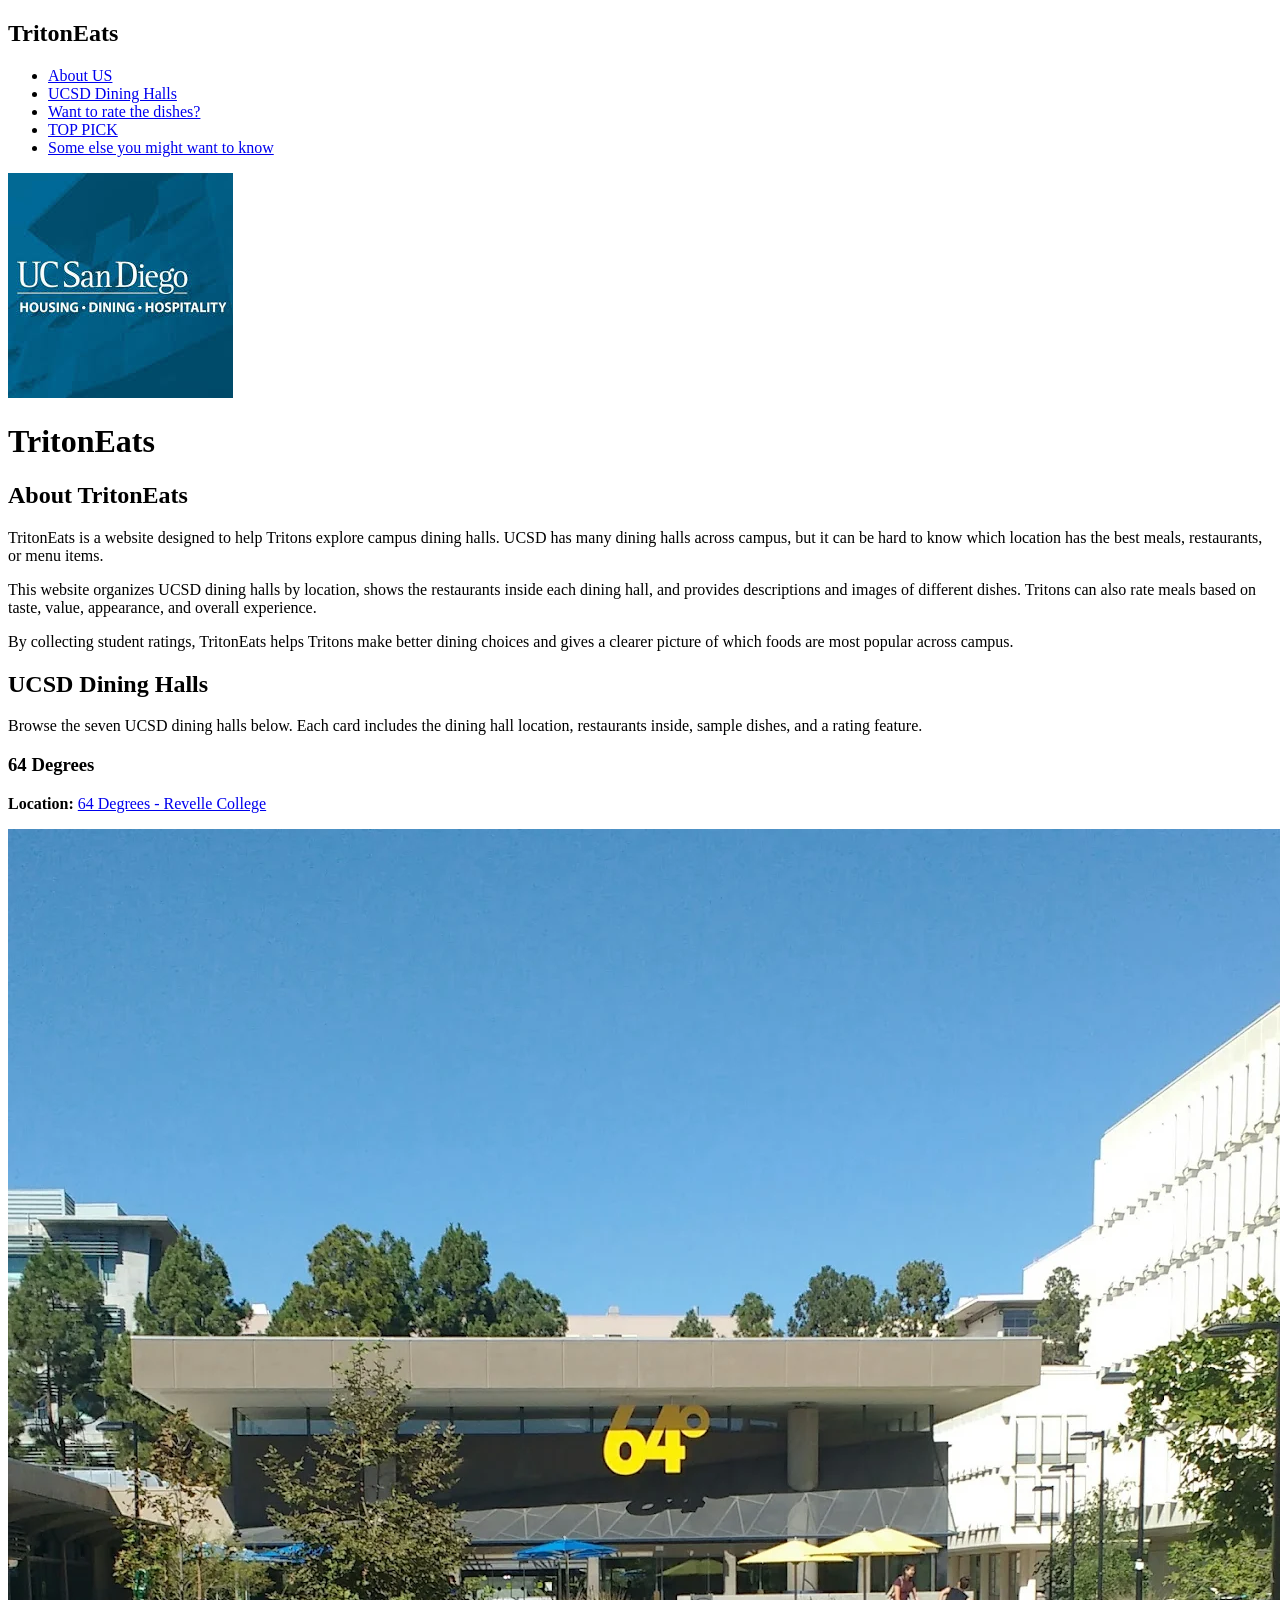
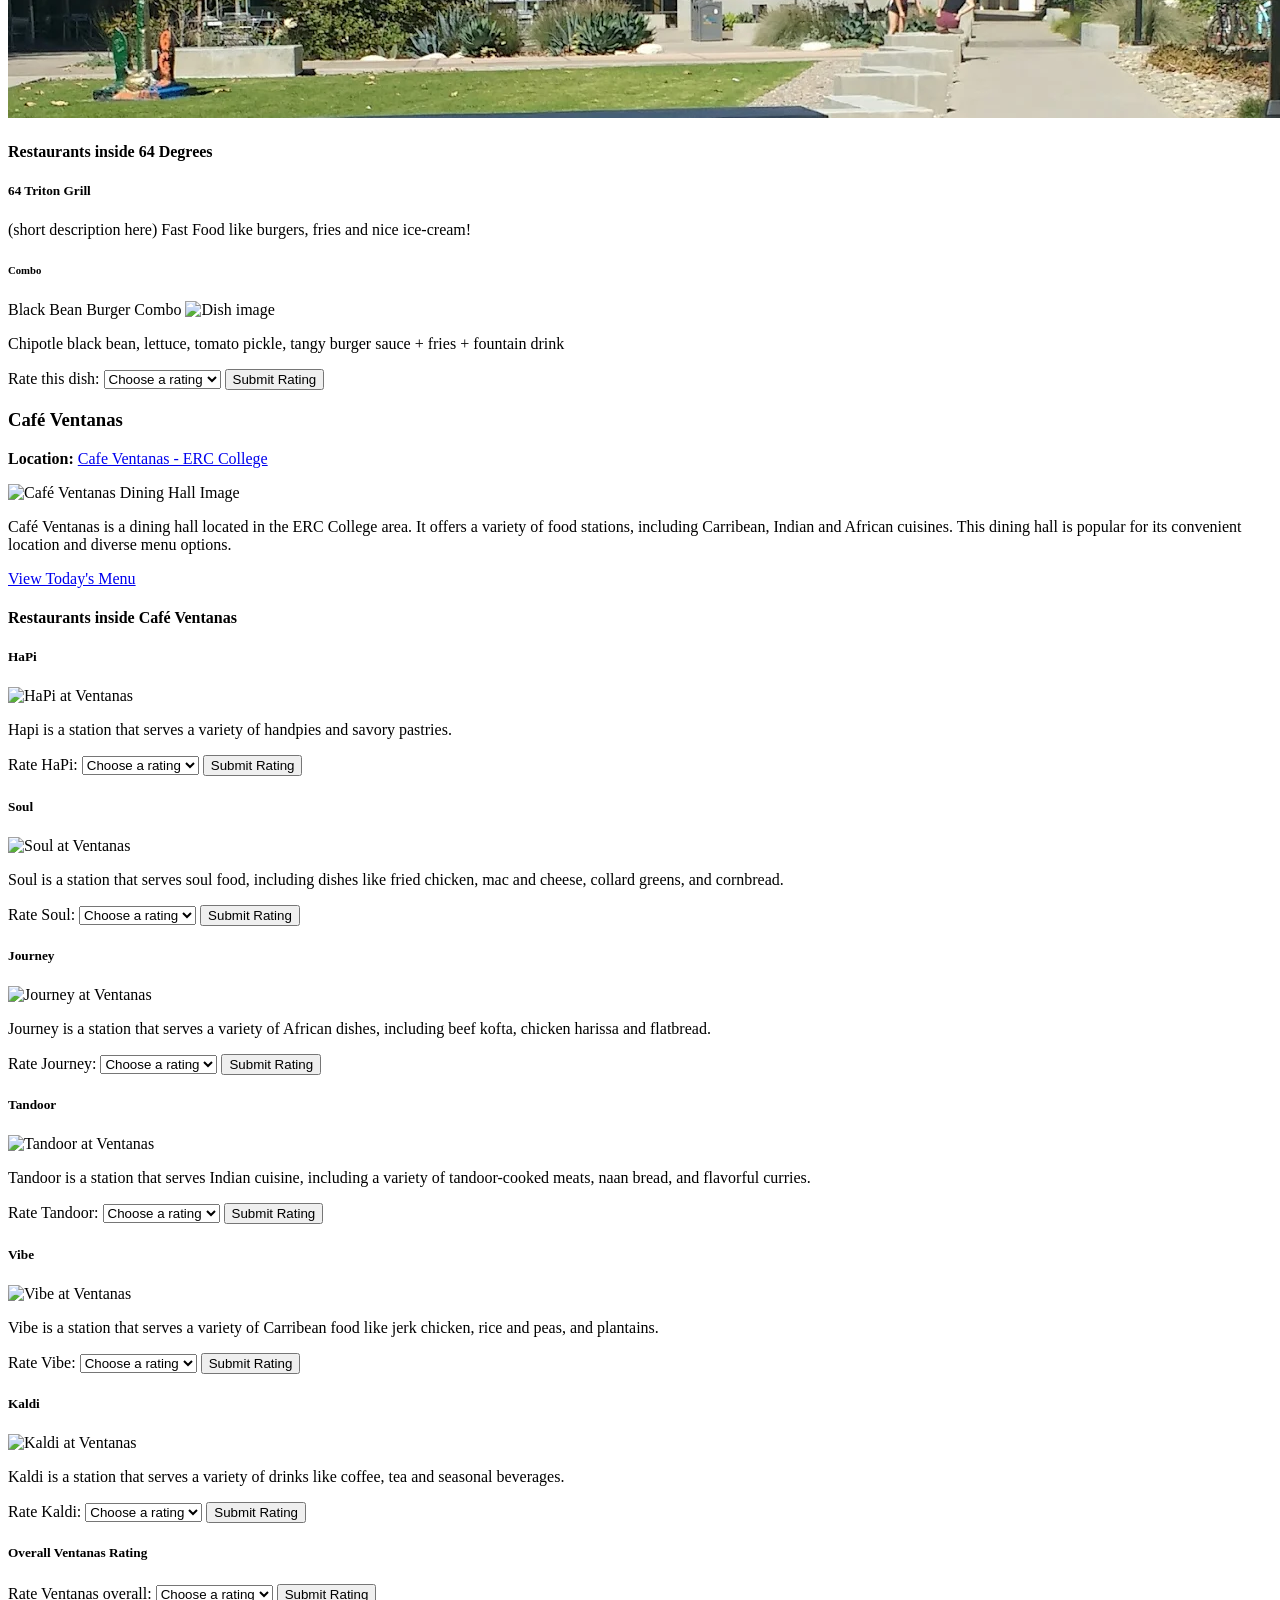
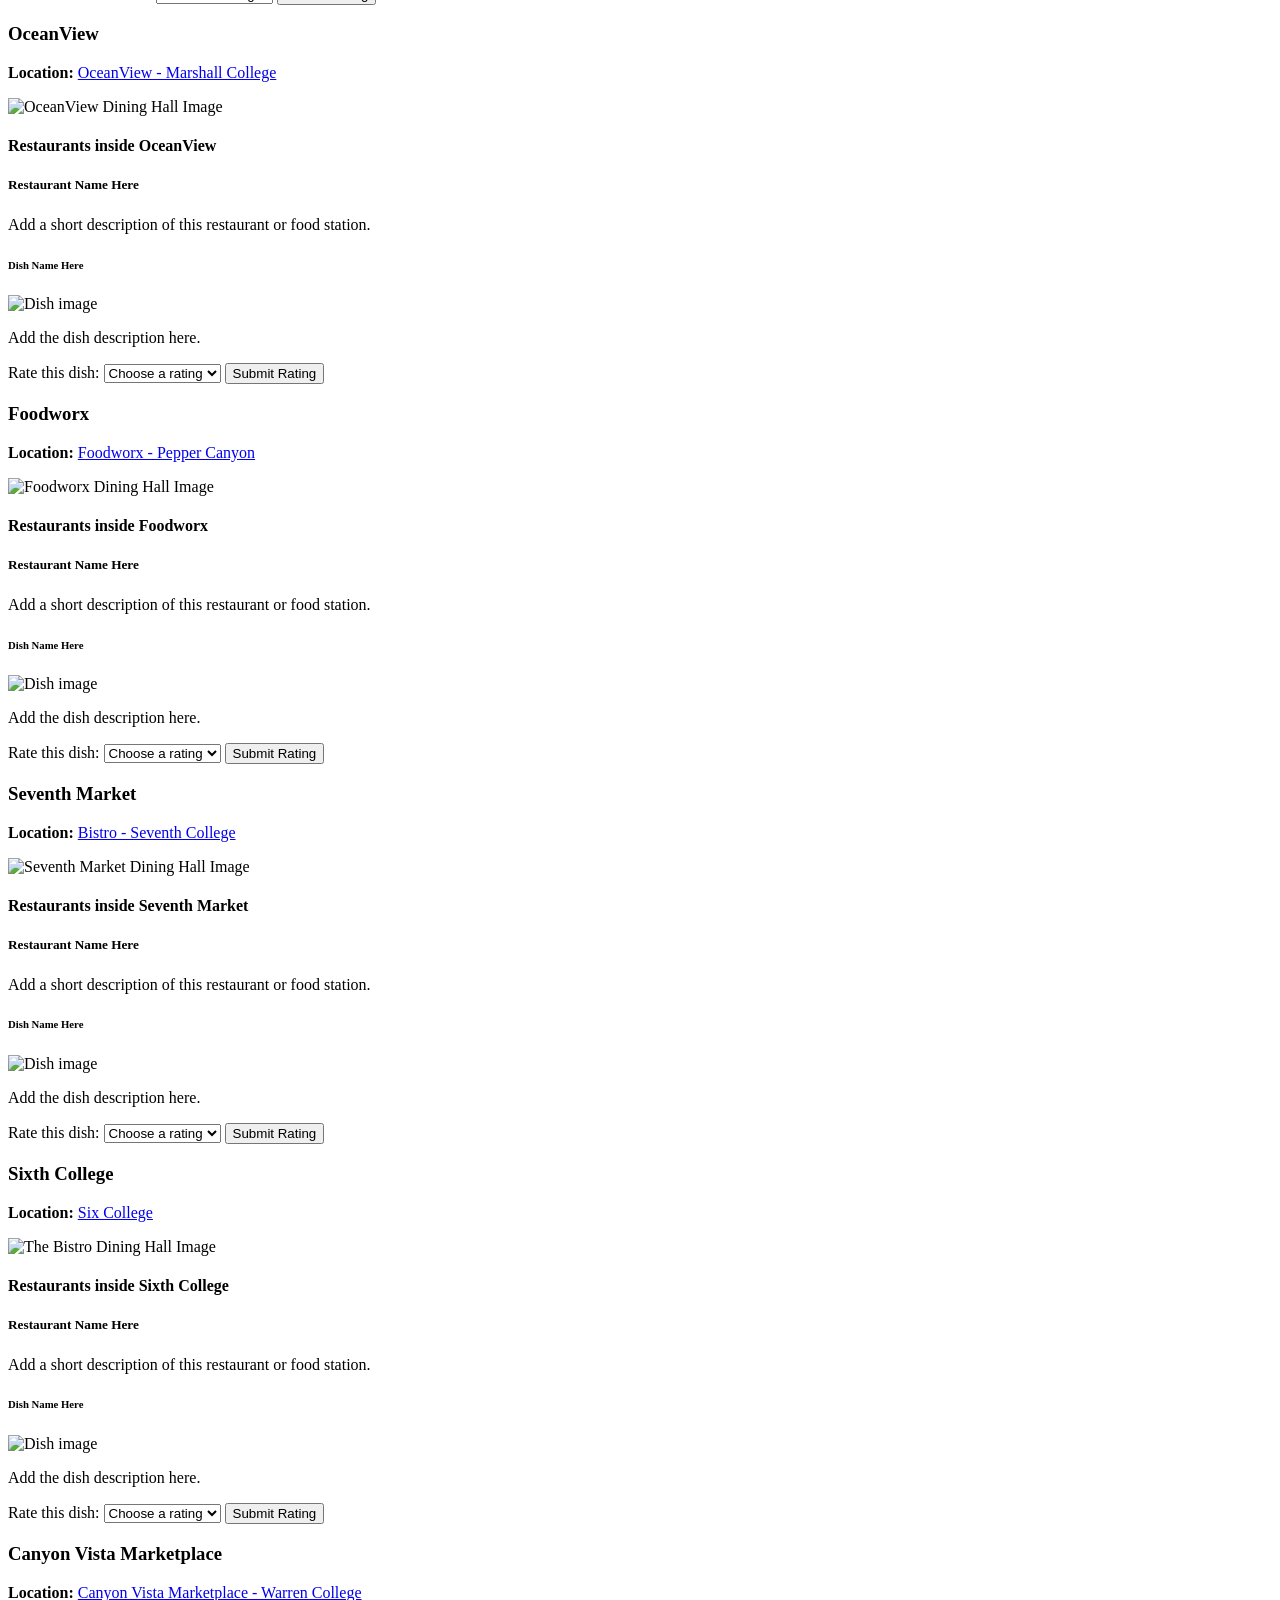
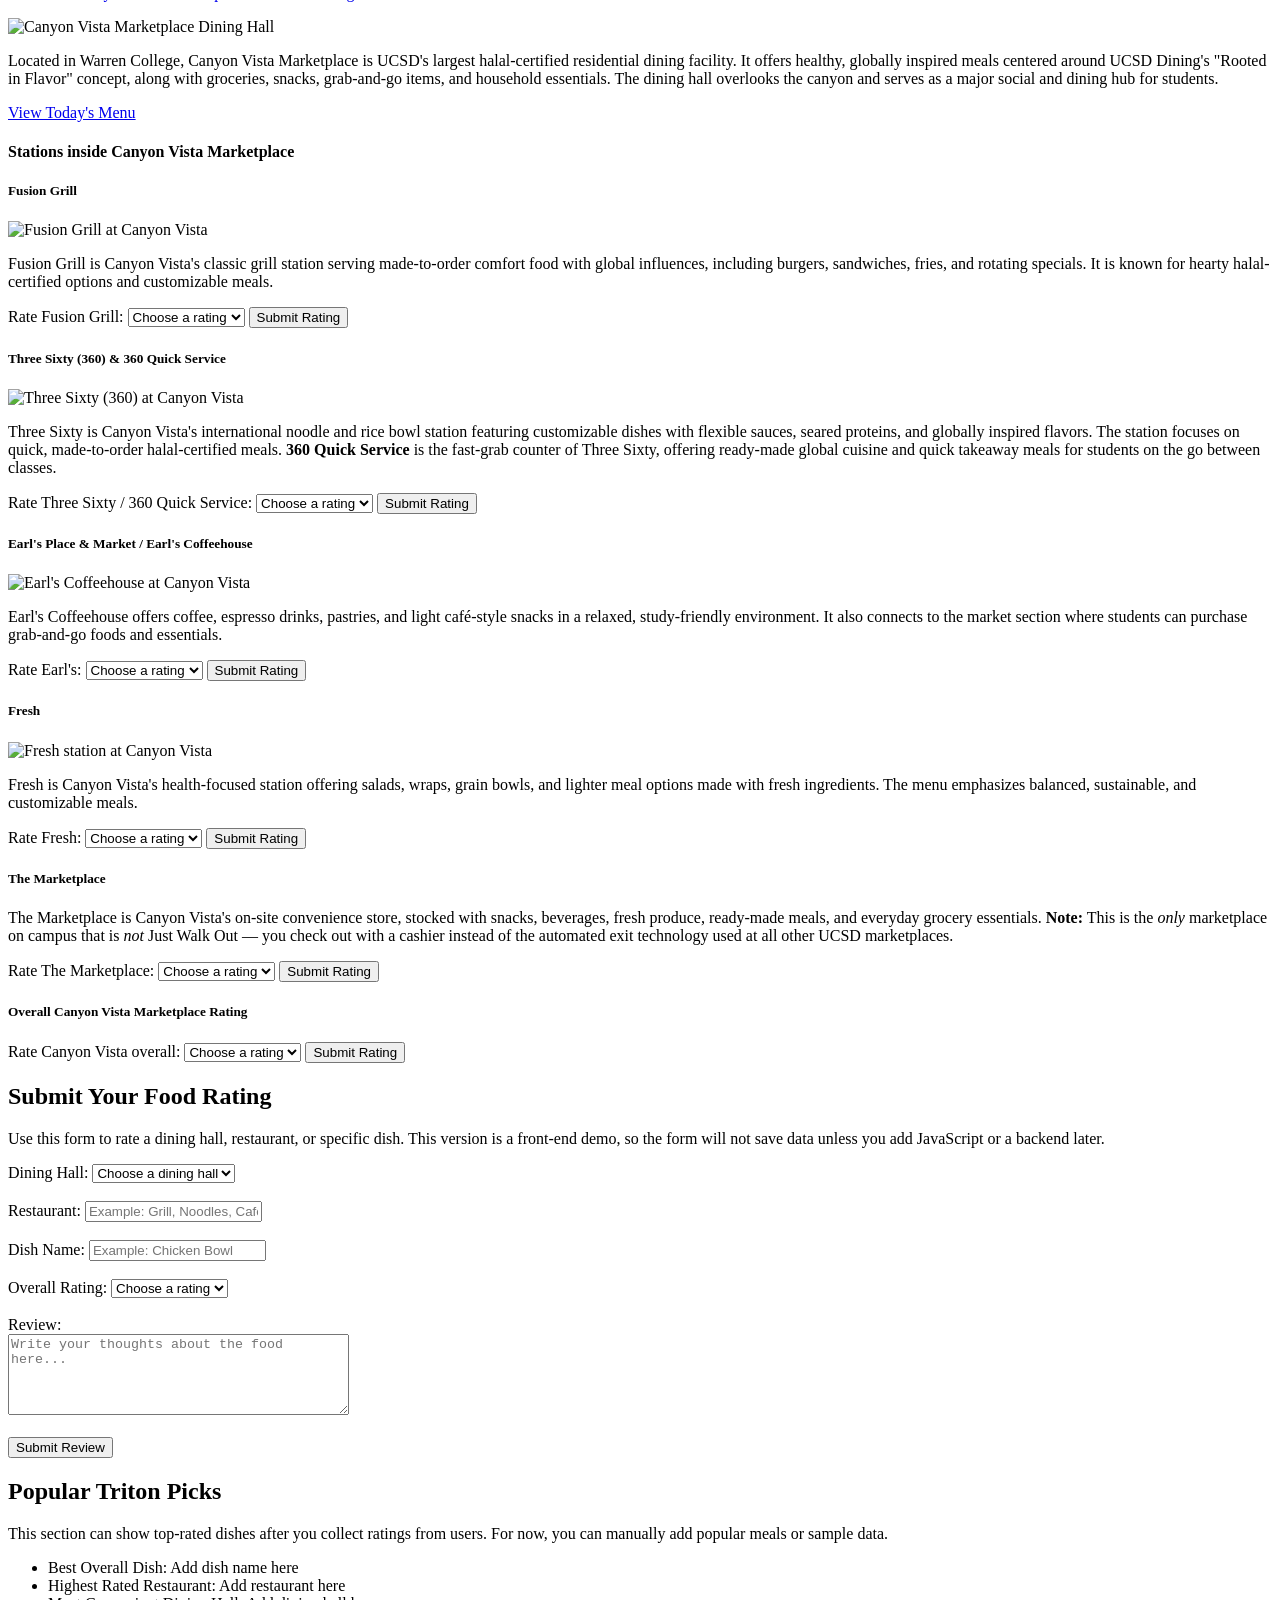
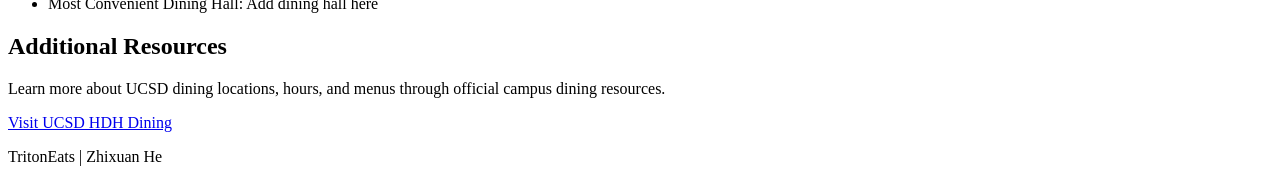
==== index.html @ 42a9ce41 "added changes" ====
<!DOCTYPE html>
<html lang="en">

<head>
    <meta charset="UTF-8">
    <meta name="viewport" content="width=device-width, initial-scale=1.0">
    <title>TritonEats</title>
    <link rel="stylesheet" href="styles.css" type=”text/css”/>
    <link rel="icon" href="" type="image/x-icon" />
    <script type="text/javascript" src="script.js"></script>
</head>

<body>

<!-- ================= NAVBAR ================= -->
<nav>
    <h2>TritonEats</h2>
    <ul>
      <!-- <li><a href="#home">Home</a></li> -->
      <li><a href="#about">About US</a></li>
      <li><a href="#dining-halls">UCSD Dining Halls</a></li>
      <li><a href="#ratings">Want to rate the dishes?</a></li>
      <li><a href="#popular-dishes">TOP PICK</a></li>
      <li><a href="#resources">Some else you might want to know</a></li>
    </ul>
</nav>


  <!-- ================= HEADER / HERO SECTION ================= -->
  <header id="home" class="header-container">

    <!-- Add your own header image here -->
    <img src="img/images.jpeg" alt="UCSD Dining Hall Header Image" class="header-item" />

    <h1 class="header-item">TritonEats</h1>

    <!-- <h3 class="header-item">
      Rate, review, and discover UCSD dining hall food.
    </h3> -->

    <!-- <a href="#dining-halls" class="header-button">
      Explore Dining Halls
    </a>

    <a href="#ratings" class="header-button">
      Submit a Rating
    </a> -->

  </header>


  <!-- ================= ABOUT SECTION ================= -->
  <section id="about">
    <h2>About TritonEats</h2>

    <p>
      TritonEats is a website designed to help Tritons explore campus 
      dining halls. UCSD has many dining halls across campus, but it can be hard
       to know which location has the best meals, restaurants, or menu items.
    </p>

    <p>
      This website organizes UCSD dining halls by location, shows the restaurants
      inside each dining hall, and provides descriptions and images of different
      dishes. Tritons can also rate meals based on taste, value, appearance, and
      overall experience.
    </p>

    <p>
      By collecting student ratings, TritonEats helps Tritons make better dining
      choices and gives a clearer picture of which foods are most popular across
      campus.
    </p>
  </section>


  <!-- ================= DINING HALLS SECTION ================= -->
  <section id="dining-halls">
    <h2>UCSD Dining Halls</h2>

    <p>
      Browse the seven UCSD dining halls below. Each card includes the dining hall
      location, restaurants inside, sample dishes, and a rating feature.
    </p>


    <!-- ========== DINING HALL 1 ========== -->
    <article class="dining-hall-card">
      <h3>64 Degrees</h3>
      <p>
        <strong>Location:</strong>
        <a href="https://www.google.com/maps/place/64+Degrees/@32.8747459,-117.244609,17z/data=!3m1!4b1!4m6!3m5!1s0x80dc06c7b8154acf:0x51e8bb9f09bfd68!8m2!3d32.8747459!4d-117.2420341!16s%2Fg%2F1tcy4ltl?entry=ttu&g_ep=EgoyMDI2MDUwMi4wIKXMDSoASAFQAw%3D%3D"
           target="_blank">
           64 Degrees - Revelle College
        </a>
      </p>

      <img src="img/64 2.jpg" alt="64 Degrees Dining Hall Image" class="dining-hall-image" />

      <h4>Restaurants inside 64 Degrees</h4>

      <div class="restaurant-card">
        <h5>64 Triton Grill</h5>
        <p>
          (short description here) Fast Food like burgers, fries and nice ice-cream!
        </p>

        <div class="dish-card">
        <h6>Combo</h6>
          <h7> Black Bean Burger Combo</h7>
          <img src="" alt="Dish image" class="dish-image" />
          <p>
            Chipotle black bean, lettuce, tomato pickle, tangy burger sauce + fries + fountain drink
          </p>

          <label for="dish1-rating">Rate this dish:</label>
          <select id="dish1-rating" name="dish1-rating">
            <option value="">Choose a rating</option>
            <option value="5">5 - Excellent</option>
            <option value="4">4 - Good</option>
            <option value="3">3 - Okay</option>
            <option value="2">2 - Not great</option>
            <option value="1">1 - Poor</option>
          </select>

          <button type="button">Submit Rating</button>
        </div>
      </div>
    </article>


    <!-- ========== DINING HALL 2 ========== -->
    <article class="dining-hall-card">
      <h3>Café Ventanas</h3>
      <p><strong>Location:</strong>
        <a href="https://www.google.com/maps/place/Caf%C3%A9+Ventanas/@32.8860312,-117.2451489,16z/data=!3m1!4b1!4m6!3m5!1s0x80dc06eadfbccde5:0x2f323bee165df22a!8m2!3d32.8860312!4d-117.242574!16s%2Fg%2F1tmqghn6?entry=ttu&g_ep=EgoyMDI2MDUwMi4wIKXMDSoASAFQAw%3D%3D"
           target="_blank">
           Cafe Ventanas - ERC College
        </a>
      </p>

      <img src="https://fesmag.com/images/2024/06/fdpom_23_10-HDH_Ventanas-2032-nodes.jpg" alt="Café Ventanas Dining Hall Image" class="dining-hall-image" />

      <p>
        Café Ventanas is a dining hall located in the ERC College area. It 
        offers a variety of food stations, including Carribean, Indian and African cuisines. 
        This dining hall is popular for its convenient location and diverse menu options.
      </p>

      <p>
        <a href="https://hdh-web.ucsd.edu/dining/apps/diningservices/Restaurants/Venue_V3?locId=18&subLoc=02&locDetID=42&dayNum=2"
           target="_blank">View Today's Menu</a>
      </p>

      <h4>Restaurants inside Café Ventanas</h4>

      <!-- HaPi -->
      <div class="restaurant-card">
        <h5>HaPi</h5>
        <img src="https://encrypted-tbn0.gstatic.com/images?q=tbn:ANd9GcRUUJ_HO0jsL319bg2iseocTTY2Opjn3mnEIA&s"
             alt="HaPi at Ventanas" class="dining-hall-image" />
        <p>
          Hapi is a station that serves a variety of handpies and savory pastries.
        </p> 

        <label for="hapi-rating">Rate HaPi:</label>
        <select id="hapi-rating" name="hapi-rating">
          <option value="">Choose a rating</option>
          <option value="5">5 - Excellent</option>
          <option value="4">4 - Good</option>
          <option value="3">3 - Okay</option>
          <option value="2">2 - Not great</option>
          <option value="1">1 - Poor</option>
        </select>
        <button type="button">Submit Rating</button>
      </div>

      <!-- Soul -->
      <div class="restaurant-card">
        <h5>Soul</h5>
        <img src="https://www.hungryones.com/wp-content/uploads/2016/02/cafe.ventanas.2660.jpg"
             alt="Soul at Ventanas" class="dining-hall-image" />
        <p>
          Soul is a station that serves soul food, including dishes like fried chicken, mac and cheese, collard greens, and cornbread.
        </p> 

        <label for="soul-rating">Rate Soul:</label>
        <select id="soul-rating" name="soul-rating">
          <option value="">Choose a rating</option>
          <option value="5">5 - Excellent</option>
          <option value="4">4 - Good</option>
          <option value="3">3 - Okay</option>
          <option value="2">2 - Not great</option>
          <option value="1">1 - Poor</option>
        </select>
        <button type="button">Submit Rating</button>
      </div>

      <!-- Journey -->
      <div class="restaurant-card">
        <h5>Journey</h5>
        <img src="https://www.hungryones.com/wp-content/uploads/2016/02/cafe.ventanas.2936.jpg"
             alt="Journey at Ventanas" class="dining-hall-image" />
        <p>
          Journey is a station that serves a variety of African dishes, including beef kofta, chicken harissa and flatbread.
        </p> 

        <label for="journey-rating">Rate Journey:</label>
        <select id="journey-rating" name="journey-rating">
          <option value="">Choose a rating</option>
          <option value="5">5 - Excellent</option>
          <option value="4">4 - Good</option>
          <option value="3">3 - Okay</option>
          <option value="2">2 - Not great</option>
          <option value="1">1 - Poor</option>
        </select>
        <button type="button">Submit Rating</button>
      </div>

      <!-- Tandoor -->
      <div class="restaurant-card">
        <h5>Tandoor</h5>
        <img src="https://encrypted-tbn0.gstatic.com/images?q=tbn:ANd9GcRFyvqihggIToDl-ppasBUYWhsKovVpudqGqA&s"
             alt="Tandoor at Ventanas" class="dining-hall-image" />
        <p>
          Tandoor is a station that serves Indian cuisine, including a variety of tandoor-cooked meats, naan bread, and flavorful curries.
        </p> 

        <label for="tandoor-rating">Rate Tandoor:</label>
        <select id="tandoor-rating" name="tandoor-rating">
          <option value="">Choose a rating</option>
          <option value="5">5 - Excellent</option>
          <option value="4">4 - Good</option>
          <option value="3">3 - Okay</option>
          <option value="2">2 - Not great</option>
          <option value="1">1 - Poor</option>
        </select>
        <button type="button">Submit Rating</button>
      </div>

      <!-- Vibe -->
      <div class="restaurant-card">
        <h5>Vibe</h5>
        <img src="https://encrypted-tbn0.gstatic.com/images?q=tbn:ANd9GcTFjVaQxVDMoFpICknQF1DbbxsK4mPqNzl_jQ&s"
             alt="Vibe at Ventanas" class="dining-hall-image" />
        <p>
          Vibe is a station that serves a variety of Carribean food like jerk chicken, rice and peas, and plantains.
        </p> 

        <label for="vibe-rating">Rate Vibe:</label>
        <select id="vibe-rating" name="vibe-rating">
          <option value="">Choose a rating</option>
          <option value="5">5 - Excellent</option>
          <option value="4">4 - Good</option>
          <option value="3">3 - Okay</option>
          <option value="2">2 - Not great</option>
          <option value="1">1 - Poor</option>
        </select>
        <button type="button">Submit Rating</button>
      </div>

      <!-- Kaldi -->
      <div class="restaurant-card">
        <h5>Kaldi</h5>
        <img src="https://fesmag.com/images/2024/06/fdpom_UCSanDiego_Ventanas_Kaldi.jpg"
             alt="Kaldi at Ventanas" class="dining-hall-image" />
        <p>
          Kaldi is a station that serves a variety of drinks like coffee, tea and seasonal beverages.
        </p> 

        <label for="kaldi-rating">Rate Kaldi:</label>
        <select id="kaldi-rating" name="kaldi-rating">
          <option value="">Choose a rating</option>
          <option value="5">5 - Excellent</option>
          <option value="4">4 - Good</option>
          <option value="3">3 - Okay</option>
          <option value="2">2 - Not great</option>
          <option value="1">1 - Poor</option>
        </select>
        <button type="button">Submit Rating</button>
      </div>

      <!-- Overall Ventanas Rating -->
      <div class="restaurant-card">
        <h5>Overall Ventanas Rating</h5>
        <label for="ventanas-overall-rating">Rate Ventanas overall:</label>
        <select id="ventanas-overall-rating" name="ventanas-overall-rating">
          <option value="">Choose a rating</option>
          <option value="5">5 - Excellent</option>
          <option value="4">4 - Good</option>
          <option value="3">3 - Okay</option>
          <option value="2">2 - Not great</option>
          <option value="1">1 - Poor</option>
        </select>
        <button type="button">Submit Rating</button>
      </div>

    </article>


    <!-- ========== DINING HALL 3 ========== -->
    <article class="dining-hall-card">
      <h3>OceanView</h3>
      <p><strong>Location:</strong>
        <a href="https://www.google.com/maps/place/Oceanview+Terrace/@32.8828811,-117.2410763,17.83z/data=!4m6!3m5!1s0x80dc06c585bbbc7b:0x3e7d6dc21944bb35!8m2!3d32.8831037!4d-117.2427668!16s%2Fg%2F1tj2nrpr?entry=ttu&g_ep=EgoyMDI2MDUwMi4wIKXMDSoASAFQAw%3D%3D"
           target="_blank">
           OceanView - Marshall College
        </a>
      </p>

      <img src="" alt="OceanView Dining Hall Image" class="dining-hall-image" />

      <h4>Restaurants inside OceanView</h4>

      <div class="restaurant-card">
        <h5>Restaurant Name Here</h5>
        <p>
          Add a short description of this restaurant or food station.
        </p>

        <div class="dish-card">
          <h6>Dish Name Here</h6>
          <img src="" alt="Dish image" class="dish-image" />
          <p>
            Add the dish description here.
          </p>

          <label for="dish3-rating">Rate this dish:</label>
          <select id="dish3-rating" name="dish3-rating">
            <option value="">Choose a rating</option>
            <option value="5">5 - Excellent</option>
            <option value="4">4 - Good</option>
            <option value="3">3 - Okay</option>
            <option value="2">2 - Not great</option>
            <option value="1">1 - Poor</option>
          </select>

          <button type="button">Submit Rating</button>
        </div>
      </div>
    </article>

    <!-- ========== DINING HALL 4 ========== -->
    <article class="dining-hall-card">
      <h3>Foodworx</h3>
      <p><strong>Location:</strong>
        <a href="https://www.google.com/maps/place/Foodworx/@32.878797,-117.2330139,17z/data=!3m1!4b1!4m6!3m5!1s0x80dc06db1dce97d9:0x2b118f382d1c5e3b!8m2!3d32.878797!4d-117.230439!16s%2Fg%2F12hm2mgnk?entry=ttu&g_ep=EgoyMDI2MDUwMi4wIKXMDSoASAFQAw%3D%3D"
           target="_blank">
           Foodworx - Pepper Canyon
        </a>
      </p>

      <img src="" alt="Foodworx Dining Hall Image" class="dining-hall-image" />

      <h4>Restaurants inside Foodworx</h4>

      <div class="restaurant-card">
        <h5>Restaurant Name Here</h5>
        <p>
          Add a short description of this restaurant or food station.
        </p>

        <div class="dish-card">
          <h6>Dish Name Here</h6>
          <img src="" alt="Dish image" class="dish-image" />
          <p>
            Add the dish description here.
          </p>

          <label for="dish4-rating">Rate this dish:</label>
          <select id="dish4-rating" name="dish4-rating">
            <option value="">Choose a rating</option>
            <option value="5">5 - Excellent</option>
            <option value="4">4 - Good</option>
            <option value="3">3 - Okay</option>
            <option value="2">2 - Not great</option>
            <option value="1">1 - Poor</option>
          </select>

          <button type="button">Submit Rating</button>
        </div>
      </div>
    </article>


    <!-- ========== DINING HALL 5 ========== -->
    <article class="dining-hall-card">
      <h3>Seventh Market</h3>

      <p><strong>Location:</strong>
        <a href="https://www.google.com/maps/place/The+Bistro+at+the+Strand/@32.887946,-117.2433791,18z/data=!4m10!1m2!2m1!1sbistro!3m6!1s0x80dc06eb6dc8f8fd:0xc94ef64c1f1f13a7!8m2!3d32.8879461!4d-117.242069!15sCgZiaXN0cm9aCCIGYmlzdHJvkgEXYXNpYW5fZnVzaW9uX3Jlc3RhdXJhbnSaASRDaGREU1VoTk1HOW5TMFZKUTBGblNVUjRkVFZ0YTJ0blJSQULgAQD6AQQIeRAt!16s%2Fg%2F1vpq75fp?entry=ttu&g_ep=EgoyMDI2MDUwMi4wIKXMDSoASAFQAw%3D%3D"
           target="_blank">
           Bistro - Seventh College
        </a>
      </p>
      

      <img src="" alt="Seventh Market Dining Hall Image" class="dining-hall-image" />

      <h4>Restaurants inside Seventh Market</h4>

      <div class="restaurant-card">
        <h5>Restaurant Name Here</h5>
        <p>
          Add a short description of this restaurant or food station.
        </p>

        <div class="dish-card">
          <h6>Dish Name Here</h6>
          <img src="" alt="Dish image" class="dish-image" />
          <p>
            Add the dish description here.
          </p>

          <label for="dish7-rating">Rate this dish:</label>
          <select id="dish7-rating" name="dish7-rating">
            <option value="">Choose a rating</option>
            <option value="5">5 - Excellent</option>
            <option value="4">4 - Good</option>
            <option value="3">3 - Okay</option>
            <option value="2">2 - Not great</option>
            <option value="1">1 - Poor</option>
          </select>

          <button type="button">Submit Rating</button>
        </div>
      </div>
    </article>


    <!-- ========== DINING HALL 6 ========== -->
    <article class="dining-hall-card">
      <h3>Sixth College</h3>
      <p><strong>Location:</strong>
        <a href="https://www.google.com/maps/place/Sixth+Market/@32.8800898,-117.2424852,20z/data=!4m6!3m5!1s0x80dc072587cfa2a9:0xb00bc95fb015e584!8m2!3d32.8800917!4d-117.2422501!16s%2Fg%2F11qywsn6tj?entry=ttu&g_ep=EgoyMDI2MDUwMi4wIKXMDSoASAFQAw%3D%3D"
           target="_blank">
           Six College
        </a>
      </p>
      <img src="" alt="The Bistro Dining Hall Image" class="dining-hall-image" />

      <h4>Restaurants inside Sixth College</h4>

      <div class="restaurant-card">
        <h5>Restaurant Name Here</h5>
        <p>
          Add a short description of this restaurant or food station.
        </p>

        <div class="dish-card">
          <h6>Dish Name Here</h6>
          <img src="" alt="Dish image" class="dish-image" />
          <p>
            Add the dish description here.
          </p>

          <label for="dish8-rating">Rate this dish:</label>
          <select id="dish8-rating" name="dish8-rating">
            <option value="">Choose a rating</option>
            <option value="5">5 - Excellent</option>
            <option value="4">4 - Good</option>
            <option value="3">3 - Okay</option>
            <option value="2">2 - Not great</option>
            <option value="1">1 - Poor</option>
          </select>

          <button type="button">Submit Rating</button>
        </div>
      </div>
    </article>


    <!-- ========== DINING HALL 7 ========== -->
    <article class="dining-hall-card">
      <h3>Canyon Vista Marketplace</h3>
      <p>
        <strong>Location:</strong>
        <a href="https://www.google.com/maps/place/Canyon+Vista/@32.8839947,-117.2358243,16z/data=!3m2!4b1!5s0x80dc06c2c5b225a7:0x1f9a045084d1139c!4m6!3m5!1s0x80dc06c2c46fdb61:0xd43d79bf3d795942!8m2!3d32.8839947!4d-117.2332494!16s%2Fg%2F1ttdn8k5?entry=ttu&g_ep=EgoyMDI2MDUwMi4wIKXMDSoASAFQAw%3D%3D"
           target="_blank">
          Canyon Vista Marketplace - Warren College
        </a>
      </p>

      <img src="https://studios.imgix.net/img/gallery-images/assets/uploads/UCSD_Canyon_Vista_Half_Width_Main_Entryway.jpg?q=85&w=1000"
           alt="Canyon Vista Marketplace Dining Hall" class="dining-hall-image" />

      <p>
        Located in Warren College, Canyon Vista Marketplace is UCSD's largest halal-certified
        residential dining facility. It offers healthy, globally inspired meals centered around
        UCSD Dining's "Rooted in Flavor" concept, along with groceries, snacks, grab-and-go
        items, and household essentials. The dining hall overlooks the canyon and serves as a
        major social and dining hub for students.
      </p>

      <p>
        <a href="https://hdh-web.ucsd.edu/dining/apps/diningservices/Restaurants/Venue_V3?locId=24&locDetID=11&dayNum=0"
           target="_blank">View Today's Menu</a>
      </p>

      <h4>Stations inside Canyon Vista Marketplace</h4>

      <!-- Fusion Grill -->
      <div class="restaurant-card">
        <h5>Fusion Grill</h5>
        <img src="https://studios.imgix.net/img/slideshow-images/assets/uploads/UCSD_Canyon_Vista_Full_Width_Carousel_2.jpg?w=2680&q=80"
             alt="Fusion Grill at Canyon Vista" class="dining-hall-image" />
        <p>
          Fusion Grill is Canyon Vista's classic grill station serving made-to-order comfort
          food with global influences, including burgers, sandwiches, fries, and rotating
          specials. It is known for hearty halal-certified options and customizable meals.
        </p>

        <label for="fusion-rating">Rate Fusion Grill:</label>
        <select id="fusion-rating" name="fusion-rating">
          <option value="">Choose a rating</option>
          <option value="5">5 - Excellent</option>
          <option value="4">4 - Good</option>
          <option value="3">3 - Okay</option>
          <option value="2">2 - Not great</option>
          <option value="1">1 - Poor</option>
        </select>
        <button type="button">Submit Rating</button>
      </div>

      <!-- Three Sixty (360) & 360 Quick Service -->
      <div class="restaurant-card">
        <h5>Three Sixty (360) &amp; 360 Quick Service</h5>
        <img src="https://studios.imgix.net/img/slideshow-images/assets/uploads/UCSD_Canyon_Vista_Full_Width_Carousel_1.jpg?w=2680&q=80"
             alt="Three Sixty (360) at Canyon Vista" class="dining-hall-image" />
        <p>
          Three Sixty is Canyon Vista's international noodle and rice bowl station featuring
          customizable dishes with flexible sauces, seared proteins, and globally inspired
          flavors. The station focuses on quick, made-to-order halal-certified meals.
          <strong>360 Quick Service</strong> is the fast-grab counter of Three Sixty, offering
          ready-made global cuisine and quick takeaway meals for students on the go between classes.
        </p>

        <label for="threesixty-rating">Rate Three Sixty / 360 Quick Service:</label>
        <select id="threesixty-rating" name="threesixty-rating">
          <option value="">Choose a rating</option>
          <option value="5">5 - Excellent</option>
          <option value="4">4 - Good</option>
          <option value="3">3 - Okay</option>
          <option value="2">2 - Not great</option>
          <option value="1">1 - Poor</option>
        </select>
        <button type="button">Submit Rating</button>
      </div>

      <!-- Earl's Place and Market / Earl's Coffeehouse -->
      <div class="restaurant-card">
        <h5>Earl's Place &amp; Market / Earl's Coffeehouse</h5>
        <img src="https://studios.imgix.net/img/hero-images/assets/uploads/UCSD_Canyon_Vista_Hero_Desktop_Cafe.jpg?w=2800&q=80"
             alt="Earl's Coffeehouse at Canyon Vista" class="dining-hall-image" />
        <p>
          Earl's Coffeehouse offers coffee, espresso drinks, pastries, and light café-style
          snacks in a relaxed, study-friendly environment. It also connects to the market
          section where students can purchase grab-and-go foods and essentials.
        </p>

        <label for="earls-rating">Rate Earl's:</label>
        <select id="earls-rating" name="earls-rating">
          <option value="">Choose a rating</option>
          <option value="5">5 - Excellent</option>
          <option value="4">4 - Good</option>
          <option value="3">3 - Okay</option>
          <option value="2">2 - Not great</option>
          <option value="1">1 - Poor</option>
        </select>
        <button type="button">Submit Rating</button>
      </div>

      <!-- Fresh -->
      <div class="restaurant-card">
        <h5>Fresh</h5>
        <img src="https://studios.imgix.net/img/slideshow-images/assets/uploads/UCSD_Canyon_Vista_Full_Width_Carousel_3.jpg?w=2680&q=80"
             alt="Fresh station at Canyon Vista" class="dining-hall-image" />
        <p>
          Fresh is Canyon Vista's health-focused station offering salads, wraps, grain bowls,
          and lighter meal options made with fresh ingredients. The menu emphasizes balanced,
          sustainable, and customizable meals.
        </p>

        <label for="fresh-rating">Rate Fresh:</label>
        <select id="fresh-rating" name="fresh-rating">
          <option value="">Choose a rating</option>
          <option value="5">5 - Excellent</option>
          <option value="4">4 - Good</option>
          <option value="3">3 - Okay</option>
          <option value="2">2 - Not great</option>
          <option value="1">1 - Poor</option>
        </select>
        <button type="button">Submit Rating</button>
      </div>

      <!-- The Marketplace -->
      <div class="restaurant-card">
        <h5>The Marketplace</h5>
        <p>
          The Marketplace is Canyon Vista's on-site convenience store, stocked with
          snacks, beverages, fresh produce, ready-made meals, and everyday grocery
          essentials. <strong>Note:</strong> This is the <em>only</em> marketplace on
          campus that is <em>not</em> Just Walk Out — you check out with a cashier
          instead of the automated exit technology used at all other UCSD marketplaces.
        </p>

        <label for="marketplace-rating">Rate The Marketplace:</label>
        <select id="marketplace-rating" name="marketplace-rating">
          <option value="">Choose a rating</option>
          <option value="5">5 - Excellent</option>
          <option value="4">4 - Good</option>
          <option value="3">3 - Okay</option>
          <option value="2">2 - Not great</option>
          <option value="1">1 - Poor</option>
        </select>
        <button type="button">Submit Rating</button>
      </div>

      <!-- Overall Canyon Vista Rating -->
      <div class="restaurant-card">
        <h5>Overall Canyon Vista Marketplace Rating</h5>
        <label for="canyon-vista-overall-rating">Rate Canyon Vista overall:</label>
        <select id="canyon-vista-overall-rating" name="canyon-vista-overall-rating">
          <option value="">Choose a rating</option>
          <option value="5">5 - Excellent</option>
          <option value="4">4 - Good</option>
          <option value="3">3 - Okay</option>
          <option value="2">2 - Not great</option>
          <option value="1">1 - Poor</option>
        </select>
        <button type="button">Submit Rating</button>
      </div>
    </article>

  </section>


  <!-- ================= RATINGS SECTION ================= -->
  <section id="ratings">
    <h2>Submit Your Food Rating</h2>

    <p>
      Use this form to rate a dining hall, restaurant, or specific dish. This
      version is a front-end demo, so the form will not save data unless you add
      JavaScript or a backend later.
    </p>

    <form>
      <label for="dining-hall-choice">Dining Hall:</label>
      <select id="dining-hall-choice" name="dining-hall-choice">
        <option value="">Choose a dining hall</option>
        <option value="64-degrees">64 Degrees</option>
        <option value="cafe-ventanas">Café Ventanas</option>
        <option value="oceanview">OceanView</option>
        <option value="foodworx">Foodworx</option>
        <option value="the-bistro">The Bistro</option>
        <option value="sixth-market">Sixth Market</option>
        <option value="canyon-vista">Canyon Vista</option>
      </select>

      <br /><br />

      <label for="restaurant-name">Restaurant:</label>
      <input
        type="text"
        id="restaurant-name"
        name="restaurant-name"
        placeholder="Example: Grill, Noodles, Cafe, Market"
      />

      <br /><br />

      <label for="dish-name">Dish Name:</label>
      <input
        type="text"
        id="dish-name"
        name="dish-name"
        placeholder="Example: Chicken Bowl"
      />

      <br /><br />

      <label for="overall-rating">Overall Rating:</label>
      <select id="overall-rating" name="overall-rating">
        <option value="">Choose a rating</option>
        <option value="5">5 - Excellent</option>
        <option value="4">4 - Good</option>
        <option value="3">3 - Okay</option>
        <option value="2">2 - Not great</option>
        <option value="1">1 - Poor</option>
      </select>

      <br /><br />

      <label for="review-text">Review:</label>
      <br />
      <textarea
        id="review-text"
        name="review-text"
        rows="5"
        cols="40"
        placeholder="Write your thoughts about the food here..."
      ></textarea>

      <br /><br />

      <button type="submit">Submit Review</button>
    </form>
  </section>


  <!-- ================= POPULAR DISHES / DATA SECTION ================= -->
  <section id="popular-dishes">
    <h2>Popular Triton Picks</h2>

    <p>
      This section can show top-rated dishes after you collect ratings from users.
      For now, you can manually add popular meals or sample data.
    </p>

    <ul>
      <li>Best Overall Dish: Add dish name here</li>
      <li>Highest Rated Restaurant: Add restaurant here</li>
      <li>Most Convenient Dining Hall: Add dining hall here</li>
    </ul>
  </section>


  <!-- ================= ADDITIONAL RESOURCES ================= -->
  <section id="resources">
    <h2>Additional Resources</h2>

    <p>
      Learn more about UCSD dining locations, hours, and menus through official
      campus dining resources.
    </p>

    <a href="https://hdhdining.ucsd.edu/" target="_blank">
      Visit UCSD HDH Dining
    </a>
  </section>


  <!-- ================= FOOTER ================= -->
  <footer>
    <p>
      TritonEats | Zhixuan He
    </p>
  </footer>

</body>

</html>
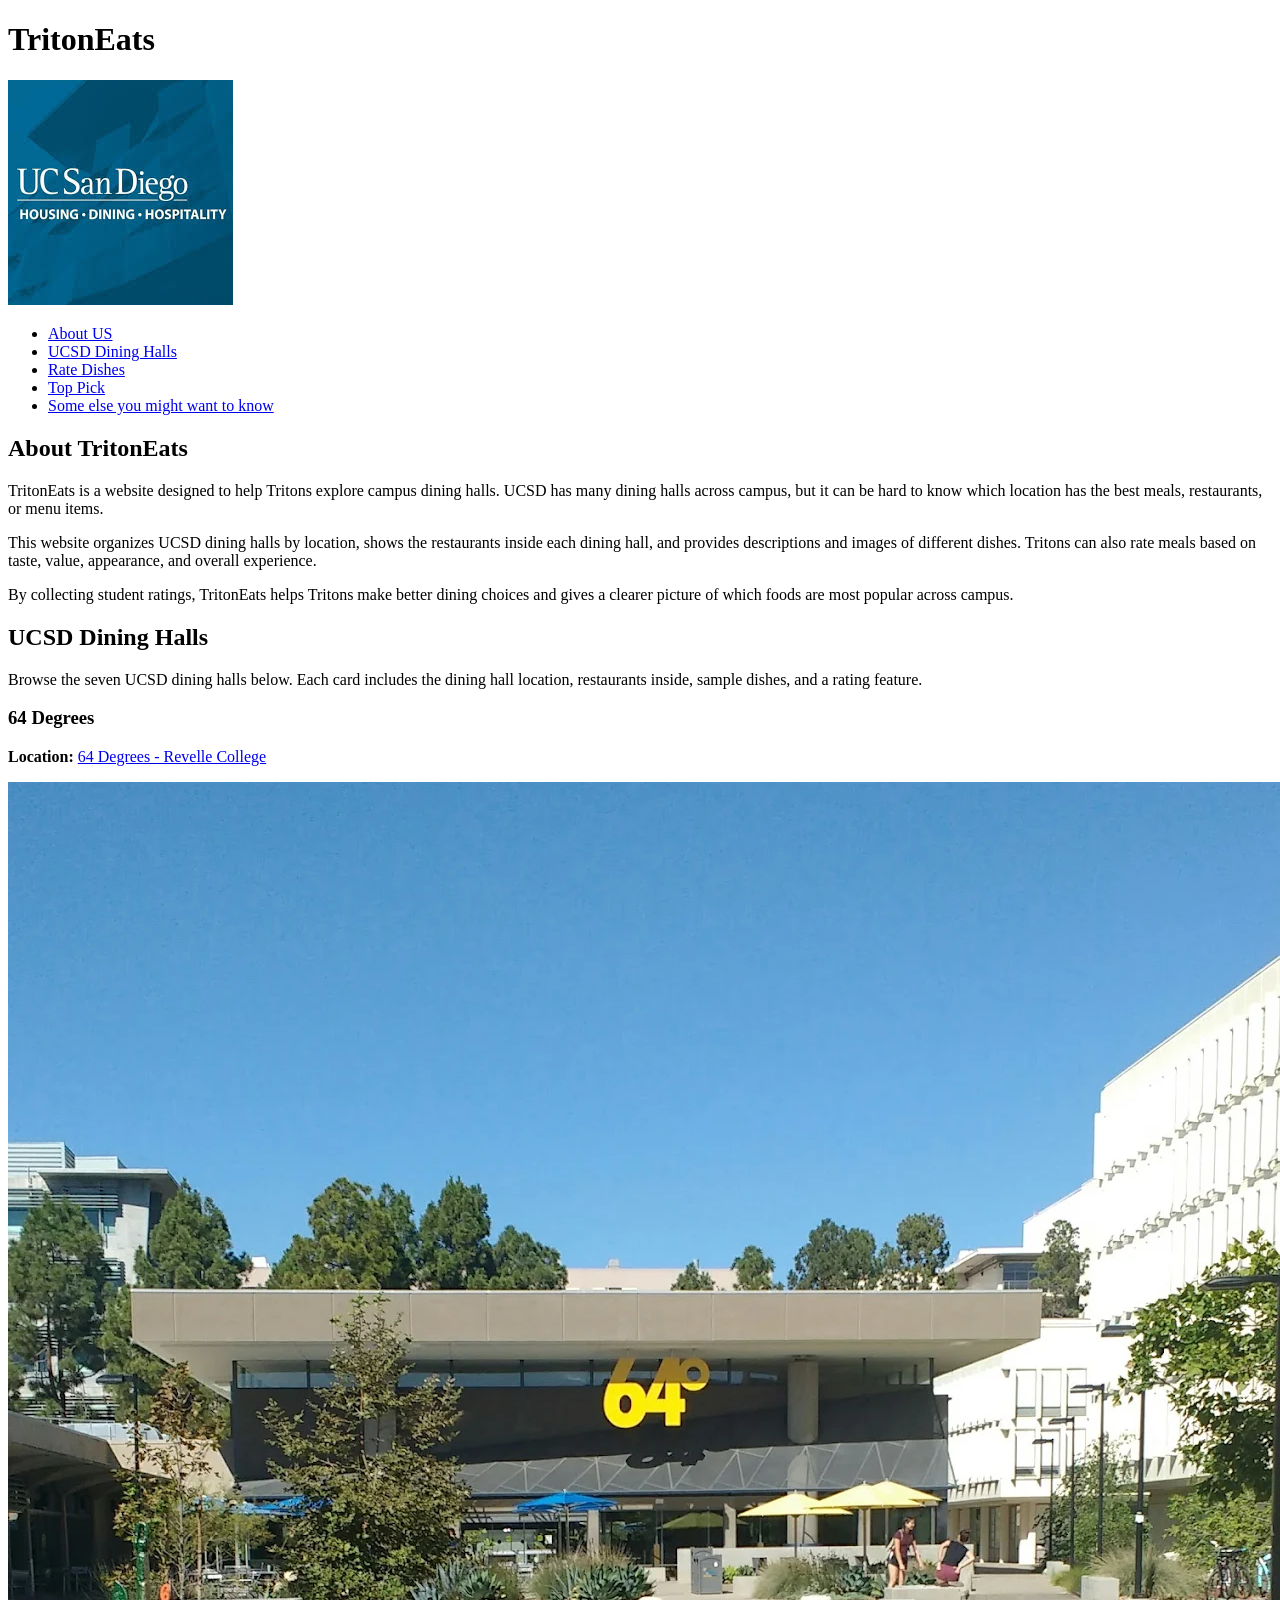
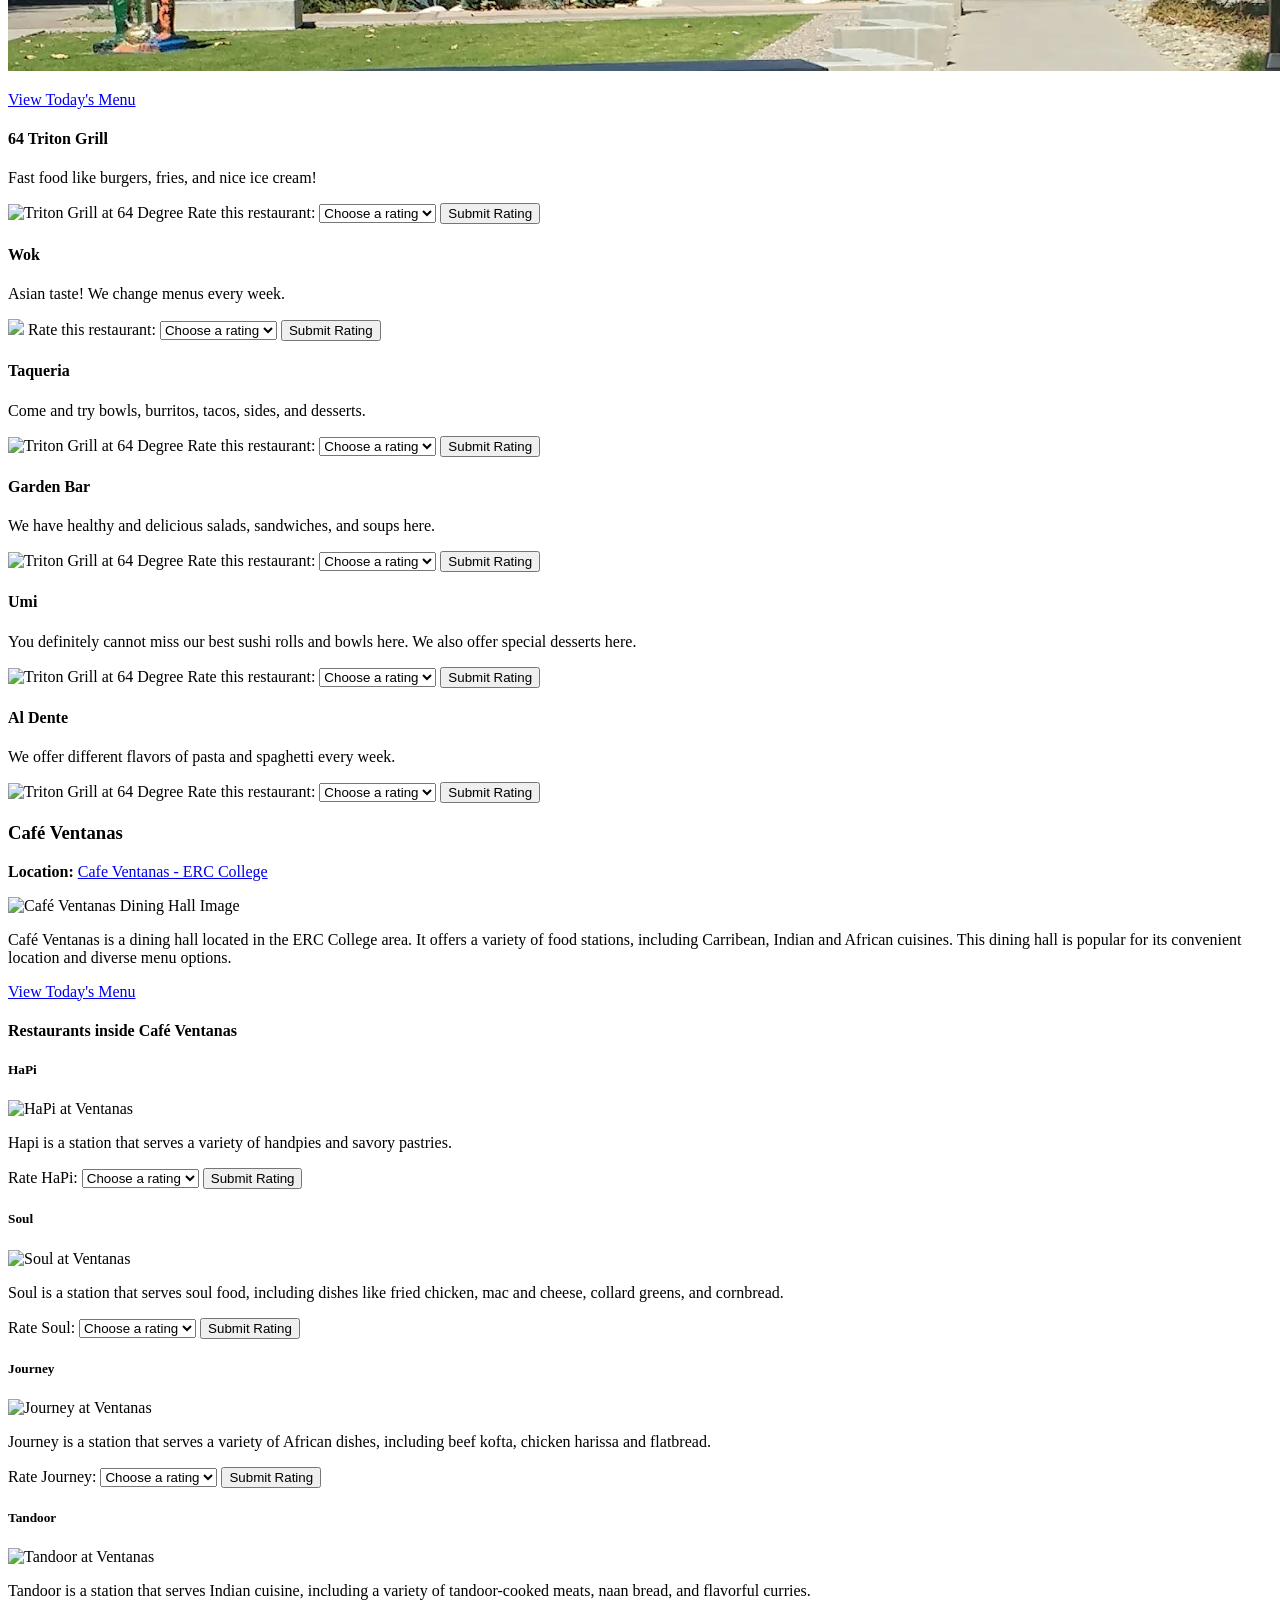
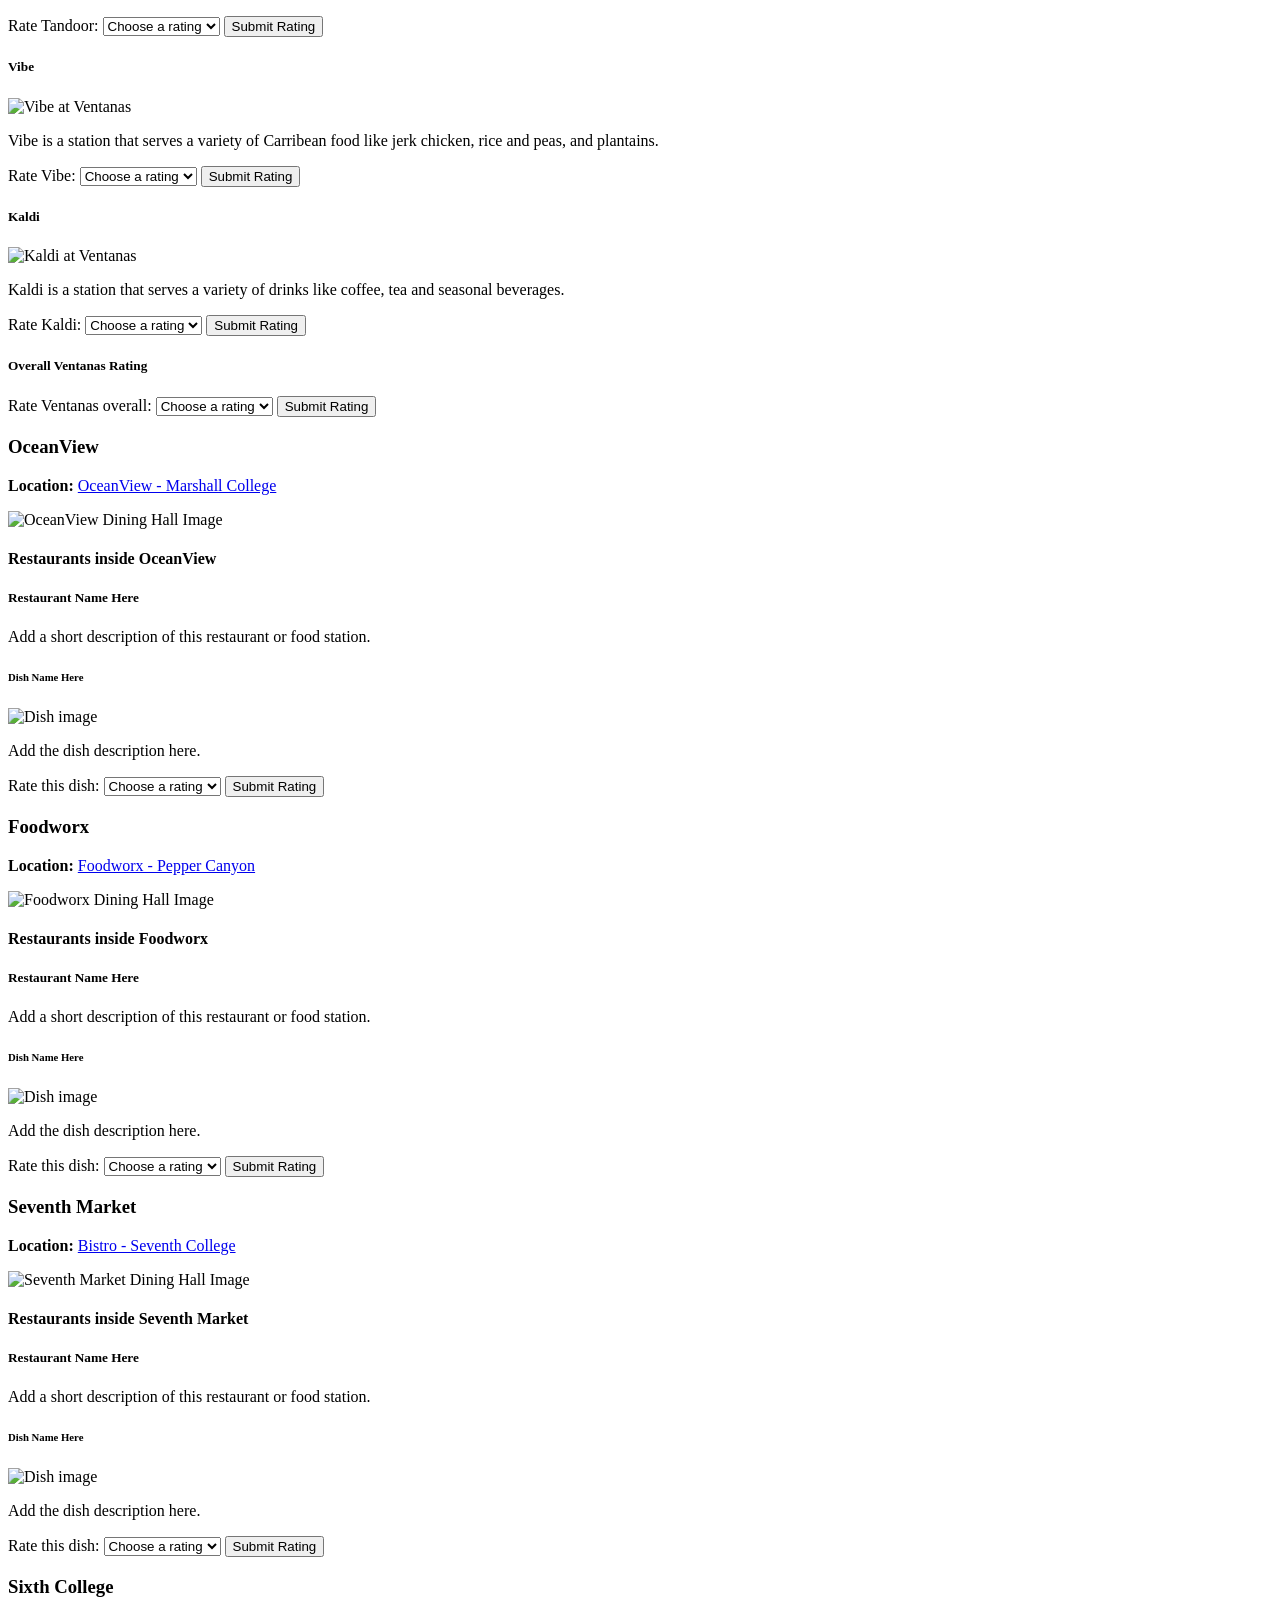
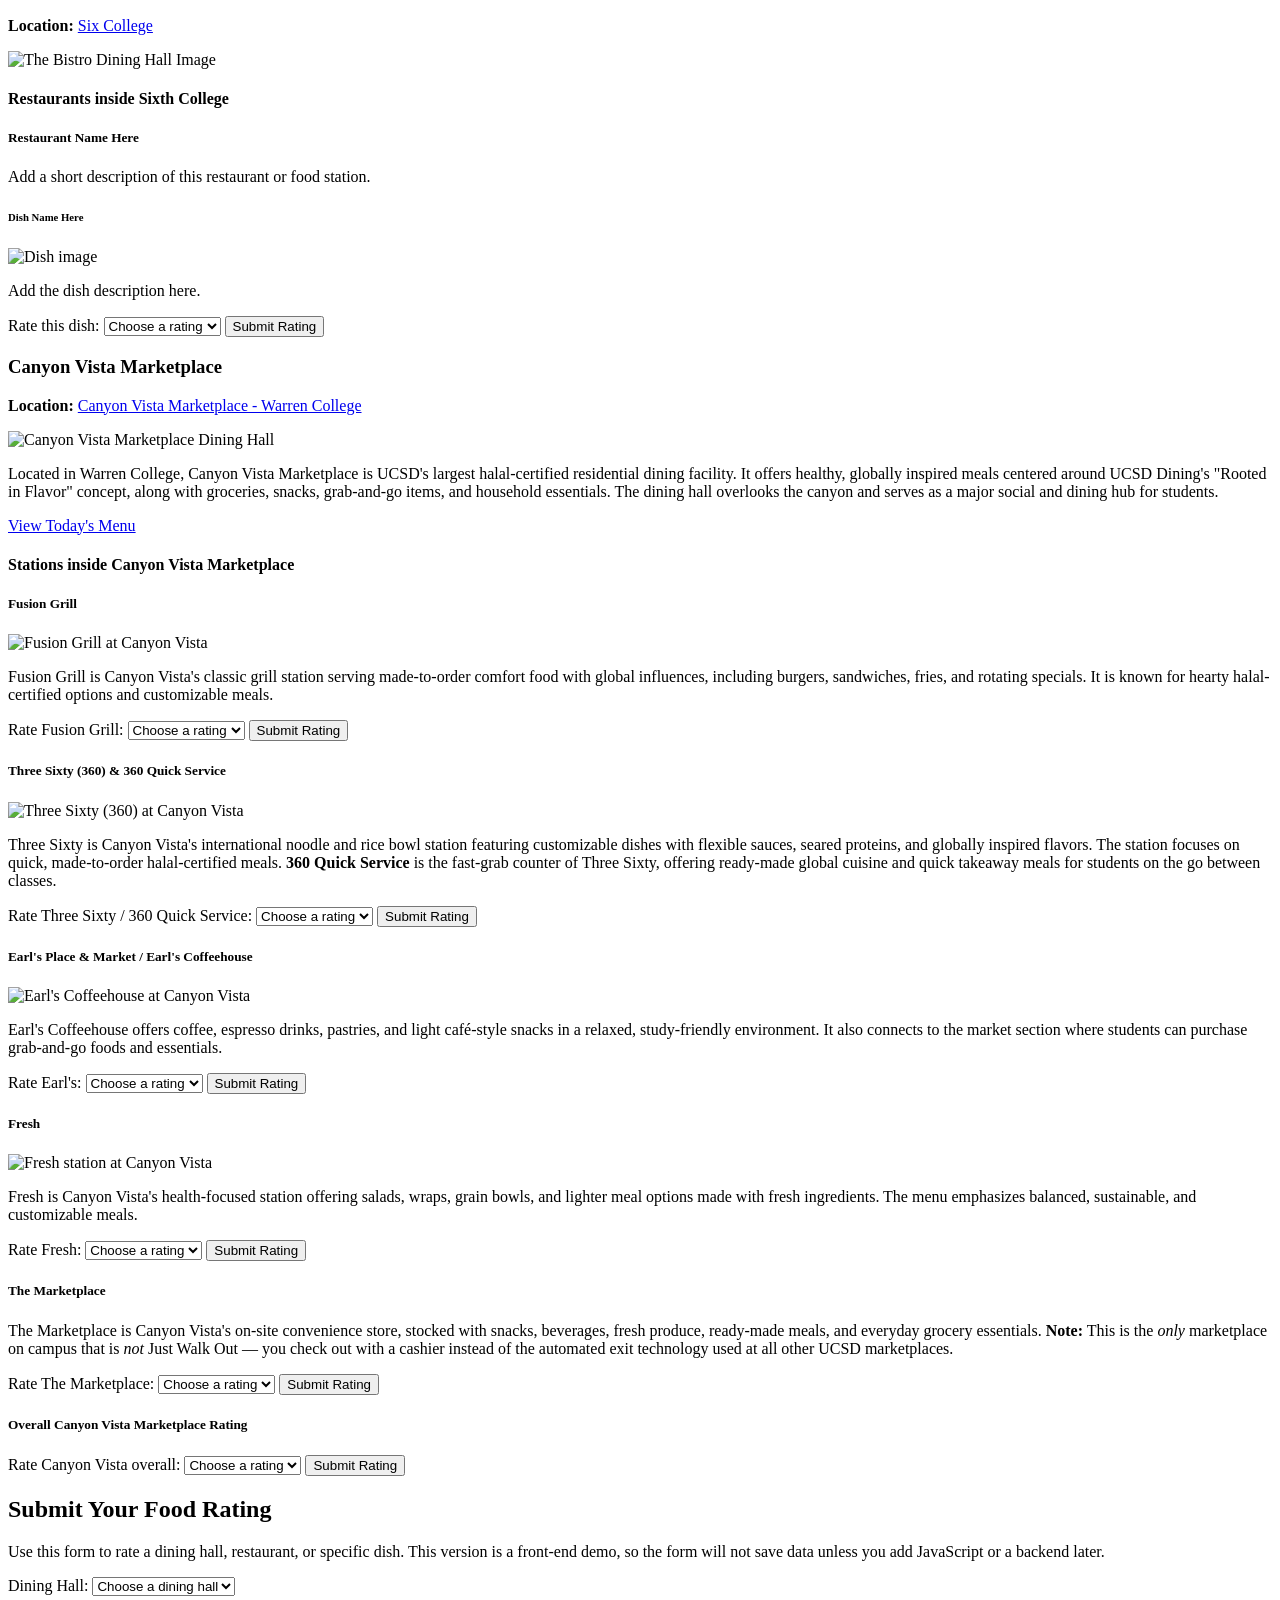
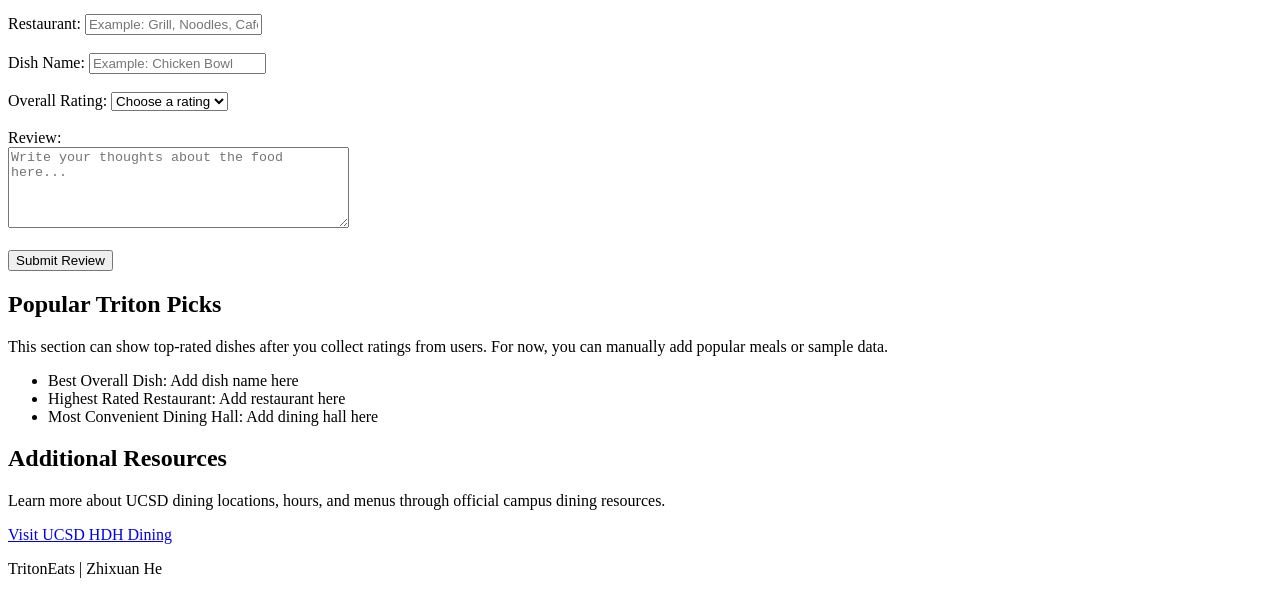
==== commit a56ab450: "finish 64 degrees" ====
--- a/index.html
+++ b/index.html
@@ -12,27 +12,25 @@
 
 <body>
 
-<!-- ================= NAVBAR ================= -->
-<nav>
-    <h2>TritonEats</h2>
-    <ul>
-      <!-- <li><a href="#home">Home</a></li> -->
-      <li><a href="#about">About US</a></li>
-      <li><a href="#dining-halls">UCSD Dining Halls</a></li>
-      <li><a href="#ratings">Want to rate the dishes?</a></li>
-      <li><a href="#popular-dishes">TOP PICK</a></li>
-      <li><a href="#resources">Some else you might want to know</a></li>
-    </ul>
-</nav>
-
 
   <!-- ================= HEADER / HERO SECTION ================= -->
   <header id="home" class="header-container">
 
+    <h1 class="header-item">TritonEats</h1>
     <!-- Add your own header image here -->
     <img src="img/images.jpeg" alt="UCSD Dining Hall Header Image" class="header-item" />
 
-    <h1 class="header-item">TritonEats</h1>
+    <!-- ================= NAVBAR ================= -->
+  <nav>
+      <ul>
+        <!-- <li><a href="#home">Home</a></li> -->
+        <li><a href="#about">About US</a></li>
+        <li><a href="#dining-halls">UCSD Dining Halls</a></li>
+        <li><a href="#ratings">Rate Dishes</a></li>
+        <li><a href="#popular-dishes">Top Pick</a></li>
+        <li><a href="#resources">Some else you might want to know</a></li>
+      </ul>
+  </nav>
 
     <!-- <h3 class="header-item">
       Rate, review, and discover UCSD dining hall food.
@@ -87,44 +85,145 @@
     <!-- ========== DINING HALL 1 ========== -->
     <article class="dining-hall-card">
       <h3>64 Degrees</h3>
+
       <p>
         <strong>Location:</strong>
-        <a href="https://www.google.com/maps/place/64+Degrees/@32.8747459,-117.244609,17z/data=!3m1!4b1!4m6!3m5!1s0x80dc06c7b8154acf:0x51e8bb9f09bfd68!8m2!3d32.8747459!4d-117.2420341!16s%2Fg%2F1tcy4ltl?entry=ttu&g_ep=EgoyMDI2MDUwMi4wIKXMDSoASAFQAw%3D%3D"
-           target="_blank">
-           64 Degrees - Revelle College
+        <a
+          href="https://www.google.com/maps/place/64+Degrees/@32.8747459,-117.244609,17z/data=!3m1!4b1!4m6!3m5!1s0x80dc06c7b8154acf:0x51e8bb9f09bfd68!8m2!3d32.8747459!4d-117.2420341!16s%2Fg%2F1tcy4ltl?entry=ttu&g_ep=EgoyMDI2MDUwMi4wIKXMDSoASAFQAw%3D%3D"
+          target="_blank"
+        >
+          64 Degrees - Revelle College
         </a>
       </p>
 
-      <img src="img/64 2.jpg" alt="64 Degrees Dining Hall Image" class="dining-hall-image" />
-
-      <h4>Restaurants inside 64 Degrees</h4>
-
-      <div class="restaurant-card">
-        <h5>64 Triton Grill</h5>
-        <p>
-          (short description here) Fast Food like burgers, fries and nice ice-cream!
-        </p>
-
-        <div class="dish-card">
-        <h6>Combo</h6>
-          <h7> Black Bean Burger Combo</h7>
-          <img src="" alt="Dish image" class="dish-image" />
-          <p>
-            Chipotle black bean, lettuce, tomato pickle, tangy burger sauce + fries + fountain drink
-          </p>
-
-          <label for="dish1-rating">Rate this dish:</label>
-          <select id="dish1-rating" name="dish1-rating">
-            <option value="">Choose a rating</option>
-            <option value="5">5 - Excellent</option>
-            <option value="4">4 - Good</option>
-            <option value="3">3 - Okay</option>
-            <option value="2">2 - Not great</option>
-            <option value="1">1 - Poor</option>
-          </select>
-
-          <button type="button">Submit Rating</button>
-        </div>
+      <img
+        src="img/64 2.jpg"
+        alt="64 Degrees Dining Hall Image"
+        class="dining-hall-image"
+      />
+
+      <p>
+        <a href="https://hdh-web.ucsd.edu/dining/apps/diningservices/Restaurants/Venue_V3?locId=64&locDetID=18&dayNum=0"
+           target="_blank">View Today's Menu</a>
+      </p>
+
+      <div class="restaurant-card">
+        <h4>64 Triton Grill</h4>
+        <p>
+          Fast food like burgers, fries, and nice ice cream!
+        </p>
+        <img src="https://lh3.googleusercontent.com/gps-cs-s/APNQkAFRSqHPif7L3fiGDk6Sw3VRiMuvuHQ7V_t8dnlqXxrk9i0TVRGGQHsclvN3vbXbEgHNs9eHuFrLTL6tJfUaSL3NU5Wk39A8NIlsV_eZ2hLXXb_sGPo_ArlB7MiwY18Wh_JalIdLkXzLOPQ1=s1360-w1360-h1020-rw"
+             alt="Triton Grill at 64 Degree" class="dining-hall-image" />
+      
+        <label for="triton-grill-rating">Rate this restaurant:</label>
+        <select id="triton-grill-rating" name="triton-grill-rating">
+          <option value="">Choose a rating</option>
+          <option value="5">5 - Excellent</option>
+          <option value="4">4 - Good</option>
+          <option value="3">3 - Okay</option>
+          <option value="2">2 - Not great</option>
+          <option value="1">1 - Poor</option>
+        </select>
+
+        <button type="button">Submit Rating</button>
+      </div>
+
+      <div class="restaurant-card">
+        <h4>Wok</h4>
+        <p>Asian taste! We change menus every week.</p>
+        <img src="https://lh3.googleusercontent.com/gps-cs-s/APNQkAH4IOVwXW29GW5cz4LJ2NjHwE3qdqMTx4C1CzEfutJGLsGOkuRuDO-i6DKehEBkAsmsZ7nnu6WtIblCedYTTLAi7ntllyn34gxIrQS3Owh_z_aP6zsKqasKYATRYk2-C-XD7hj33WC0b7ru=s1360-w1360-h1020-rw“
+             alt="Triton Grill at 64 Degree” class="dining-hall-image" />
+
+        <label for="wok-rating">Rate this restaurant:</label>
+        <select id="wok-rating" name="wok-rating">
+          <option value="">Choose a rating</option>
+          <option value="5">5 - Excellent</option>
+          <option value="4">4 - Good</option>
+          <option value="3">3 - Okay</option>
+          <option value="2">2 - Not great</option>
+          <option value="1">1 - Poor</option>
+        </select>
+
+        <button type="button">Submit Rating</button>
+      </div>
+
+      <div class="restaurant-card">
+        <h4>Taqueria</h4>
+        <p>Come and try bowls, burritos, tacos, sides, and desserts.</p>
+        <img src="https://lh3.googleusercontent.com/gps-cs-s/APNQkAFDAxq4cHBm1dfxCrDGS71byFW01tB-szBpf_ueHEJC5rbGSGS4Ip6QtRAfwNDzr63LAs9_ZdlvCSDp5X_Ab635APmyu-3FD8AL8hEdsGfZ5-0USFwUc8aIfXJRnHzfCP6gMS_wxFPueJPf=s1360-w1360-h1020-rw"
+             alt="Triton Grill at 64 Degree" class="dining-hall-image" />
+
+        <label for="taqueria-rating">Rate this restaurant:</label>
+        <select id="taqueria-rating" name="taqueria-rating">
+          <option value="">Choose a rating</option>
+          <option value="5">5 - Excellent</option>
+          <option value="4">4 - Good</option>
+          <option value="3">3 - Okay</option>
+          <option value="2">2 - Not great</option>
+          <option value="1">1 - Poor</option>
+        </select>
+
+        <button type="button">Submit Rating</button>
+      </div>
+
+      <div class="restaurant-card">
+        <h4>Garden Bar</h4>
+        <p>We have healthy and delicious salads, sandwiches, and soups here.</p>
+        <img src="https://lh3.googleusercontent.com/gps-cs-s/APNQkAGJwAHw5uB1SbVkezxdKb1jGpehSItWBCq14j5YXXGOJPiIwbTys6Pi1MGwC9f8Z7jDA9K0EWPs-czfvnqtQ1u1XCoQFcSX7ei-gHwuu9RR1GNXLPYbexWqy42GpBrA9OaFhBvH=s1360-w1360-h1020-rw"
+             alt="Triton Grill at 64 Degree" class="dining-hall-image" />
+
+        <label for="garden-bar-rating">Rate this restaurant:</label>
+        <select id="garden-bar-rating" name="garden-bar-rating">
+          <option value="">Choose a rating</option>
+          <option value="5">5 - Excellent</option>
+          <option value="4">4 - Good</option>
+          <option value="3">3 - Okay</option>
+          <option value="2">2 - Not great</option>
+          <option value="1">1 - Poor</option>
+        </select>
+
+        <button type="button">Submit Rating</button>
+      </div>
+
+      <div class="restaurant-card">
+        <h4>Umi</h4>
+        <p>
+          You definitely cannot miss our best sushi rolls and bowls here. We also
+          offer special desserts here.
+        </p>
+        <img src="https://lh3.googleusercontent.com/gps-cs-s/APNQkAGJBKOEPNWLawPqieAJuTx2iZ-zwLqK2reFnRK3WzMI6D1HNmfC-XxQUBr861J00tS-2jCkiPkeYMtbU2V9EvWegNu-OP6iO-teeIJMQy0PkI0GT6Y6yyh2QLtk30xSsehFdxSplQ=s1360-w1360-h1020-rw"
+             alt="Triton Grill at 64 Degree" class="dining-hall-image" />
+
+        <label for="umi-rating">Rate this restaurant:</label>
+        <select id="umi-rating" name="umi-rating">
+          <option value="">Choose a rating</option>
+          <option value="5">5 - Excellent</option>
+          <option value="4">4 - Good</option>
+          <option value="3">3 - Okay</option>
+          <option value="2">2 - Not great</option>
+          <option value="1">1 - Poor</option>
+        </select>
+
+        <button type="button">Submit Rating</button>
+      </div>
+
+      <div class="restaurant-card">
+        <h4>Al Dente</h4>
+        <p>We offer different flavors of pasta and spaghetti every week.</p>
+        <img src="https://lh3.googleusercontent.com/gps-cs-s/APNQkAE0DAjSMOx0nVVJVEe6YGzjxZNSPf5vhf4Lm7oXt2-YdqndajFbCMagoo__G44iKNrmA7lE3-IkwMt9tD-i4h2jRQhFramP209ZaFUoT7AQAqTKJEVzIQtB4bbTFxMiFzJm7dQAww=s1360-w1360-h1020-rw"
+             alt="Triton Grill at 64 Degree" class="dining-hall-image" />
+
+        <label for="al-dente-rating">Rate this restaurant:</label>
+        <select id="al-dente-rating" name="al-dente-rating">
+          <option value="">Choose a rating</option>
+          <option value="5">5 - Excellent</option>
+          <option value="4">4 - Good</option>
+          <option value="3">3 - Okay</option>
+          <option value="2">2 - Not great</option>
+          <option value="1">1 - Poor</option>
+        </select>
+
+        <button type="button">Submit Rating</button>
       </div>
     </article>
 
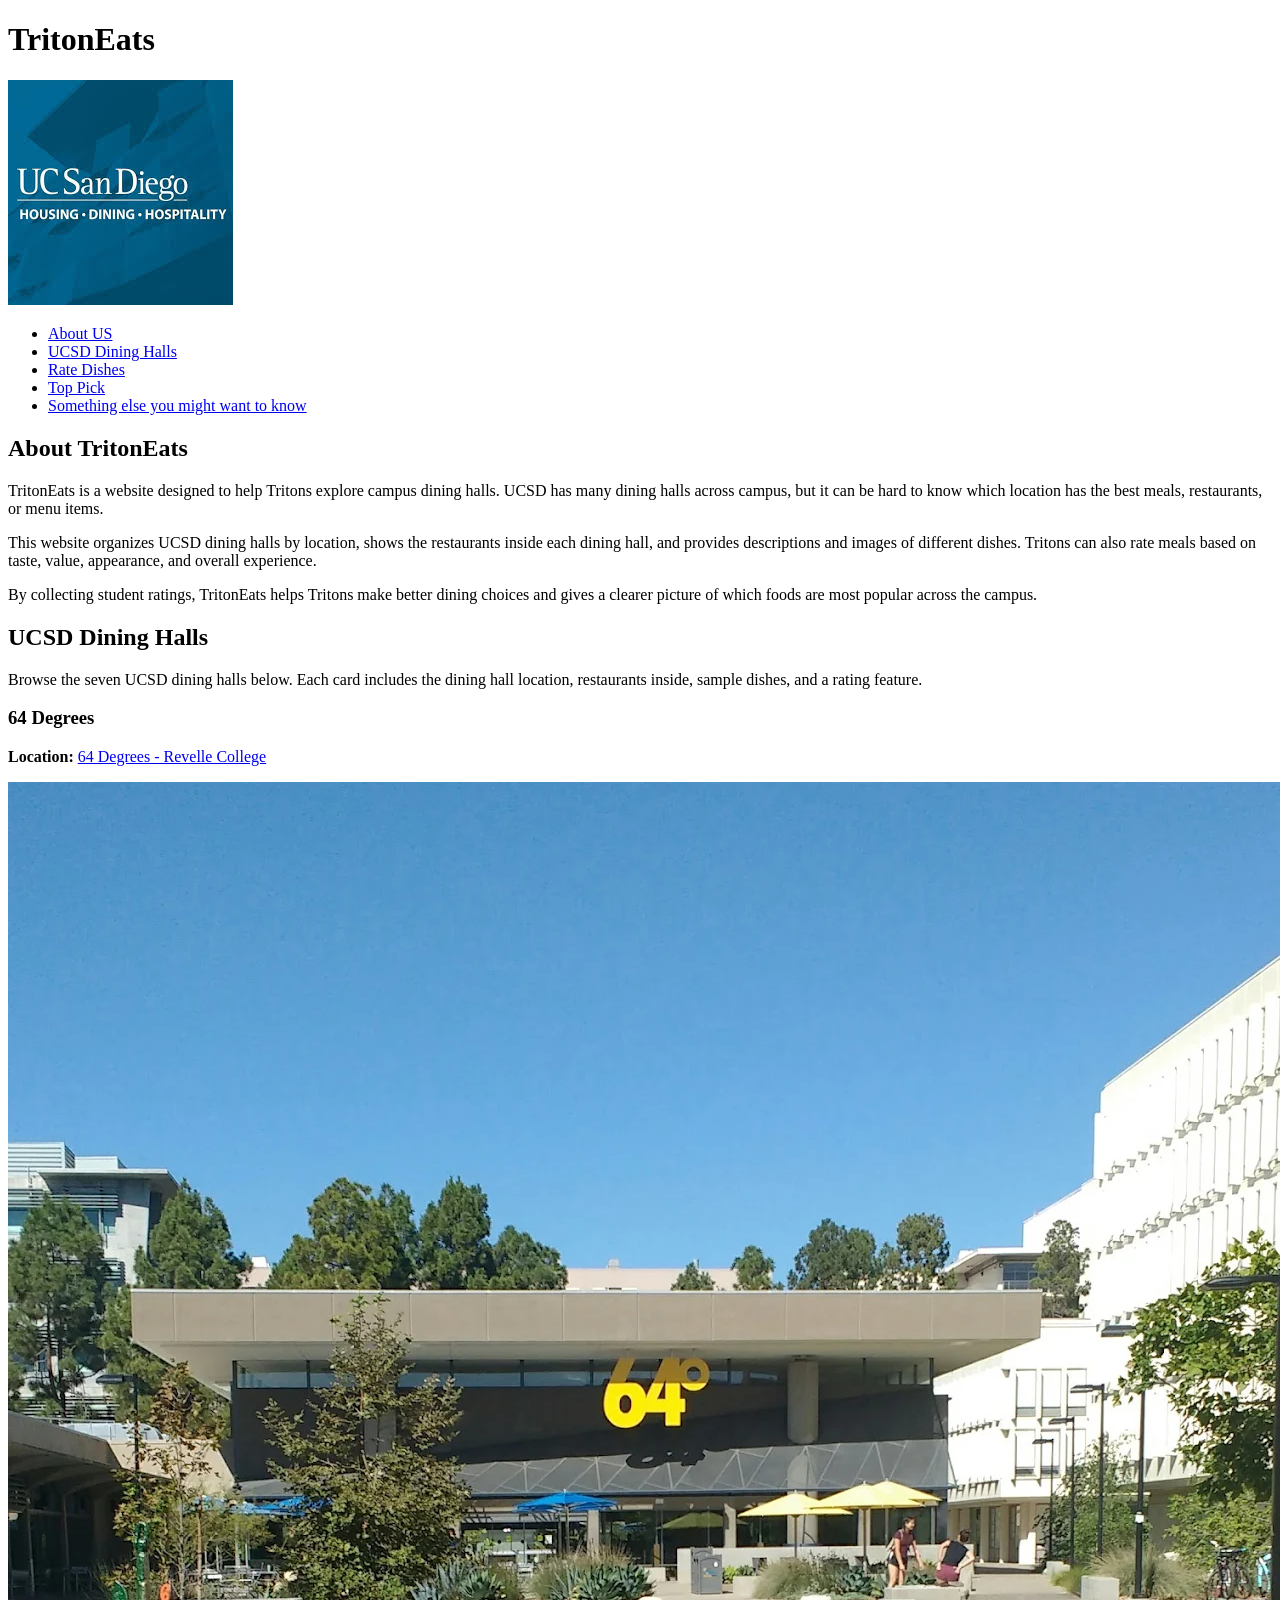
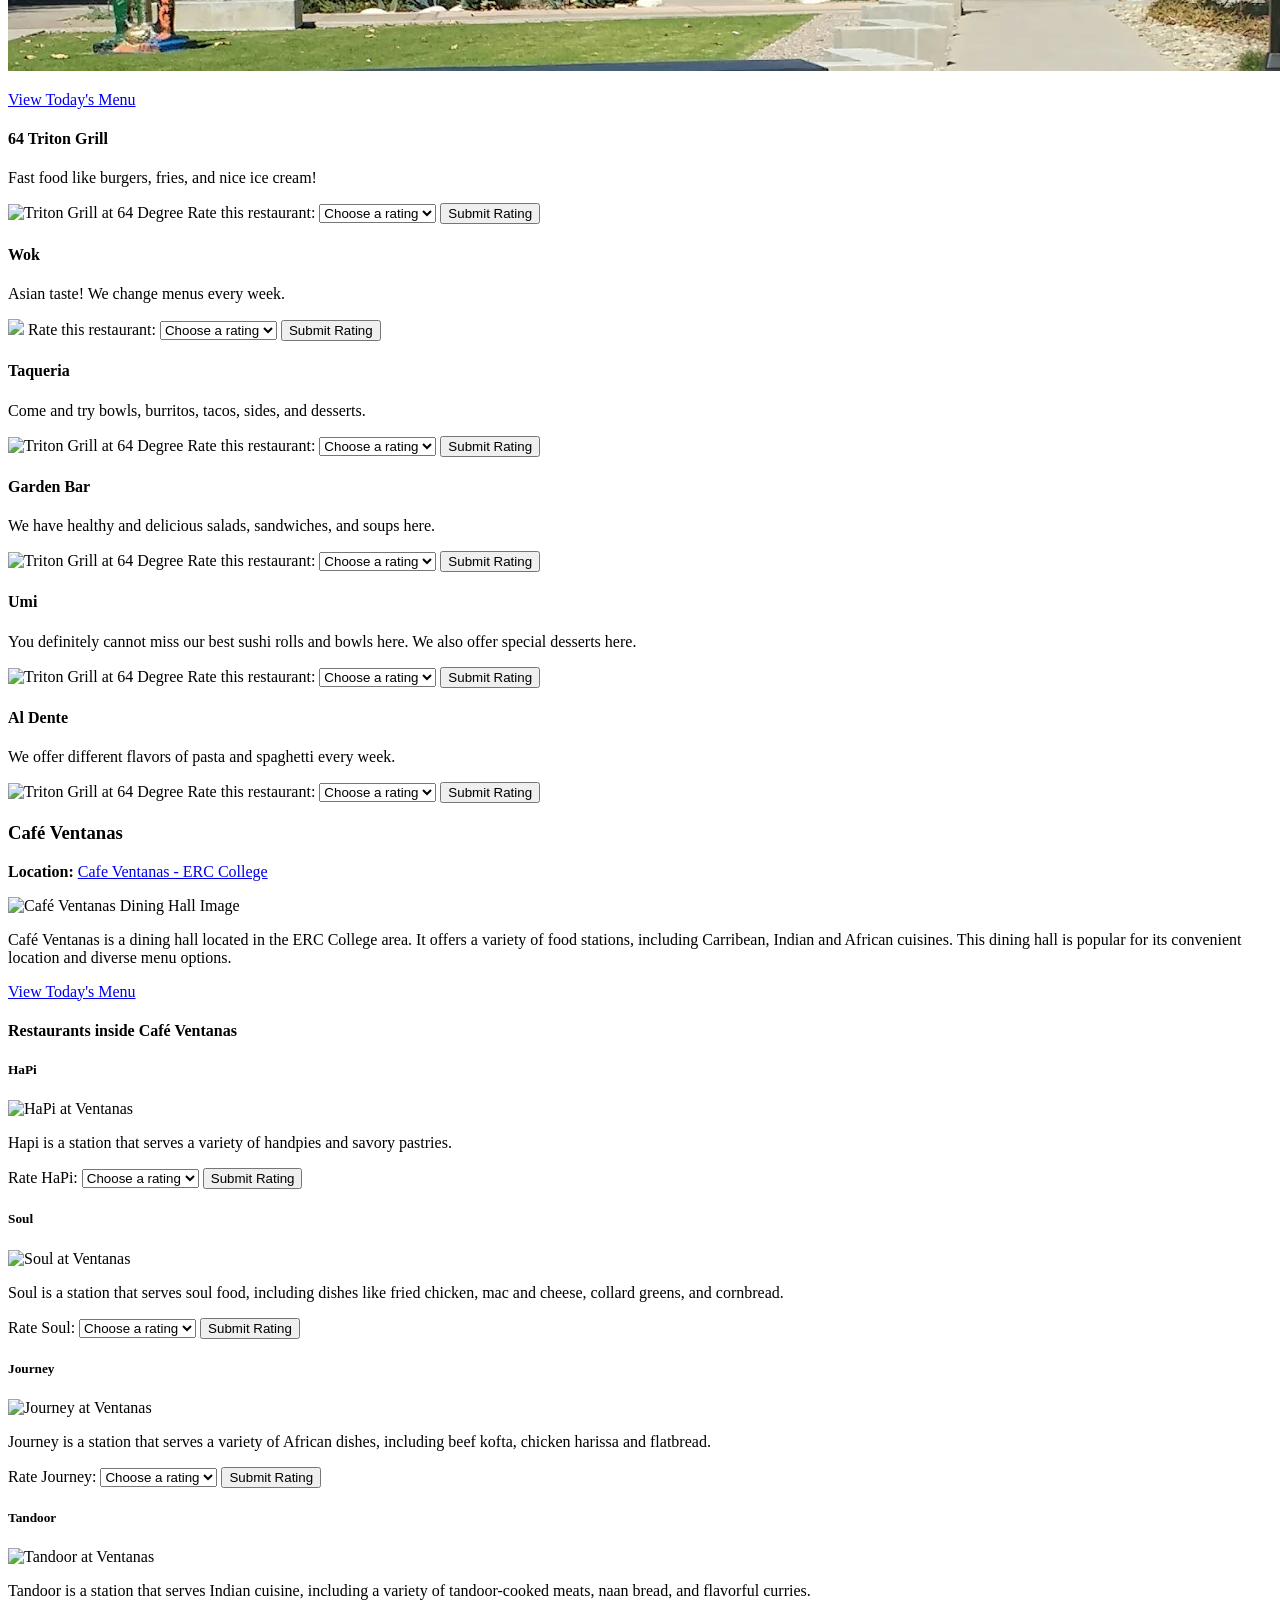
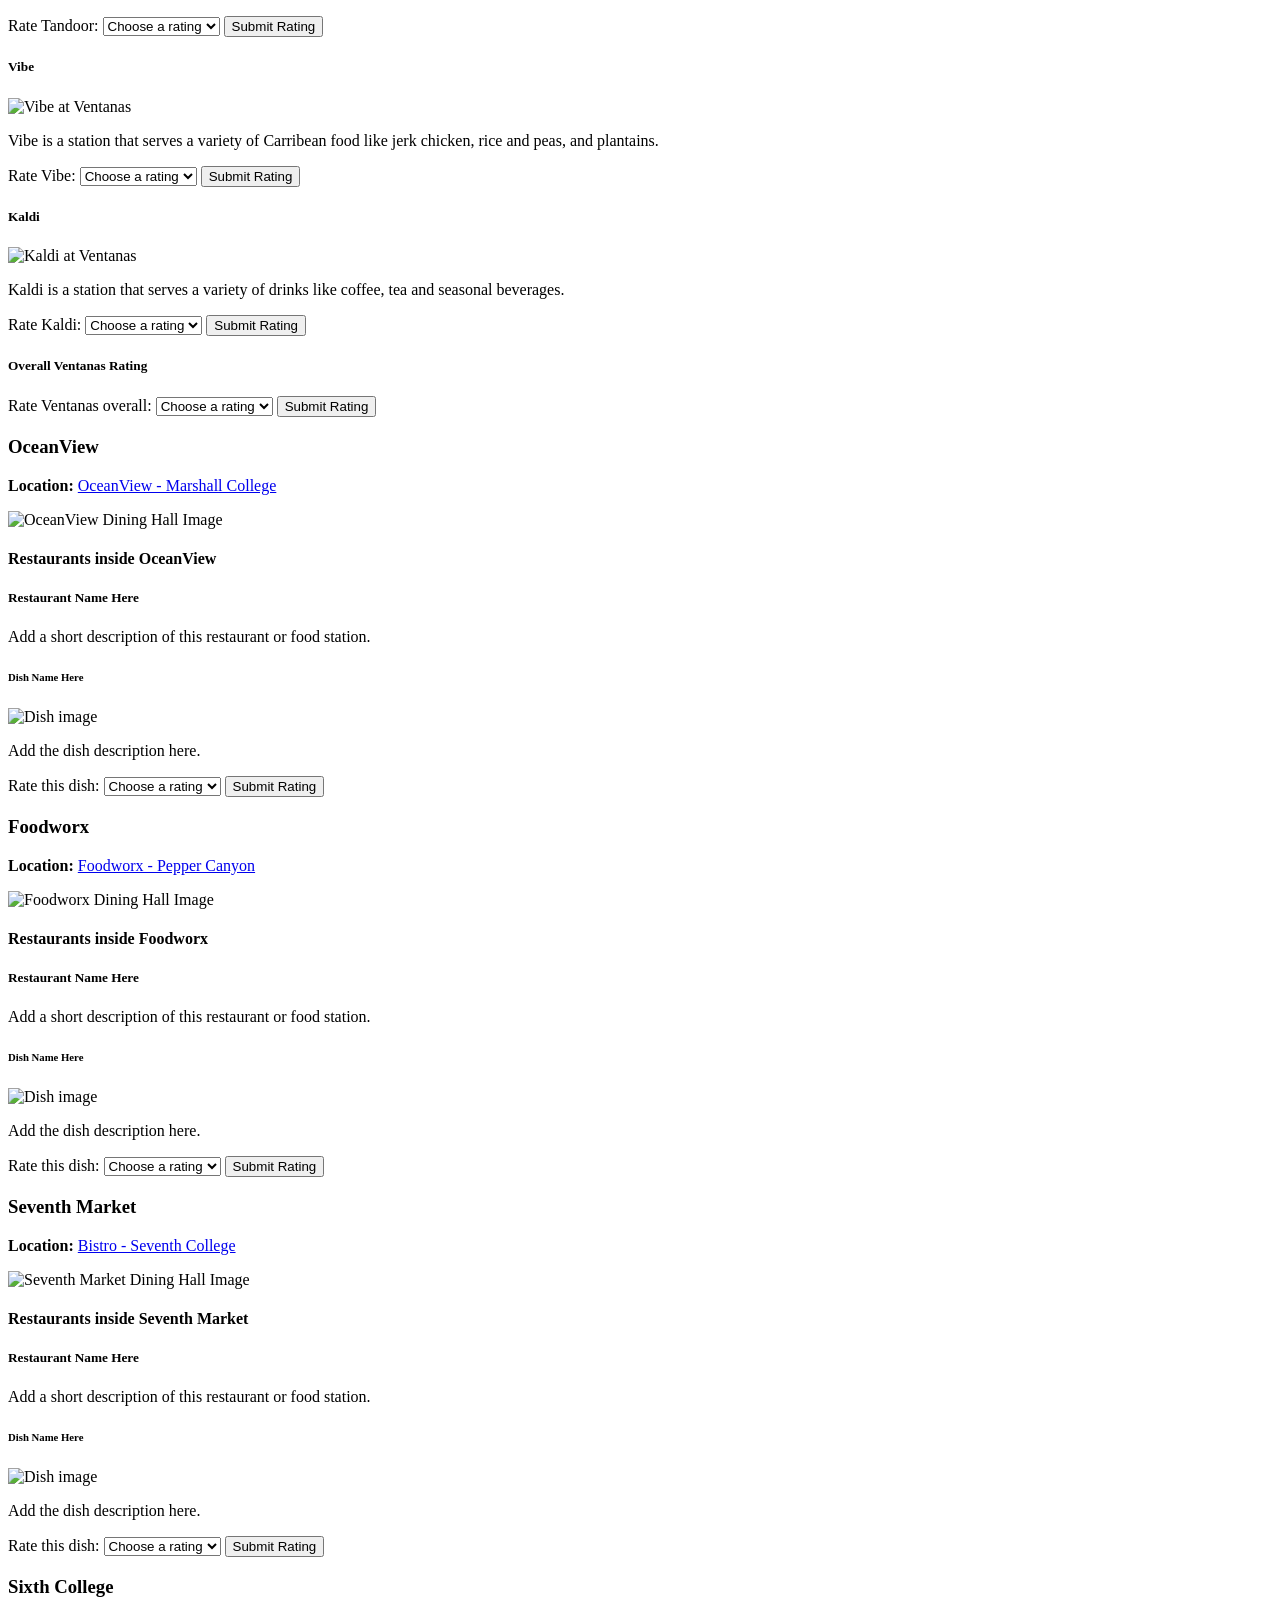
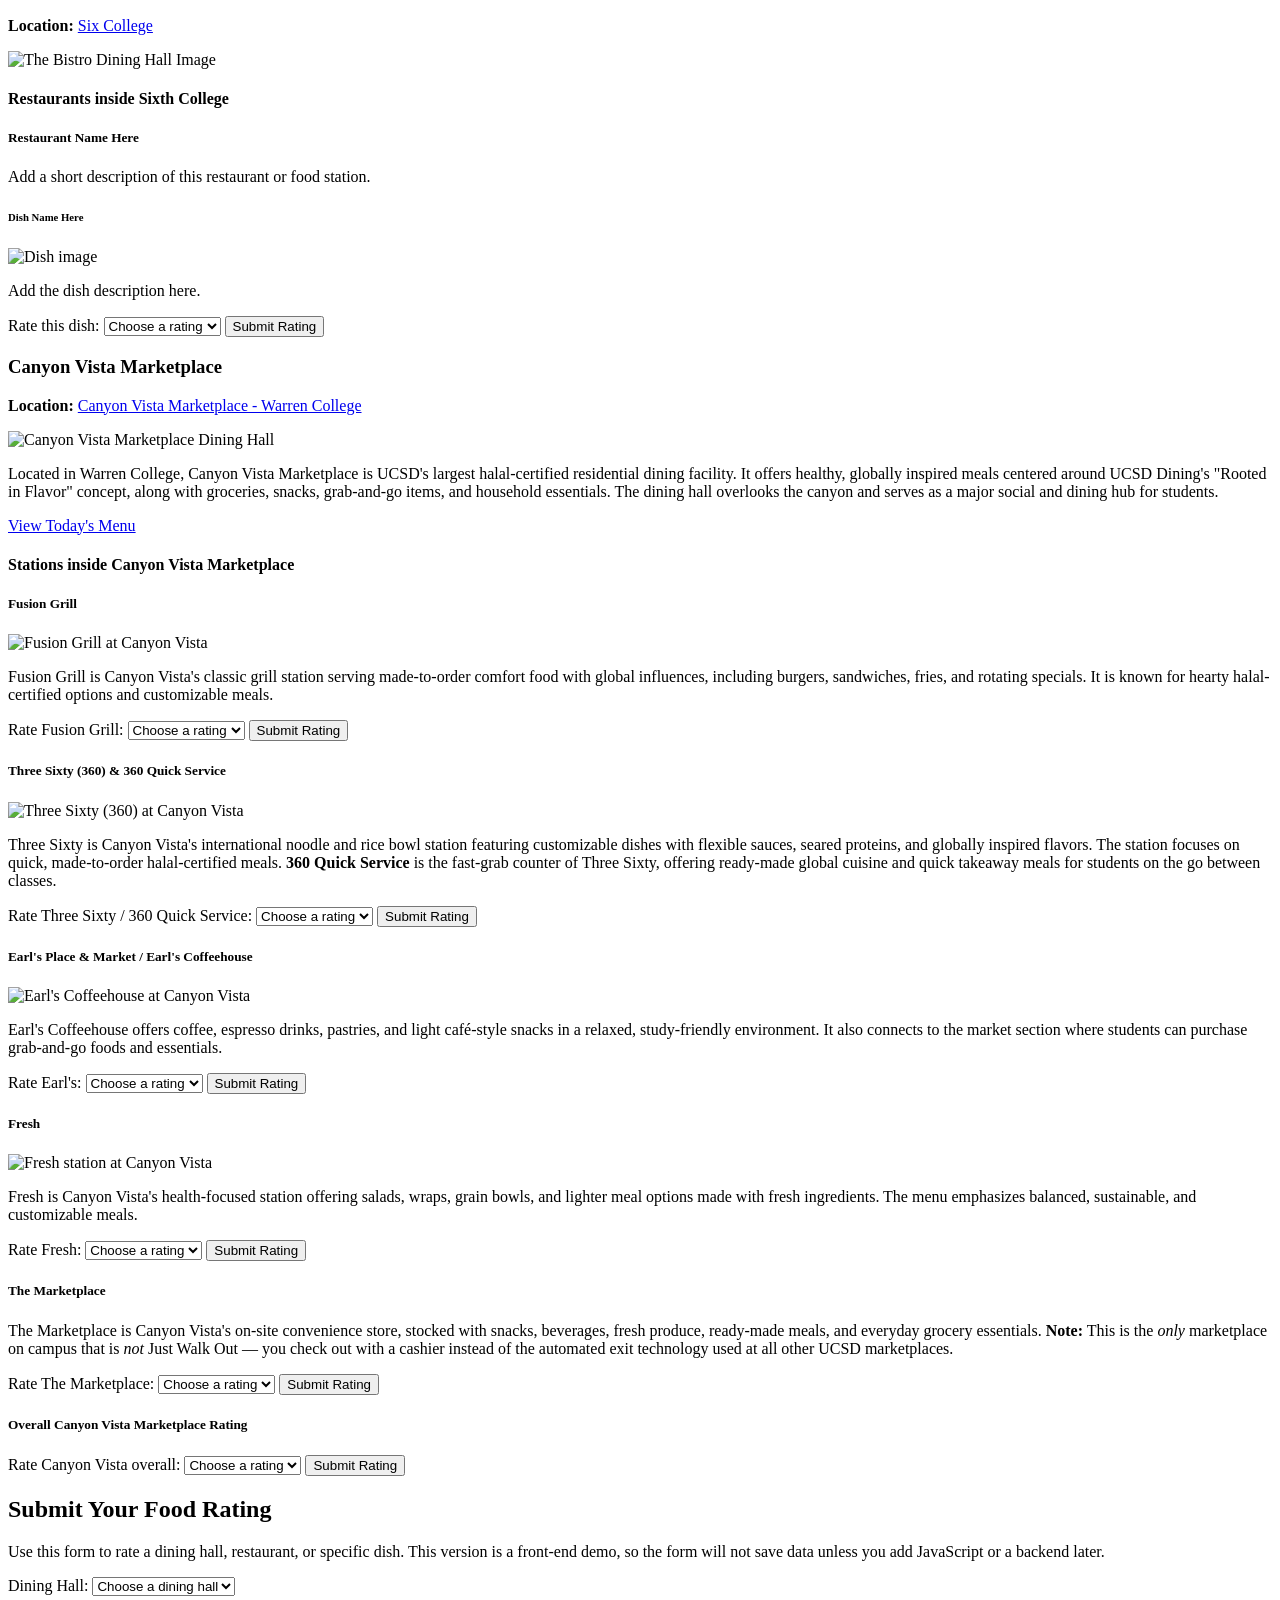
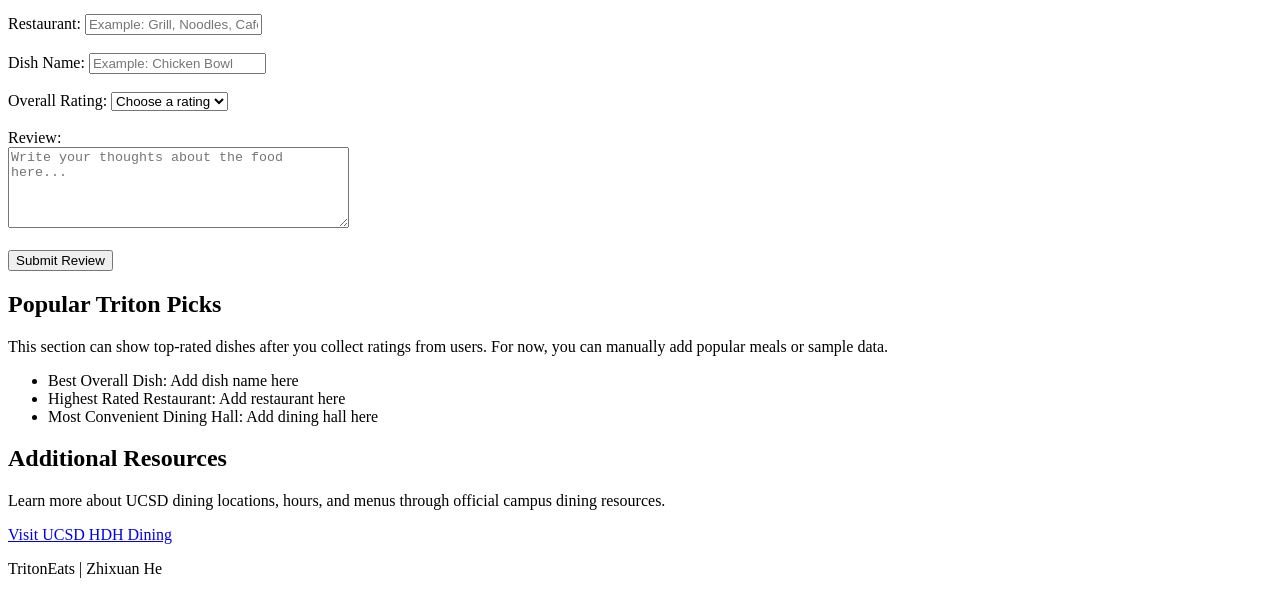
==== commit 4a294728: "Update index.html" ====
--- a/index.html
+++ b/index.html
@@ -28,7 +28,7 @@
         <li><a href="#dining-halls">UCSD Dining Halls</a></li>
         <li><a href="#ratings">Rate Dishes</a></li>
         <li><a href="#popular-dishes">Top Pick</a></li>
-        <li><a href="#resources">Some else you might want to know</a></li>
+        <li><a href="#resources">Something else you might want to know</a></li>
       </ul>
   </nav>
 
@@ -67,7 +67,7 @@
     <p>
       By collecting student ratings, TritonEats helps Tritons make better dining
       choices and gives a clearer picture of which foods are most popular across
-      campus.
+      the campus.
     </p>
   </section>
 
@@ -849,4 +849,4 @@
 
 </body>
 
-</html>+</html>
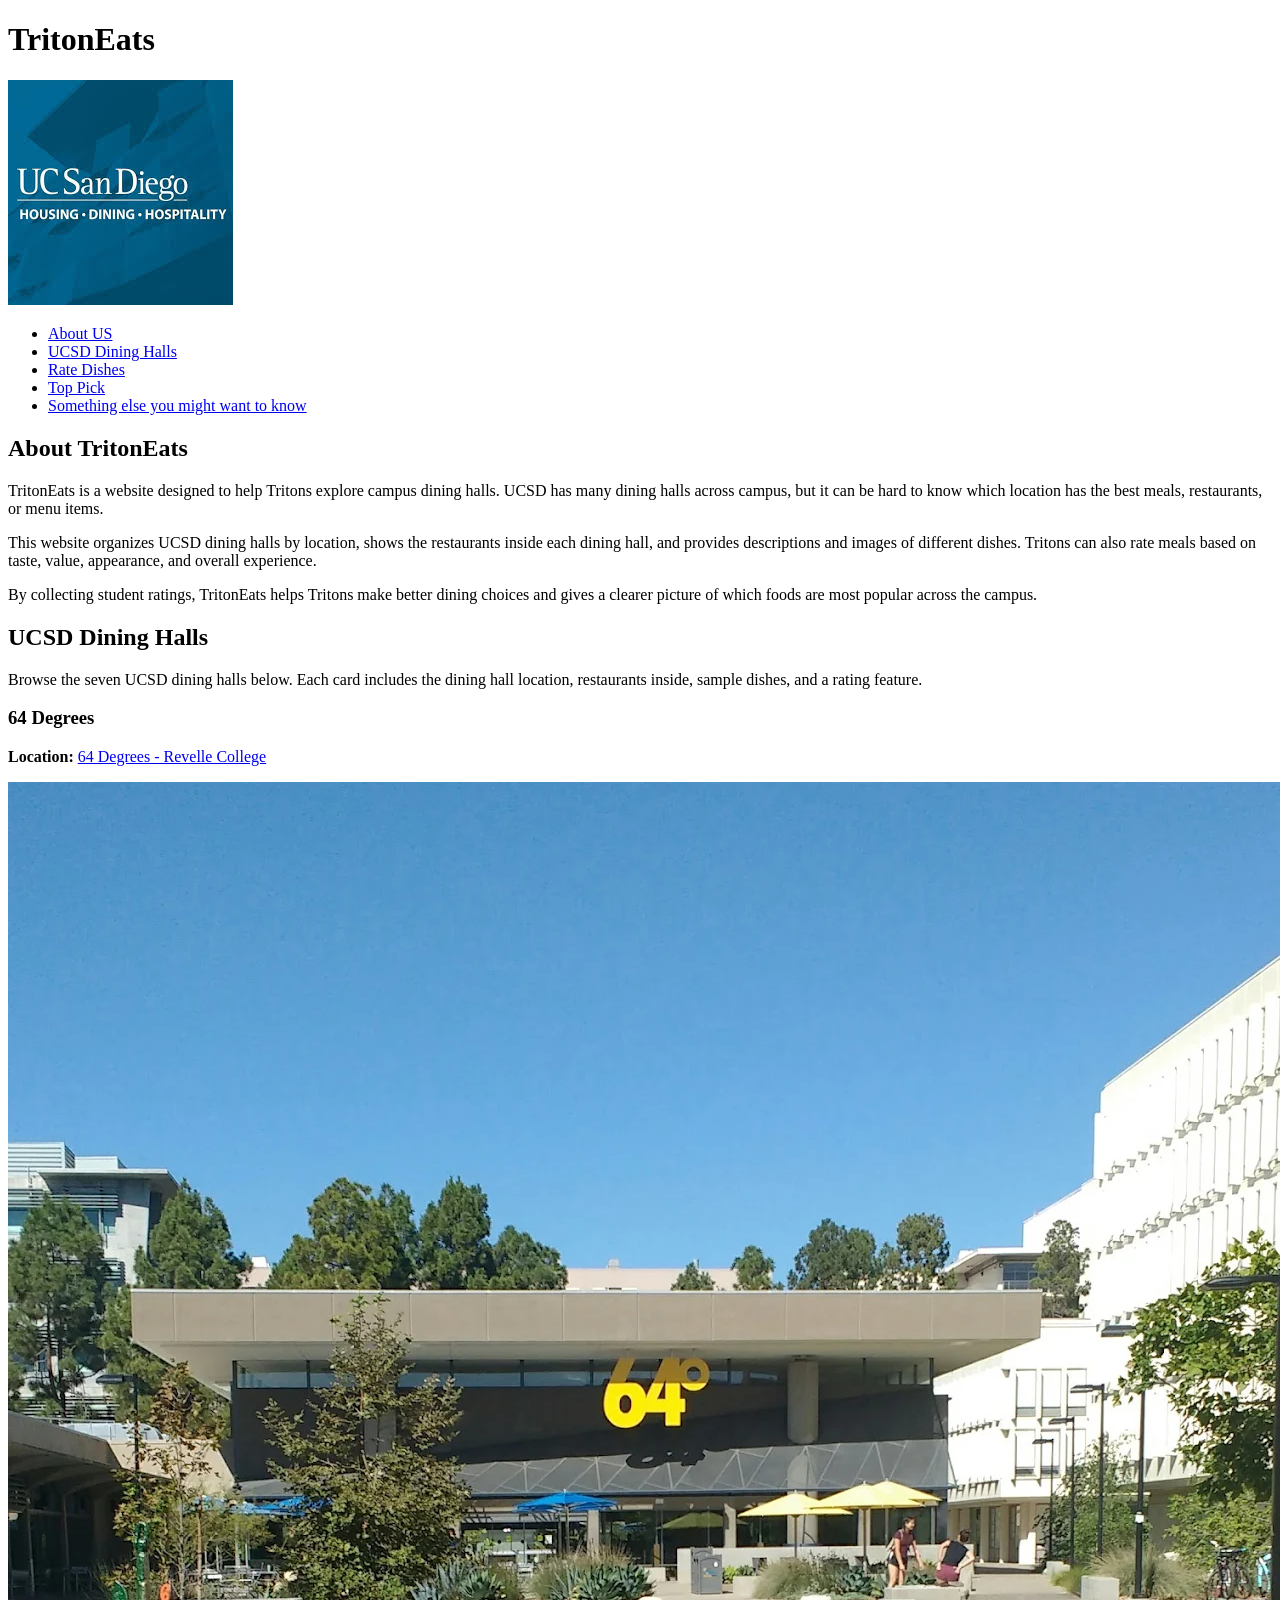
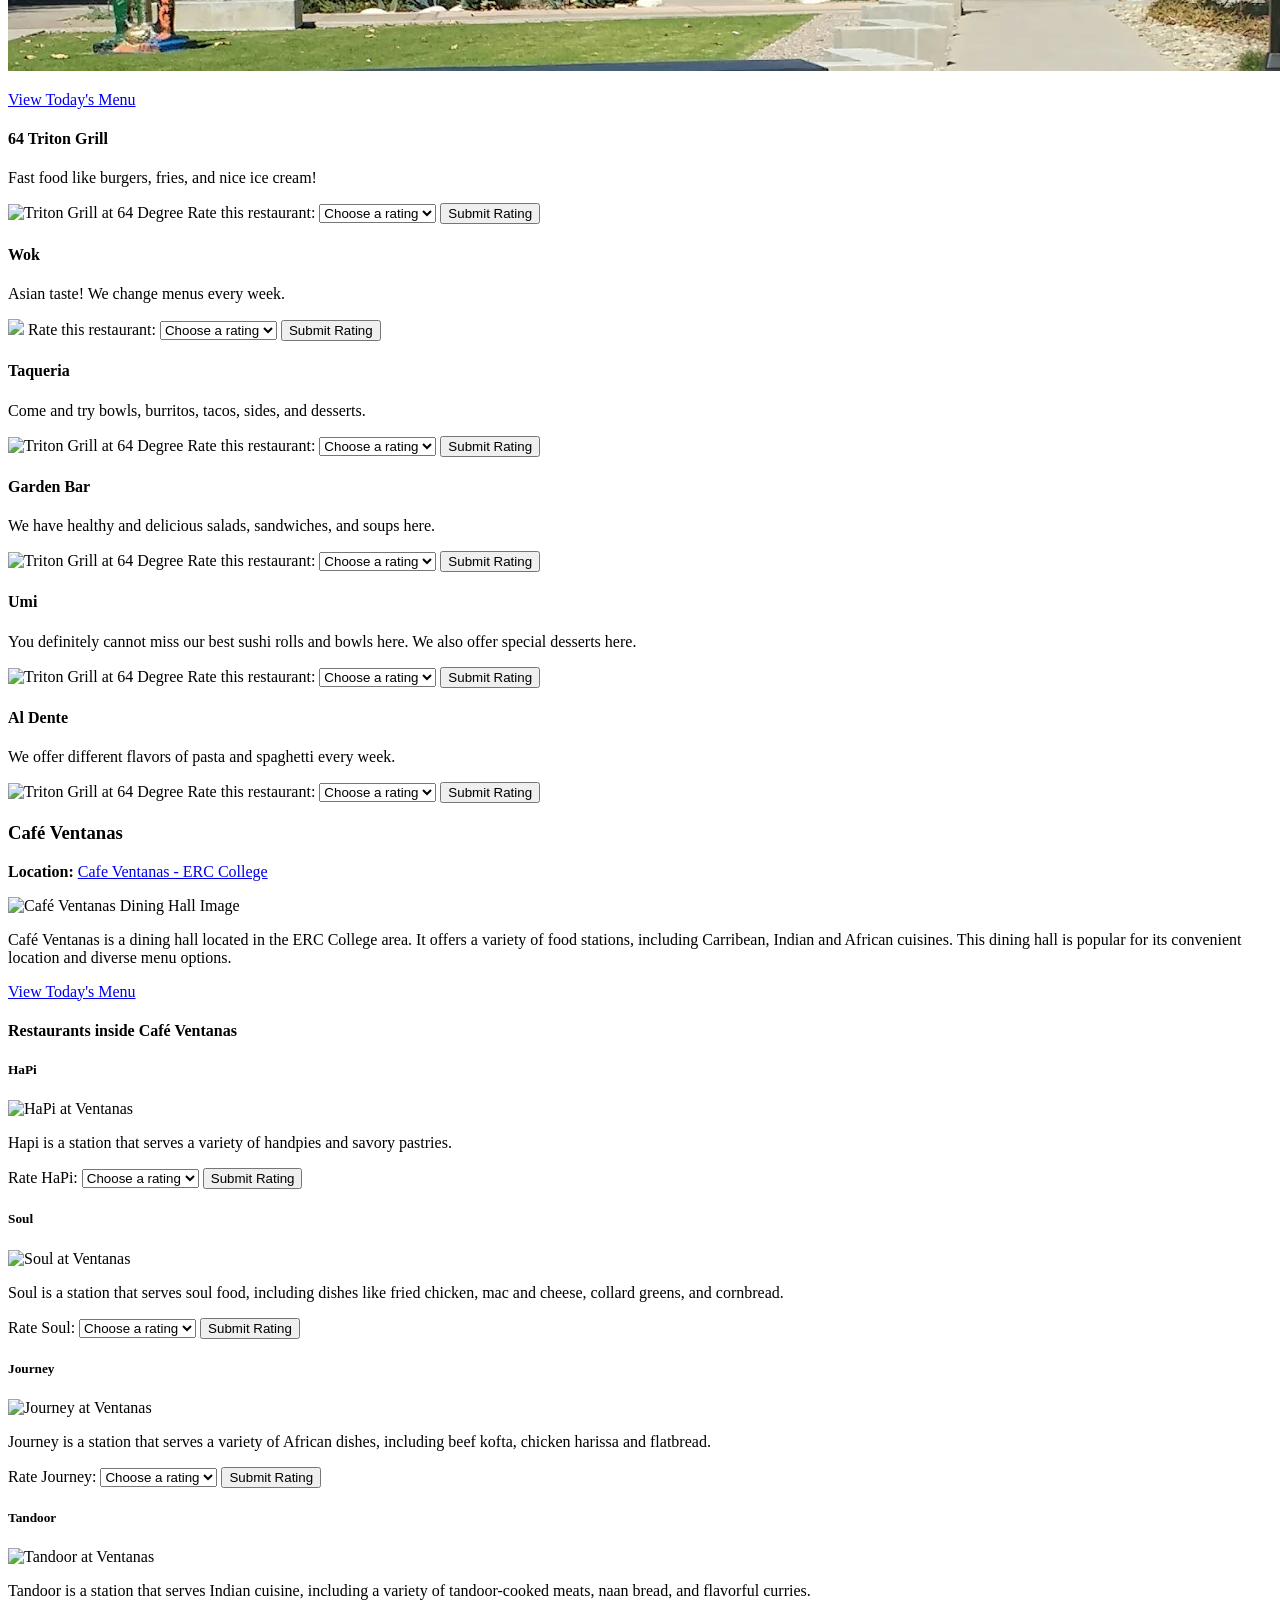
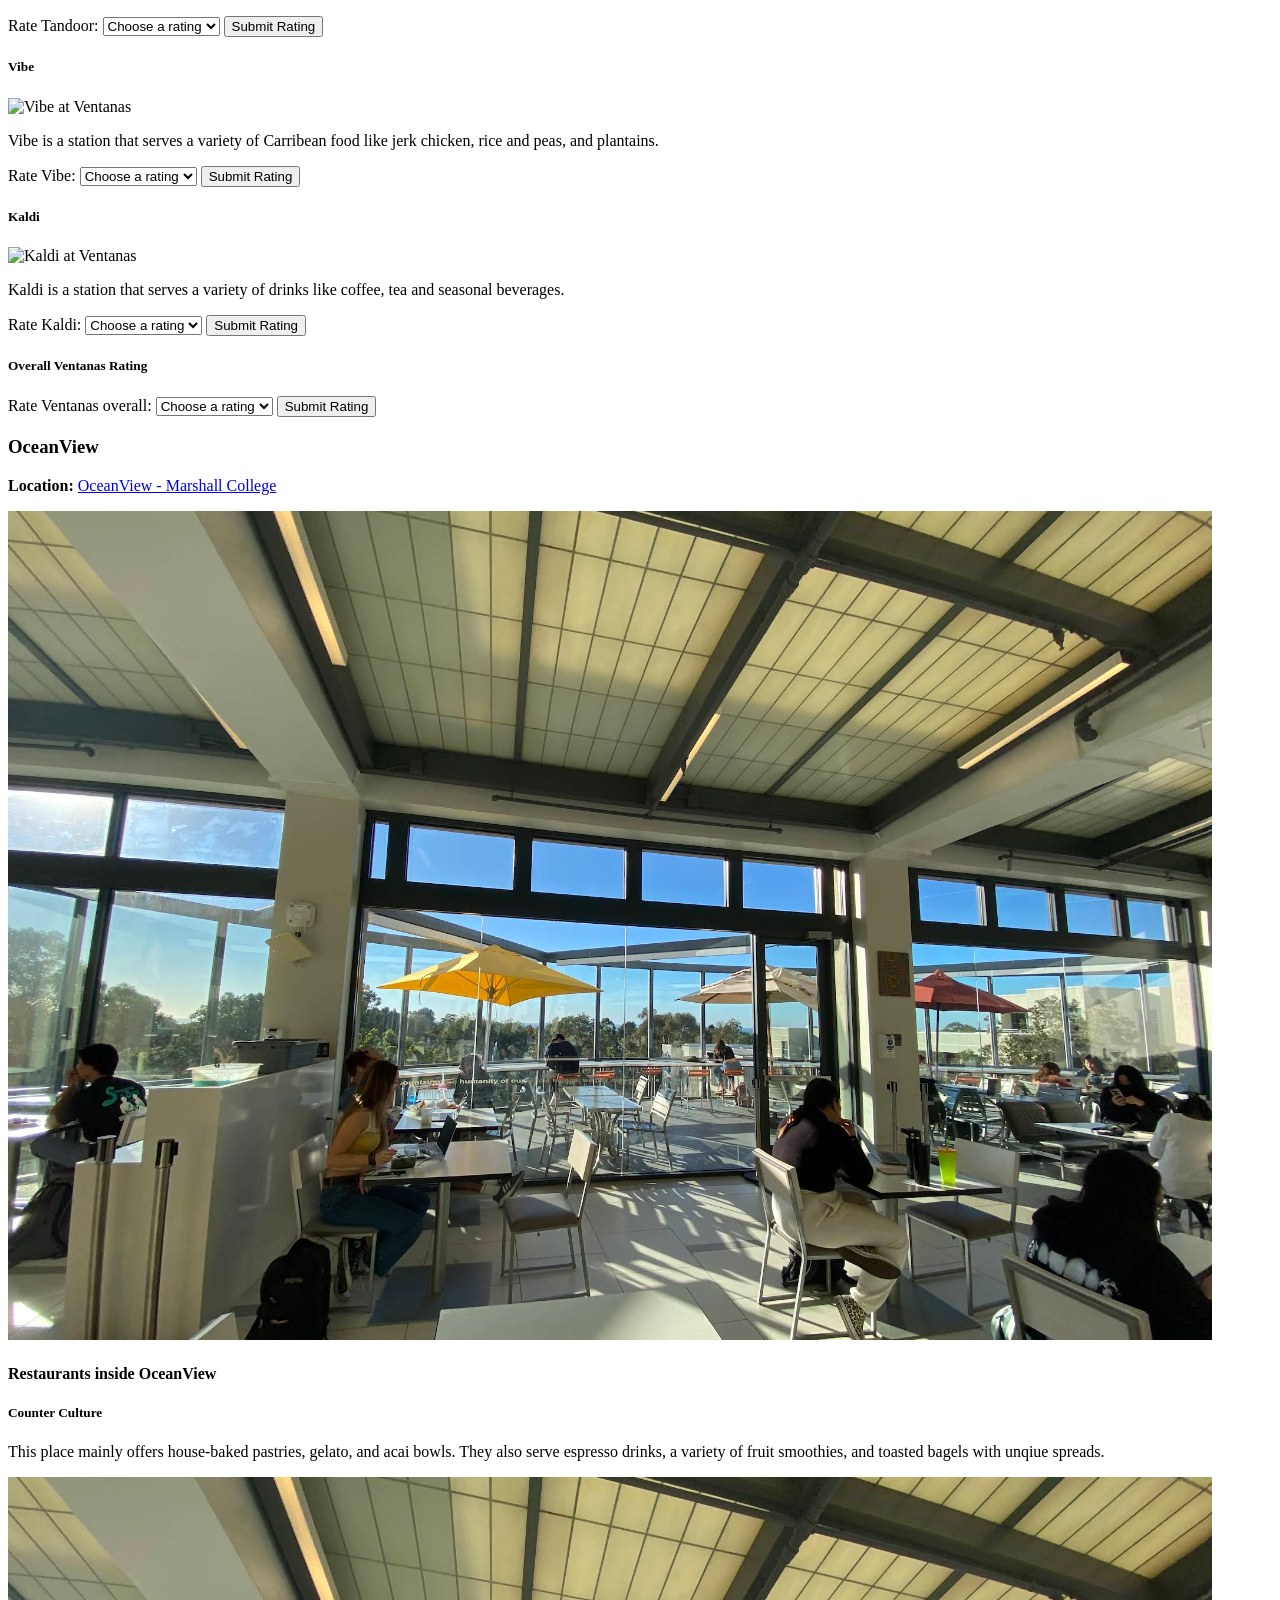
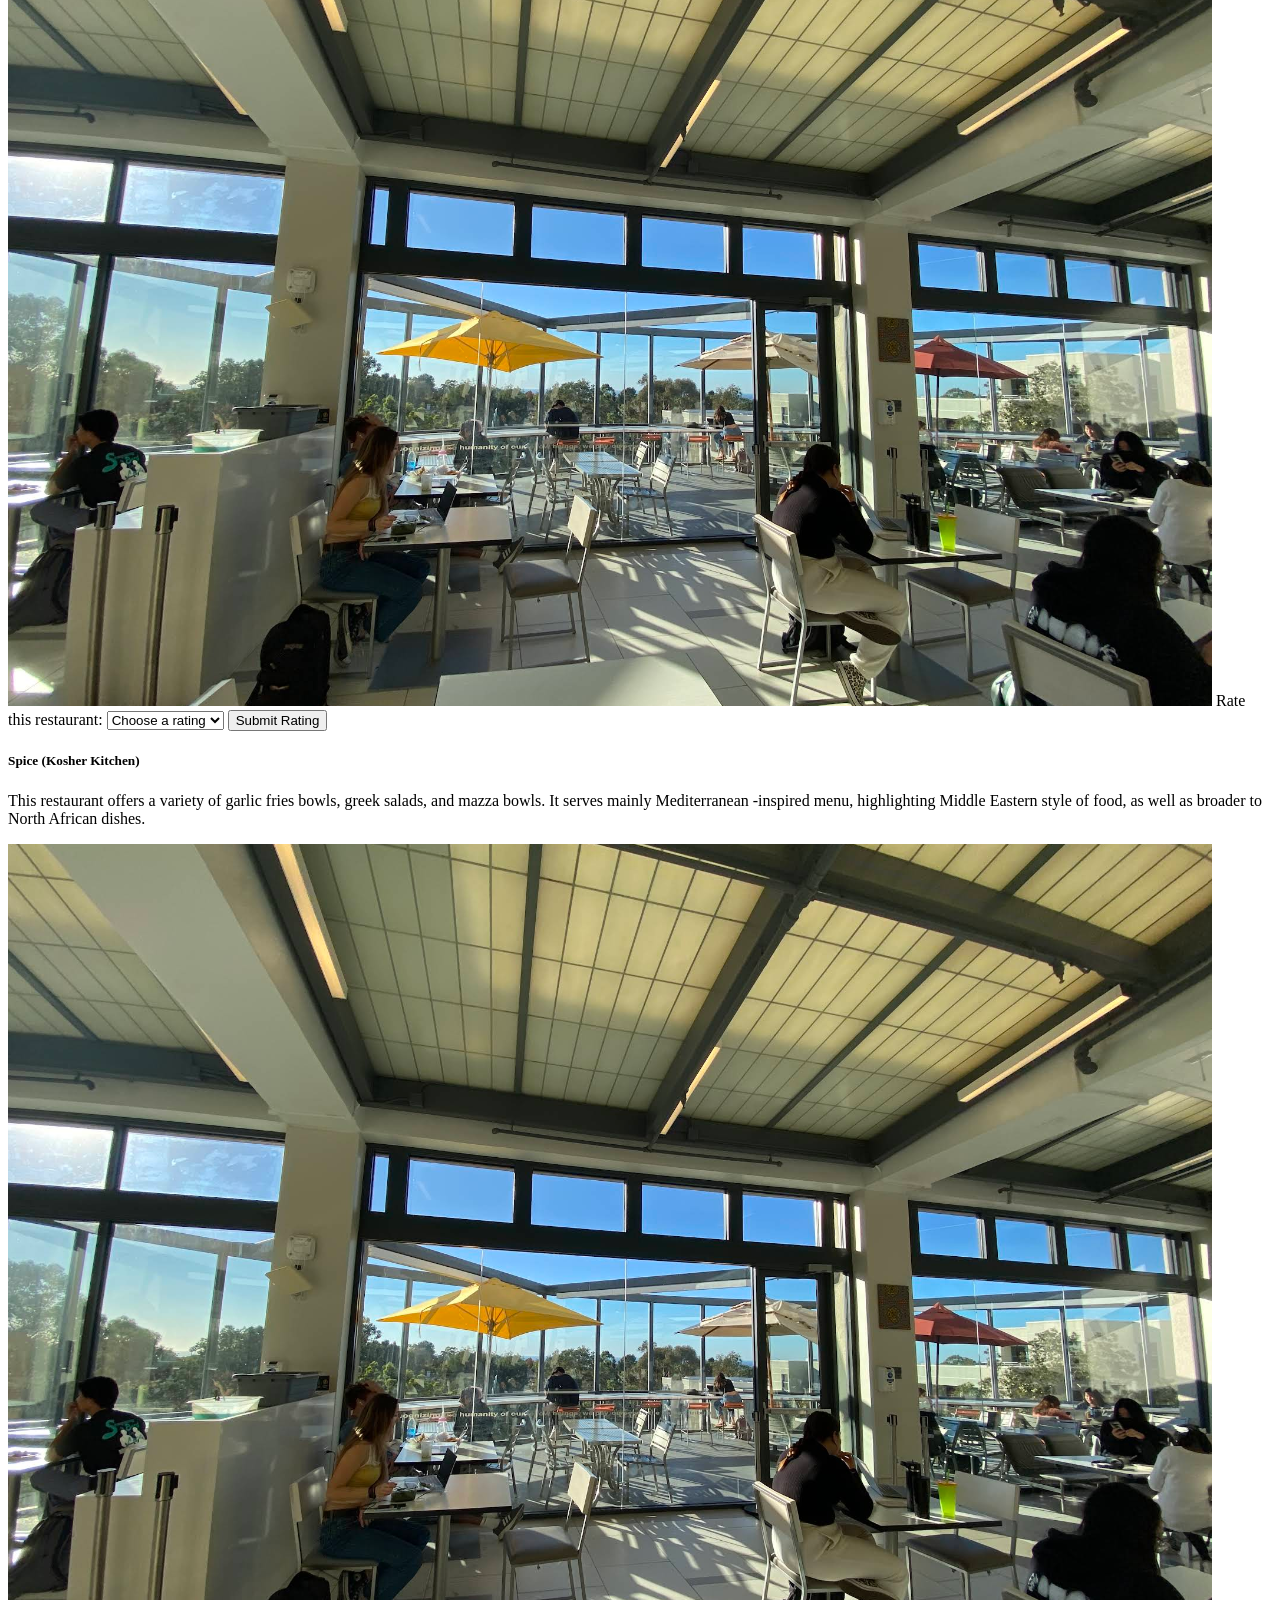
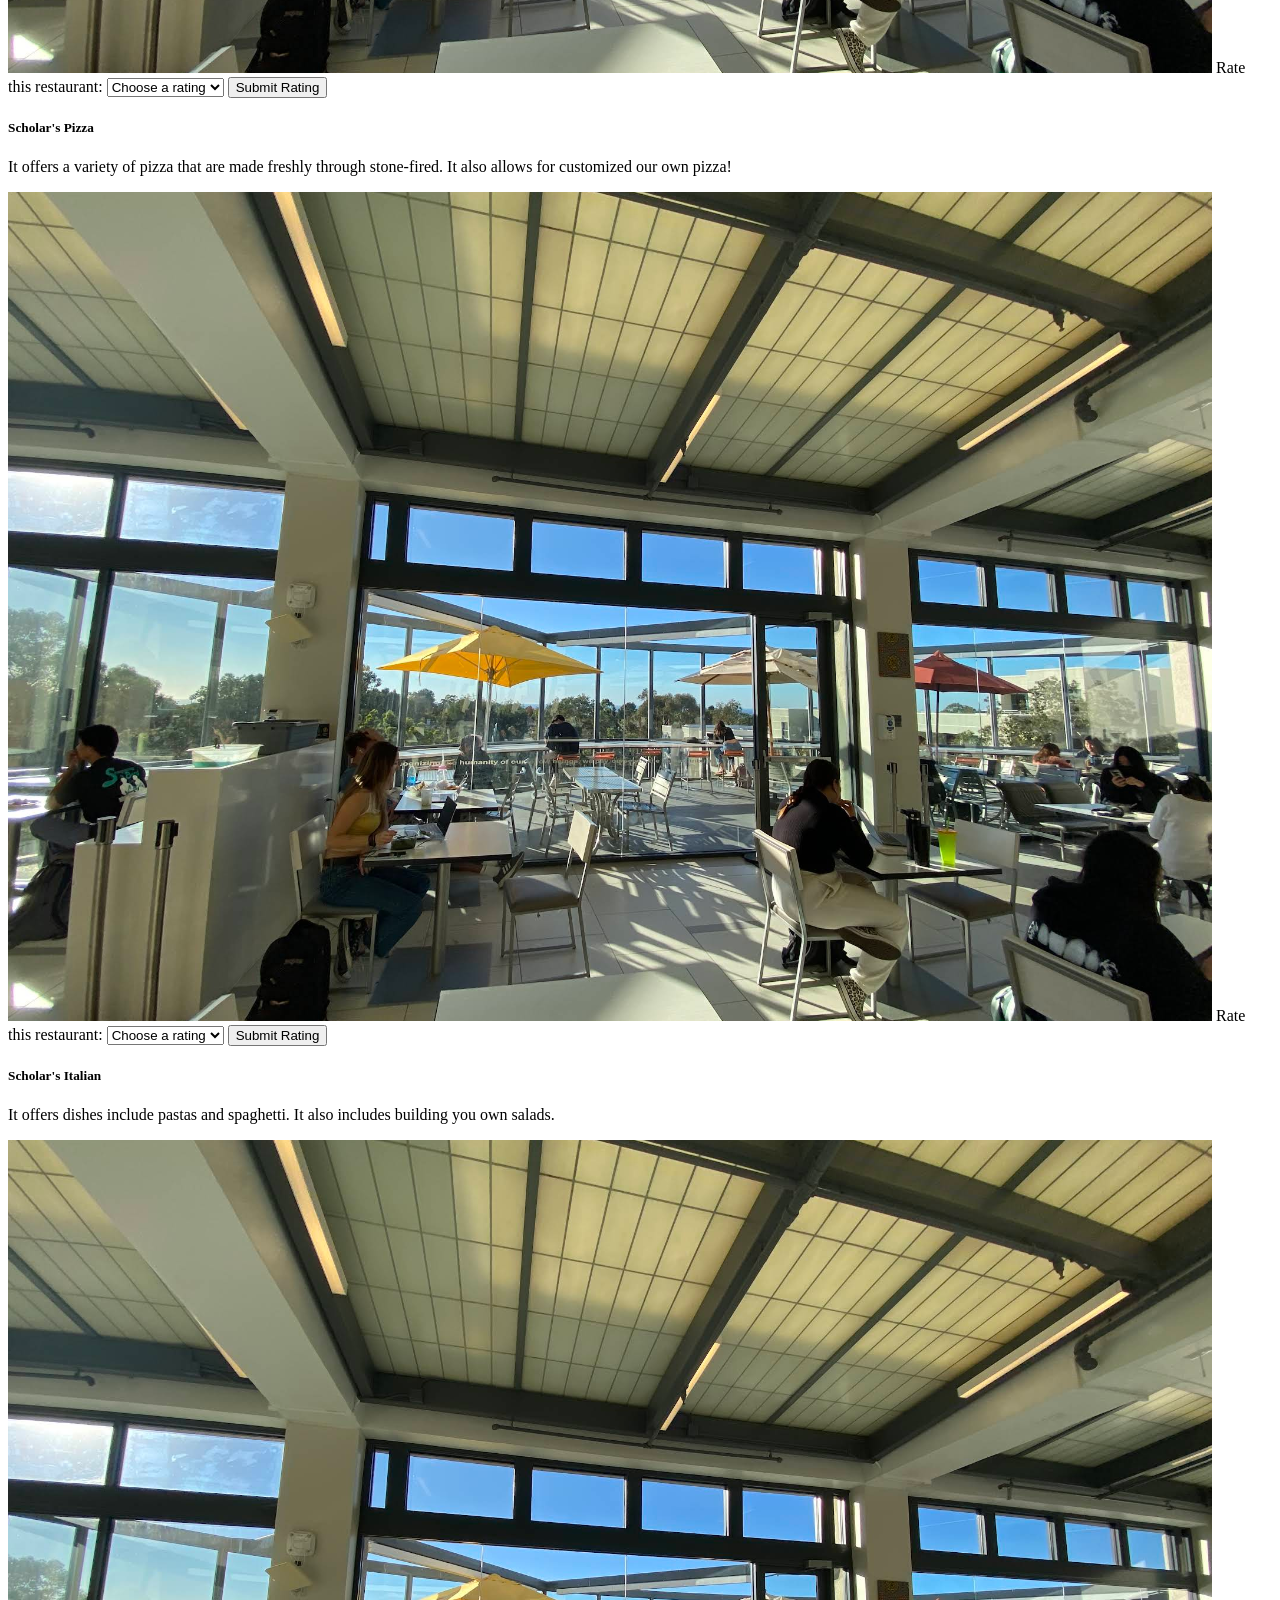
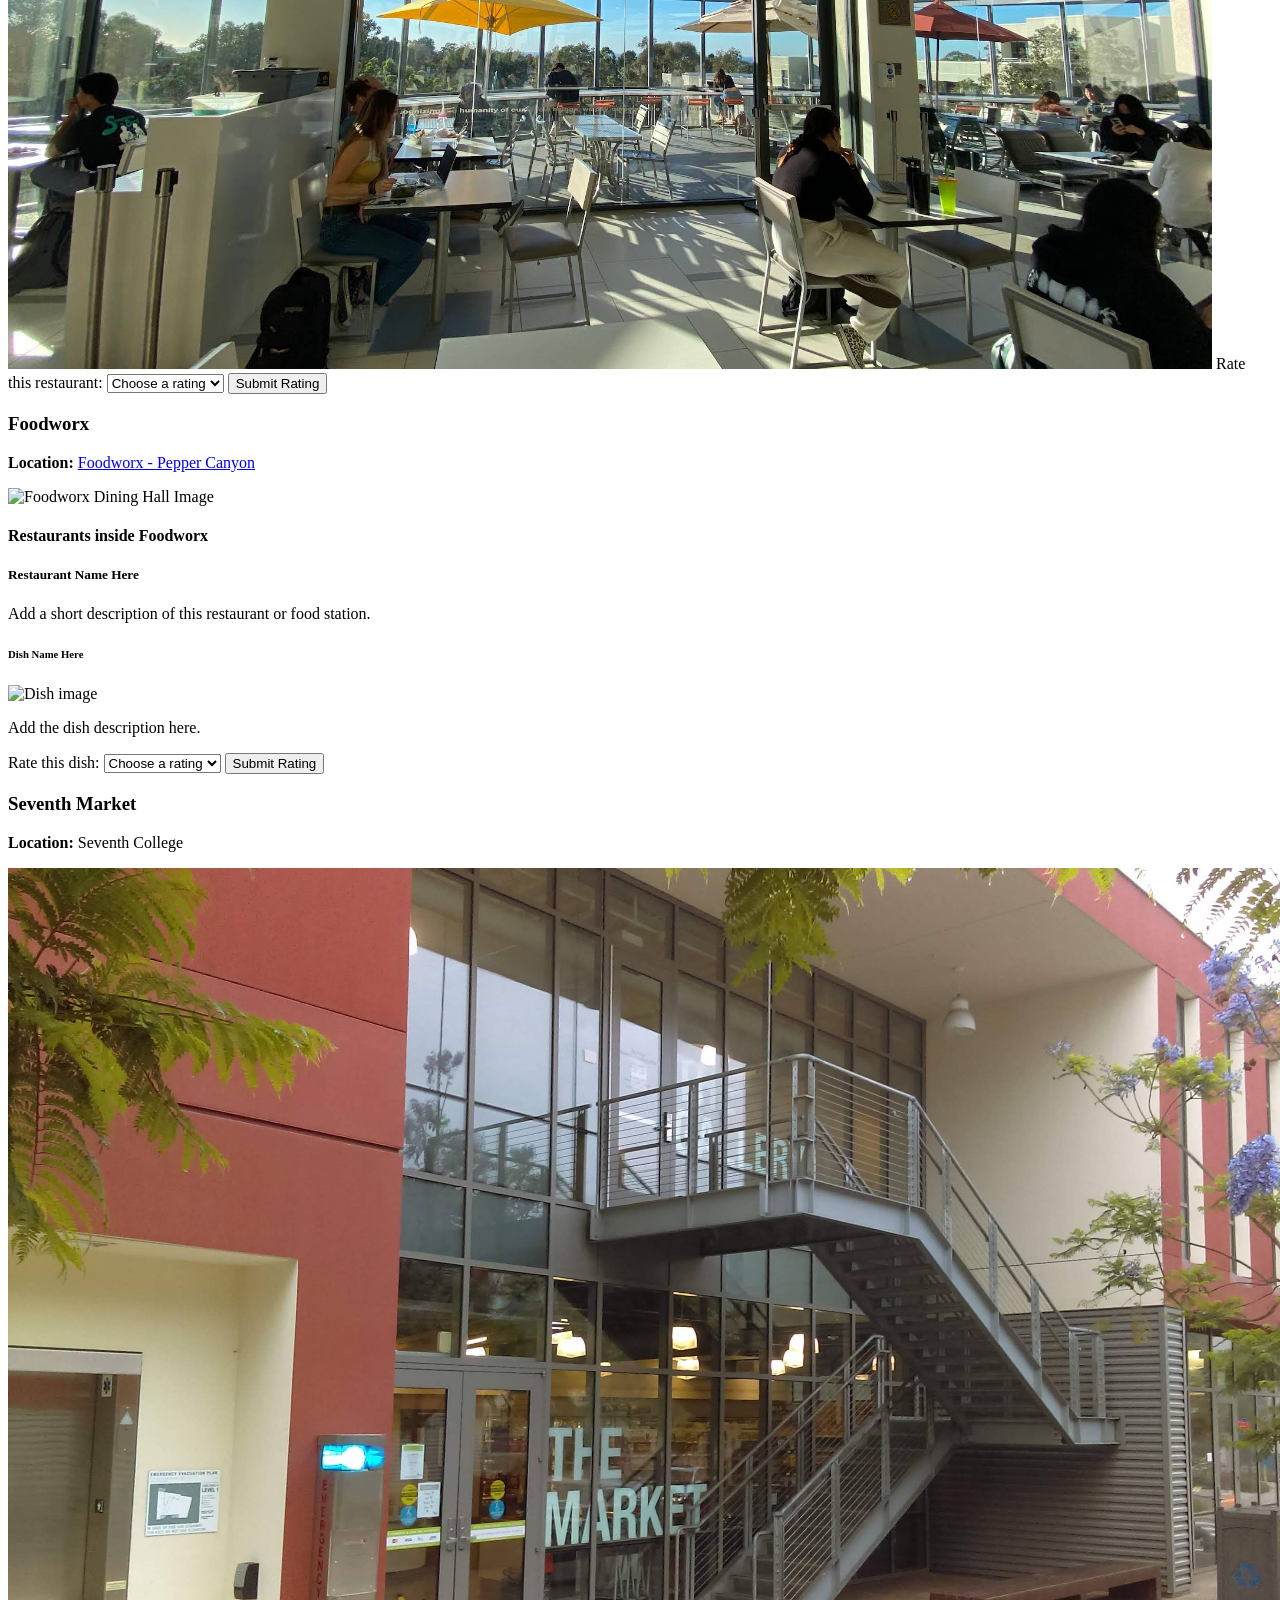
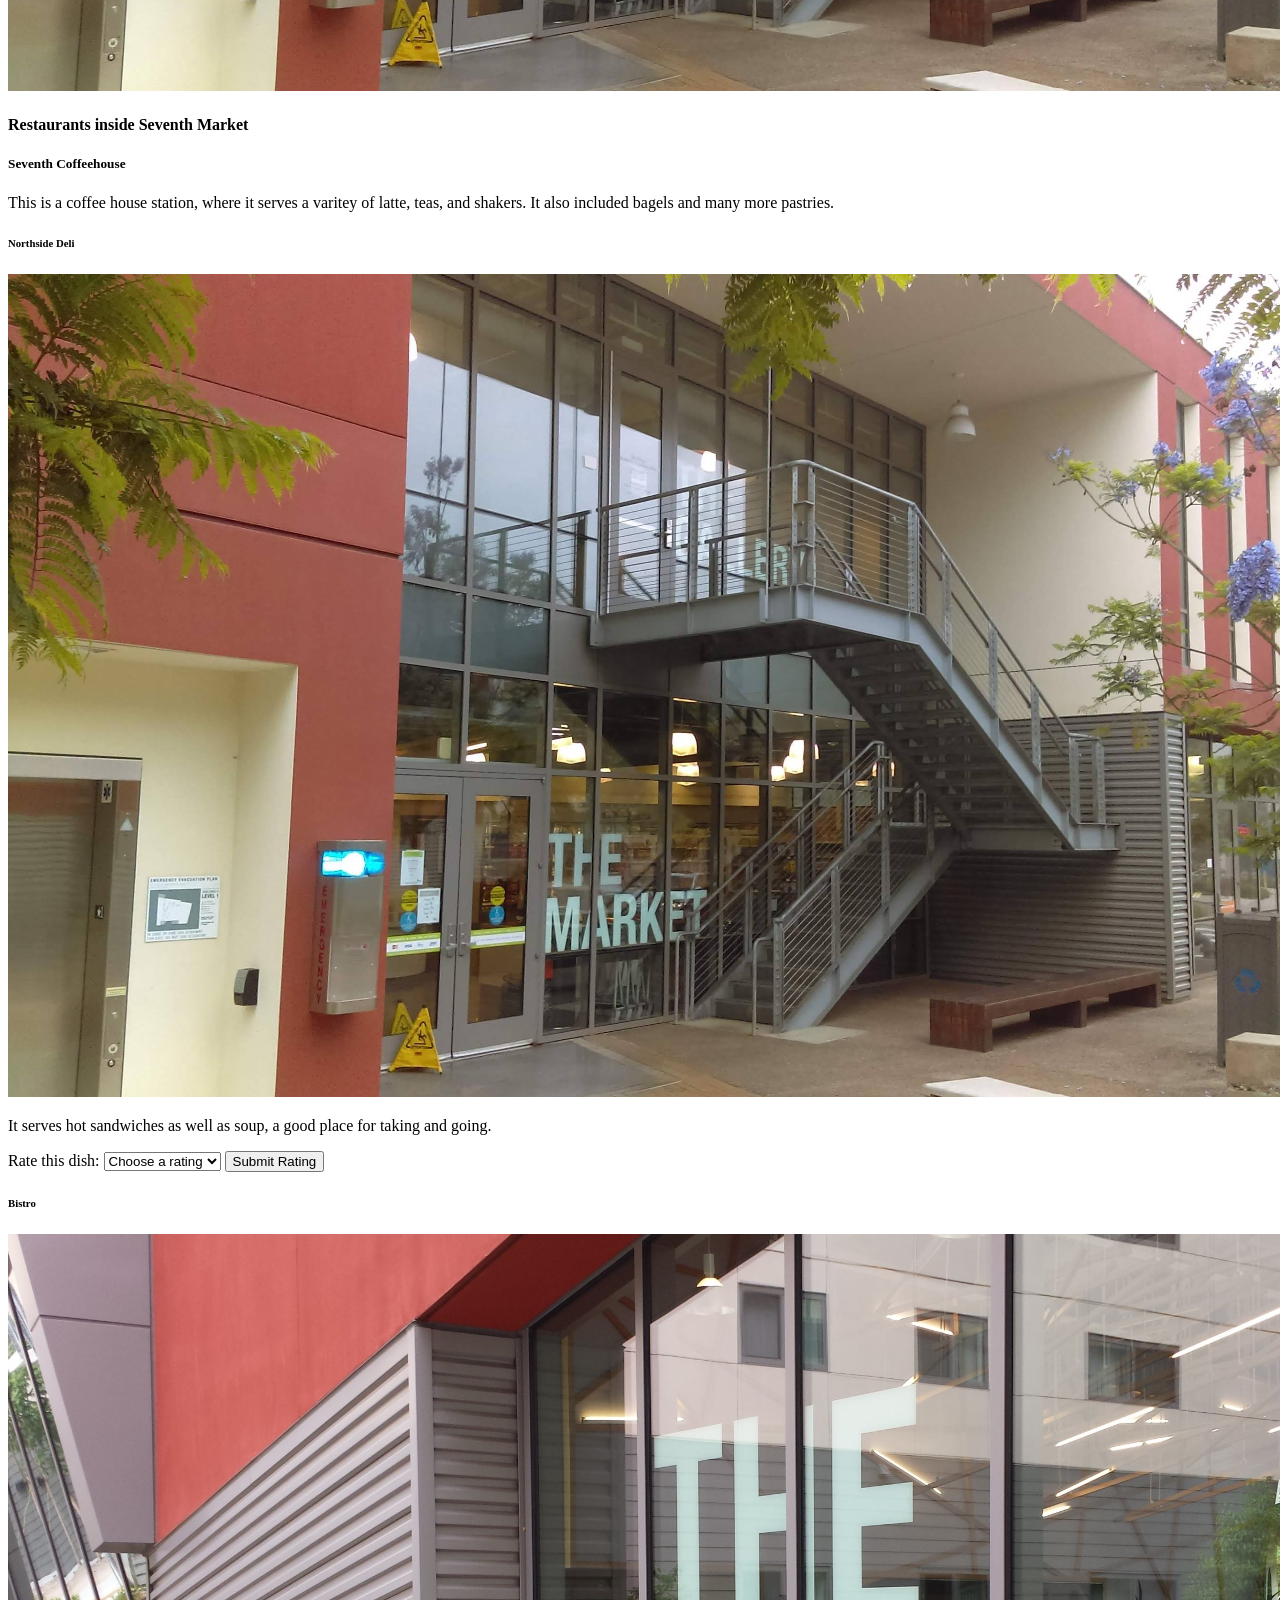
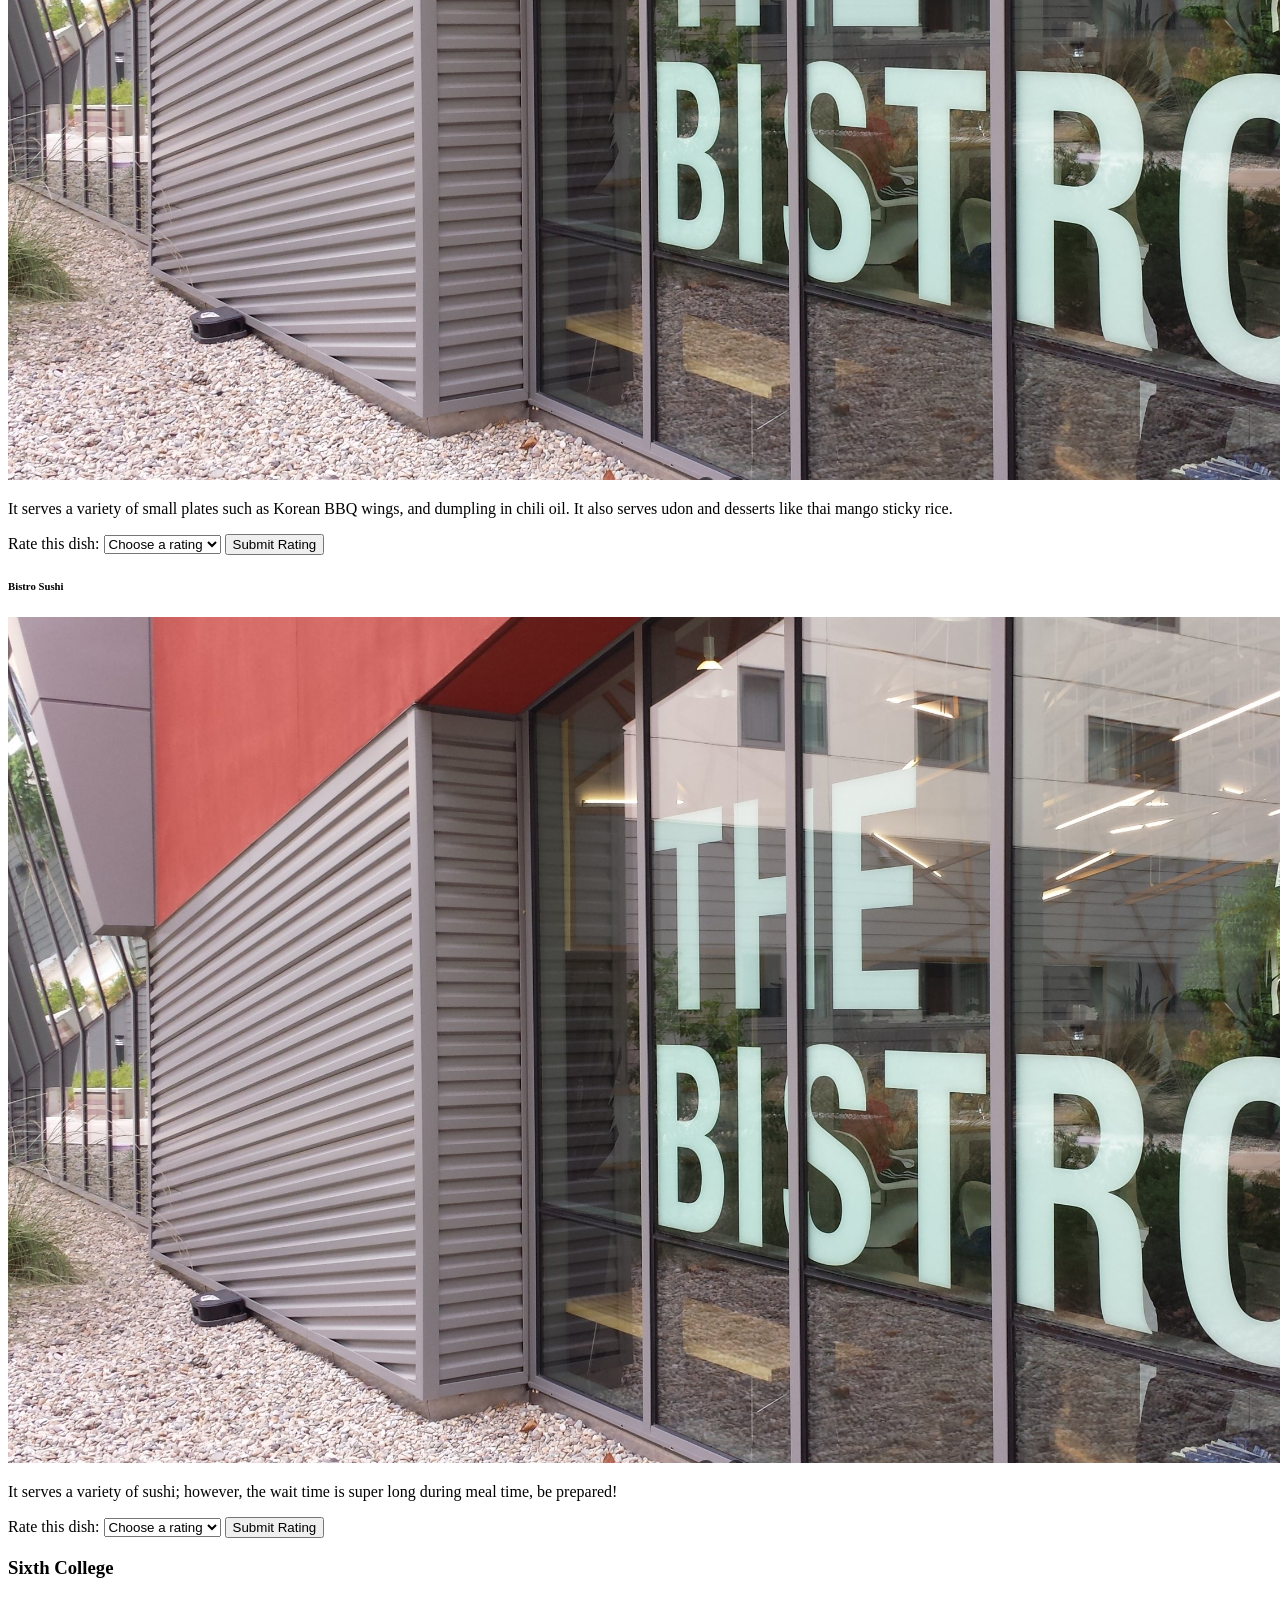
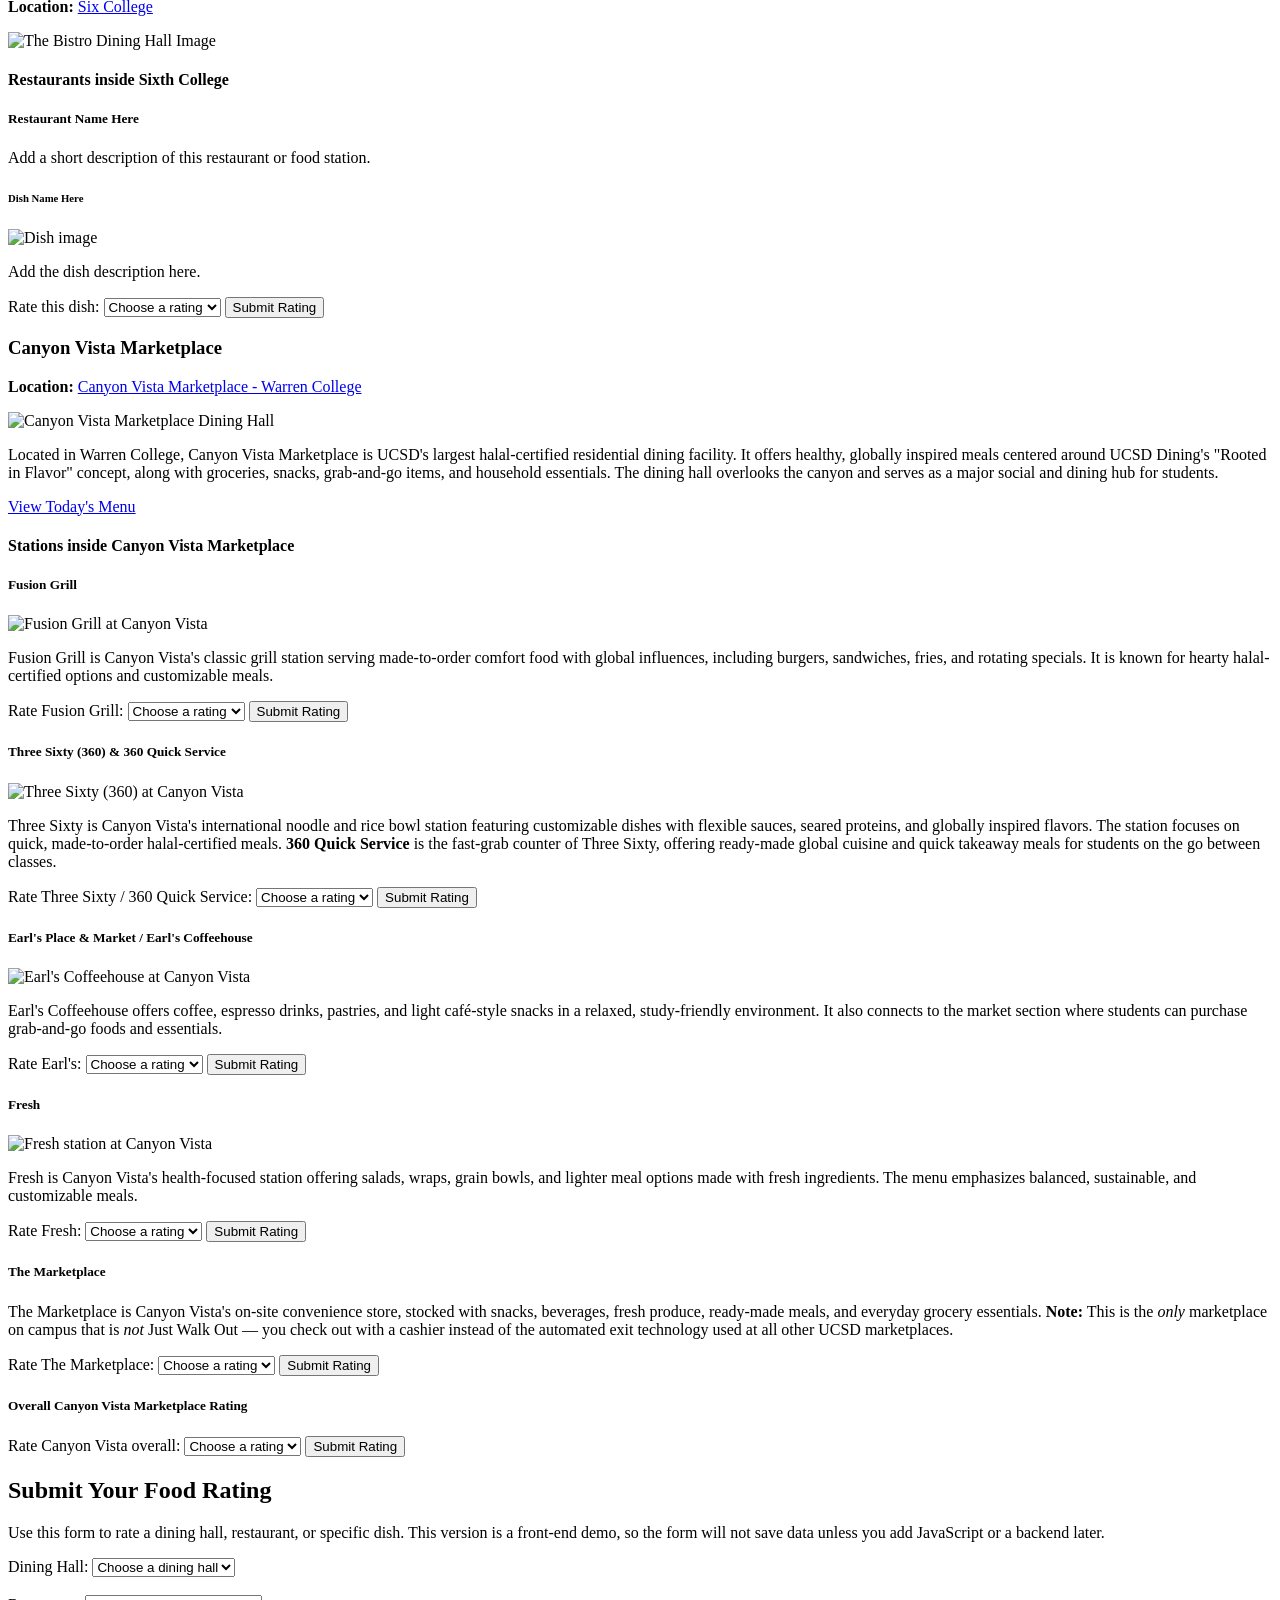
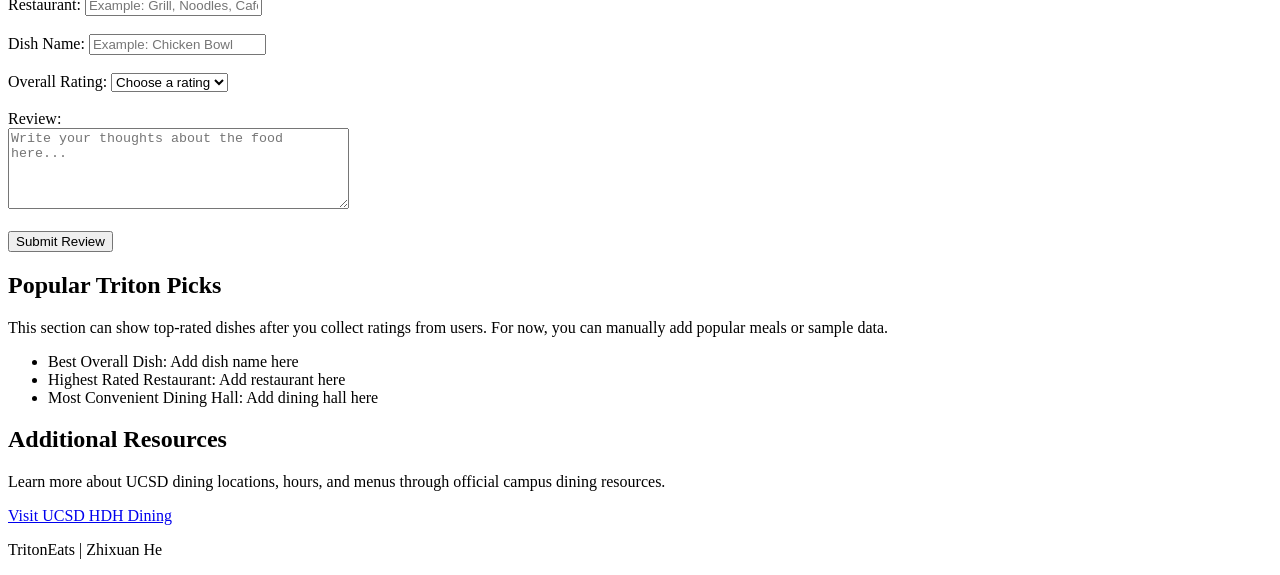
==== commit 5cab913b: "Update index.html - Seventh and Marshall updated!" ====
--- a/index.html
+++ b/index.html
@@ -396,7 +396,6 @@
 
     </article>
 
-
     <!-- ========== DINING HALL 3 ========== -->
     <article class="dining-hall-card">
       <h3>OceanView</h3>
@@ -404,28 +403,25 @@
         <a href="https://www.google.com/maps/place/Oceanview+Terrace/@32.8828811,-117.2410763,17.83z/data=!4m6!3m5!1s0x80dc06c585bbbc7b:0x3e7d6dc21944bb35!8m2!3d32.8831037!4d-117.2427668!16s%2Fg%2F1tj2nrpr?entry=ttu&g_ep=EgoyMDI2MDUwMi4wIKXMDSoASAFQAw%3D%3D"
            target="_blank">
            OceanView - Marshall College
-        </a>
-      </p>
-
-      <img src="" alt="OceanView Dining Hall Image" class="dining-hall-image" />
+        </a> 
+      </p>
+
+      <img src="img/Oceanview Inside.png" alt="OceanView Dining Hall Image" class="dining-hall-image" />
 
       <h4>Restaurants inside OceanView</h4>
 
       <div class="restaurant-card">
-        <h5>Restaurant Name Here</h5>
-        <p>
-          Add a short description of this restaurant or food station.
-        </p>
-
-        <div class="dish-card">
-          <h6>Dish Name Here</h6>
-          <img src="" alt="Dish image" class="dish-image" />
-          <p>
-            Add the dish description here.
-          </p>
-
-          <label for="dish3-rating">Rate this dish:</label>
-          <select id="dish3-rating" name="dish3-rating">
+        <h5>Counter Culture</h5>
+        <p>
+          This place mainly offers house-baked pastries, gelato, and acai 
+          bowls. They also serve espresso drinks, a variety of fruit 
+          smoothies, and toasted bagels with unqiue spreads.
+        </p>
+        <img src="img/Oceanview Inside.png"
+              alt="Counter Culture at Oceanview" class="dining-hall-image">
+
+          <label for="counter-culture-rating">Rate this restaurant:</label>
+          <select id="counter-culture-rating" name="counter-culture-rating">
             <option value="">Choose a rating</option>
             <option value="5">5 - Excellent</option>
             <option value="4">4 - Good</option>
@@ -436,6 +432,75 @@
 
           <button type="button">Submit Rating</button>
         </div>
+
+        <div class="restaurant-card">
+        <h5>Spice (Kosher Kitchen)</h5>
+        <p>
+          This restaurant offers a variety of garlic fries bowls, 
+          greek salads, and mazza bowls. It serves mainly Mediterranean
+          -inspired menu, highlighting Middle Eastern style of food,
+          as well as broader to North African dishes. 
+        </p>
+        <img src="img/Oceanview Inside.png"
+              alt="Spice at Oceanview" class="dining-hall-image">
+
+          <label for="spice-rating">Rate this restaurant:</label>
+          <select id="spice-rating" name="spice-rating">
+            <option value="">Choose a rating</option>
+            <option value="5">5 - Excellent</option>
+            <option value="4">4 - Good</option>
+            <option value="3">3 - Okay</option>
+            <option value="2">2 - Not great</option>
+            <option value="1">1 - Poor</option>
+          </select>
+
+          <button type="button">Submit Rating</button>
+        </div>
+
+        <div class="restaurant-card">
+        <h5>Scholar's Pizza</h5>
+        <p>
+          It offers a variety of pizza that are made freshly through
+          stone-fired. It also allows for customized our own pizza!
+        </p>
+        <img src="img/Oceanview Inside.png"
+              alt="Scholar's Pizza at Oceanview" class="dining-hall-image">
+
+          <label for="scholar-pizza-rating">Rate this restaurant:</label>
+          <select id="scholar-pizza-rating" name="scholar-pizza-rating">
+            <option value="">Choose a rating</option>
+            <option value="5">5 - Excellent</option>
+            <option value="4">4 - Good</option>
+            <option value="3">3 - Okay</option>
+            <option value="2">2 - Not great</option>
+            <option value="1">1 - Poor</option>
+          </select>
+
+          <button type="button">Submit Rating</button>
+        </div>
+
+        <div class="restaurant-card">
+        <h5>Scholar's Italian</h5>
+        <p>
+          It offers dishes include pastas and spaghetti. It also includes
+          building you own salads. 
+        </p>
+        <img src="img/Oceanview Inside.png"
+              alt="Scholar's Italian at Oceanview" class="dining-hall-image">
+
+          <label for="scholar-italian-rating">Rate this restaurant:</label>
+          <select id="scholar-italian-rating" name="scholar-italian-rating">
+            <option value="">Choose a rating</option>
+            <option value="5">5 - Excellent</option>
+            <option value="4">4 - Good</option>
+            <option value="3">3 - Okay</option>
+            <option value="2">2 - Not great</option>
+            <option value="1">1 - Poor</option>
+          </select>
+
+          <button type="button">Submit Rating</button>
+        </div>
+
       </div>
     </article>
 
@@ -481,38 +546,33 @@
       </div>
     </article>
 
-
     <!-- ========== DINING HALL 5 ========== -->
     <article class="dining-hall-card">
       <h3>Seventh Market</h3>
-
-      <p><strong>Location:</strong>
-        <a href="https://www.google.com/maps/place/The+Bistro+at+the+Strand/@32.887946,-117.2433791,18z/data=!4m10!1m2!2m1!1sbistro!3m6!1s0x80dc06eb6dc8f8fd:0xc94ef64c1f1f13a7!8m2!3d32.8879461!4d-117.242069!15sCgZiaXN0cm9aCCIGYmlzdHJvkgEXYXNpYW5fZnVzaW9uX3Jlc3RhdXJhbnSaASRDaGREU1VoTk1HOW5TMFZKUTBGblNVUjRkVFZ0YTJ0blJSQULgAQD6AQQIeRAt!16s%2Fg%2F1vpq75fp?entry=ttu&g_ep=EgoyMDI2MDUwMi4wIKXMDSoASAFQAw%3D%3D"
-           target="_blank">
-           Bistro - Seventh College
-        </a>
-      </p>
-      
-
-      <img src="" alt="Seventh Market Dining Hall Image" class="dining-hall-image" />
+      <p><strong>Location:</strong> Seventh College</p>
+
+      <img src="img/Outside seventh market.png" alt="Seventh Market Dining Hall Image" class="dining-hall-image" />
 
       <h4>Restaurants inside Seventh Market</h4>
 
       <div class="restaurant-card">
-        <h5>Restaurant Name Here</h5>
-        <p>
-          Add a short description of this restaurant or food station.
-        </p>
-
-        <div class="dish-card">
-          <h6>Dish Name Here</h6>
-          <img src="" alt="Dish image" class="dish-image" />
-          <p>
-            Add the dish description here.
-          </p>
-
-          <label for="dish7-rating">Rate this dish:</label>
-          <select id="dish7-rating" name="dish7-rating">
+        <h5>Seventh Coffeehouse</h5>
+        <p>
+          This is a coffee house station, where it serves a varitey of 
+          latte, teas, and shakers. It also included bagels and many
+          more pastries. 
+        </p>
+
+      <div class="restaurant-card">
+        <h6>Northside Deli</h6>
+        <img src="img/Outside seventh market.png" alt="restaurant image" class="restaurant-image" />
+        <p>
+          It serves hot sandwiches as well as soup, a good place for 
+          taking and going. 
+        </p>
+
+          <label for="seventh-market-rating">Rate this dish:</label>
+          <select id="seventh-market-rating" name="seventh-market-rating">
             <option value="">Choose a rating</option>
             <option value="5">5 - Excellent</option>
             <option value="4">4 - Good</option>
@@ -523,9 +583,52 @@
 
           <button type="button">Submit Rating</button>
         </div>
+
+      <div class="restaurant-card">
+        <h6>Bistro</h6>
+        <img src="img/Outside bistro.png" alt="restaurant image" class="restaurant-image" />
+        <p>
+          It serves a variety of small plates such as Korean BBQ wings,
+          and dumpling in chili oil. It also serves udon and desserts
+          like thai mango sticky rice. 
+        </p>
+
+          <label for="bistro-rating">Rate this dish:</label>
+          <select id="bistro-rating" name="bistro-rating">
+            <option value="">Choose a rating</option>
+            <option value="5">5 - Excellent</option>
+            <option value="4">4 - Good</option>
+            <option value="3">3 - Okay</option>
+            <option value="2">2 - Not great</option>
+            <option value="1">1 - Poor</option>
+          </select>
+
+          <button type="button">Submit Rating</button>
+        </div>
+
+      <div class="restaurant-card">
+        <h6>Bistro Sushi</h6>
+        <img src="img/Outside bistro.png" alt="restaurant image" class="restaurant-image" />
+        <p>
+          It serves a variety of sushi; however, the wait time is super 
+          long during meal time, be prepared! 
+        </p>
+
+          <label for="bistro-sushi-rating">Rate this dish:</label>
+          <select id="bistro-sushi-rating" name="bistro-sushi-rating">
+            <option value="">Choose a rating</option>
+            <option value="5">5 - Excellent</option>
+            <option value="4">4 - Good</option>
+            <option value="3">3 - Okay</option>
+            <option value="2">2 - Not great</option>
+            <option value="1">1 - Poor</option>
+          </select>
+
+          <button type="button">Submit Rating</button>
+        </div>
+
       </div>
     </article>
-
 
     <!-- ========== DINING HALL 6 ========== -->
     <article class="dining-hall-card">
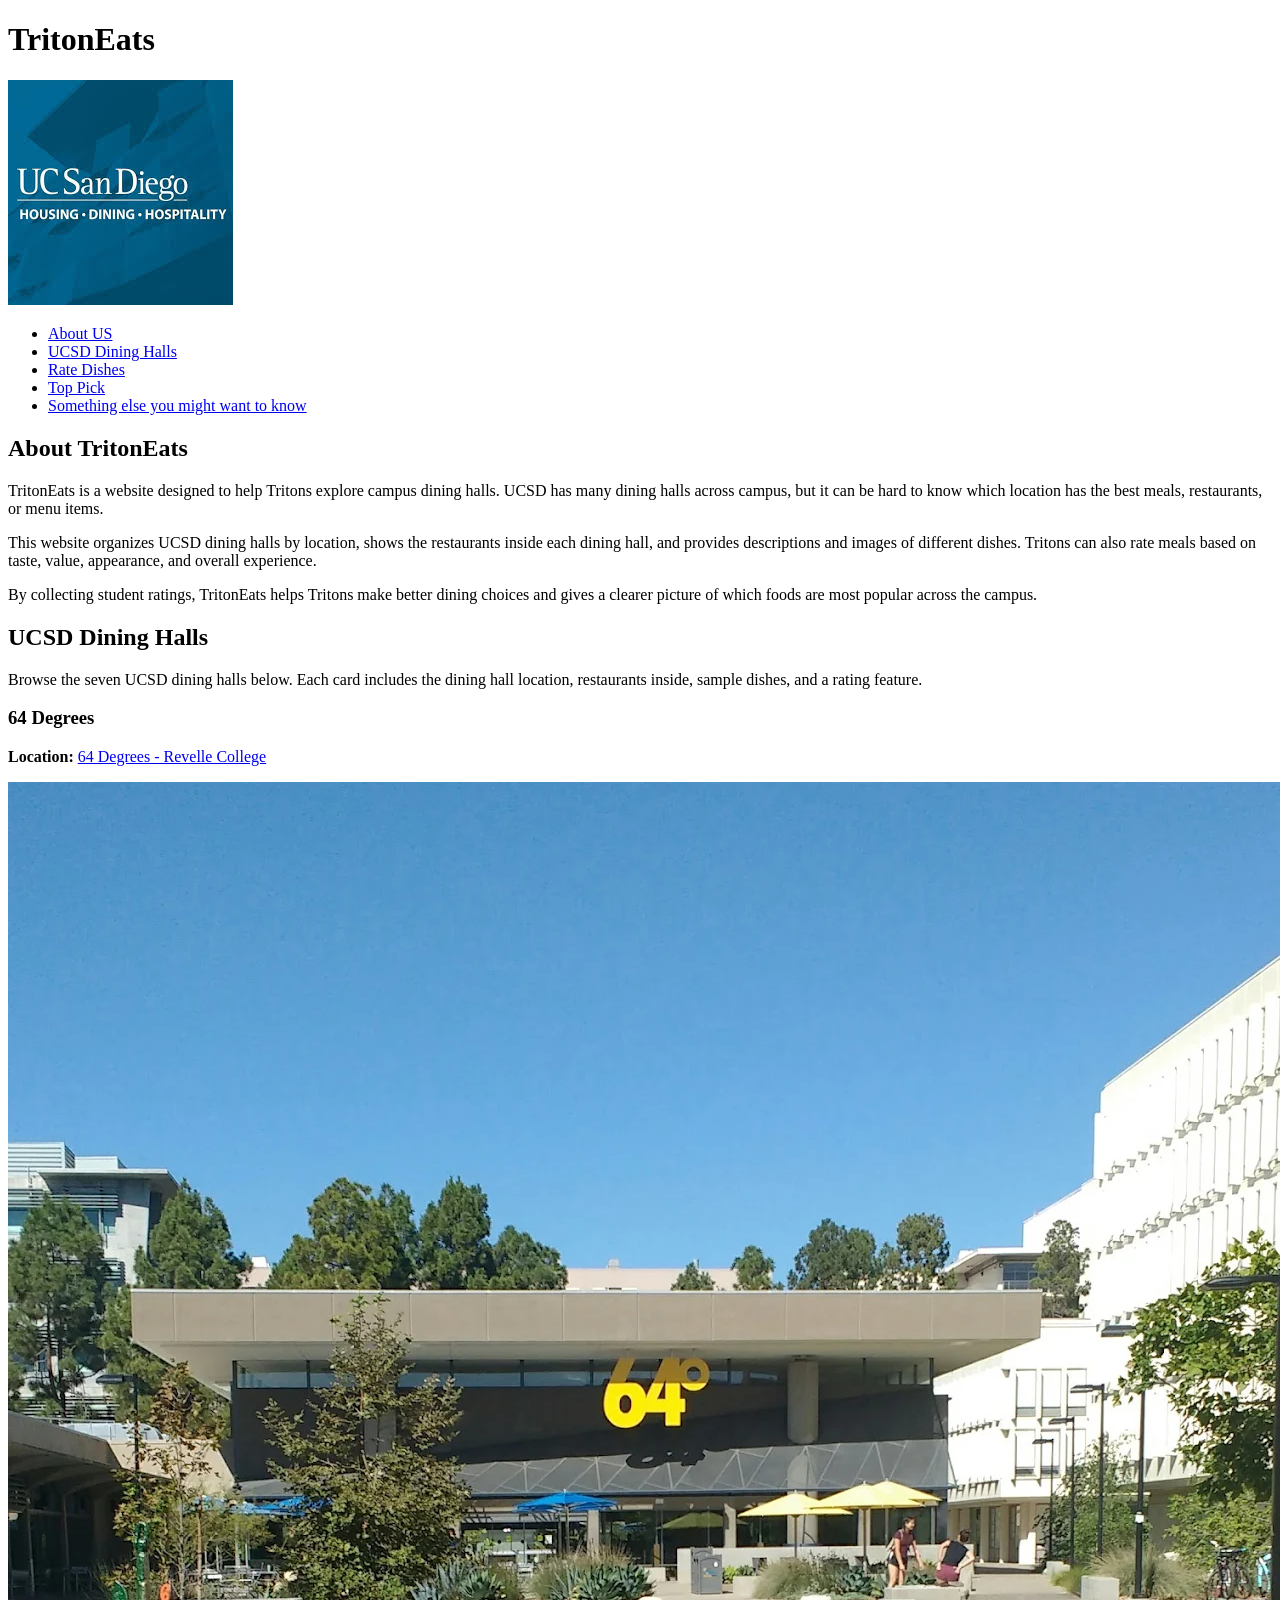
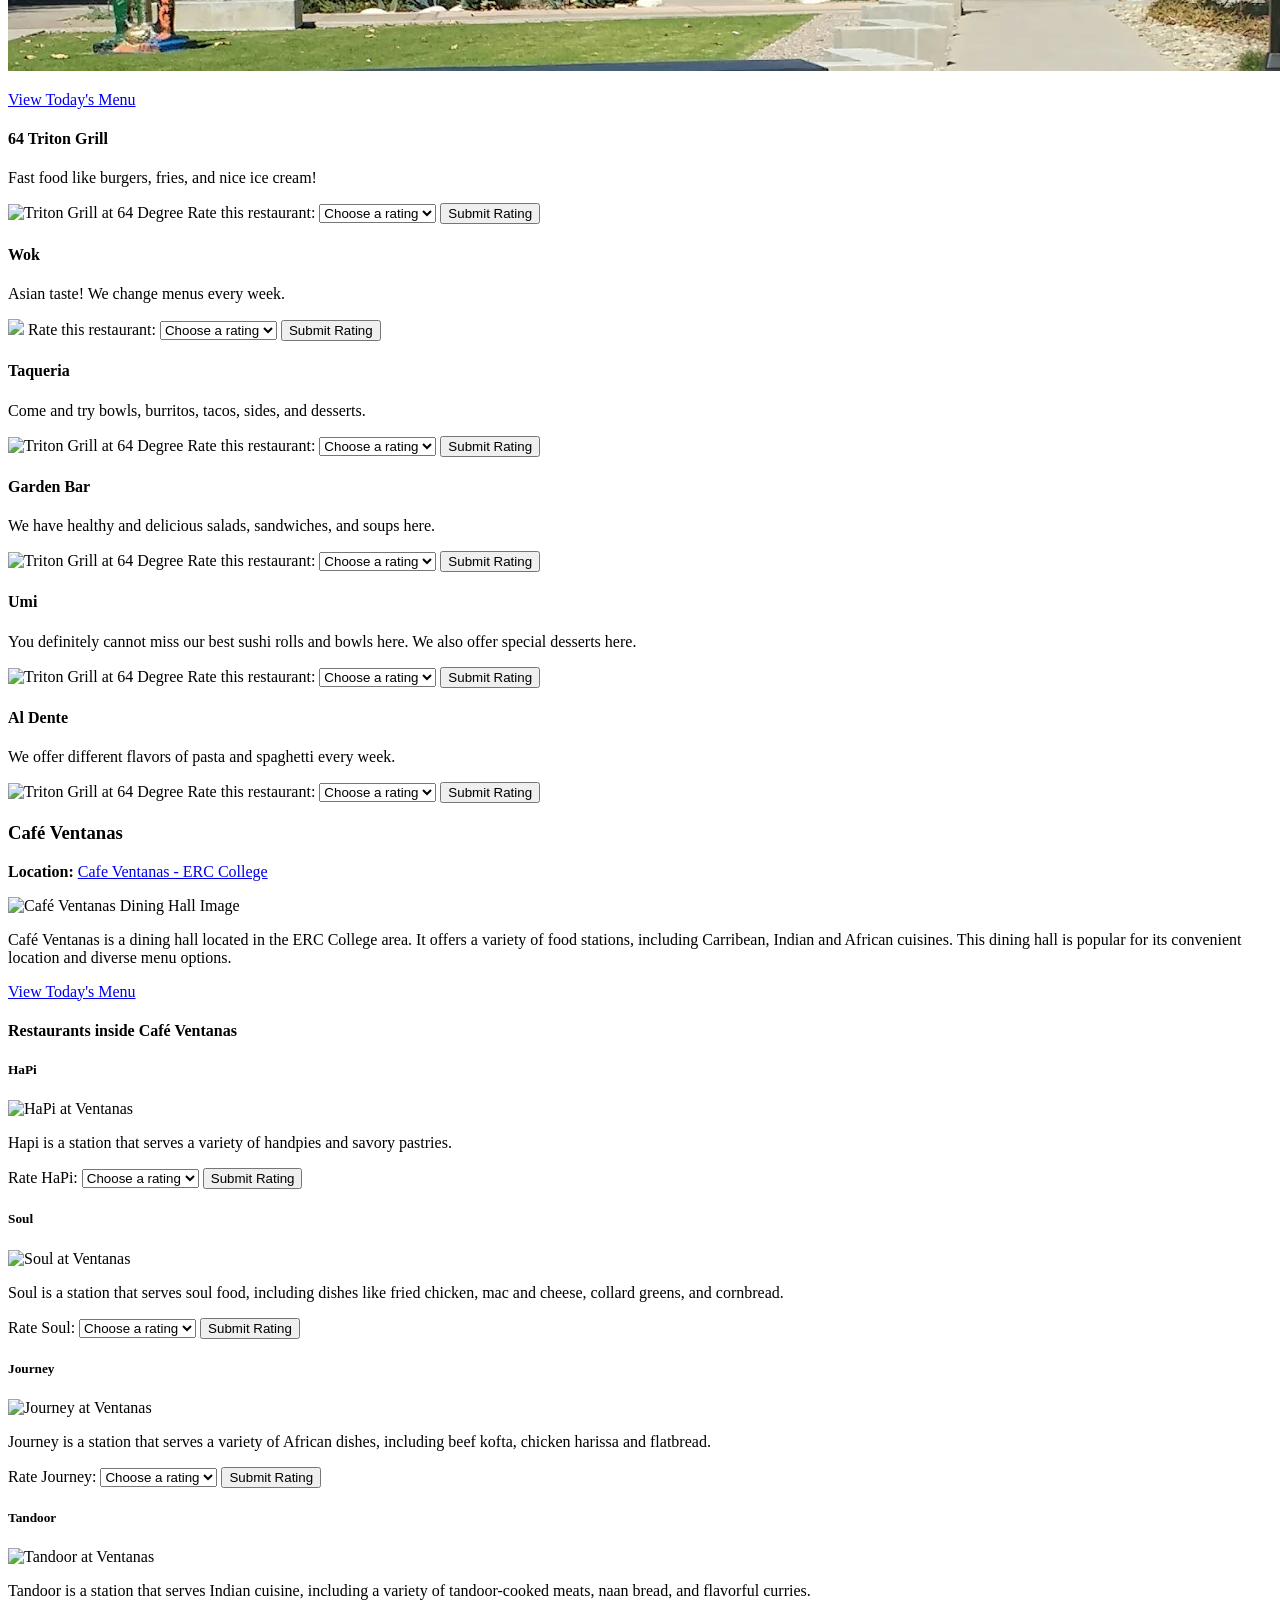
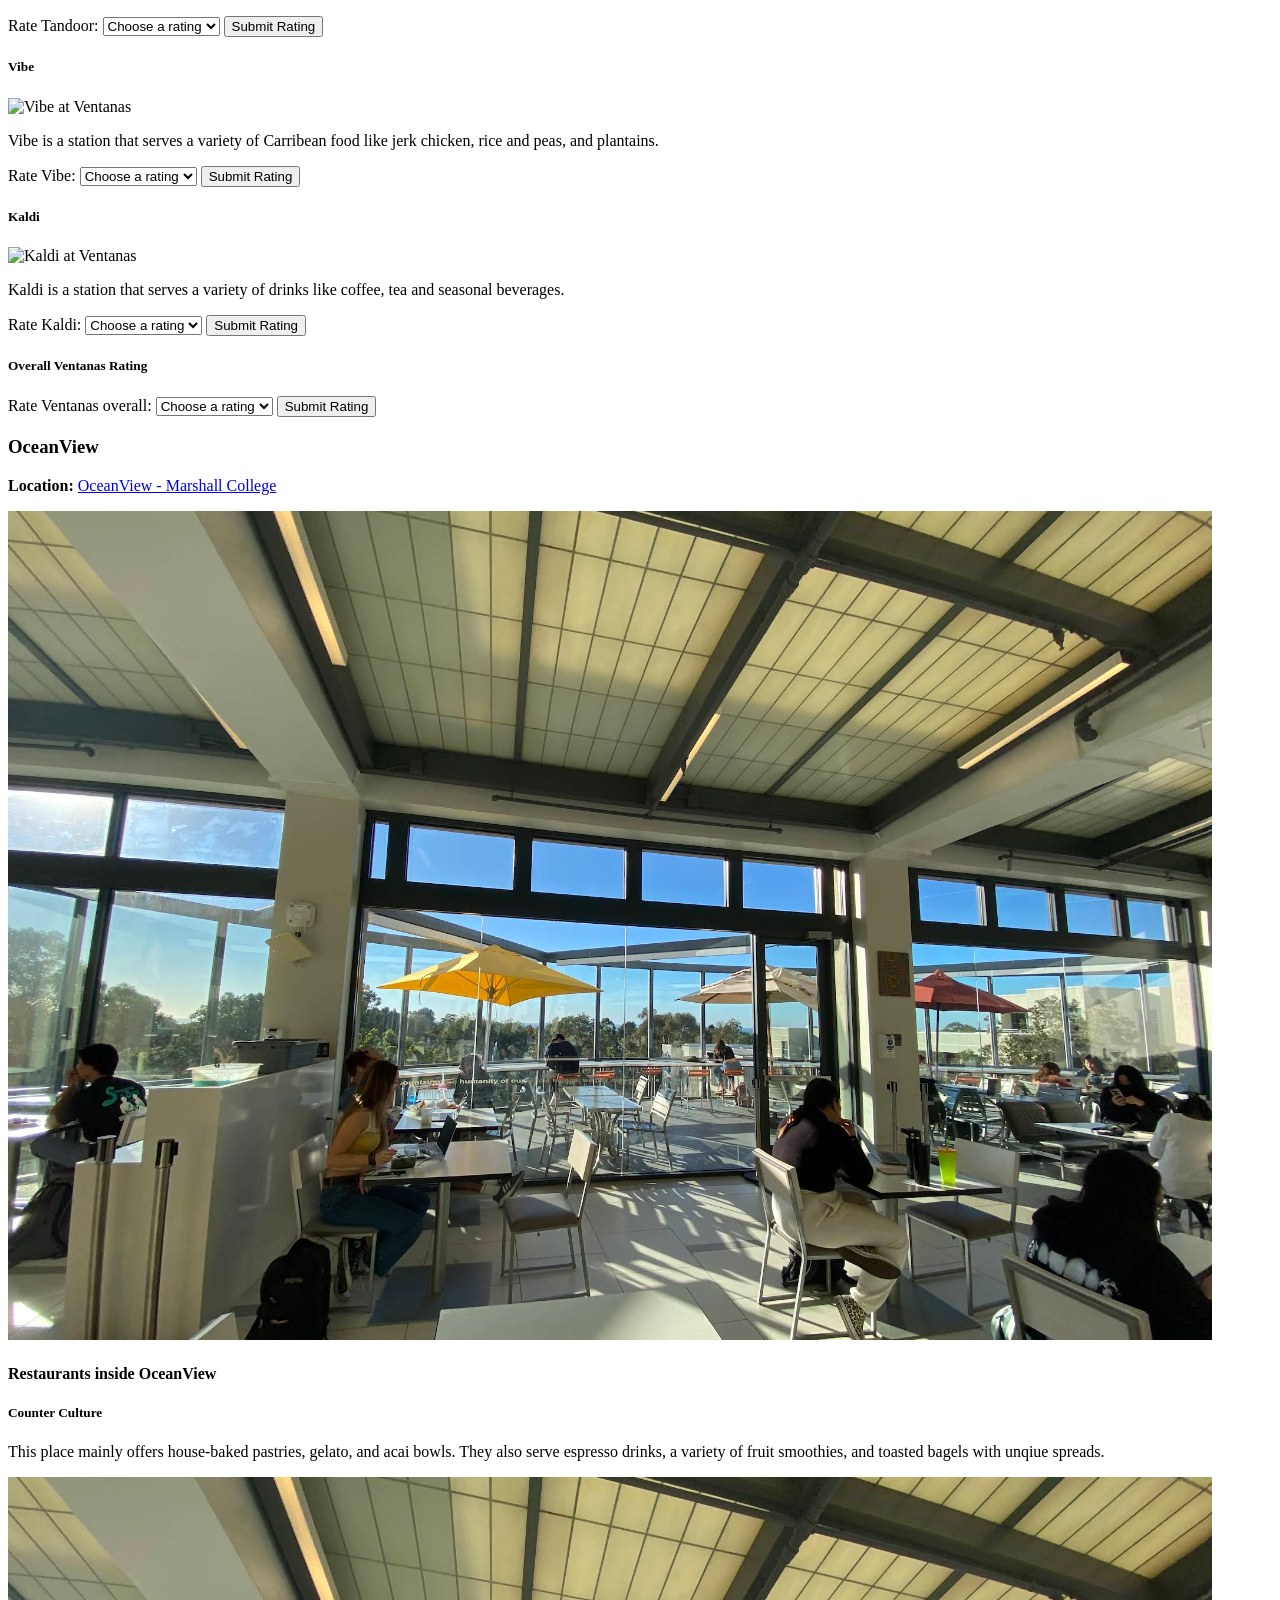
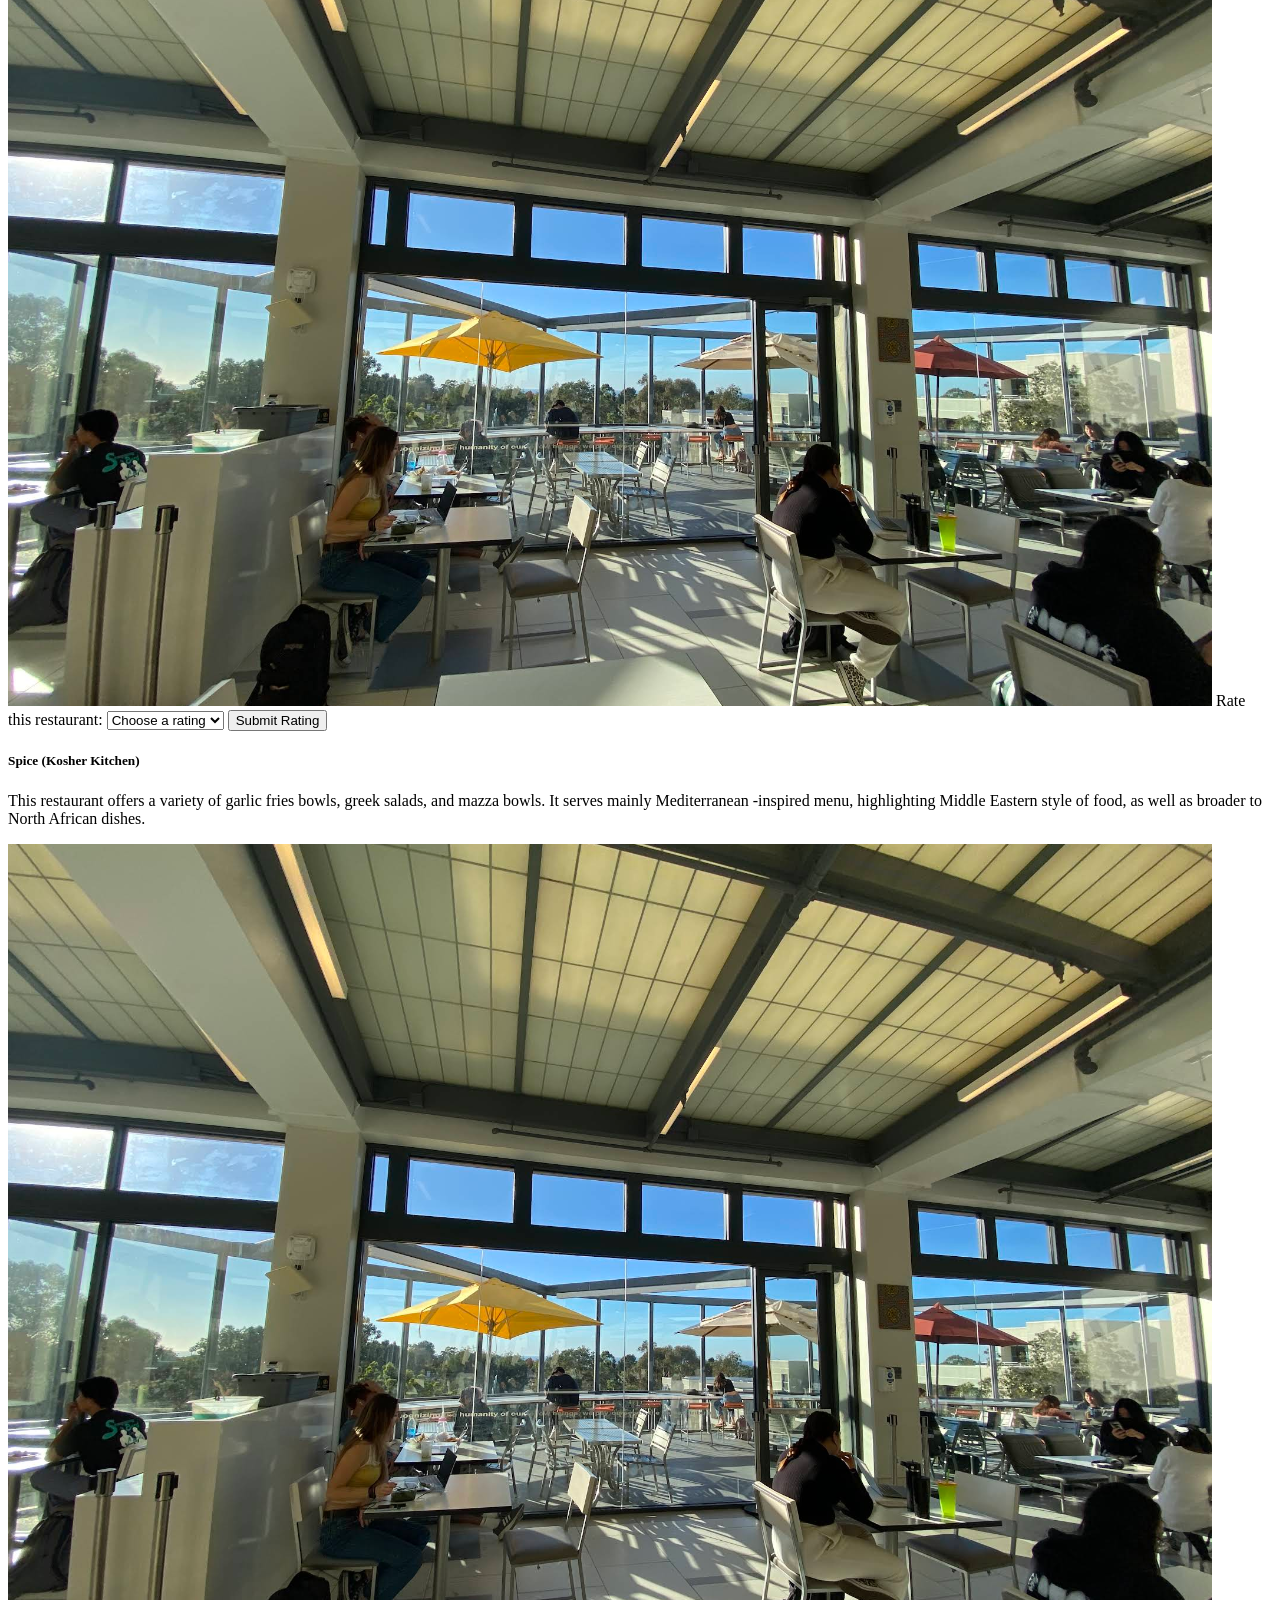
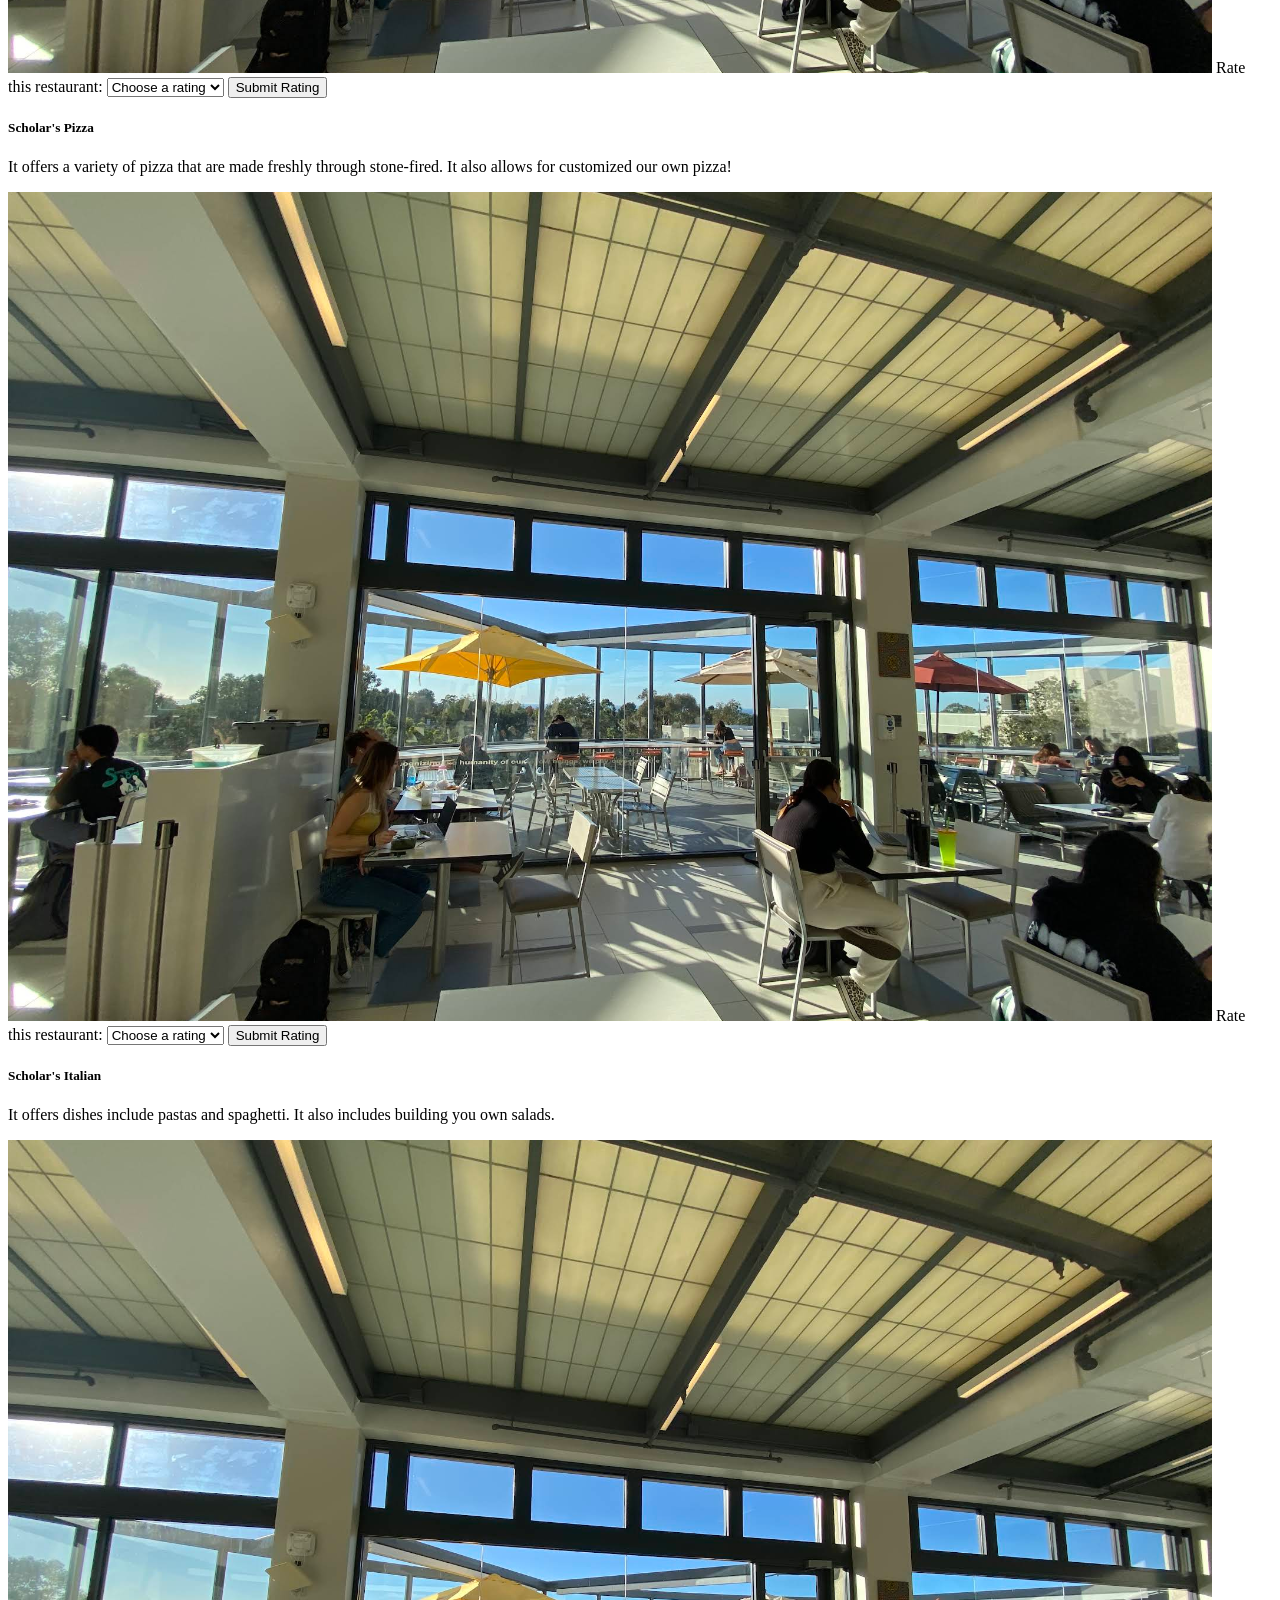
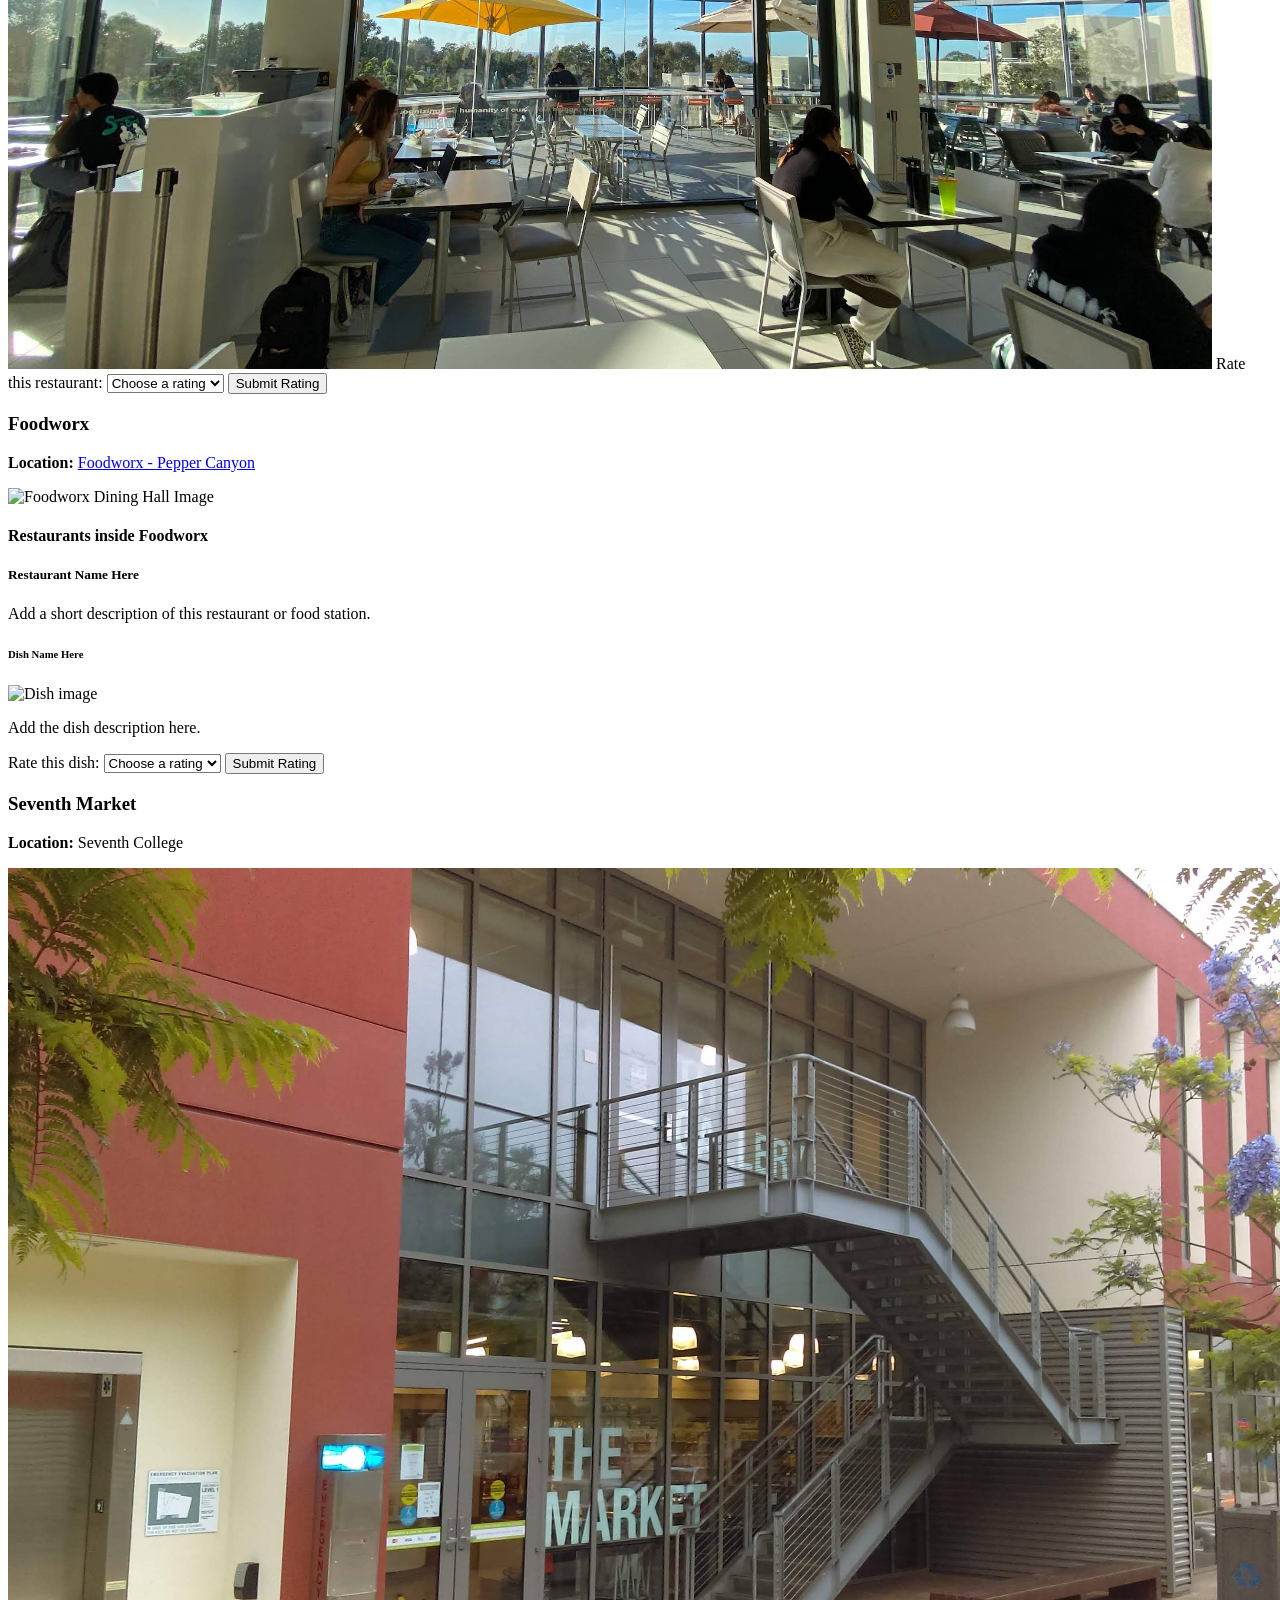
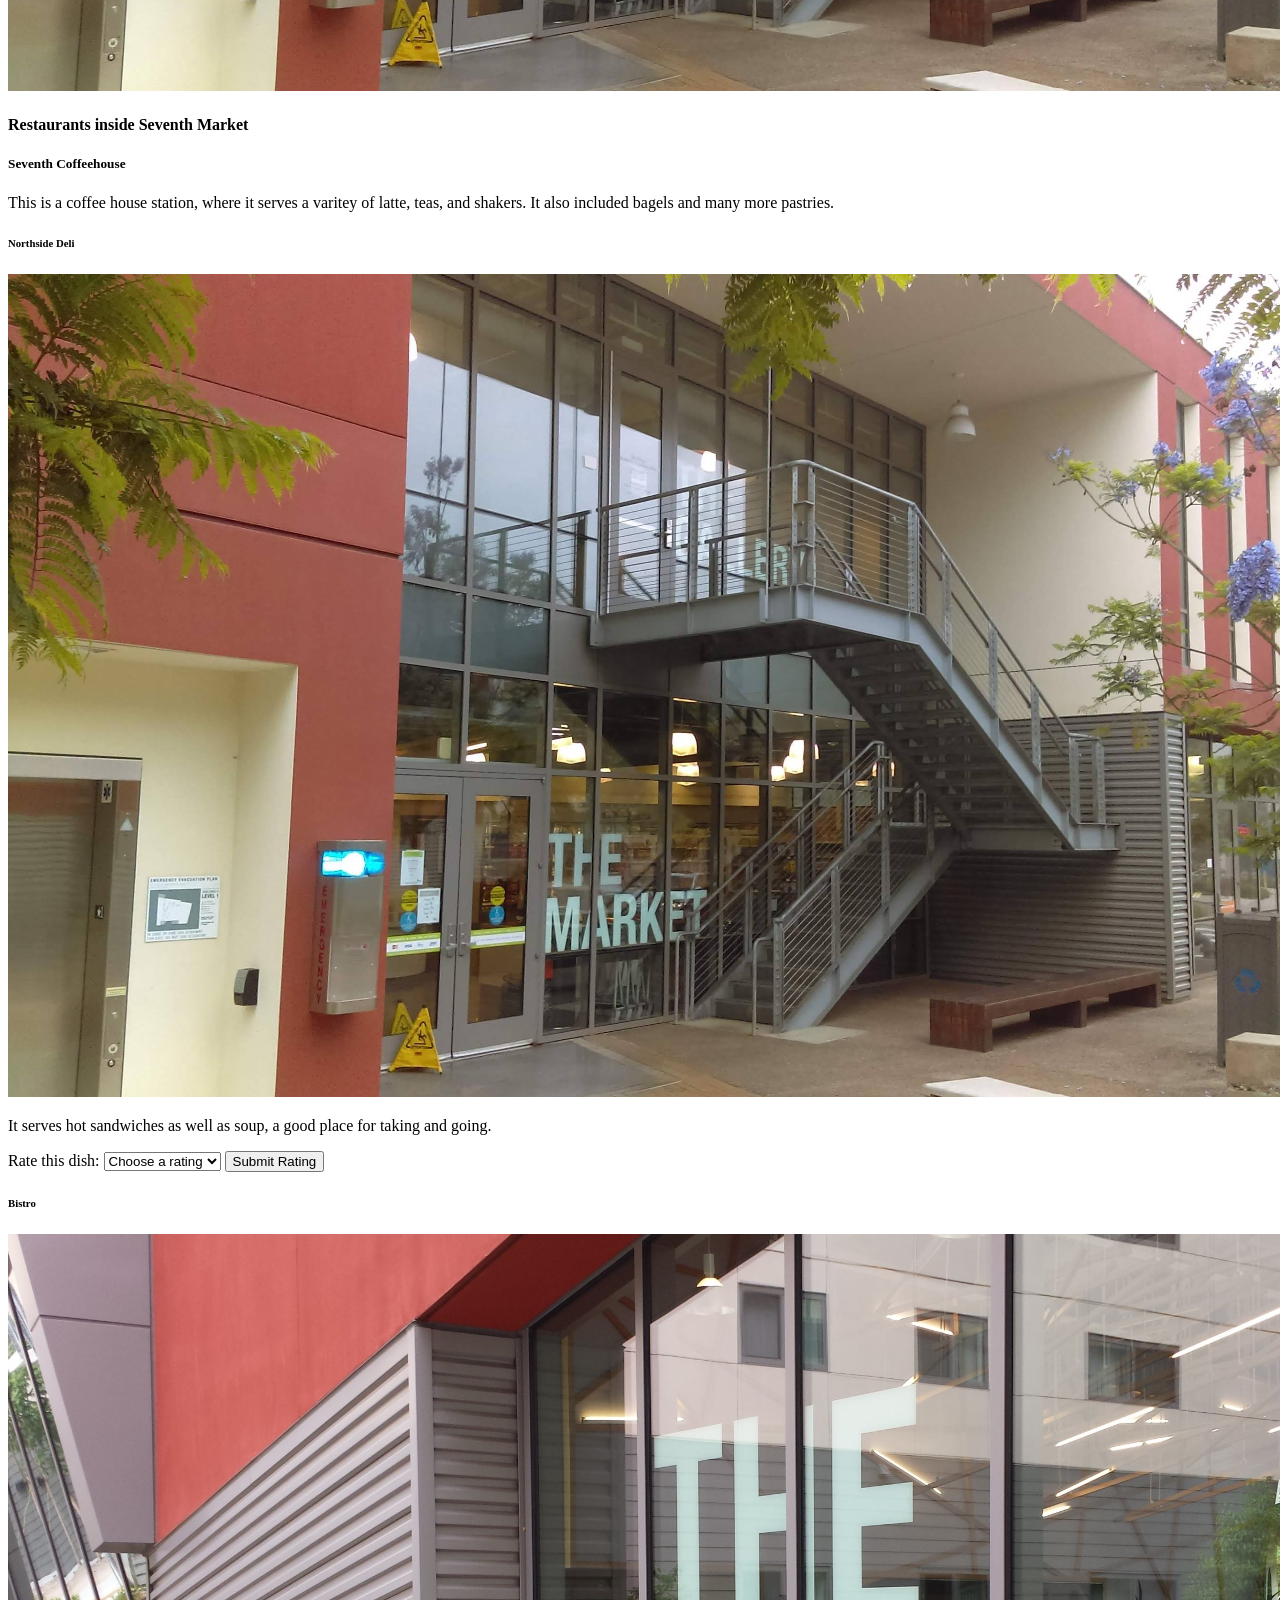
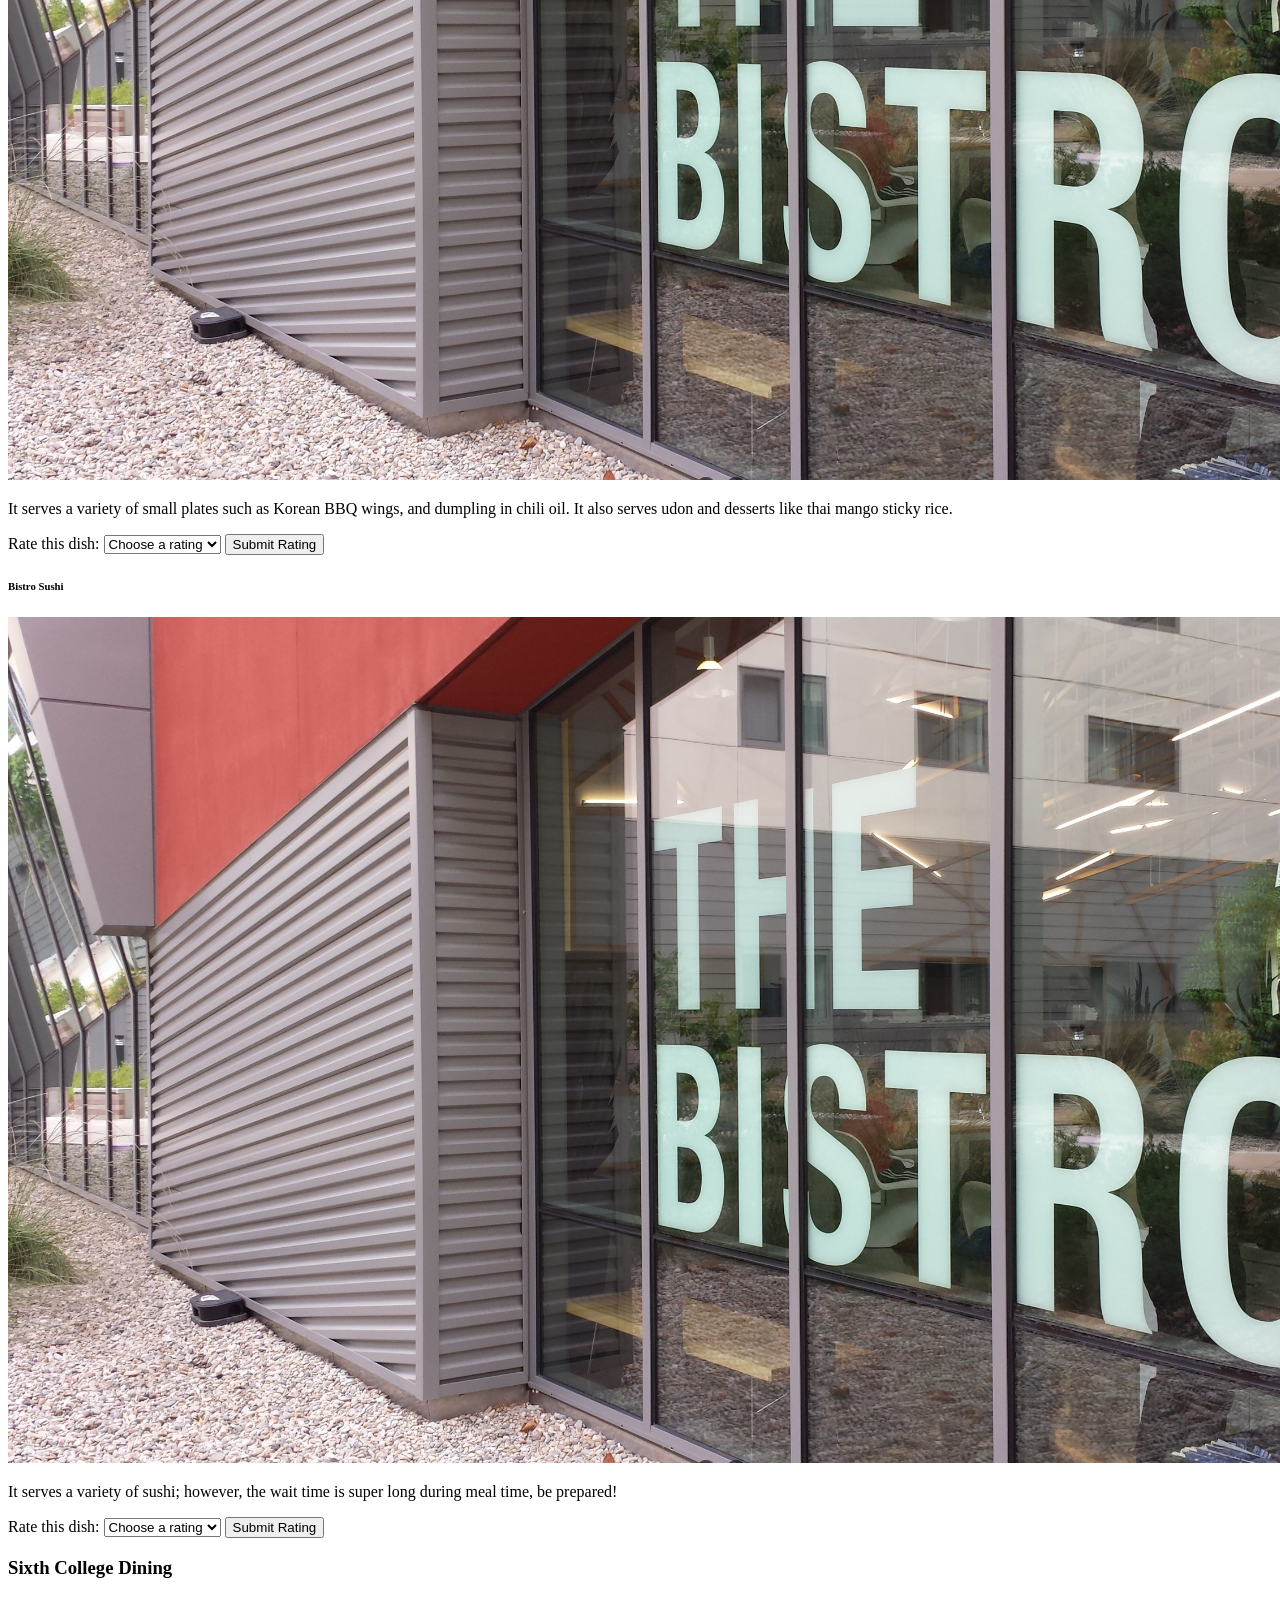
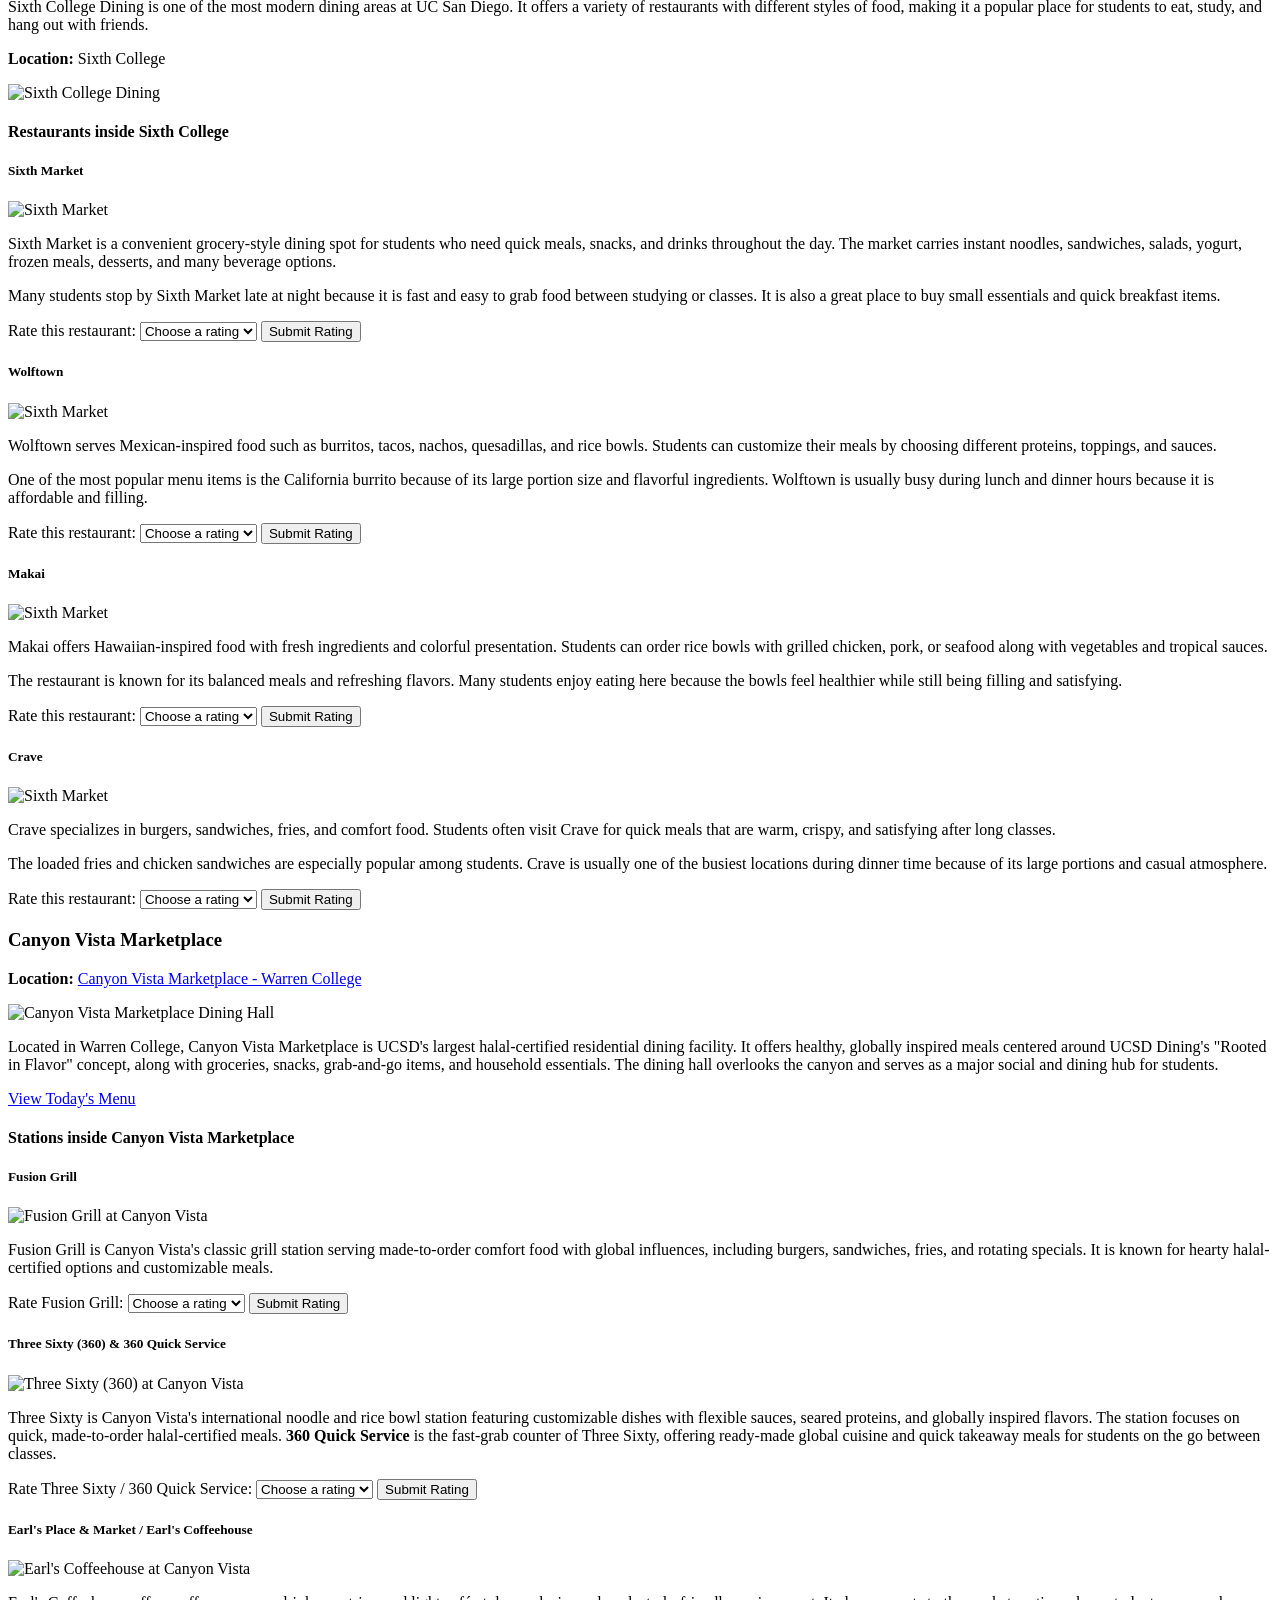
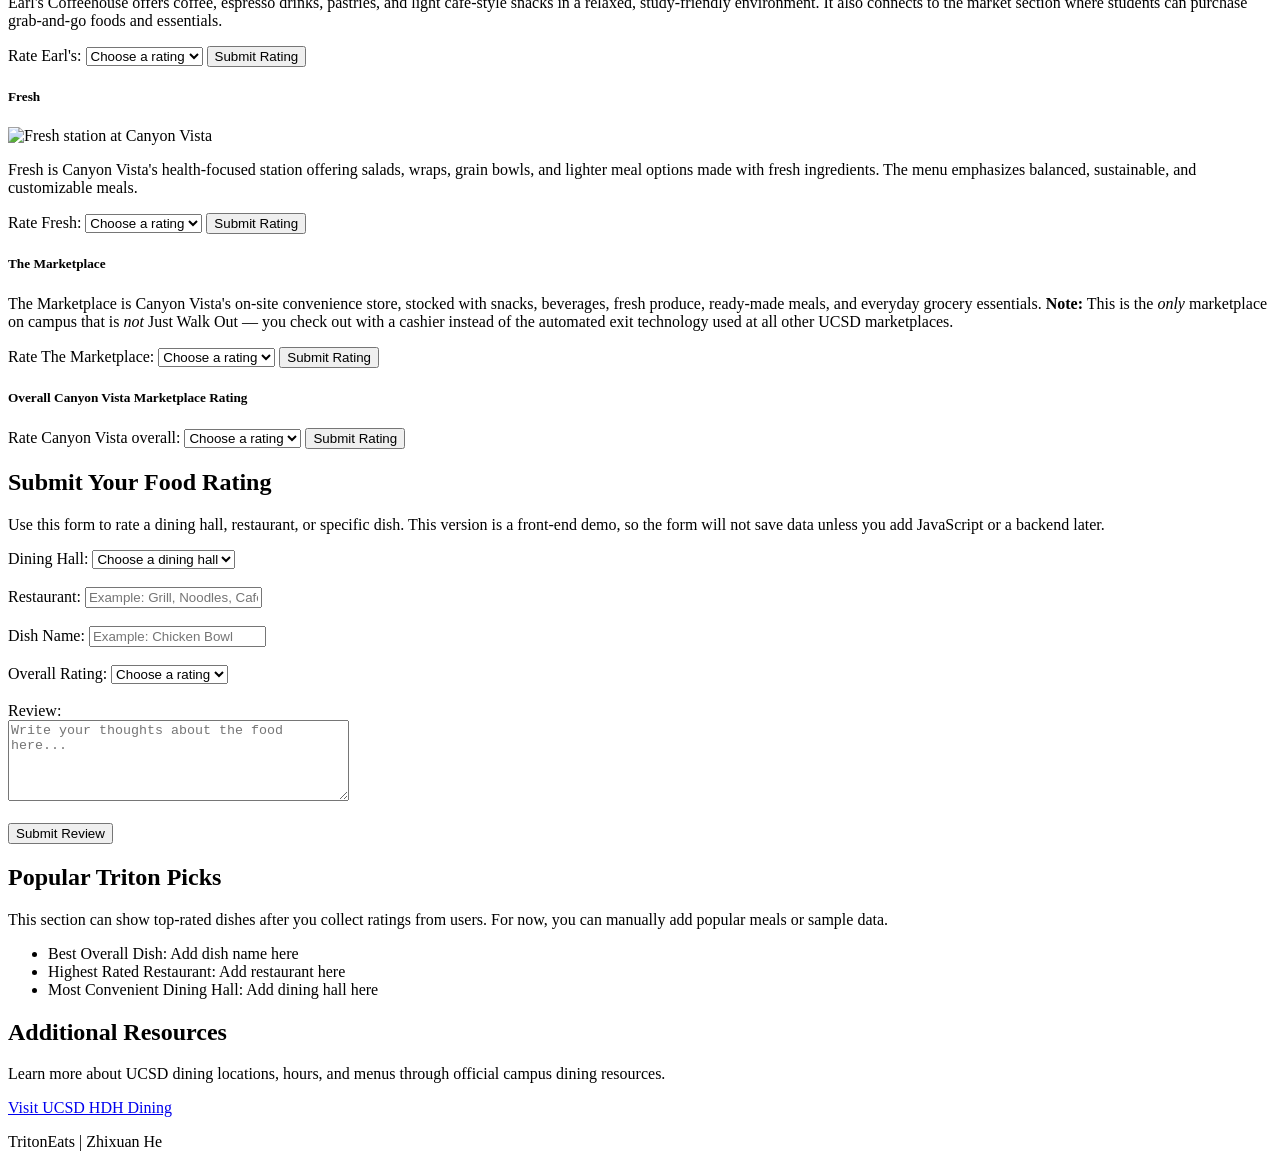
==== commit 118bbed1: "Update sixth dinning hall" ====
--- a/index.html
+++ b/index.html
@@ -632,44 +632,165 @@
 
     <!-- ========== DINING HALL 6 ========== -->
     <article class="dining-hall-card">
-      <h3>Sixth College</h3>
-      <p><strong>Location:</strong>
-        <a href="https://www.google.com/maps/place/Sixth+Market/@32.8800898,-117.2424852,20z/data=!4m6!3m5!1s0x80dc072587cfa2a9:0xb00bc95fb015e584!8m2!3d32.8800917!4d-117.2422501!16s%2Fg%2F11qywsn6tj?entry=ttu&g_ep=EgoyMDI2MDUwMi4wIKXMDSoASAFQAw%3D%3D"
-           target="_blank">
-           Six College
-        </a>
-      </p>
-      <img src="" alt="The Bistro Dining Hall Image" class="dining-hall-image" />
-
-      <h4>Restaurants inside Sixth College</h4>
-
-      <div class="restaurant-card">
-        <h5>Restaurant Name Here</h5>
-        <p>
-          Add a short description of this restaurant or food station.
-        </p>
-
-        <div class="dish-card">
-          <h6>Dish Name Here</h6>
-          <img src="" alt="Dish image" class="dish-image" />
-          <p>
-            Add the dish description here.
-          </p>
-
-          <label for="dish8-rating">Rate this dish:</label>
-          <select id="dish8-rating" name="dish8-rating">
-            <option value="">Choose a rating</option>
-            <option value="5">5 - Excellent</option>
-            <option value="4">4 - Good</option>
-            <option value="3">3 - Okay</option>
-            <option value="2">2 - Not great</option>
-            <option value="1">1 - Poor</option>
-          </select>
-
-          <button type="button">Submit Rating</button>
-        </div>
-      </div>
-    </article>
+  <h3>Sixth College Dining</h3>
+
+  <p class="intro">
+    Sixth College Dining is one of the most modern dining areas at UC San Diego.
+    It offers a variety of restaurants with different styles of food, making it
+    a popular place for students to eat, study, and hang out with friends.
+  </p>
+
+  <p><strong>Location:</strong> Sixth College</p>
+
+  <img
+  src="[data-uri]..."
+  alt="Sixth College Dining"
+  class="dining-hall-image"
+/>
+
+  <h4>Restaurants inside Sixth College</h4>
+
+  <!-- Sixth Market -->
+  <div class="restaurant-card">
+    <h5>Sixth Market</h5>
+
+    <img
+  src="[data-uri]..."
+  alt="Sixth Market"
+  class="restaurant-image"
+/>
+
+    <p>
+      Sixth Market is a convenient grocery-style dining spot for students who
+      need quick meals, snacks, and drinks throughout the day. The market
+      carries instant noodles, sandwiches, salads, yogurt, frozen meals,
+      desserts, and many beverage options.
+    </p>
+
+    <p>
+      Many students stop by Sixth Market late at night because it is fast and
+      easy to grab food between studying or classes. It is also a great place
+      to buy small essentials and quick breakfast items.
+    </p>
+
+    <label for="market-rating">Rate this restaurant:</label>
+    <select id="market-rating" name="market-rating">
+      <option value="">Choose a rating</option>
+      <option value="5">5 - Excellent</option>
+      <option value="4">4 - Good</option>
+      <option value="3">3 - Okay</option>
+      <option value="2">2 - Not great</option>
+      <option value="1">1 - Poor</option>
+    </select>
+
+    <button type="button">Submit Rating</button>
+  </div>
+
+  <!-- Wolftown -->
+  <div class="restaurant-card">
+    <h5>Wolftown</h5>
+
+    <img
+  src="[data-uri]..."
+  alt="Sixth Market"
+  class="restaurant-image"
+/>
+
+    <p>
+      Wolftown serves Mexican-inspired food such as burritos, tacos, nachos,
+      quesadillas, and rice bowls. Students can customize their meals by
+      choosing different proteins, toppings, and sauces.
+    </p>
+
+    <p>
+      One of the most popular menu items is the California burrito because of
+      its large portion size and flavorful ingredients. Wolftown is usually
+      busy during lunch and dinner hours because it is affordable and filling.
+    </p>
+
+    <label for="wolftown-rating">Rate this restaurant:</label>
+    <select id="wolftown-rating" name="wolftown-rating">
+      <option value="">Choose a rating</option>
+      <option value="5">5 - Excellent</option>
+      <option value="4">4 - Good</option>
+      <option value="3">3 - Okay</option>
+      <option value="2">2 - Not great</option>
+      <option value="1">1 - Poor</option>
+    </select>
+
+    <button type="button">Submit Rating</button>
+  </div>
+
+  <!-- Makai -->
+  <div class="restaurant-card">
+    <h5>Makai</h5>
+
+  <img
+  src="[data-uri]..."
+  alt="Sixth Market"
+  class="restaurant-image"
+/>
+
+    <p>
+      Makai offers Hawaiian-inspired food with fresh ingredients and colorful
+      presentation. Students can order rice bowls with grilled chicken, pork,
+      or seafood along with vegetables and tropical sauces.
+    </p>
+
+    <p>
+      The restaurant is known for its balanced meals and refreshing flavors.
+      Many students enjoy eating here because the bowls feel healthier while
+      still being filling and satisfying.
+    </p>
+
+    <label for="makai-rating">Rate this restaurant:</label>
+    <select id="makai-rating" name="makaha-rating">
+      <option value="">Choose a rating</option>
+      <option value="5">5 - Excellent</option>
+      <option value="4">4 - Good</option>
+      <option value="3">3 - Okay</option>
+      <option value="2">2 - Not great</option>
+      <option value="1">1 - Poor</option>
+    </select>
+
+    <button type="button">Submit Rating</button>
+  </div>
+
+  <!-- Crave -->
+  <div class="restaurant-card">
+    <h5>Crave</h5>
+
+  <img
+  src="[data-uri]..."
+  alt="Sixth Market"
+  class="restaurant-image"
+/>
+
+    <p>
+      Crave specializes in burgers, sandwiches, fries, and comfort food.
+      Students often visit Crave for quick meals that are warm, crispy,
+      and satisfying after long classes.
+    </p>
+
+    <p>
+      The loaded fries and chicken sandwiches are especially popular among
+      students. Crave is usually one of the busiest locations during dinner
+      time because of its large portions and casual atmosphere.
+    </p>
+
+    <label for="crave-rating">Rate this restaurant:</label>
+    <select id="crave-rating" name="crave-rating">
+      <option value="">Choose a rating</option>
+      <option value="5">5 - Excellent</option>
+      <option value="4">4 - Good</option>
+      <option value="3">3 - Okay</option>
+      <option value="2">2 - Not great</option>
+      <option value="1">1 - Poor</option>
+    </select>
+
+    <button type="button">Submit Rating</button>
+  </div>
+</article>
 
 
     <!-- ========== DINING HALL 7 ========== -->
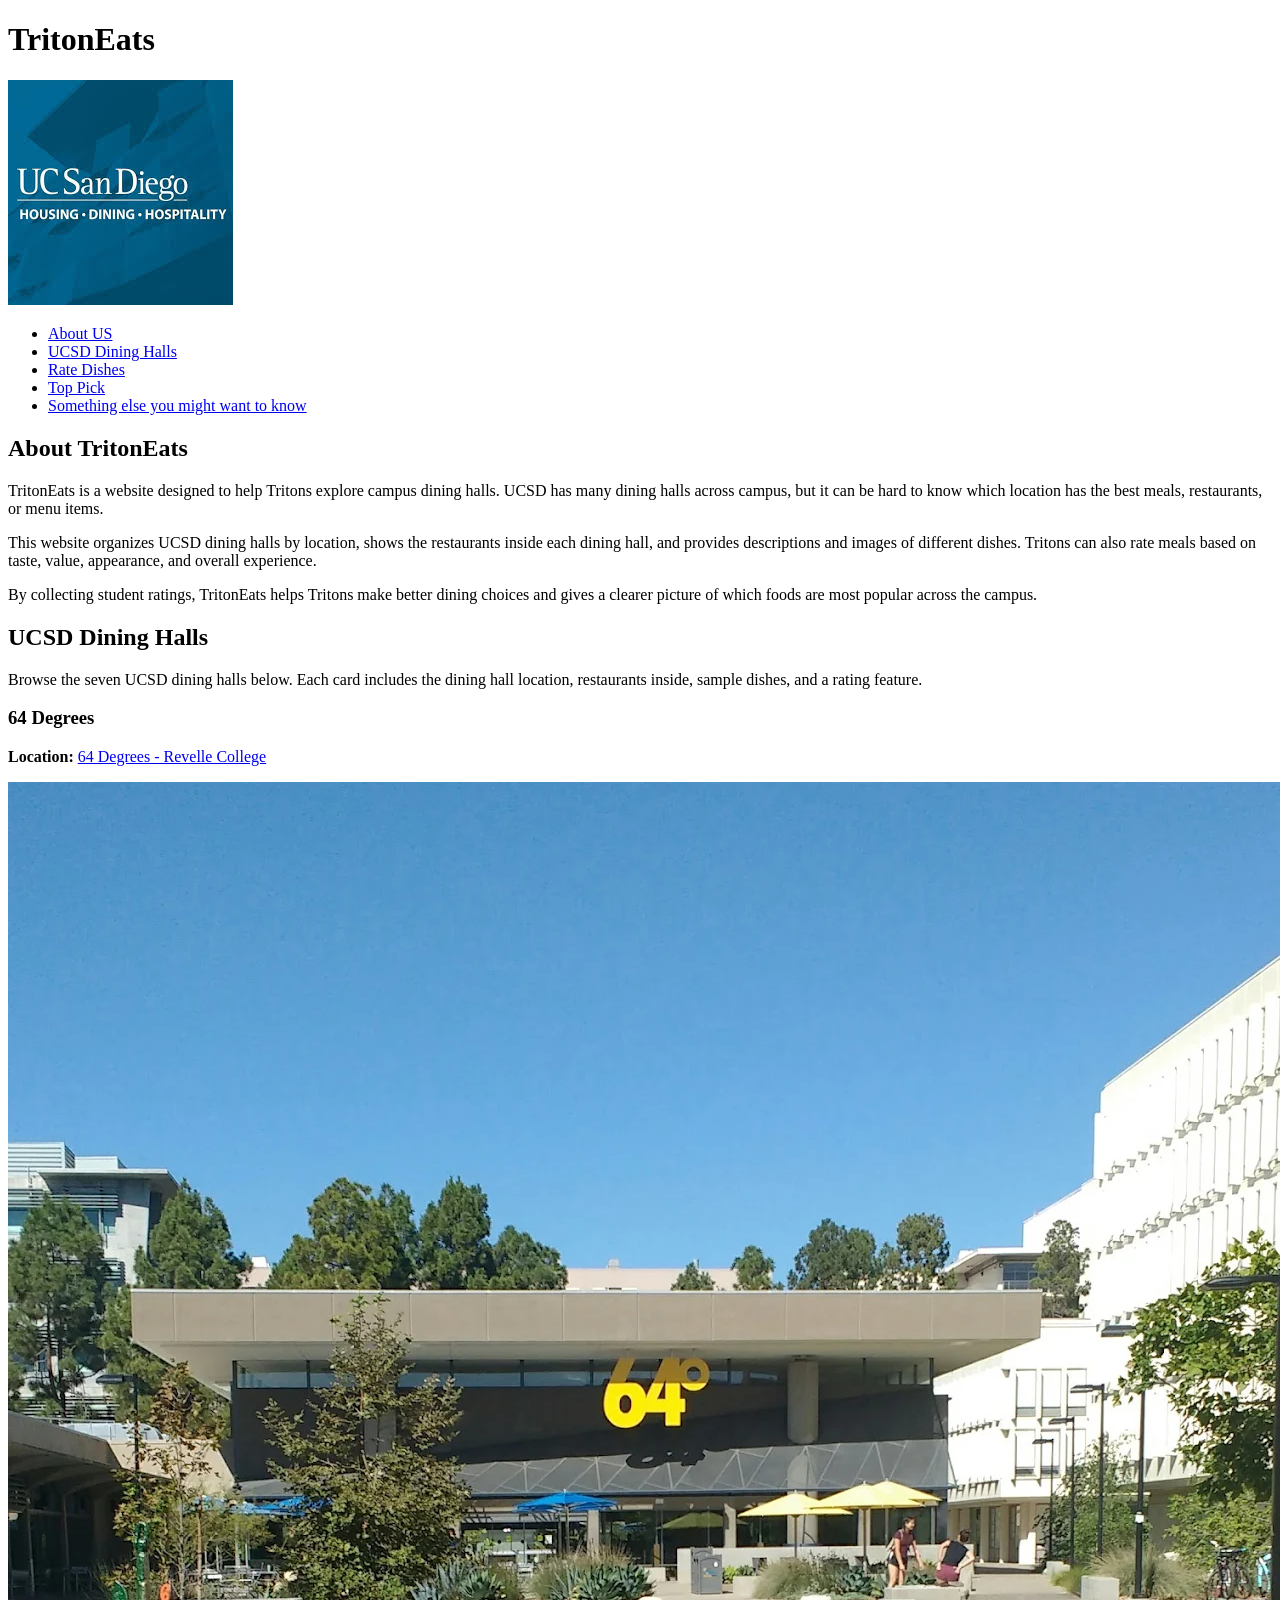
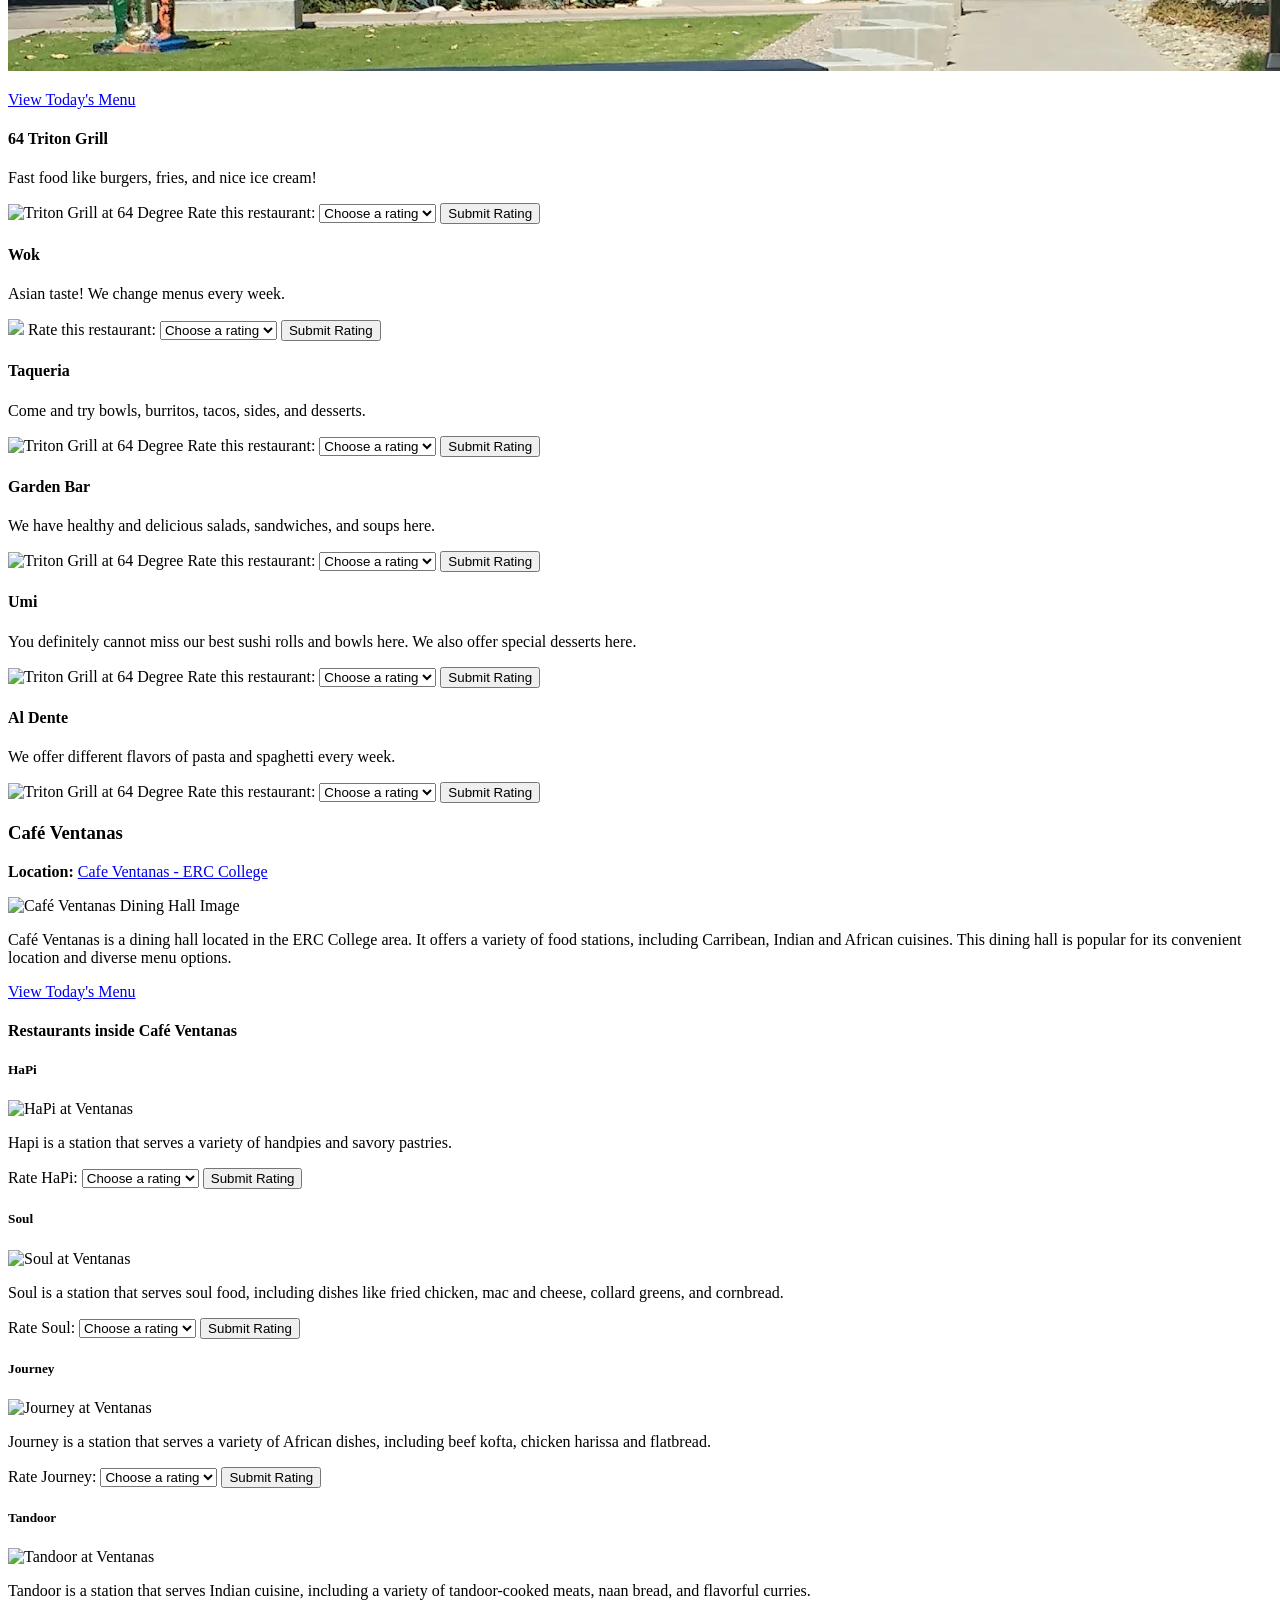
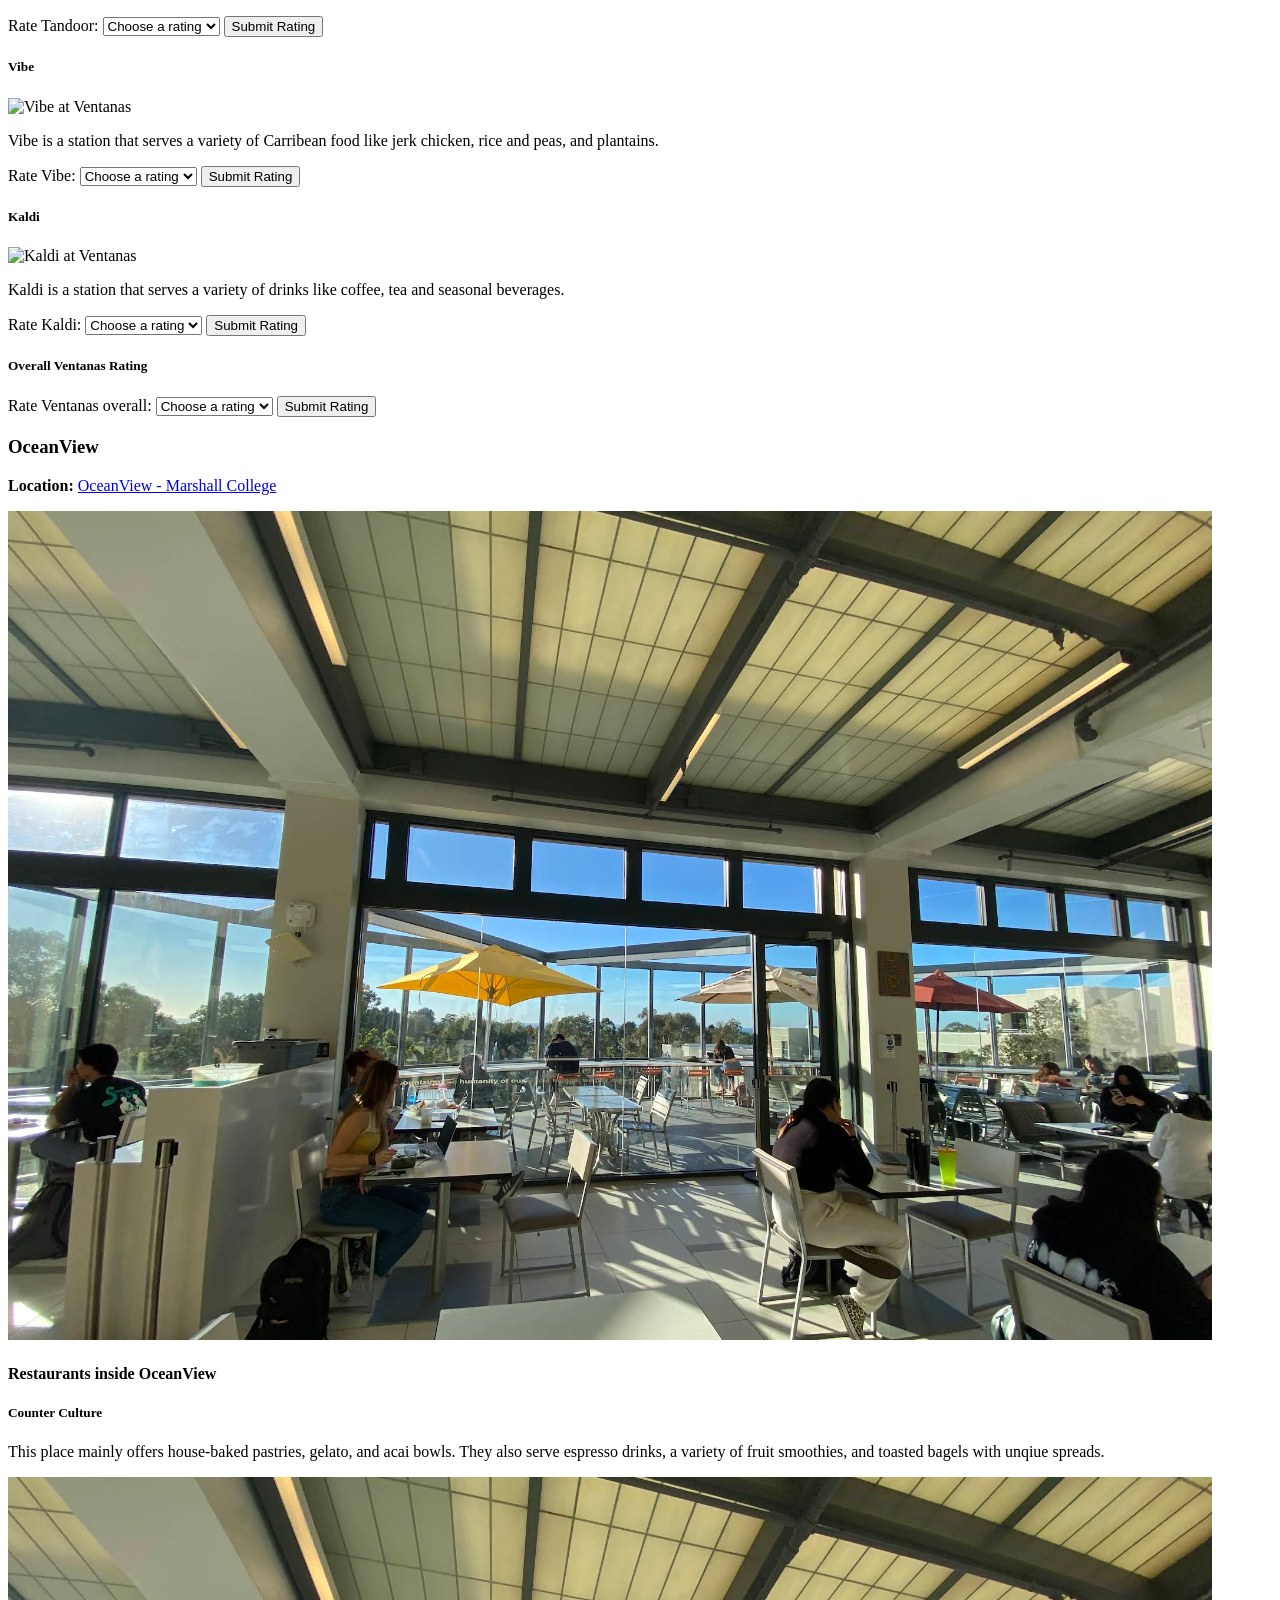
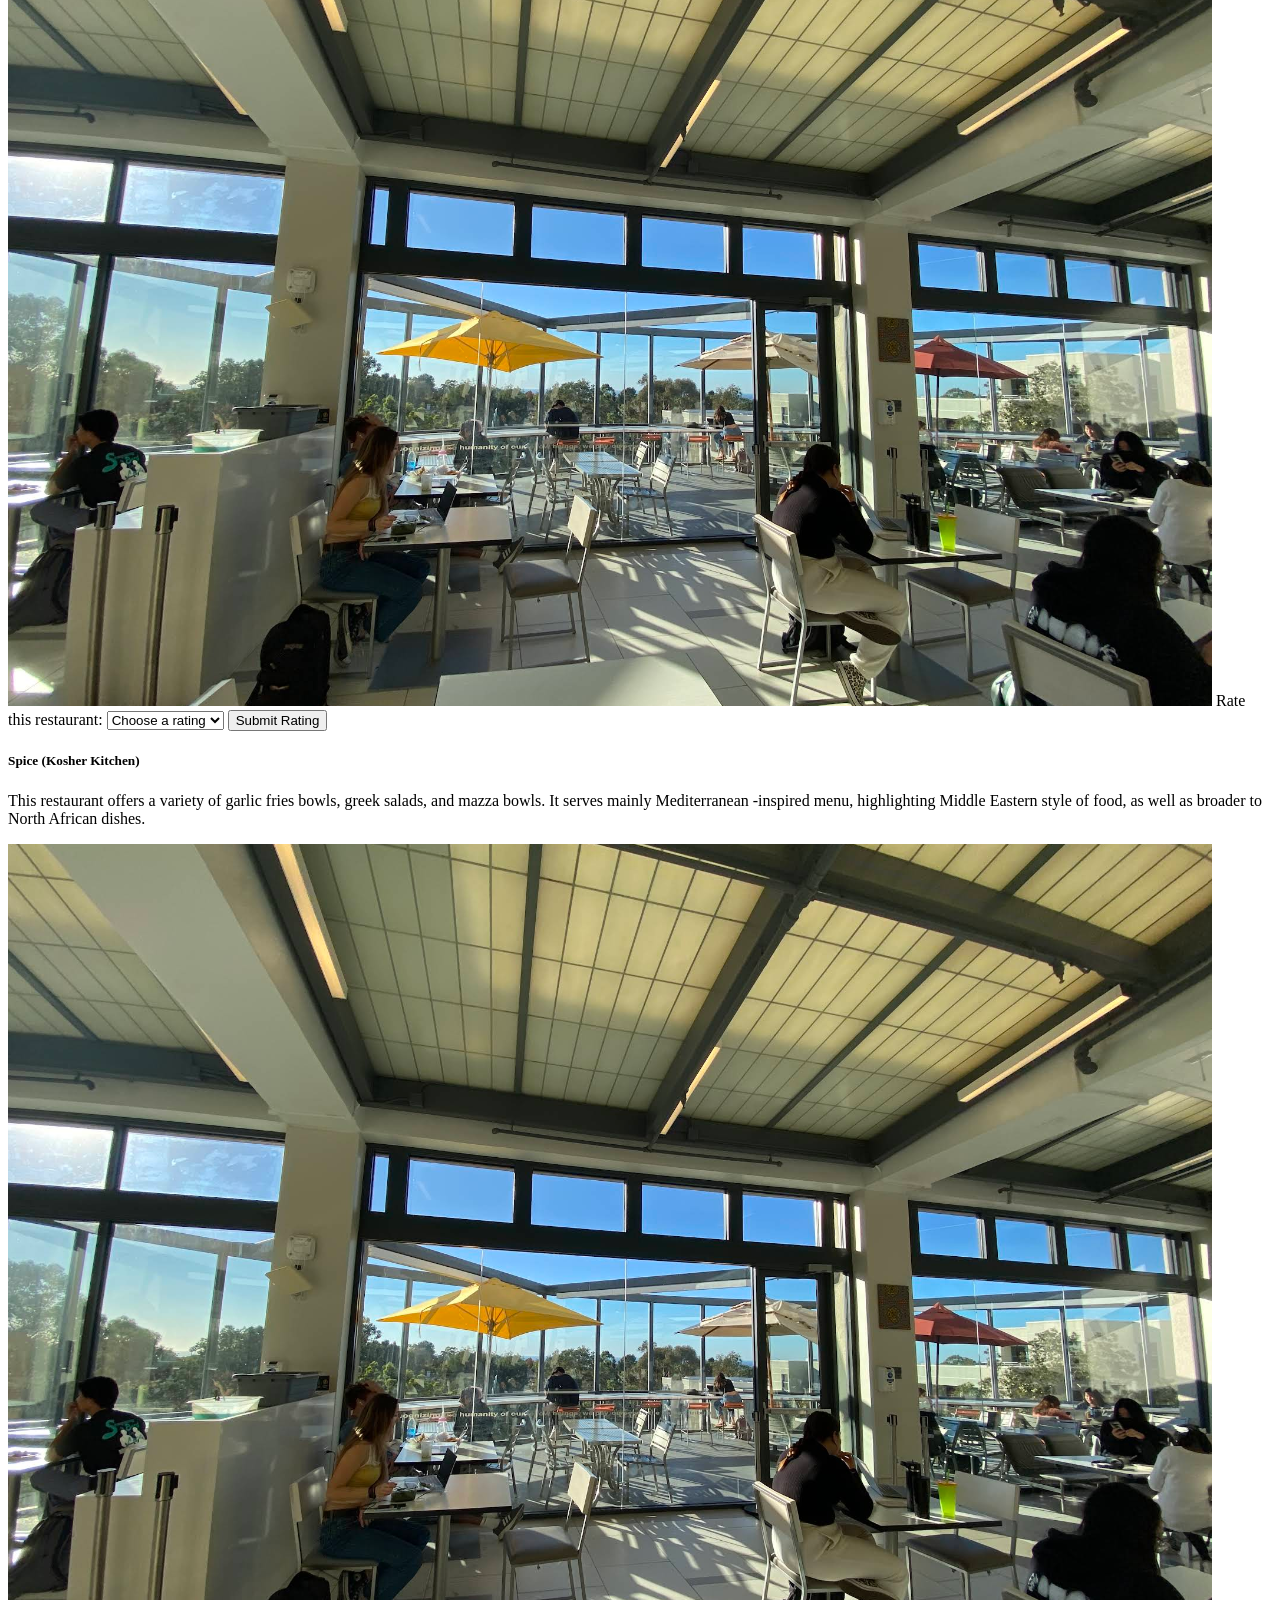
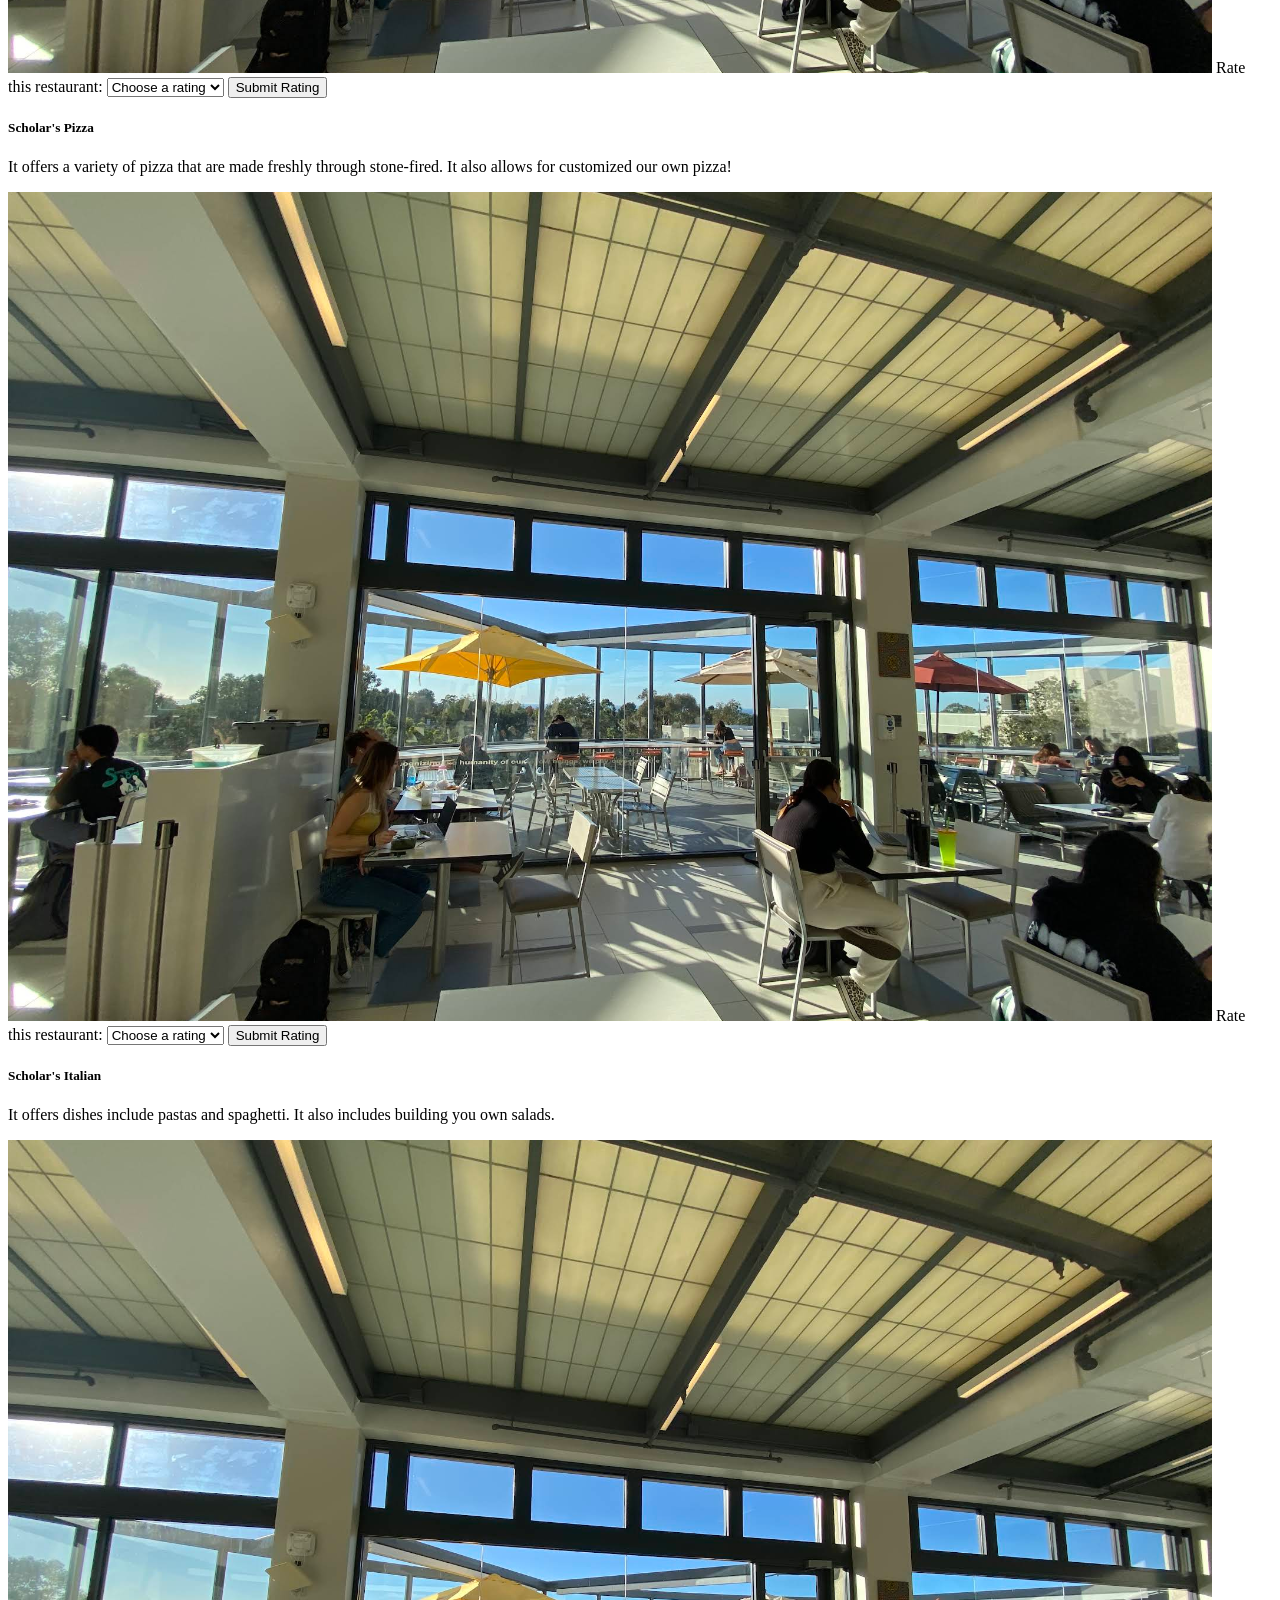
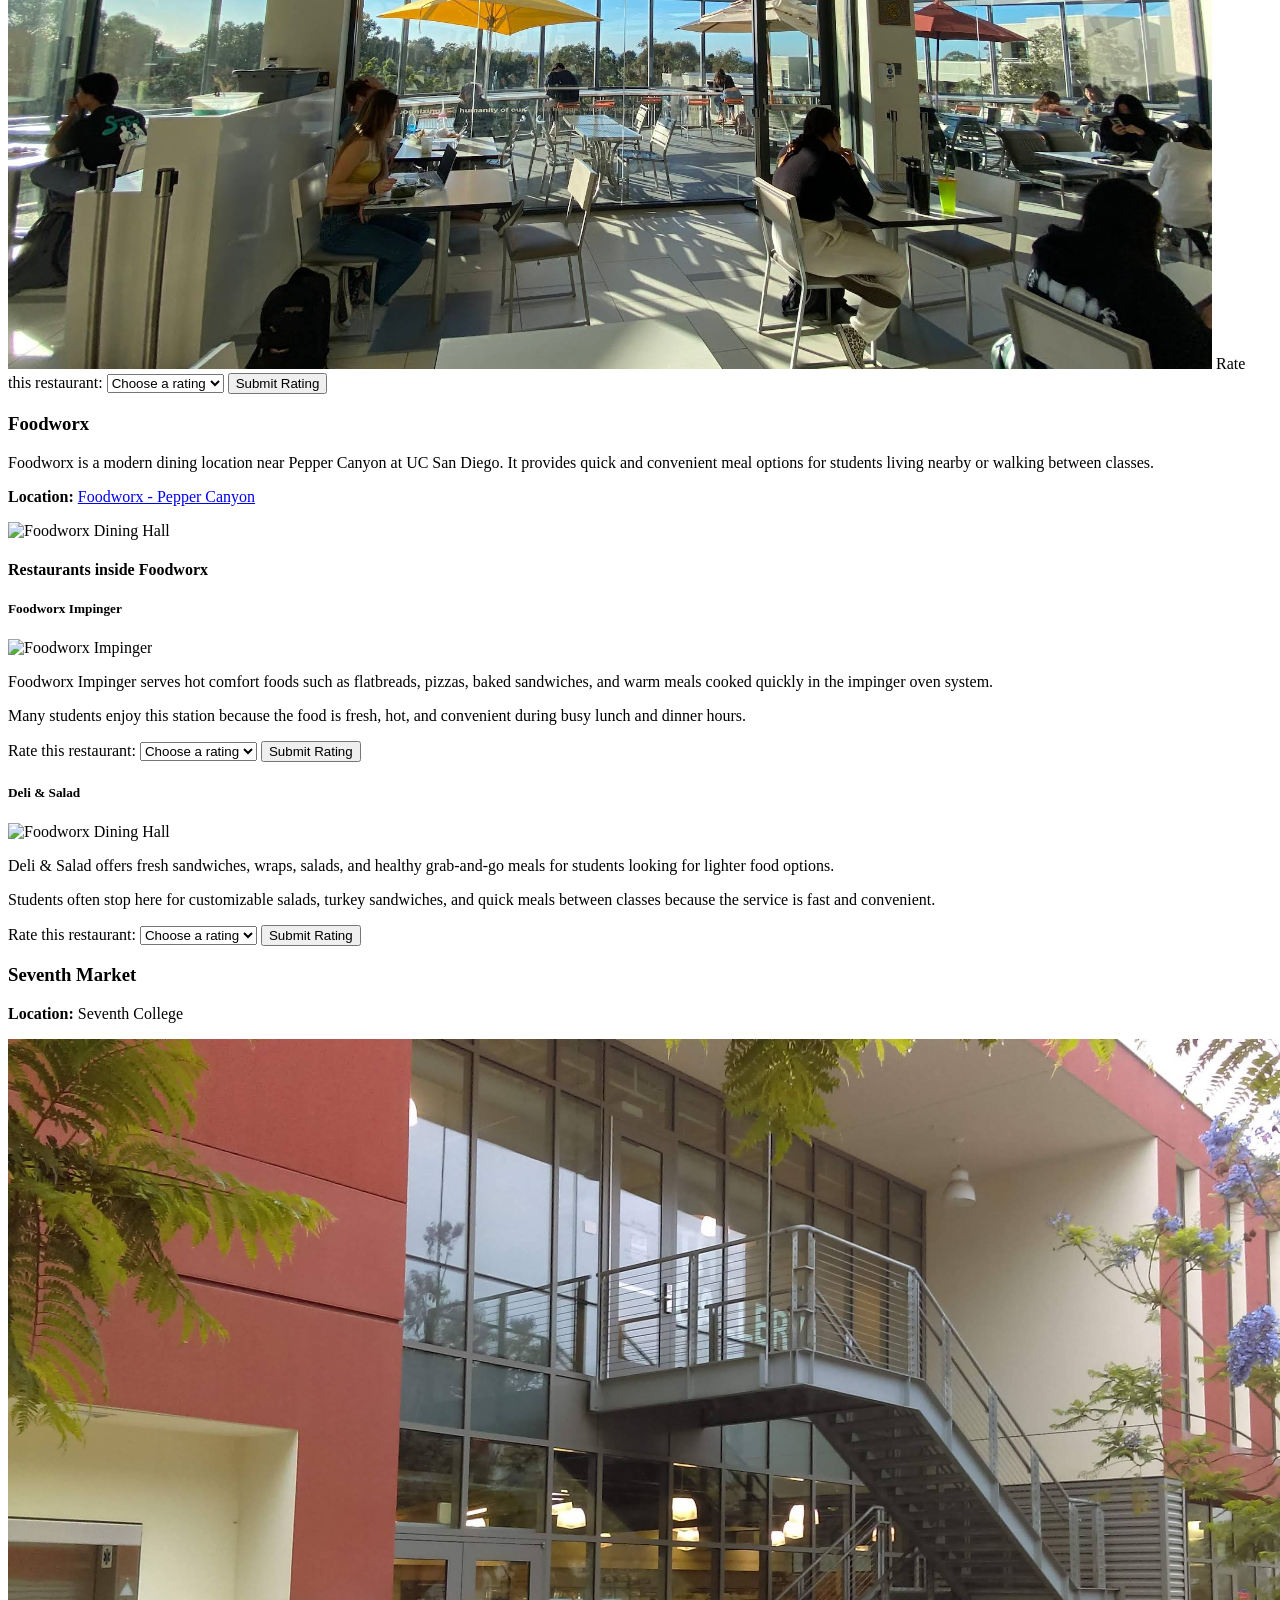
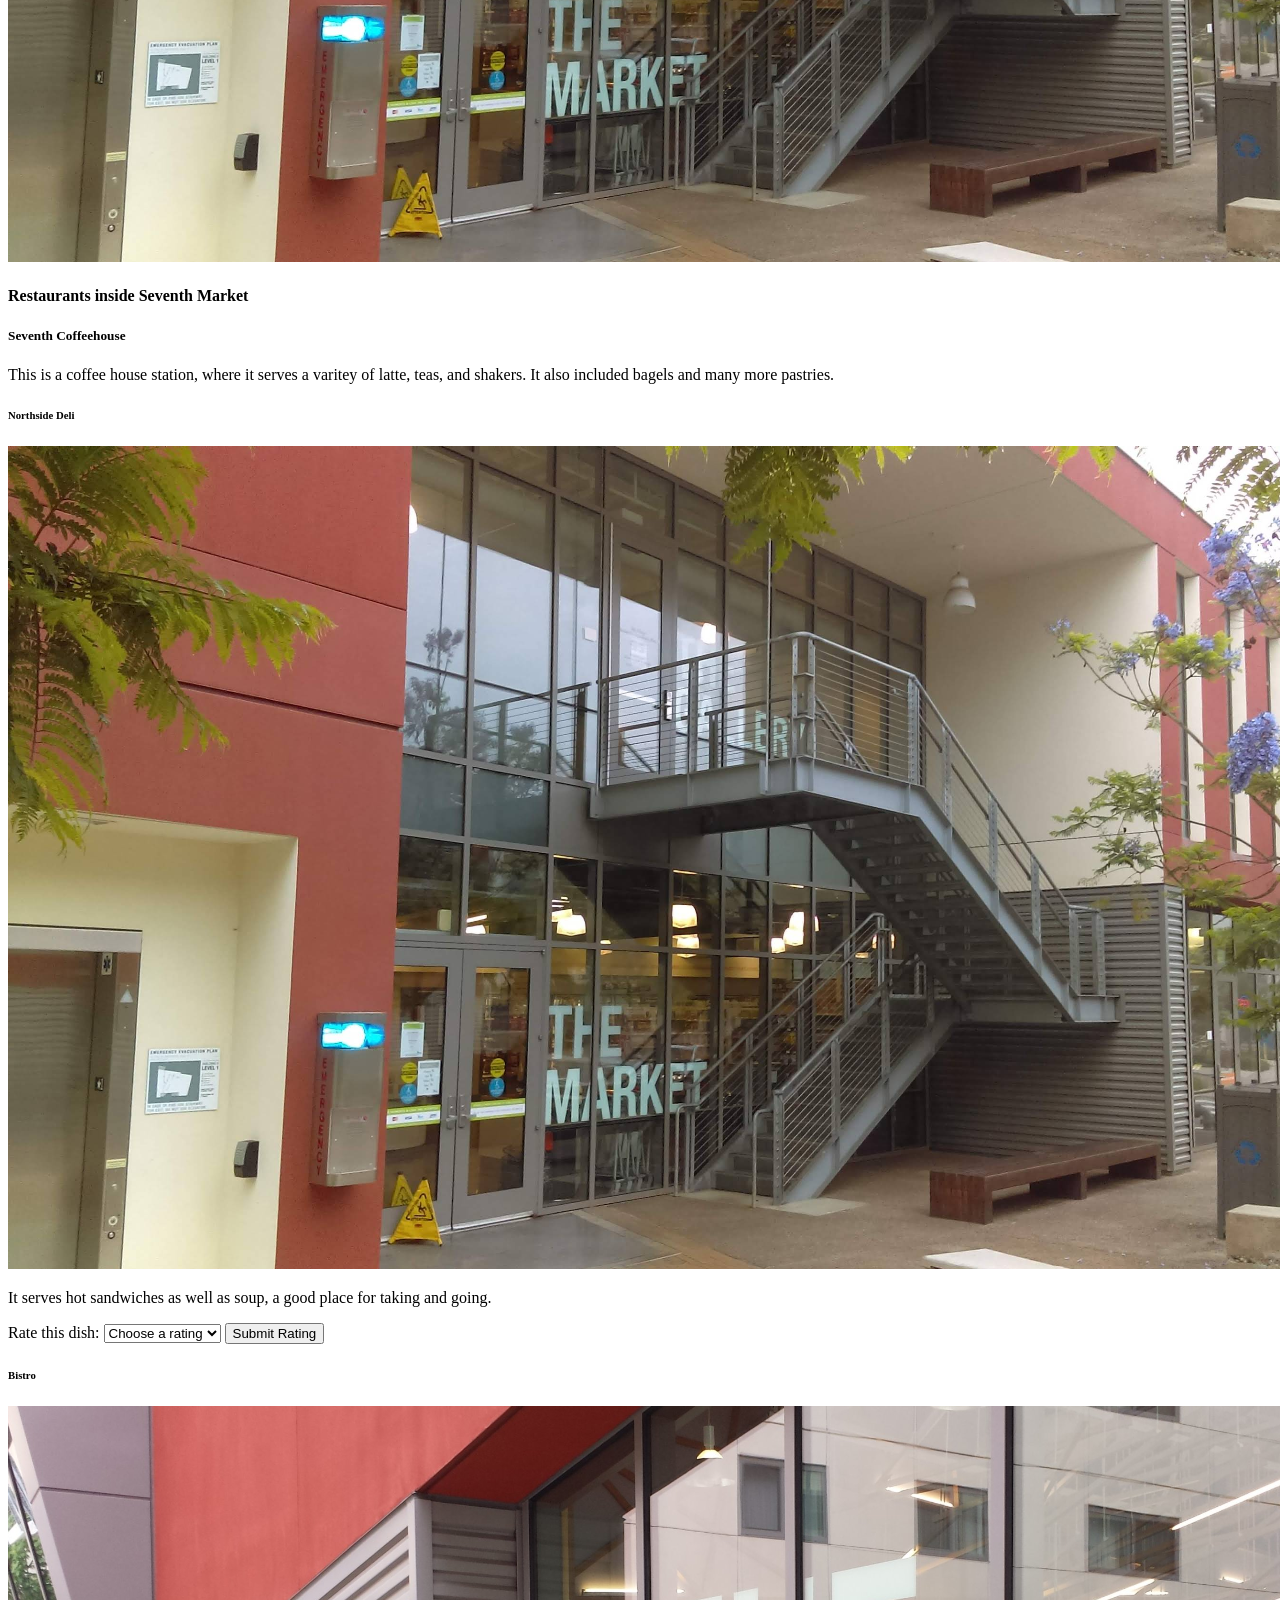
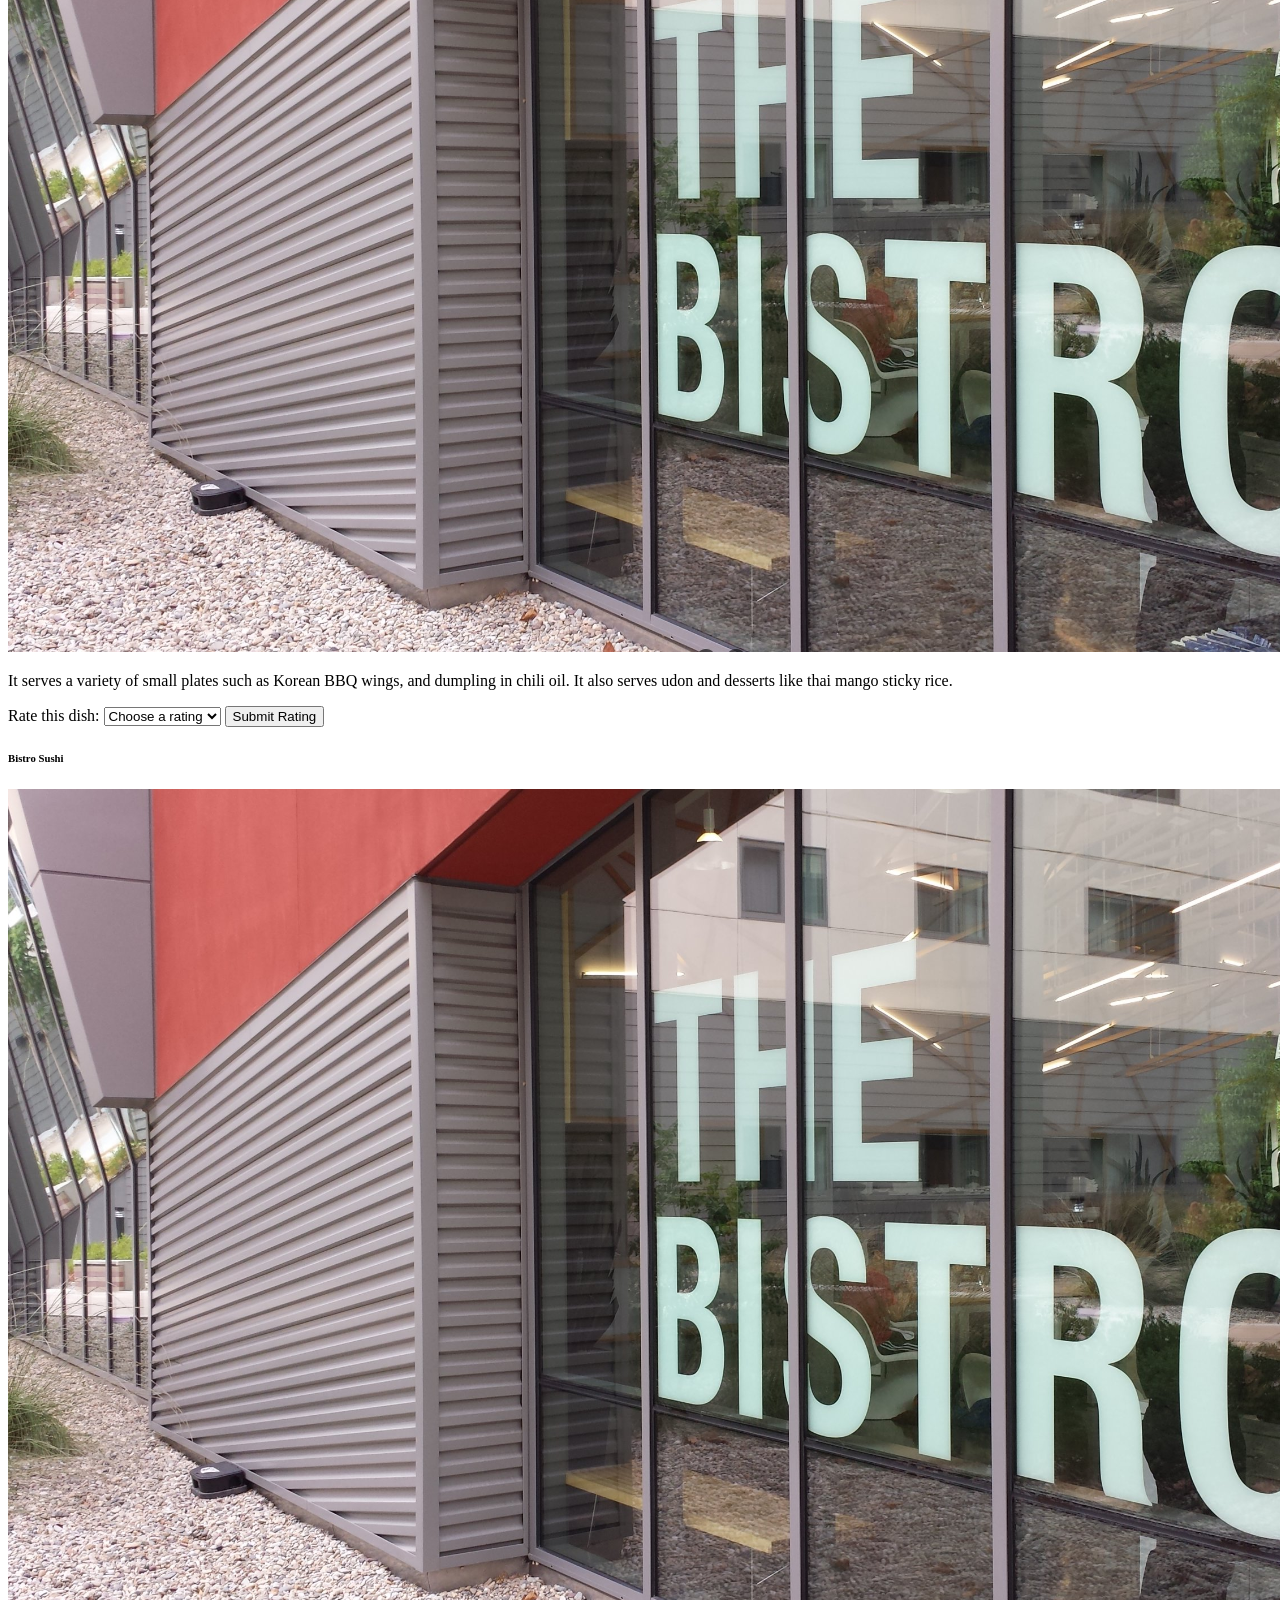
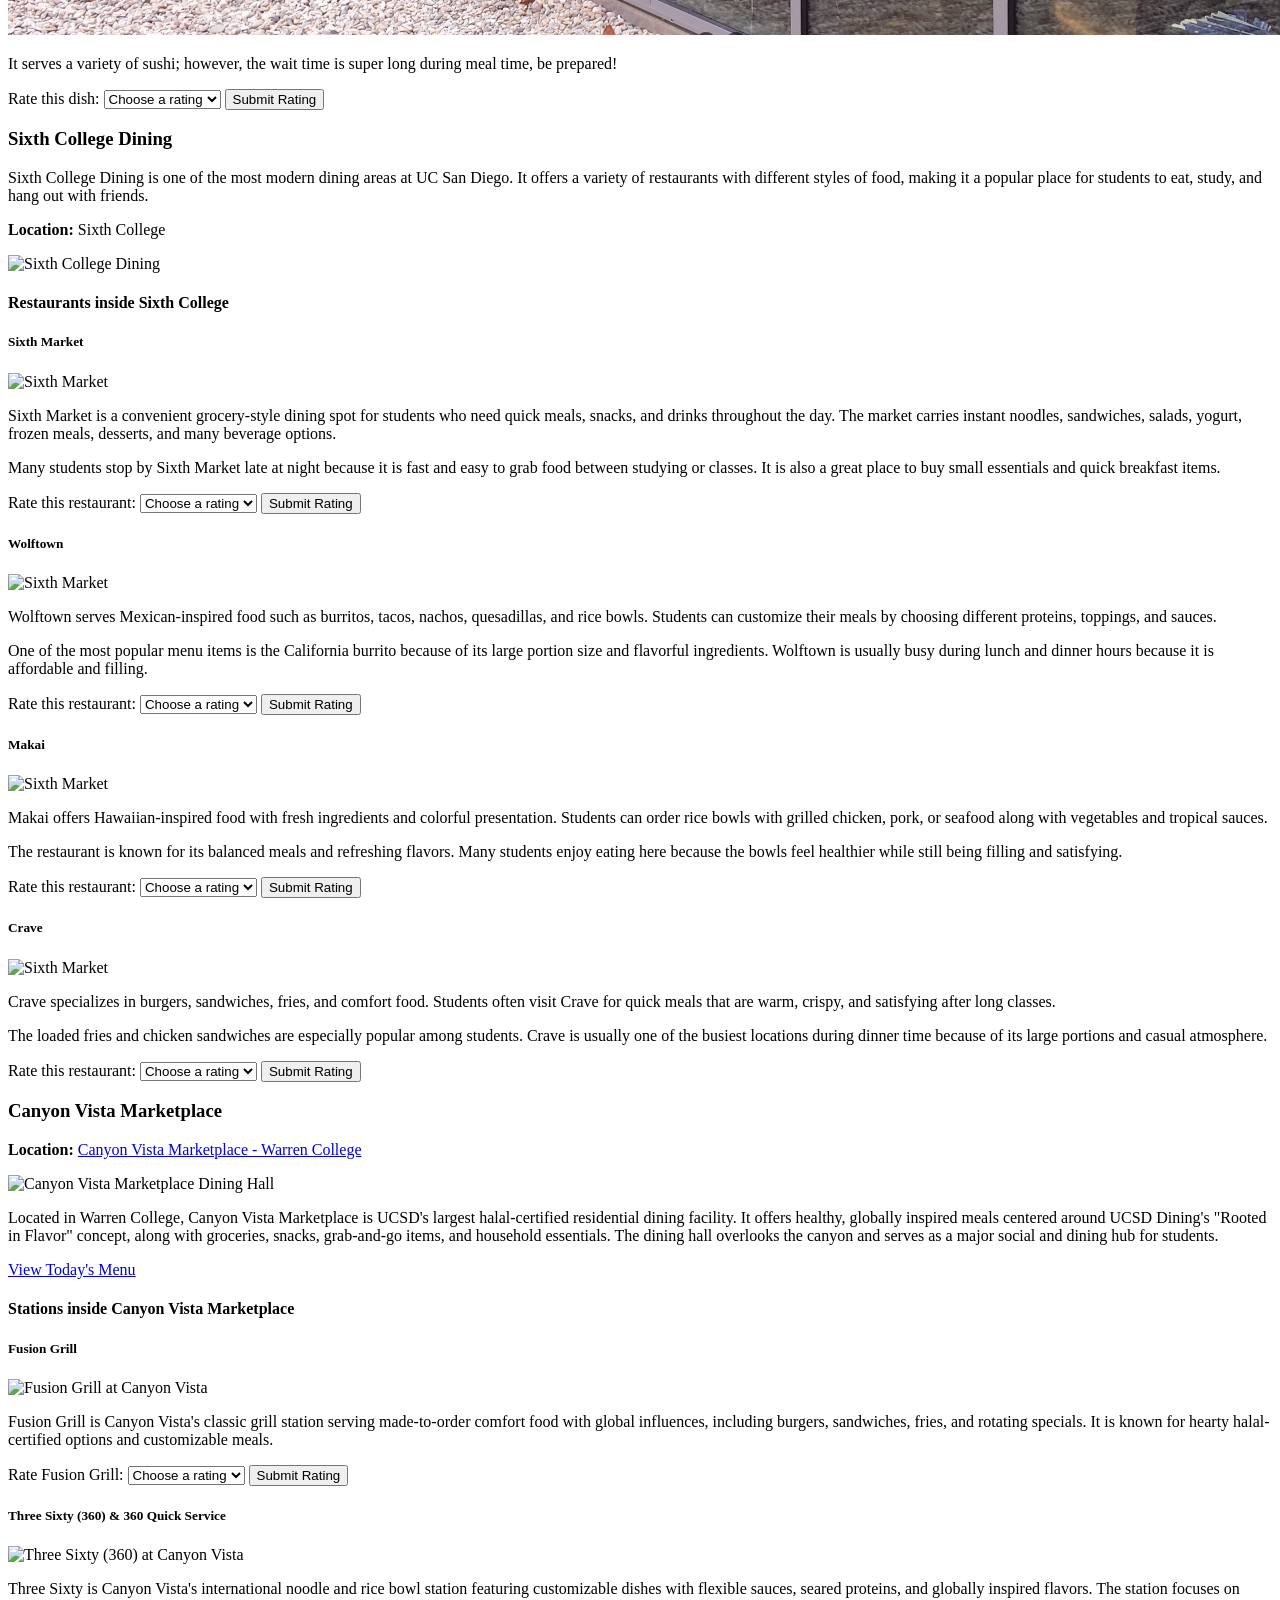
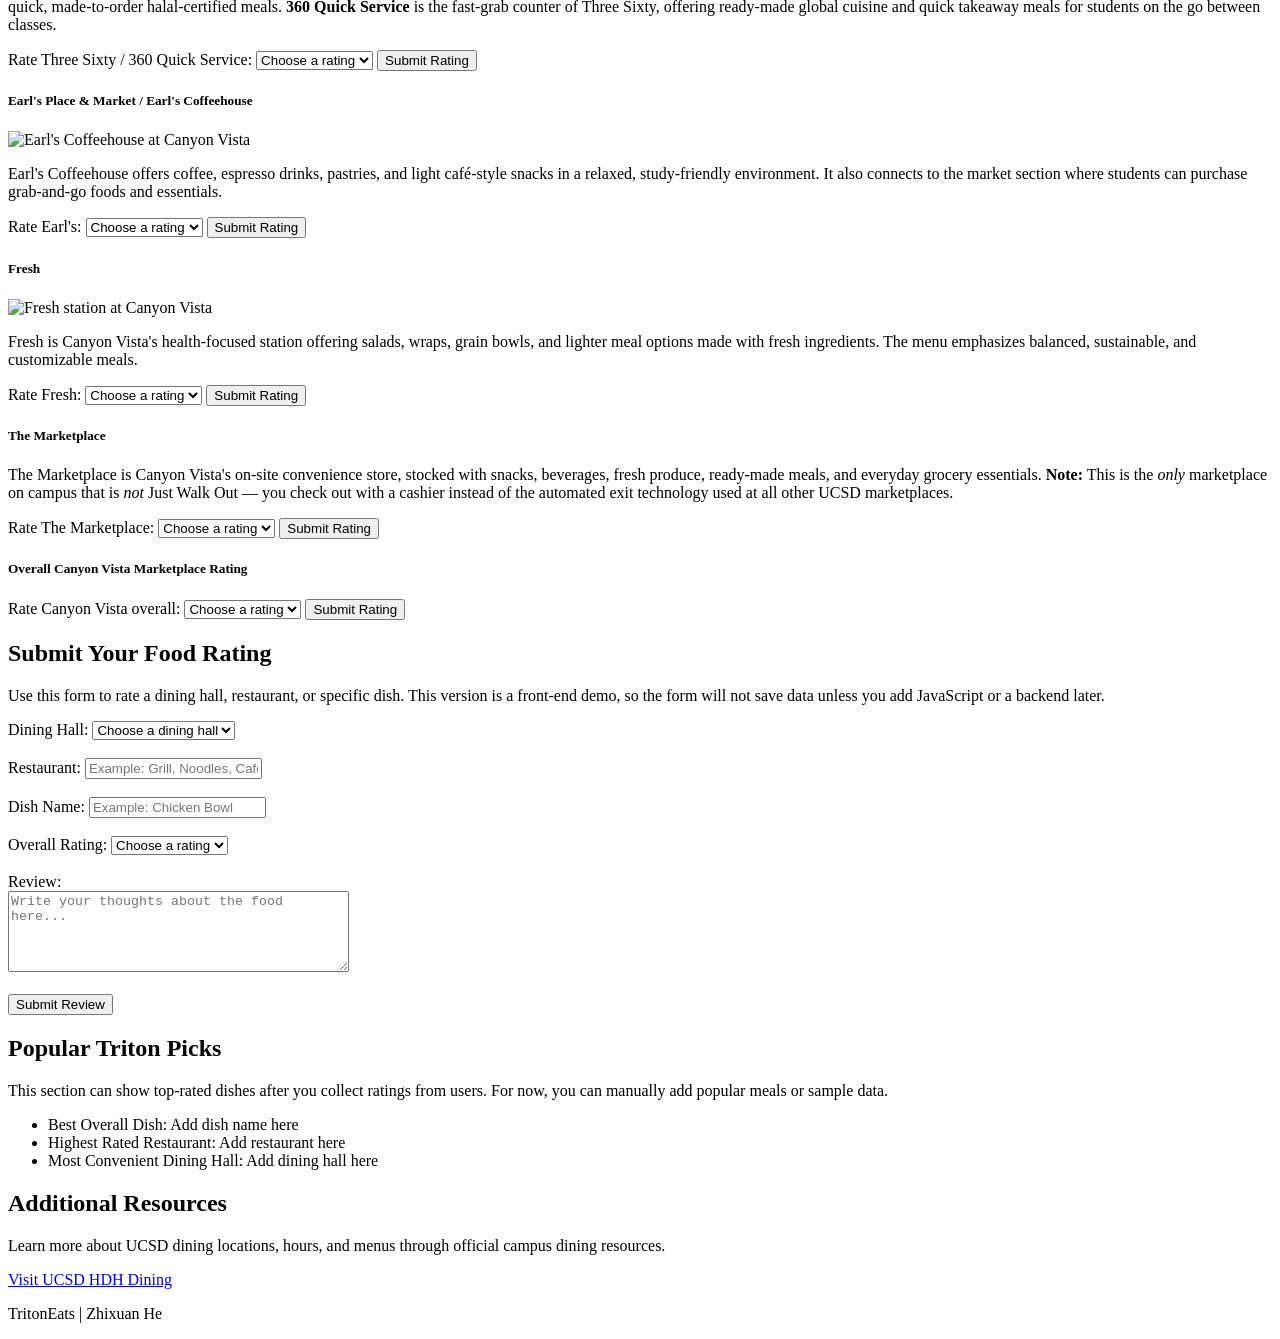
==== commit 637b00a2: "update Foodworx image" ====
--- a/index.html
+++ b/index.html
@@ -506,45 +506,106 @@
 
     <!-- ========== DINING HALL 4 ========== -->
     <article class="dining-hall-card">
-      <h3>Foodworx</h3>
-      <p><strong>Location:</strong>
-        <a href="https://www.google.com/maps/place/Foodworx/@32.878797,-117.2330139,17z/data=!3m1!4b1!4m6!3m5!1s0x80dc06db1dce97d9:0x2b118f382d1c5e3b!8m2!3d32.878797!4d-117.230439!16s%2Fg%2F12hm2mgnk?entry=ttu&g_ep=EgoyMDI2MDUwMi4wIKXMDSoASAFQAw%3D%3D"
-           target="_blank">
-           Foodworx - Pepper Canyon
-        </a>
-      </p>
-
-      <img src="" alt="Foodworx Dining Hall Image" class="dining-hall-image" />
-
-      <h4>Restaurants inside Foodworx</h4>
-
-      <div class="restaurant-card">
-        <h5>Restaurant Name Here</h5>
-        <p>
-          Add a short description of this restaurant or food station.
-        </p>
-
-        <div class="dish-card">
-          <h6>Dish Name Here</h6>
-          <img src="" alt="Dish image" class="dish-image" />
-          <p>
-            Add the dish description here.
-          </p>
-
-          <label for="dish4-rating">Rate this dish:</label>
-          <select id="dish4-rating" name="dish4-rating">
-            <option value="">Choose a rating</option>
-            <option value="5">5 - Excellent</option>
-            <option value="4">4 - Good</option>
-            <option value="3">3 - Okay</option>
-            <option value="2">2 - Not great</option>
-            <option value="1">1 - Poor</option>
-          </select>
-
-          <button type="button">Submit Rating</button>
-        </div>
-      </div>
-    </article>
+
+  <h3>Foodworx</h3>
+
+  <p class="intro">
+    Foodworx is a modern dining location near Pepper Canyon at UC San Diego.
+    It provides quick and convenient meal options for students living nearby
+    or walking between classes.
+  </p>
+
+  <p>
+    <strong>Location:</strong>
+    <a href="https://www.google.com/maps/place/Foodworx/@32.878797,-117.2330139,17z/data=!3m1!4b1!4m6!3m5!1s0x80dc06db1dce97d9:0x2b118f382d1c5e3b!8m2!3d32.878797!4d-117.230439!16s%2Fg%2F12hm2mgnk?entry=ttu&g_ep=EgoyMDI2MDUwMi4wIKXMDSoASAFQAw%3D%3D"
+       target="_blank">
+       Foodworx - Pepper Canyon
+    </a>
+  </p>
+
+  <img
+  src="[data-uri]..."
+  alt="Foodworx Dining Hall"
+  class="dining-hall-image"
+/>
+
+  <h4>Restaurants inside Foodworx</h4>
+
+  <!-- Foodworx Impinger -->
+  <div class="restaurant-card">
+
+    <h5>Foodworx Impinger</h5>
+
+    <img
+      src="[data-uri]..."
+      alt="Foodworx Impinger"
+      class="restaurant-image"
+    />
+
+    <p>
+      Foodworx Impinger serves hot comfort foods such as flatbreads,
+      pizzas, baked sandwiches, and warm meals cooked quickly in the
+      impinger oven system.
+    </p>
+
+    <p>
+      Many students enjoy this station because the food is fresh, hot,
+      and convenient during busy lunch and dinner hours.
+    </p>
+
+    <label for="impinger-rating">Rate this restaurant:</label>
+
+    <select id="impinger-rating" name="impinger-rating">
+      <option value="">Choose a rating</option>
+      <option value="5">5 - Excellent</option>
+      <option value="4">4 - Good</option>
+      <option value="3">3 - Okay</option>
+      <option value="2">2 - Not great</option>
+      <option value="1">1 - Poor</option>
+    </select>
+
+    <button type="button">Submit Rating</button>
+
+  </div>
+
+  <!-- Deli & Salad -->
+  <div class="restaurant-card">
+
+    <h5>Deli & Salad</h5>
+
+  <img
+   src="https://img.p.mapq.st/?url=https%3A%2F%2Fs3-media0.fl.yelpcdn.com%2Fbphoto%2FOKTLUrUYfAh2Ppr2AgR_kw%2Fl.jpg&w=3840&q=75"
+   alt="Foodworx Dining Hall"
+   class="dining-hall-image"
+  />
+
+    <p>
+      Deli & Salad offers fresh sandwiches, wraps, salads, and healthy
+      grab-and-go meals for students looking for lighter food options.
+    </p>
+
+    <p>
+      Students often stop here for customizable salads, turkey sandwiches,
+      and quick meals between classes because the service is fast and
+      convenient.
+    </p>
+
+    <label for="deli-rating">Rate this restaurant:</label>
+
+    <select id="deli-rating" name="deli-rating">
+      <option value="">Choose a rating</option>
+      <option value="5">5 - Excellent</option>
+      <option value="4">4 - Good</option>
+      <option value="3">3 - Okay</option>
+      <option value="2">2 - Not great</option>
+      <option value="1">1 - Poor</option>
+    </select>
+
+    <button type="button">Submit Rating</button>
+
+  </div>
+
+</article>
 
     <!-- ========== DINING HALL 5 ========== -->
     <article class="dining-hall-card">
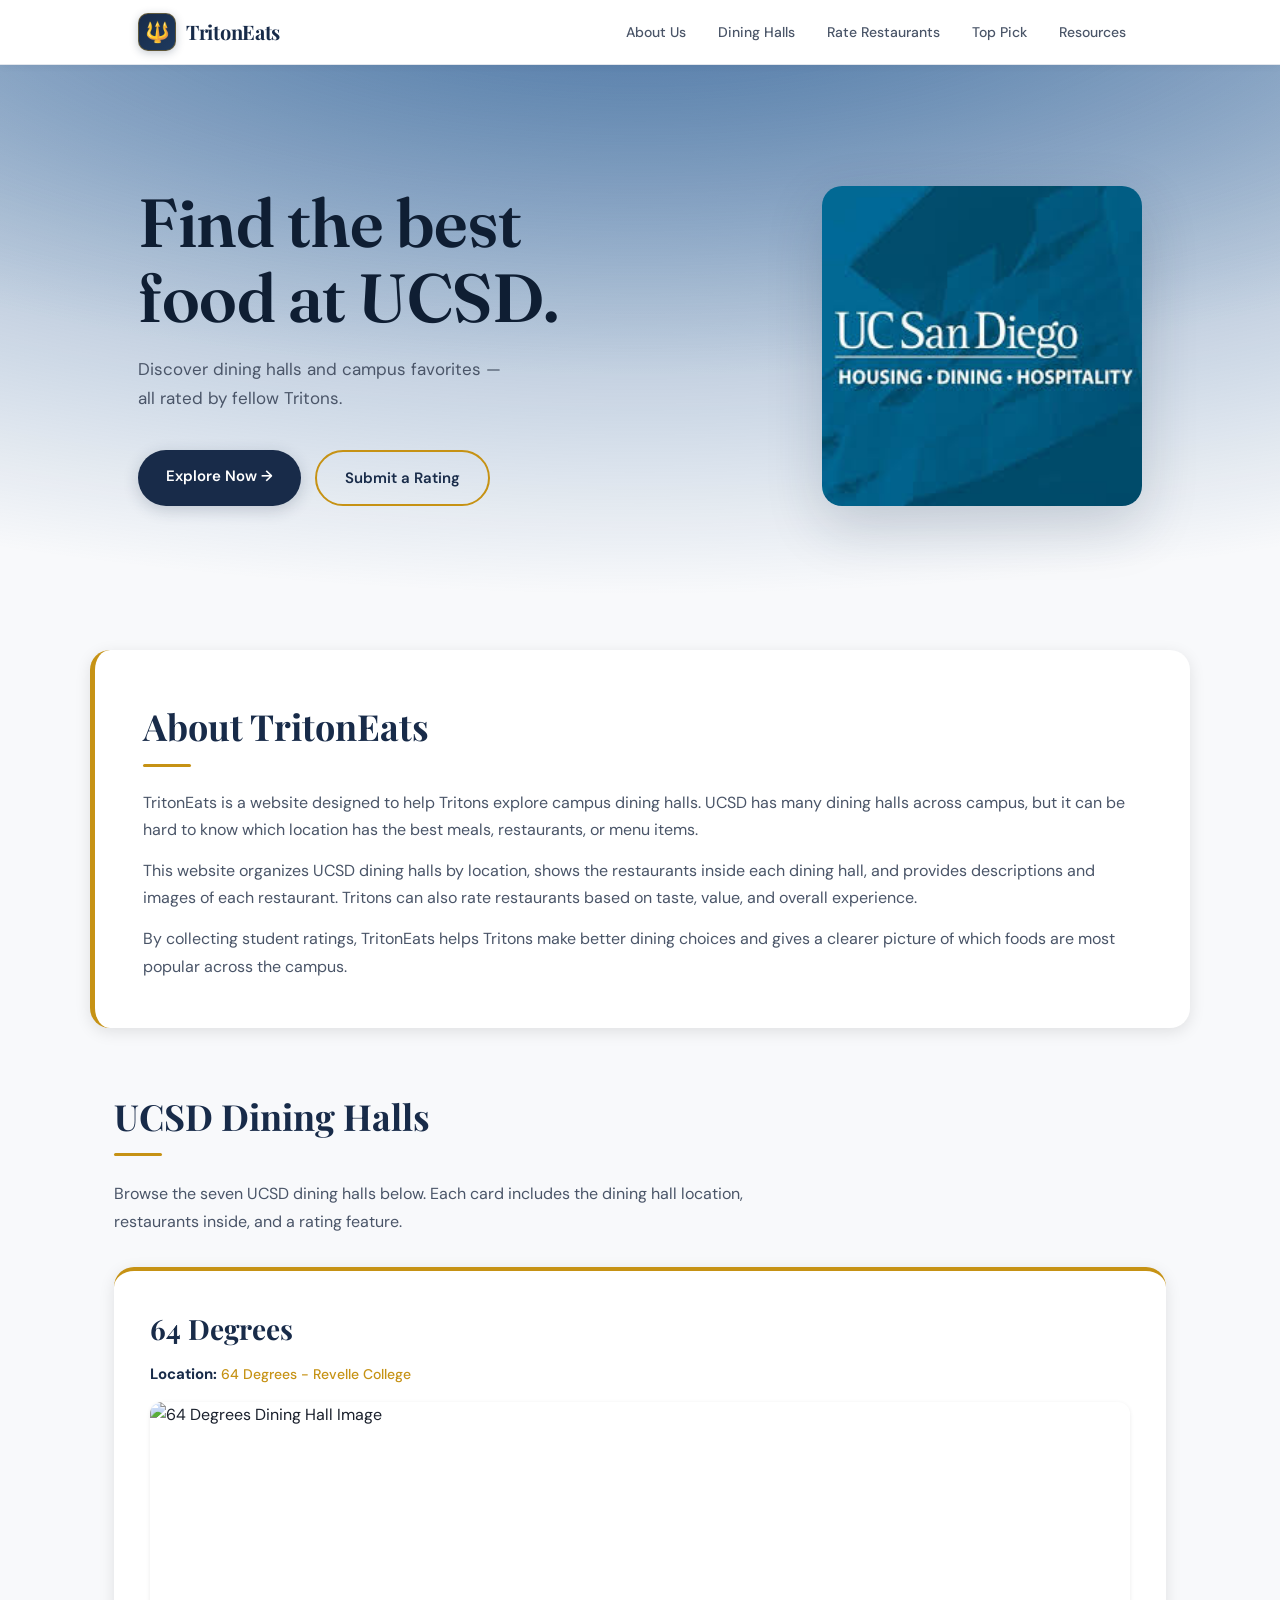
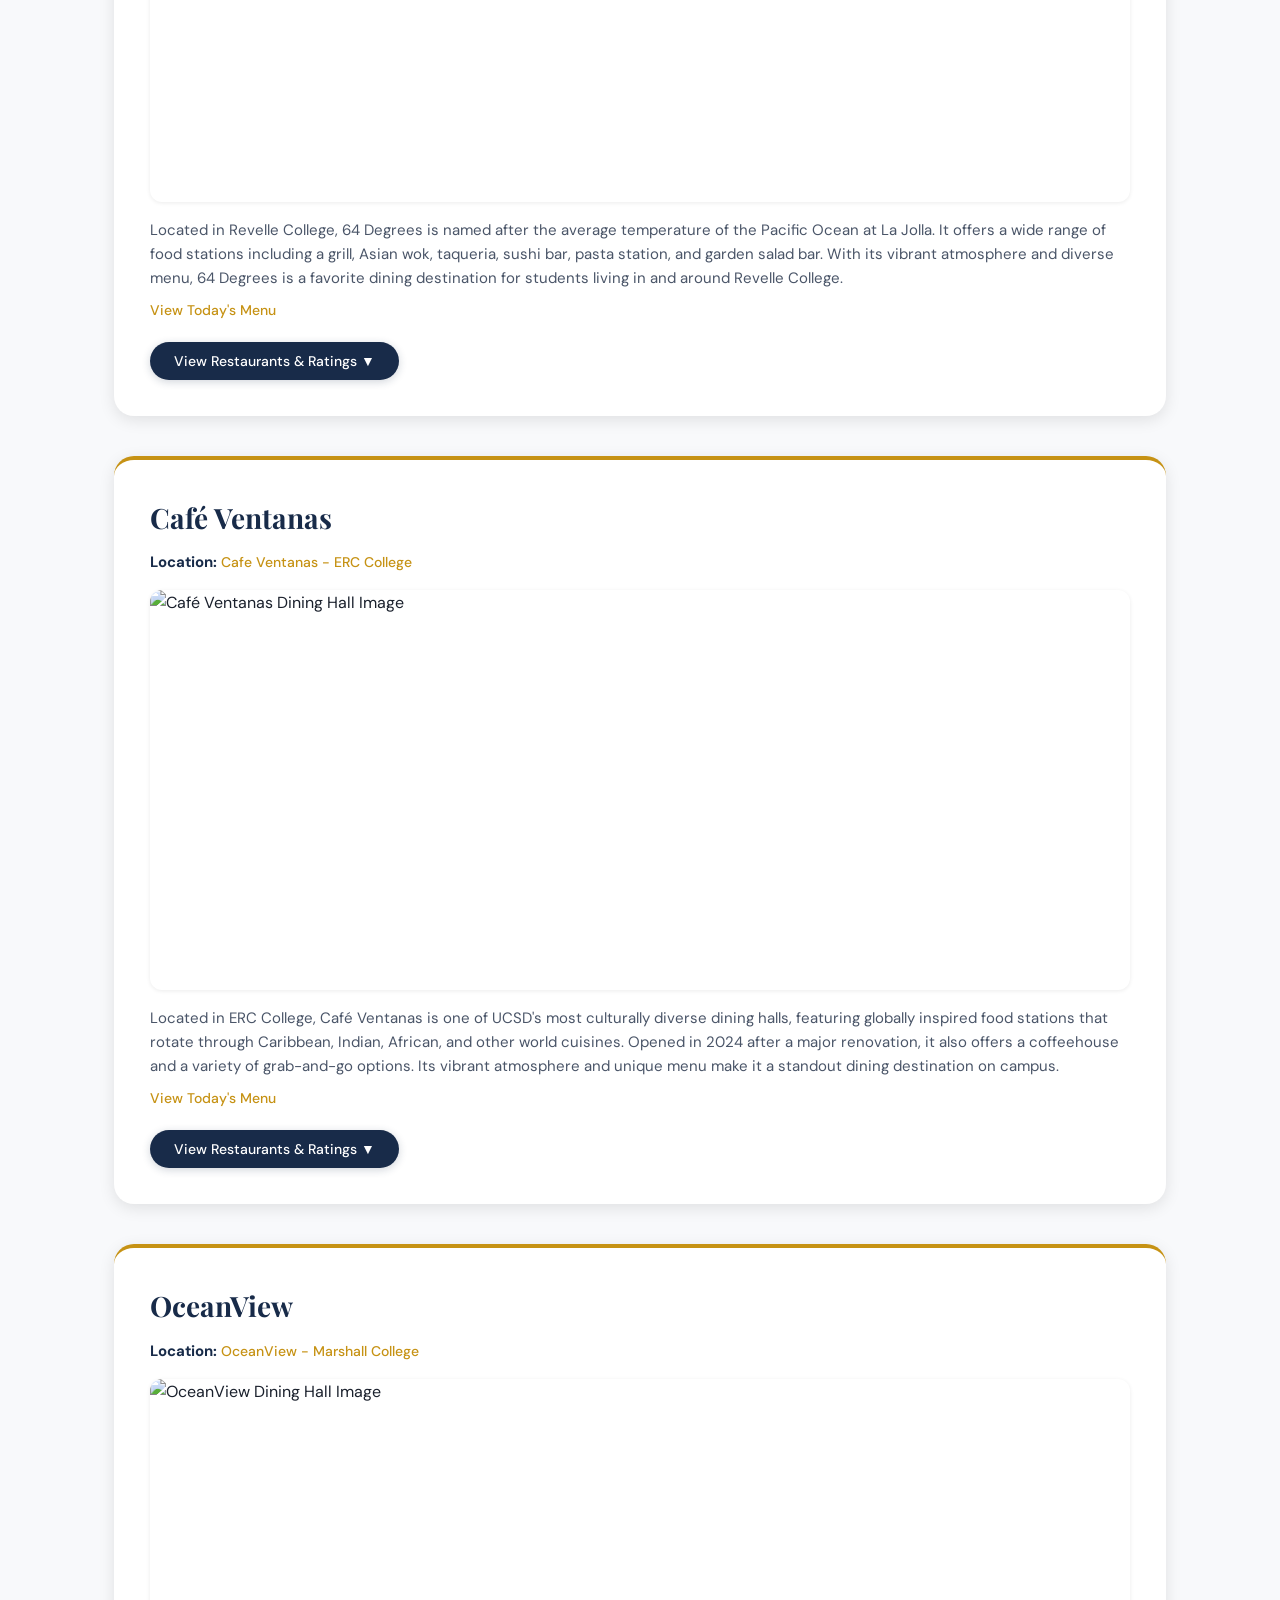
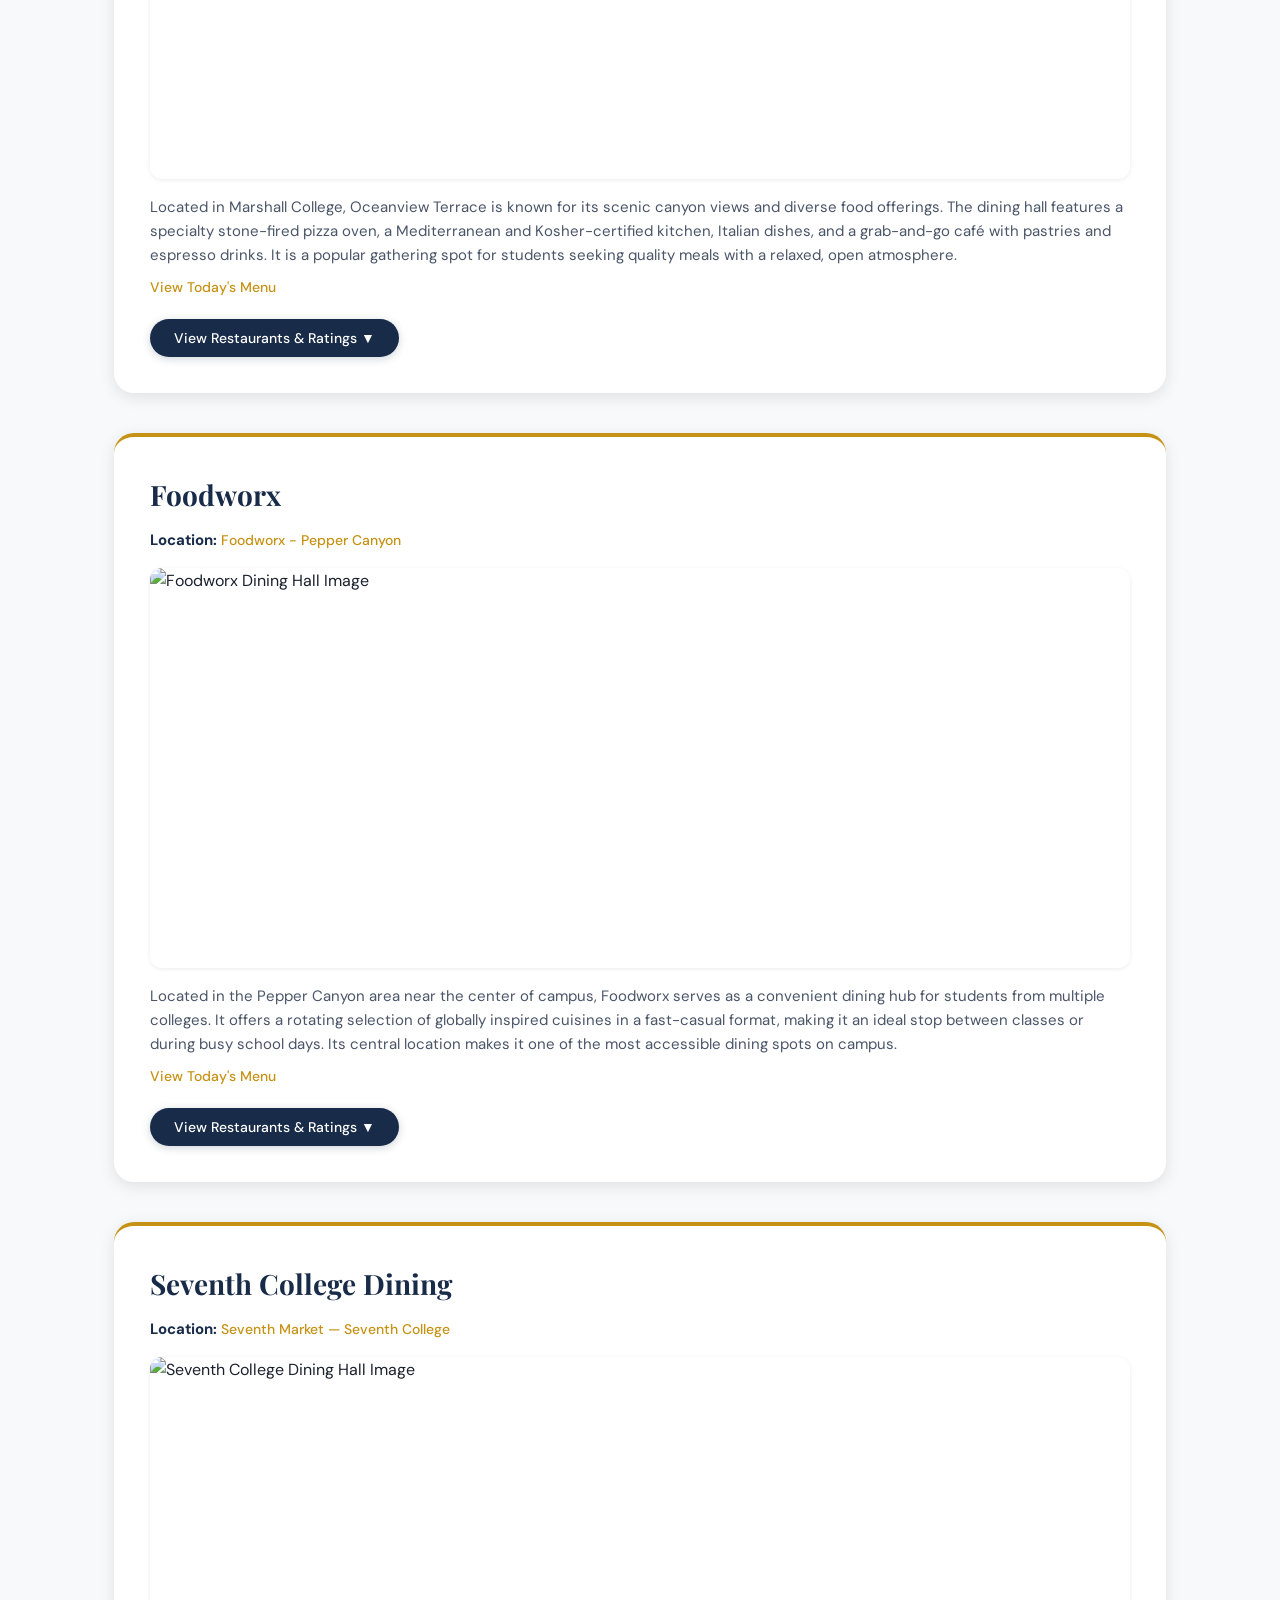
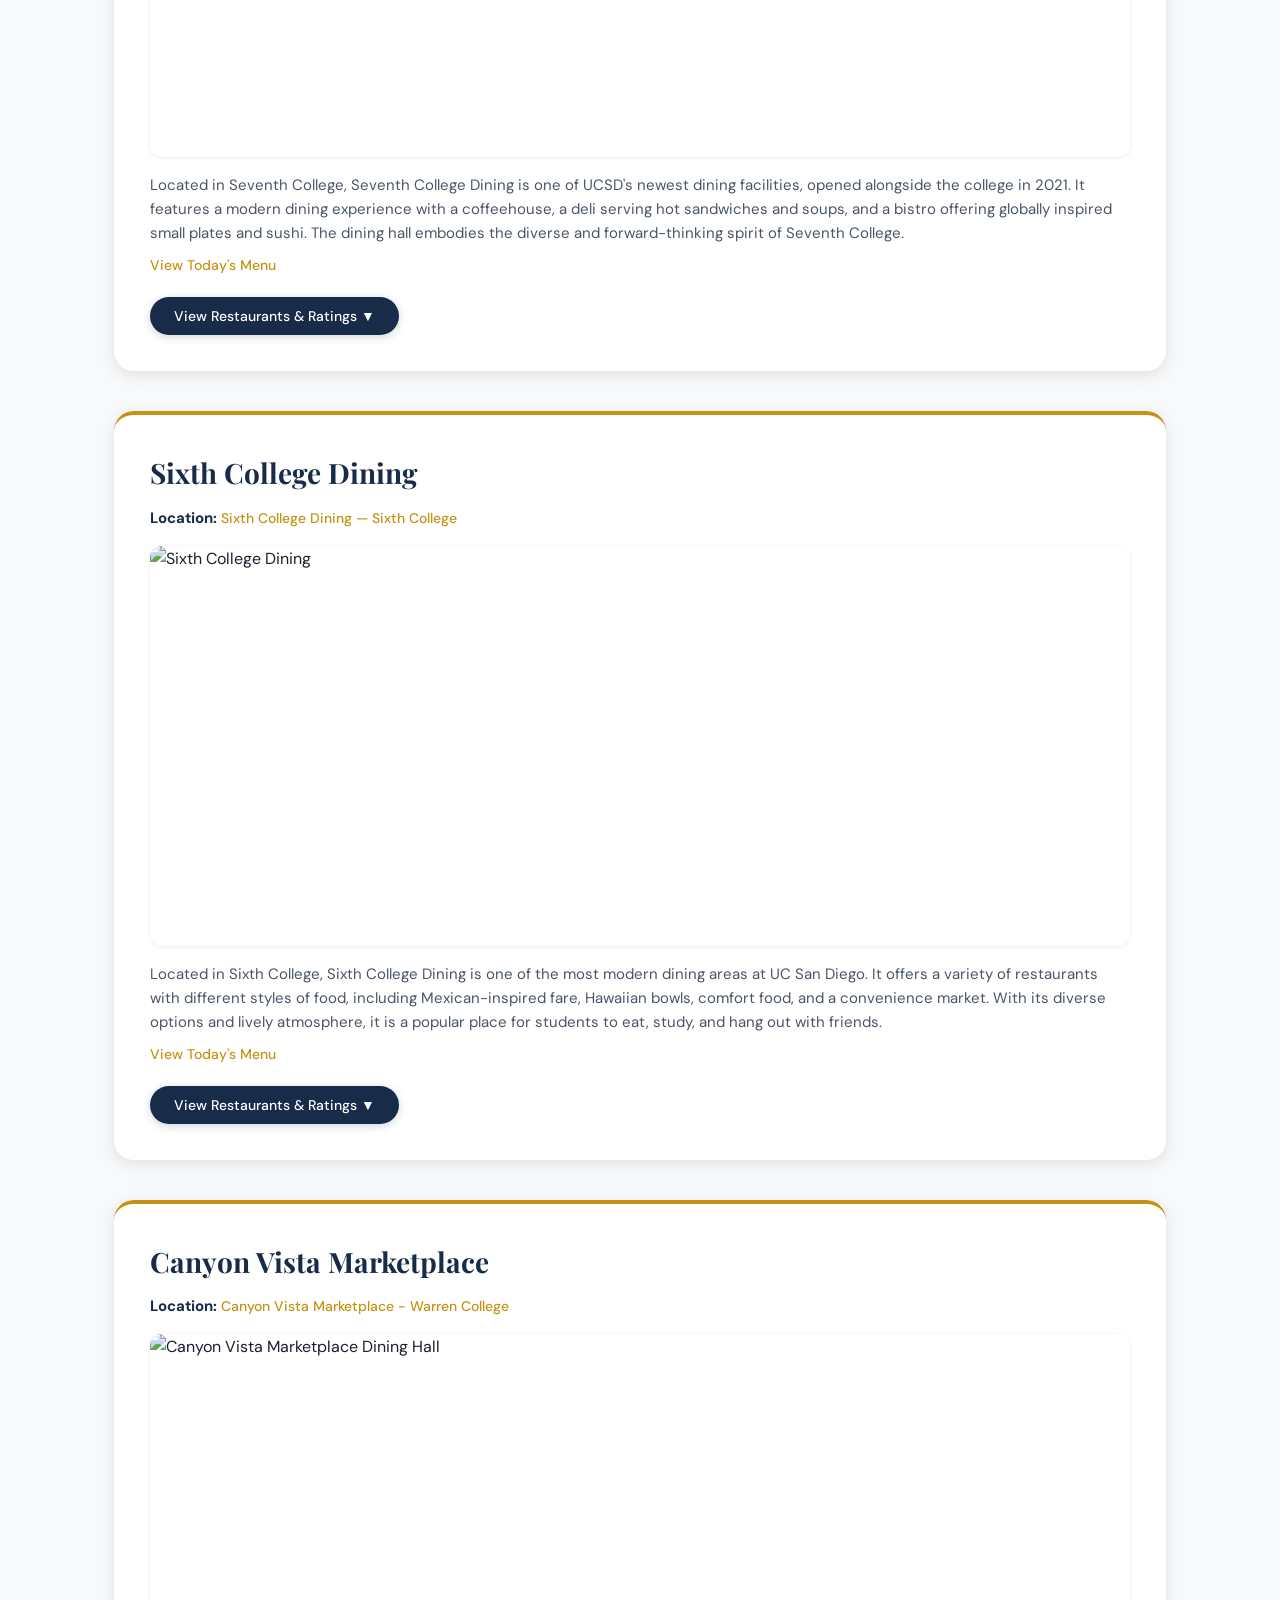
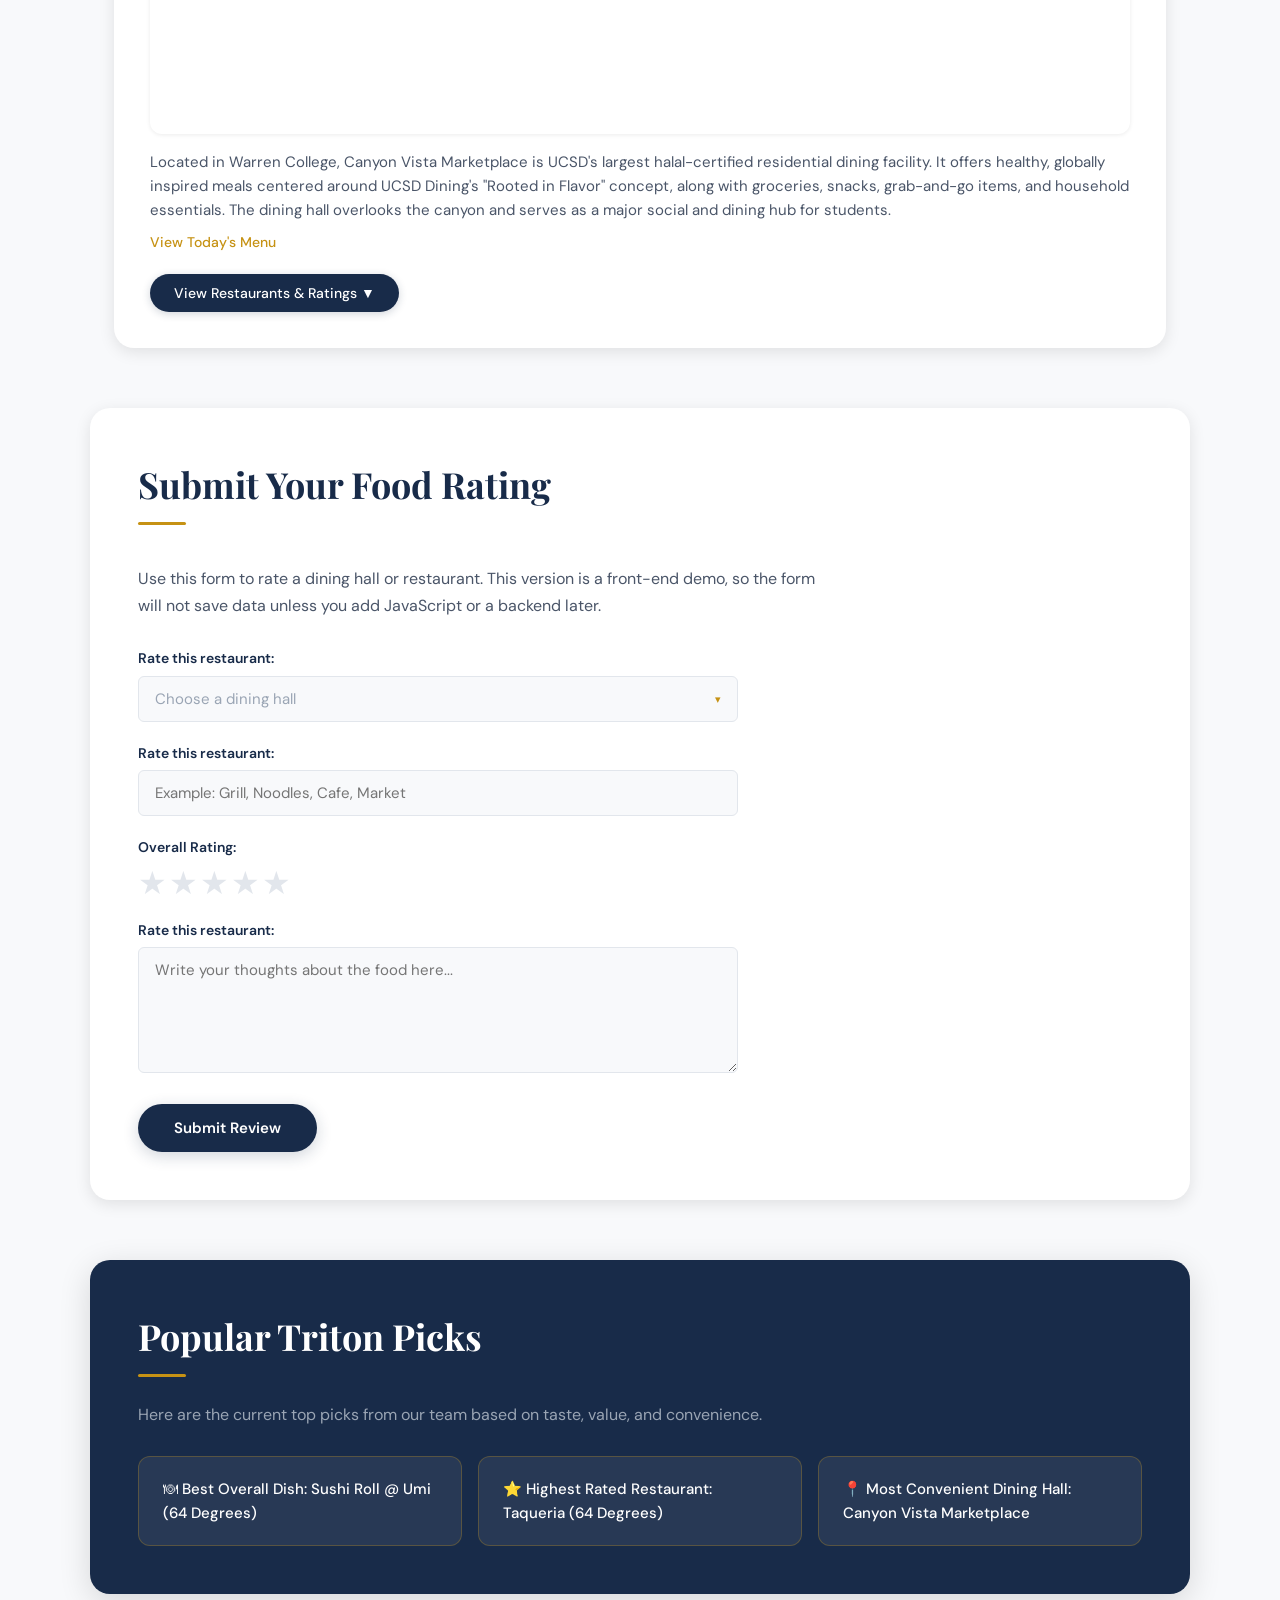
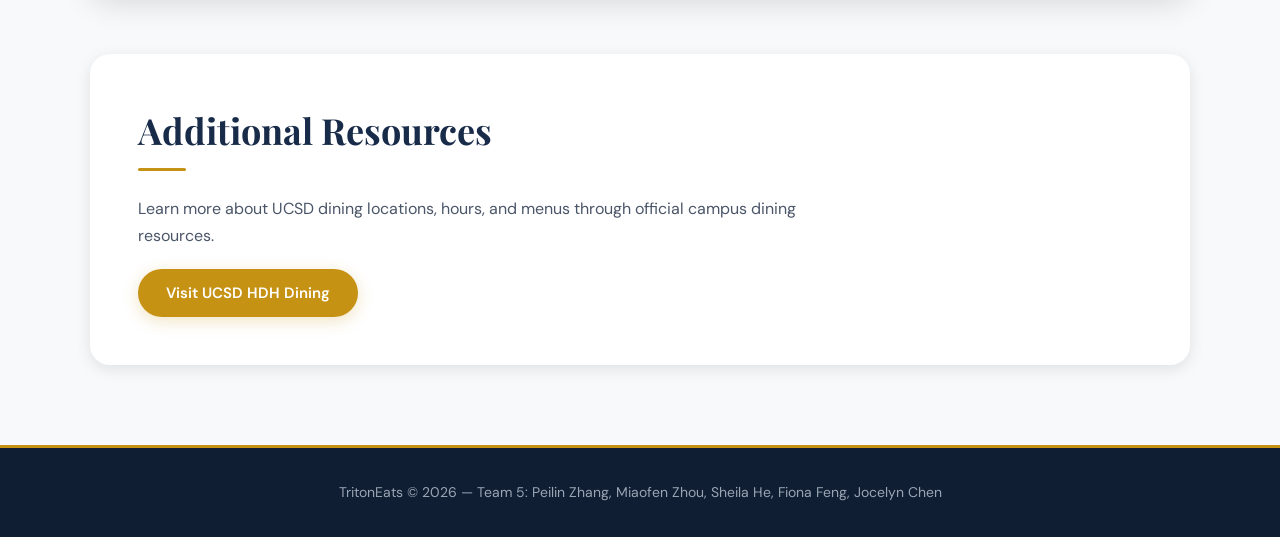
==== commit 4da66778: "Update UI with CSS styling and collapsible dining hall cards" ====
--- a/index.html
+++ b/index.html
@@ -5,10 +5,8 @@
     <meta charset="UTF-8">
     <meta name="viewport" content="width=device-width, initial-scale=1.0">
     <title>TritonEats</title>
-    <link rel="stylesheet" href="styles.css" type=”text/css”/>
-    <link rel="icon" href="" type="image/x-icon" />
-    <script type="text/javascript" src="script.js"></script>
-</head>
+    <link rel="stylesheet" href="styles.css" type="text/css"/>
+    </head>
 
 <body>
 
@@ -16,33 +14,40 @@
   <!-- ================= HEADER / HERO SECTION ================= -->
   <header id="home" class="header-container">
 
-    <h1 class="header-item">TritonEats</h1>
-    <!-- Add your own header image here -->
-    <img src="img/images.jpeg" alt="UCSD Dining Hall Header Image" class="header-item" />
-
-    <!-- ================= NAVBAR ================= -->
-  <nav>
-      <ul>
-        <!-- <li><a href="#home">Home</a></li> -->
-        <li><a href="#about">About US</a></li>
-        <li><a href="#dining-halls">UCSD Dining Halls</a></li>
-        <li><a href="#ratings">Rate Dishes</a></li>
-        <li><a href="#popular-dishes">Top Pick</a></li>
-        <li><a href="#resources">Something else you might want to know</a></li>
-      </ul>
-  </nav>
-
-    <!-- <h3 class="header-item">
-      Rate, review, and discover UCSD dining hall food.
-    </h3> -->
-
-    <!-- <a href="#dining-halls" class="header-button">
-      Explore Dining Halls
-    </a>
-
-    <a href="#ratings" class="header-button">
-      Submit a Rating
-    </a> -->
+    <!-- ── Top bar: logo + nav ── -->
+    <nav class="topbar">
+      <div class="topbar-inner">
+        <a href="#home" class="topbar-logo">
+          <span class="logo-mark">🔱</span>
+          <span class="logo-name">TritonEats</span>
+        </a>
+        <ul class="topbar-links">
+          <li><a href="#about">About Us</a></li>
+          <li><a href="#dining-halls">Dining Halls</a></li>
+          <li><a href="#ratings">Rate Restaurants</a></li>
+          <li><a href="#popular-dishes">Top Pick</a></li>
+          <li><a href="#resources">Resources</a></li>
+        </ul>
+      </div>
+    </nav>
+
+    <!-- ── Hero: text left, card right ── -->
+    <div class="hero">
+      <div class="hero-text">
+        <h1 class="hero-headline">Find the best<br>food at UCSD.</h1>
+        <p class="hero-tagline">
+          Discover dining halls and campus favorites —<br>all rated by fellow Tritons.
+        </p>
+        <div class="hero-actions">
+          <a href="#dining-halls" class="hero-btn hero-btn-primary">Explore Now →</a>
+          <a href="#ratings" class="hero-btn hero-btn-outline">Submit a Rating</a>
+        </div>
+      </div>
+
+      <div class="hero-visual">
+        <img src="img/images.jpeg" alt="UCSD Dining Hall" class="hero-img" />
+      </div>
+    </div>
 
   </header>
 
@@ -59,8 +64,8 @@
 
     <p>
       This website organizes UCSD dining halls by location, shows the restaurants
-      inside each dining hall, and provides descriptions and images of different
-      dishes. Tritons can also rate meals based on taste, value, appearance, and
+      inside each dining hall, and provides descriptions and images of each
+      restaurant. Tritons can also rate restaurants based on taste, value, and
       overall experience.
     </p>
 
@@ -78,13 +83,14 @@
 
     <p>
       Browse the seven UCSD dining halls below. Each card includes the dining hall
-      location, restaurants inside, sample dishes, and a rating feature.
+      location, restaurants inside, and a rating feature.
     </p>
 
 
     <!-- ========== DINING HALL 1 ========== -->
     <article class="dining-hall-card">
       <h3>64 Degrees</h3>
+      
 
       <p>
         <strong>Location:</strong>
@@ -97,23 +103,40 @@
       </p>
 
       <img
-        src="img/64 2.jpg"
+        src="https://eu-images.contentstack.com/v3/assets/blt517884d3ef6fd53e/blt835930b6681a905d/66c743cc028326f525c8629d/092614_026.jpg"
         alt="64 Degrees Dining Hall Image"
         class="dining-hall-image"
       />
+
+      <p>
+        Located in Revelle College, 64 Degrees is named after the average temperature of the Pacific
+        Ocean at La Jolla. It offers a wide range of food stations including a grill, Asian wok,
+        taqueria, sushi bar, pasta station, and garden salad bar. With its vibrant atmosphere and
+        diverse menu, 64 Degrees is a favorite dining destination for students living in and around
+        Revelle College.
+      </p>
 
       <p>
         <a href="https://hdh-web.ucsd.edu/dining/apps/diningservices/Restaurants/Venue_V3?locId=64&locDetID=18&dayNum=0"
            target="_blank">View Today's Menu</a>
       </p>
+      <button class="expand-btn" onclick="toggleHall('64-degrees')" aria-expanded="false">View Restaurants &amp; Ratings ▼</button>
+      <div class="hall-details" id="64-degrees" style="display:none;">
+
+      <h4>Restaurants inside 64 Degrees</h4>
 
       <div class="restaurant-card">
         <h4>64 Triton Grill</h4>
-        <p>
-          Fast food like burgers, fries, and nice ice cream!
-        </p>
-        <img src="https://lh3.googleusercontent.com/gps-cs-s/APNQkAFRSqHPif7L3fiGDk6Sw3VRiMuvuHQ7V_t8dnlqXxrk9i0TVRGGQHsclvN3vbXbEgHNs9eHuFrLTL6tJfUaSL3NU5Wk39A8NIlsV_eZ2hLXXb_sGPo_ArlB7MiwY18Wh_JalIdLkXzLOPQ1=s1360-w1360-h1020-rw"
-             alt="Triton Grill at 64 Degree" class="dining-hall-image" />
+        <img src="https://www.studioearchitects.com/wp-content/uploads/2016/05/UCSD-64-Degrees-2.jpg"
+             alt="64 Triton Grill at 64 Degrees" class="dining-hall-image" />
+        <p>
+          64 Triton Grill is the classic comfort food station at 64 Degrees,
+          serving made-to-order burgers, crispy fries, chicken sandwiches, and
+          rotating daily specials. It is one of the most popular spots in the
+          dining hall, known for its hearty portions and satisfying flavors.
+          Students also love stopping by for the soft-serve ice cream, which
+          makes a great end to any meal.
+        </p>
       
         <label for="triton-grill-rating">Rate this restaurant:</label>
         <select id="triton-grill-rating" name="triton-grill-rating">
@@ -130,9 +153,15 @@
 
       <div class="restaurant-card">
         <h4>Wok</h4>
-        <p>Asian taste! We change menus every week.</p>
-        <img src="https://lh3.googleusercontent.com/gps-cs-s/APNQkAH4IOVwXW29GW5cz4LJ2NjHwE3qdqMTx4C1CzEfutJGLsGOkuRuDO-i6DKehEBkAsmsZ7nnu6WtIblCedYTTLAi7ntllyn34gxIrQS3Owh_z_aP6zsKqasKYATRYk2-C-XD7hj33WC0b7ru=s1360-w1360-h1020-rw“
-             alt="Triton Grill at 64 Degree” class="dining-hall-image" />
+        <img src="https://lh3.googleusercontent.com/gps-cs-s/APNQkAH4IOVwXW29GW5cz4LJ2NjHwE3qdqMTx4C1CzEfutJGLsGOkuRuDO-i6DKehEBkAsmsZ7nnu6WtIblCedYTTLAi7ntllyn34gxIrQS3Owh_z_aP6zsKqasKYATRYk2-C-XD7hj33WC0b7ru=s1360-w1360-h1020-rw"
+             alt="Wok at 64 Degrees" class="dining-hall-image" />
+        <p>
+          Wok brings bold Asian flavors to 64 Degrees with a rotating weekly
+          menu that keeps things fresh and exciting. Expect stir-fries, fried
+          rice, noodle dishes, and flavorful sauces inspired by Chinese, Thai,
+          and other Asian cuisines. The menu changes regularly so there is
+          always something new to try throughout the quarter.
+        </p>
 
         <label for="wok-rating">Rate this restaurant:</label>
         <select id="wok-rating" name="wok-rating">
@@ -149,9 +178,15 @@
 
       <div class="restaurant-card">
         <h4>Taqueria</h4>
-        <p>Come and try bowls, burritos, tacos, sides, and desserts.</p>
         <img src="https://lh3.googleusercontent.com/gps-cs-s/APNQkAFDAxq4cHBm1dfxCrDGS71byFW01tB-szBpf_ueHEJC5rbGSGS4Ip6QtRAfwNDzr63LAs9_ZdlvCSDp5X_Ab635APmyu-3FD8AL8hEdsGfZ5-0USFwUc8aIfXJRnHzfCP6gMS_wxFPueJPf=s1360-w1360-h1020-rw"
-             alt="Triton Grill at 64 Degree" class="dining-hall-image" />
+             alt="Taqueria at 64 Degrees" class="dining-hall-image" />
+        <p>
+          Taqueria is 64 Degrees' Mexican-inspired station, offering a
+          flavorful lineup of tacos, burritos, rice bowls, and sides. Students
+          can choose from a variety of proteins, toppings, and salsas to
+          customize their meal. The station also features rotating seasonal
+          desserts, making it a well-rounded stop for lunch or dinner.
+        </p>
 
         <label for="taqueria-rating">Rate this restaurant:</label>
         <select id="taqueria-rating" name="taqueria-rating">
@@ -168,9 +203,16 @@
 
       <div class="restaurant-card">
         <h4>Garden Bar</h4>
-        <p>We have healthy and delicious salads, sandwiches, and soups here.</p>
         <img src="https://lh3.googleusercontent.com/gps-cs-s/APNQkAGJwAHw5uB1SbVkezxdKb1jGpehSItWBCq14j5YXXGOJPiIwbTys6Pi1MGwC9f8Z7jDA9K0EWPs-czfvnqtQ1u1XCoQFcSX7ei-gHwuu9RR1GNXLPYbexWqy42GpBrA9OaFhBvH=s1360-w1360-h1020-rw"
-             alt="Triton Grill at 64 Degree" class="dining-hall-image" />
+             alt="Garden Bar at 64 Degrees" class="dining-hall-image" />
+        <p>
+          Garden Bar is the health-focused station at 64 Degrees, perfect for
+          students looking for a lighter, fresher meal. It offers build-your-own
+          salads with a wide variety of greens, toppings, and dressings, as well
+          as hearty soups and made-to-order sandwiches. The station is a
+          popular choice for students who want a balanced and nutritious option
+          without sacrificing flavor.
+        </p>
 
         <label for="garden-bar-rating">Rate this restaurant:</label>
         <select id="garden-bar-rating" name="garden-bar-rating">
@@ -187,12 +229,15 @@
 
       <div class="restaurant-card">
         <h4>Umi</h4>
-        <p>
-          You definitely cannot miss our best sushi rolls and bowls here. We also
-          offer special desserts here.
-        </p>
-        <img src="https://lh3.googleusercontent.com/gps-cs-s/APNQkAGJBKOEPNWLawPqieAJuTx2iZ-zwLqK2reFnRK3WzMI6D1HNmfC-XxQUBr861J00tS-2jCkiPkeYMtbU2V9EvWegNu-OP6iO-teeIJMQy0PkI0GT6Y6yyh2QLtk30xSsehFdxSplQ=s1360-w1360-h1020-rw"
-             alt="Triton Grill at 64 Degree" class="dining-hall-image" />
+        <img src="https://www.sushimachines.com/wp-content/uploads/2023/12/ucsd_operation1.jpg"
+             alt="Umi at 64 Degrees" class="dining-hall-image" />
+        <p>
+          Umi is 64 Degrees' dedicated sushi station, serving freshly made
+          sushi rolls, nigiri, and rice bowls. It is one of the most sought-after
+          spots in the dining hall, known for its quality ingredients and
+          creative flavor combinations. The station also offers special desserts,
+          making it a complete dining experience for sushi lovers on campus.
+        </p>
 
         <label for="umi-rating">Rate this restaurant:</label>
         <select id="umi-rating" name="umi-rating">
@@ -209,9 +254,16 @@
 
       <div class="restaurant-card">
         <h4>Al Dente</h4>
-        <p>We offer different flavors of pasta and spaghetti every week.</p>
         <img src="https://lh3.googleusercontent.com/gps-cs-s/APNQkAE0DAjSMOx0nVVJVEe6YGzjxZNSPf5vhf4Lm7oXt2-YdqndajFbCMagoo__G44iKNrmA7lE3-IkwMt9tD-i4h2jRQhFramP209ZaFUoT7AQAqTKJEVzIQtB4bbTFxMiFzJm7dQAww=s1360-w1360-h1020-rw"
-             alt="Triton Grill at 64 Degree" class="dining-hall-image" />
+             alt="Al Dente at 64 Degrees" class="dining-hall-image" />
+        <p>
+          Al Dente is 64 Degrees' Italian pasta station, serving a rotating
+          weekly selection of pasta dishes including spaghetti, penne, and
+          other classic styles with a variety of sauces and toppings. Each
+          dish is prepared fresh and seasoned generously, offering a warm and
+          filling meal. The changing menu ensures there is always a new
+          combination to enjoy throughout the week.
+        </p>
 
         <label for="al-dente-rating">Rate this restaurant:</label>
         <select id="al-dente-rating" name="al-dente-rating">
@@ -224,6 +276,22 @@
         </select>
 
         <button type="button">Submit Rating</button>
+      </div>
+
+      <!-- Overall 64 Degrees Rating -->
+      <div class="restaurant-card">
+        <h5>Overall 64 Degrees Rating</h5>
+        <label for="64-degrees-overall-rating">Rate this restaurant:</label>
+        <select id="64-degrees-overall-rating" name="64-degrees-overall-rating">
+          <option value="">Choose a rating</option>
+          <option value="5">5 - Excellent</option>
+          <option value="4">4 - Good</option>
+          <option value="3">3 - Okay</option>
+          <option value="2">2 - Not great</option>
+          <option value="1">1 - Poor</option>
+        </select>
+        <button type="button">Submit Rating</button>
+      </div>
       </div>
     </article>
 
@@ -231,6 +299,7 @@
     <!-- ========== DINING HALL 2 ========== -->
     <article class="dining-hall-card">
       <h3>Café Ventanas</h3>
+      
       <p><strong>Location:</strong>
         <a href="https://www.google.com/maps/place/Caf%C3%A9+Ventanas/@32.8860312,-117.2451489,16z/data=!3m1!4b1!4m6!3m5!1s0x80dc06eadfbccde5:0x2f323bee165df22a!8m2!3d32.8860312!4d-117.242574!16s%2Fg%2F1tmqghn6?entry=ttu&g_ep=EgoyMDI2MDUwMi4wIKXMDSoASAFQAw%3D%3D"
            target="_blank">
@@ -238,31 +307,40 @@
         </a>
       </p>
 
-      <img src="https://fesmag.com/images/2024/06/fdpom_23_10-HDH_Ventanas-2032-nodes.jpg" alt="Café Ventanas Dining Hall Image" class="dining-hall-image" />
+      <img src="https://www.hungryones.com/wp-content/uploads/2016/02/cafe.ventanas.2658.jpg" alt="Café Ventanas Dining Hall Image" class="dining-hall-image" />
 
       <p>
-        Café Ventanas is a dining hall located in the ERC College area. It 
-        offers a variety of food stations, including Carribean, Indian and African cuisines. 
-        This dining hall is popular for its convenient location and diverse menu options.
+        Located in ERC College, Café Ventanas is one of UCSD's most culturally
+        diverse dining halls, featuring globally inspired food stations that rotate
+        through Caribbean, Indian, African, and other world cuisines. Opened in 2024
+        after a major renovation, it also offers a coffeehouse and a variety of
+        grab-and-go options. Its vibrant atmosphere and unique menu make it a
+        standout dining destination on campus.
       </p>
 
       <p>
-        <a href="https://hdh-web.ucsd.edu/dining/apps/diningservices/Restaurants/Venue_V3?locId=18&subLoc=02&locDetID=42&dayNum=2"
+        <a href="https://hdh-web.ucsd.edu/dining/apps/diningservices/Restaurants/Venue_V3?locId=18&locDetID=8&dayNum=0"
            target="_blank">View Today's Menu</a>
       </p>
+      <button class="expand-btn" onclick="toggleHall('cafe-ventanas')" aria-expanded="false">View Restaurants &amp; Ratings ▼</button>
+      <div class="hall-details" id="cafe-ventanas" style="display:none;">
 
       <h4>Restaurants inside Café Ventanas</h4>
 
       <!-- HaPi -->
       <div class="restaurant-card">
         <h5>HaPi</h5>
-        <img src="https://encrypted-tbn0.gstatic.com/images?q=tbn:ANd9GcRUUJ_HO0jsL319bg2iseocTTY2Opjn3mnEIA&s"
+        <img src="https://fesmag.com/images/2024/06/fdpom_23_10-HDH_Ventanas-2092-nodes.jpg"
              alt="HaPi at Ventanas" class="dining-hall-image" />
         <p>
-          Hapi is a station that serves a variety of handpies and savory pastries.
-        </p> 
-
-        <label for="hapi-rating">Rate HaPi:</label>
+          HaPi is Café Ventanas' signature handpie station, serving freshly baked
+          savory pastries with a rotating selection of fillings. Each handpie is
+          made with flaky crust and hearty ingredients, making it a satisfying
+          and portable meal option that is popular for students on the go between
+          classes.
+        </p>
+
+        <label for="hapi-rating">Rate this restaurant:</label>
         <select id="hapi-rating" name="hapi-rating">
           <option value="">Choose a rating</option>
           <option value="5">5 - Excellent</option>
@@ -277,13 +355,17 @@
       <!-- Soul -->
       <div class="restaurant-card">
         <h5>Soul</h5>
-        <img src="https://www.hungryones.com/wp-content/uploads/2016/02/cafe.ventanas.2660.jpg"
+        <img src="https://hgwarchitecture.com/wp-content/uploads/2024/02/Ventanas-1a-scaled.jpg"
              alt="Soul at Ventanas" class="dining-hall-image" />
         <p>
-          Soul is a station that serves soul food, including dishes like fried chicken, mac and cheese, collard greens, and cornbread.
-        </p> 
-
-        <label for="soul-rating">Rate Soul:</label>
+          Soul is Café Ventanas' Southern comfort food station, serving classic
+          American soul food including fried chicken, mac and cheese, collard
+          greens, and cornbread. The generous portions and rich, home-style
+          flavors make it one of the most comforting and popular stops in the
+          dining hall.
+        </p>
+
+        <label for="soul-rating">Rate this restaurant:</label>
         <select id="soul-rating" name="soul-rating">
           <option value="">Choose a rating</option>
           <option value="5">5 - Excellent</option>
@@ -298,13 +380,17 @@
       <!-- Journey -->
       <div class="restaurant-card">
         <h5>Journey</h5>
-        <img src="https://www.hungryones.com/wp-content/uploads/2016/02/cafe.ventanas.2936.jpg"
+        <img src="https://fesmag.com/images/2024/06/fdpom_23_10-HDH_Ventanas-2032-nodes.jpg"
              alt="Journey at Ventanas" class="dining-hall-image" />
         <p>
-          Journey is a station that serves a variety of African dishes, including beef kofta, chicken harissa and flatbread.
-        </p> 
-
-        <label for="journey-rating">Rate Journey:</label>
+          Journey is Café Ventanas' globally inspired African and Middle Eastern
+          station, featuring bold and aromatic flavors. The menu includes beef
+          kofta, chicken harissa, flatbread, and other rotating specialties
+          drawn from across the African continent and beyond. It is a great
+          option for students looking to explore diverse and richly spiced cuisines.
+        </p>
+
+        <label for="journey-rating">Rate this restaurant:</label>
         <select id="journey-rating" name="journey-rating">
           <option value="">Choose a rating</option>
           <option value="5">5 - Excellent</option>
@@ -319,13 +405,17 @@
       <!-- Tandoor -->
       <div class="restaurant-card">
         <h5>Tandoor</h5>
-        <img src="https://encrypted-tbn0.gstatic.com/images?q=tbn:ANd9GcRFyvqihggIToDl-ppasBUYWhsKovVpudqGqA&s"
-             alt="Tandoor at Ventanas" class="dining-hall-image" />
-        <p>
-          Tandoor is a station that serves Indian cuisine, including a variety of tandoor-cooked meats, naan bread, and flavorful curries.
-        </p> 
-
-        <label for="tandoor-rating">Rate Tandoor:</label>
+        <img src="https://hgwarchitecture.com/wp-content/uploads/2024/02/Ventanas-1a-scaled.jpg"
+             alt="Tandoor at Ventanas" class="dining-hall-image"  />
+        <p>
+          Tandoor is Café Ventanas' Indian cuisine station, named after the
+          traditional clay oven used to cook its signature dishes. The menu
+          features tandoor-roasted meats, freshly baked naan, and fragrant
+          curries with a variety of spice levels. It is a favorite among
+          students who enjoy authentic, deeply flavorful South Asian cooking.
+        </p>
+
+        <label for="tandoor-rating">Rate this restaurant:</label>
         <select id="tandoor-rating" name="tandoor-rating">
           <option value="">Choose a rating</option>
           <option value="5">5 - Excellent</option>
@@ -340,13 +430,18 @@
       <!-- Vibe -->
       <div class="restaurant-card">
         <h5>Vibe</h5>
-        <img src="https://encrypted-tbn0.gstatic.com/images?q=tbn:ANd9GcTFjVaQxVDMoFpICknQF1DbbxsK4mPqNzl_jQ&s"
+        <img src="https://plandesignbuild.ucsd.edu/_images/projects/Cafe-Ventanas.png"
              alt="Vibe at Ventanas" class="dining-hall-image" />
         <p>
-          Vibe is a station that serves a variety of Carribean food like jerk chicken, rice and peas, and plantains.
-        </p> 
-
-        <label for="vibe-rating">Rate Vibe:</label>
+          Vibe is Café Ventanas' Caribbean-inspired station, bringing the
+          bold and sunny flavors of the islands to campus. The menu includes
+          jerk chicken, rice and peas, sweet plantains, and other rotating
+          Caribbean staples. The vibrant seasoning and tropical ingredients
+          make Vibe one of the most distinctive and lively stations in the
+          dining hall.
+        </p>
+
+        <label for="vibe-rating">Rate this restaurant:</label>
         <select id="vibe-rating" name="vibe-rating">
           <option value="">Choose a rating</option>
           <option value="5">5 - Excellent</option>
@@ -364,10 +459,14 @@
         <img src="https://fesmag.com/images/2024/06/fdpom_UCSanDiego_Ventanas_Kaldi.jpg"
              alt="Kaldi at Ventanas" class="dining-hall-image" />
         <p>
-          Kaldi is a station that serves a variety of drinks like coffee, tea and seasonal beverages.
-        </p> 
-
-        <label for="kaldi-rating">Rate Kaldi:</label>
+          Kaldi is Café Ventanas' coffeehouse station, named after the legendary
+          Ethiopian goat herder credited with discovering coffee. It serves
+          espresso drinks, drip coffee, teas, and rotating seasonal beverages.
+          It is the perfect spot to grab a morning coffee or an afternoon pick-me-up
+          before or after classes.
+        </p>
+
+        <label for="kaldi-rating">Rate this restaurant:</label>
         <select id="kaldi-rating" name="kaldi-rating">
           <option value="">Choose a rating</option>
           <option value="5">5 - Excellent</option>
@@ -382,7 +481,7 @@
       <!-- Overall Ventanas Rating -->
       <div class="restaurant-card">
         <h5>Overall Ventanas Rating</h5>
-        <label for="ventanas-overall-rating">Rate Ventanas overall:</label>
+        <label for="ventanas-overall-rating">Rate this restaurant:</label>
         <select id="ventanas-overall-rating" name="ventanas-overall-rating">
           <option value="">Choose a rating</option>
           <option value="5">5 - Excellent</option>
@@ -394,11 +493,13 @@
         <button type="button">Submit Rating</button>
       </div>
 
+      </div>
     </article>
 
     <!-- ========== DINING HALL 3 ========== -->
     <article class="dining-hall-card">
       <h3>OceanView</h3>
+      
       <p><strong>Location:</strong>
         <a href="https://www.google.com/maps/place/Oceanview+Terrace/@32.8828811,-117.2410763,17.83z/data=!4m6!3m5!1s0x80dc06c585bbbc7b:0x3e7d6dc21944bb35!8m2!3d32.8831037!4d-117.2427668!16s%2Fg%2F1tj2nrpr?entry=ttu&g_ep=EgoyMDI2MDUwMi4wIKXMDSoASAFQAw%3D%3D"
            target="_blank">
@@ -406,19 +507,32 @@
         </a> 
       </p>
 
-      <img src="img/Oceanview Inside.png" alt="OceanView Dining Hall Image" class="dining-hall-image" />
-
+      <img src="https://archinect.gumlet.io/uploads/37/378ceb4c20514389c9b87bcec0c2b8f8.jpg?fit=crop&auto=compress%2Cformat&enlarge=true&w=615&dpr=2" alt="OceanView Dining Hall Image" class="dining-hall-image" />
+
+      <p>
+        Located in Marshall College, Oceanview Terrace is known for its scenic canyon views and
+        diverse food offerings. The dining hall features a specialty stone-fired pizza oven, a
+        Mediterranean and Kosher-certified kitchen, Italian dishes, and a grab-and-go café with
+        pastries and espresso drinks. It is a popular gathering spot for students seeking quality
+        meals with a relaxed, open atmosphere.
+      </p>
+
+      <p><a href="https://hdh-web.ucsd.edu/dining/apps/diningservices/Restaurants/Venue_V3?locId=05&locDetID=4&dayNum=0" target="_blank">View Today's Menu</a></p>
+      <button class="expand-btn" onclick="toggleHall('oceanview')" aria-expanded="false">View Restaurants &amp; Ratings ▼</button>
+      <div class="hall-details" id="oceanview" style="display:none;">
       <h4>Restaurants inside OceanView</h4>
 
       <div class="restaurant-card">
         <h5>Counter Culture</h5>
-        <p>
-          This place mainly offers house-baked pastries, gelato, and acai 
-          bowls. They also serve espresso drinks, a variety of fruit 
-          smoothies, and toasted bagels with unqiue spreads.
-        </p>
-        <img src="img/Oceanview Inside.png"
+        <img src="https://static.wixstatic.com/media/45d647_a3ab0661ff8b45b4a62c53a18346d8a4~mv2.jpg/v1/fill/w_280,h_183,al_c,q_80,usm_0.66_1.00_0.01,enc_avif,quality_auto/45d647_a3ab0661ff8b45b4a62c53a18346d8a4~mv2.jpg"
               alt="Counter Culture at Oceanview" class="dining-hall-image">
+        <p>
+          Counter Culture is OceanView's café and dessert station, serving
+          house-baked pastries, gelato, and acai bowls. It also offers
+          espresso drinks, a variety of fruit smoothies, and toasted bagels
+          with unique spreads. It is a popular stop for students looking for
+          a sweet treat or a quick caffeinated pick-me-up between classes.
+        </p>
 
           <label for="counter-culture-rating">Rate this restaurant:</label>
           <select id="counter-culture-rating" name="counter-culture-rating">
@@ -435,14 +549,16 @@
 
         <div class="restaurant-card">
         <h5>Spice (Kosher Kitchen)</h5>
-        <p>
-          This restaurant offers a variety of garlic fries bowls, 
-          greek salads, and mazza bowls. It serves mainly Mediterranean
-          -inspired menu, highlighting Middle Eastern style of food,
-          as well as broader to North African dishes. 
-        </p>
-        <img src="img/Oceanview Inside.png"
+        <img src="https://archinect.gumlet.io/uploads/5b/5bc4ff4f67581ca470fa23db261fcc42.jpg?fit=crop&auto=compress%2Cformat&enlarge=true&w=615&dpr=2"
               alt="Spice at Oceanview" class="dining-hall-image">
+        <p>
+          Spice is OceanView's Kosher-certified Mediterranean station,
+          offering garlic fries bowls, Greek salads, and mazza bowls
+          alongside other Middle Eastern and North African inspired dishes.
+          It is one of the few Kosher dining options on campus, making it
+          an important and well-loved destination for students with
+          specific dietary needs.
+        </p>
 
           <label for="spice-rating">Rate this restaurant:</label>
           <select id="spice-rating" name="spice-rating">
@@ -459,12 +575,15 @@
 
         <div class="restaurant-card">
         <h5>Scholar's Pizza</h5>
-        <p>
-          It offers a variety of pizza that are made freshly through
-          stone-fired. It also allows for customized our own pizza!
-        </p>
-        <img src="img/Oceanview Inside.png"
+        <img src="https://archinect.gumlet.io/uploads/83/835a45cb43cfba652c3a849c96e43c1c.jpg?fit=crop&auto=compress%2Cformat&enlarge=true&w=615&dpr=2"
               alt="Scholar's Pizza at Oceanview" class="dining-hall-image">
+        <p>
+          Scholar's Pizza is OceanView's stone-fired pizza station, serving
+          freshly made pizzas with a rotating selection of toppings and
+          sauces. Students can also build and customize their own pizza,
+          making it a fun and flexible option for any taste. The crispy,
+          fire-baked crust is a big draw for pizza lovers on campus.
+        </p>
 
           <label for="scholar-pizza-rating">Rate this restaurant:</label>
           <select id="scholar-pizza-rating" name="scholar-pizza-rating">
@@ -481,12 +600,15 @@
 
         <div class="restaurant-card">
         <h5>Scholar's Italian</h5>
-        <p>
-          It offers dishes include pastas and spaghetti. It also includes
-          building you own salads. 
-        </p>
-        <img src="img/Oceanview Inside.png"
+        <img src="https://archinect.gumlet.io/uploads/53/5320d5885c167a993fe3468b533dfbe3.jpg?fit=crop&auto=compress%2Cformat&enlarge=true&w=615&dpr=2"
               alt="Scholar's Italian at Oceanview" class="dining-hall-image">
+        <p>
+          Scholar's Italian is OceanView's pasta station, serving a
+          rotating selection of classic Italian dishes including pastas
+          and spaghetti with a variety of sauces and toppings. Students
+          can also build their own salads at this station, making it a
+          great all-in-one option for a hearty and customizable meal.
+        </p>
 
           <label for="scholar-italian-rating">Rate this restaurant:</label>
           <select id="scholar-italian-rating" name="scholar-italian-rating">
@@ -501,192 +623,241 @@
           <button type="button">Submit Rating</button>
         </div>
 
+      <!-- Overall OceanView Rating -->
+      <div class="restaurant-card">
+        <h5>Overall OceanView Rating</h5>
+        <label for="oceanview-overall-rating">Rate this restaurant:</label>
+        <select id="oceanview-overall-rating" name="oceanview-overall-rating">
+          <option value="">Choose a rating</option>
+          <option value="5">5 - Excellent</option>
+          <option value="4">4 - Good</option>
+          <option value="3">3 - Okay</option>
+          <option value="2">2 - Not great</option>
+          <option value="1">1 - Poor</option>
+        </select>
+        <button type="button">Submit Rating</button>
+      </div>
+      </div>
       </div>
     </article>
 
     <!-- ========== DINING HALL 4 ========== -->
     <article class="dining-hall-card">
-
-  <h3>Foodworx</h3>
-
-  <p class="intro">
-    Foodworx is a modern dining location near Pepper Canyon at UC San Diego.
-    It provides quick and convenient meal options for students living nearby
-    or walking between classes.
-  </p>
-
-  <p>
-    <strong>Location:</strong>
-    <a href="https://www.google.com/maps/place/Foodworx/@32.878797,-117.2330139,17z/data=!3m1!4b1!4m6!3m5!1s0x80dc06db1dce97d9:0x2b118f382d1c5e3b!8m2!3d32.878797!4d-117.230439!16s%2Fg%2F12hm2mgnk?entry=ttu&g_ep=EgoyMDI2MDUwMi4wIKXMDSoASAFQAw%3D%3D"
-       target="_blank">
-       Foodworx - Pepper Canyon
-    </a>
-  </p>
-
-  <img
-  src="[data-uri]..."
-  alt="Foodworx Dining Hall"
-  class="dining-hall-image"
-/>
-
-  <h4>Restaurants inside Foodworx</h4>
-
-  <!-- Foodworx Impinger -->
-  <div class="restaurant-card">
-
-    <h5>Foodworx Impinger</h5>
-
-    <img
-      src="[data-uri]..."
-      alt="Foodworx Impinger"
-      class="restaurant-image"
-    />
-
-    <p>
-      Foodworx Impinger serves hot comfort foods such as flatbreads,
-      pizzas, baked sandwiches, and warm meals cooked quickly in the
-      impinger oven system.
-    </p>
-
-    <p>
-      Many students enjoy this station because the food is fresh, hot,
-      and convenient during busy lunch and dinner hours.
-    </p>
-
-    <label for="impinger-rating">Rate this restaurant:</label>
-
-    <select id="impinger-rating" name="impinger-rating">
-      <option value="">Choose a rating</option>
-      <option value="5">5 - Excellent</option>
-      <option value="4">4 - Good</option>
-      <option value="3">3 - Okay</option>
-      <option value="2">2 - Not great</option>
-      <option value="1">1 - Poor</option>
-    </select>
-
-    <button type="button">Submit Rating</button>
-
-  </div>
-
-  <!-- Deli & Salad -->
-  <div class="restaurant-card">
-
-    <h5>Deli & Salad</h5>
-
-  <img
-   src="https://img.p.mapq.st/?url=https%3A%2F%2Fs3-media0.fl.yelpcdn.com%2Fbphoto%2FOKTLUrUYfAh2Ppr2AgR_kw%2Fl.jpg&w=3840&q=75"
-   alt="Foodworx Dining Hall"
-   class="dining-hall-image"
-  />
-
-    <p>
-      Deli & Salad offers fresh sandwiches, wraps, salads, and healthy
-      grab-and-go meals for students looking for lighter food options.
-    </p>
-
-    <p>
-      Students often stop here for customizable salads, turkey sandwiches,
-      and quick meals between classes because the service is fast and
-      convenient.
-    </p>
-
-    <label for="deli-rating">Rate this restaurant:</label>
-
-    <select id="deli-rating" name="deli-rating">
-      <option value="">Choose a rating</option>
-      <option value="5">5 - Excellent</option>
-      <option value="4">4 - Good</option>
-      <option value="3">3 - Okay</option>
-      <option value="2">2 - Not great</option>
-      <option value="1">1 - Poor</option>
-    </select>
-
-    <button type="button">Submit Rating</button>
-
-  </div>
-
-</article>
+      <h3>Foodworx</h3>
+      
+      <p><strong>Location:</strong>
+        <a href="https://www.google.com/maps/place/Foodworx/@32.878797,-117.2330139,17z/data=!3m1!4b1!4m6!3m5!1s0x80dc06db1dce97d9:0x2b118f382d1c5e3b!8m2!3d32.878797!4d-117.230439!16s%2Fg%2F12hm2mgnk?entry=ttu&g_ep=EgoyMDI2MDUwMi4wIKXMDSoASAFQAw%3D%3D"
+           target="_blank">
+           Foodworx - Pepper Canyon
+        </a>
+      </p>
+
+      <img src="img/foodworx.png" alt="Foodworx Dining Hall Image" class="dining-hall-image" />
+
+      <p>
+        Located in the Pepper Canyon area near the center of campus, Foodworx serves as a convenient
+        dining hub for students from multiple colleges. It offers a rotating selection of globally
+        inspired cuisines in a fast-casual format, making it an ideal stop between classes or
+        during busy school days. Its central location makes it one of the most accessible dining
+        spots on campus.
+      </p>
+
+      <p><a href="https://hdh-web.ucsd.edu/dining/apps/diningservices/Restaurants/Venue_V3?locId=11&locDetID=6&dayNum=0" target="_blank">View Today's Menu</a></p>
+      <button class="expand-btn" onclick="toggleHall('foodworx')" aria-expanded="false">View Restaurants &amp; Ratings ▼</button>
+      <div class="hall-details" id="foodworx" style="display:none;">
+      <h4>Restaurants inside Foodworx</h4>
+
+      <!-- Foodworx Impinger -->
+      <div class="restaurant-card">
+        <h5>Foodworx Impinger</h5>
+        <img src="https://img.p.mapq.st/?url=https%3A%2F%2Fs3-media0.fl.yelpcdn.com%2Fbphoto%2FHb9dZGSz6Ah0gePtPqwKsg%2Fl.jpg&w=3840&q=75"
+             alt="Foodworx Impinger" class="dining-hall-image" />
+        <p>
+          The Impinger is Foodworx's signature high-heat conveyor oven station, turning out
+          made-to-order flatbreads, pizzas, and toasted sandwiches in minutes. The fast-fire
+          process gives each item a satisfying crispy finish while keeping the inside warm and
+          fresh. It's one of the quickest hot-meal options at Foodworx, perfect for students
+          with back-to-back classes.
+        </p>
+
+        <label for="impinger-rating">Rate this restaurant:</label>
+        <select id="impinger-rating" name="impinger-rating">
+          <option value="">Choose a rating</option>
+          <option value="5">5 - Excellent</option>
+          <option value="4">4 - Good</option>
+          <option value="3">3 - Okay</option>
+          <option value="2">2 - Not great</option>
+          <option value="1">1 - Poor</option>
+        </select>
+        <button type="button">Submit Rating</button>
+      </div>
+
+      <!-- Foodworx Deli & Salad -->
+      <div class="restaurant-card">
+        <h5>Foodworx Deli &amp; Salad</h5>
+        <img src="https://hdh-web.ucsd.edu/dining/apps/diningservices/img/hero-sixth-restaurants.jpg"
+             alt="Foodworx Deli and Salad" class="dining-hall-image" />
+        <p>
+          The Deli &amp; Salad station at Foodworx offers build-your-own sandwiches, wraps, and
+          fresh salads with a wide selection of proteins, cheeses, vegetables, and dressings.
+          Whether you're in the mood for a hearty deli sandwich or a light customized salad,
+          this station has flexible options to suit any appetite. It's a go-to for students
+          looking for a fresher, lighter meal.
+        </p>
+
+        <label for="foodworx-deli-rating">Rate this restaurant:</label>
+        <select id="foodworx-deli-rating" name="foodworx-deli-rating">
+          <option value="">Choose a rating</option>
+          <option value="5">5 - Excellent</option>
+          <option value="4">4 - Good</option>
+          <option value="3">3 - Okay</option>
+          <option value="2">2 - Not great</option>
+          <option value="1">1 - Poor</option>
+        </select>
+        <button type="button">Submit Rating</button>
+      </div>
+
+      <!-- Overall Foodworx Rating -->
+      <div class="restaurant-card">
+        <h5>Overall Foodworx Rating</h5>
+        <label for="foodworx-overall-rating">Rate this restaurant:</label>
+        <select id="foodworx-overall-rating" name="foodworx-overall-rating">
+          <option value="">Choose a rating</option>
+          <option value="5">5 - Excellent</option>
+          <option value="4">4 - Good</option>
+          <option value="3">3 - Okay</option>
+          <option value="2">2 - Not great</option>
+          <option value="1">1 - Poor</option>
+        </select>
+        <button type="button">Submit Rating</button>
+      </div>
+      </div>
+    </article>
 
     <!-- ========== DINING HALL 5 ========== -->
     <article class="dining-hall-card">
-      <h3>Seventh Market</h3>
-      <p><strong>Location:</strong> Seventh College</p>
-
-      <img src="img/Outside seventh market.png" alt="Seventh Market Dining Hall Image" class="dining-hall-image" />
-
-      <h4>Restaurants inside Seventh Market</h4>
+      <h3>Seventh College Dining</h3>
+      
+      <p><strong>Location:</strong> <a href="https://www.google.com/maps/place/Seventh+Market/@32.8876782,-117.2445558,17z/data=!3m1!4b1!4m6!3m5!1s0x80dc06eb12db88c5:0xa96d604c0343144b!8m2!3d32.8876737!4d-117.2419809!16s%2Fg%2F1tgh7v_d?entry=ttu&g_ep=EgoyMDI2MDUyMC4wIKXMDSoASAFQAw%3D%3D" target="_blank">Seventh Market — Seventh College</a></p>
+
+      <img src="https://today.ucsd.edu/news_uploads/Staud_110309_0500.jpg" alt="Seventh College Dining Hall Image" class="dining-hall-image" />
+
+      <p>
+        Located in Seventh College, Seventh College Dining is one of UCSD's newest dining facilities,
+        opened alongside the college in 2021. It features a modern dining experience with a
+        coffeehouse, a deli serving hot sandwiches and soups, and a bistro offering globally
+        inspired small plates and sushi. The dining hall embodies the diverse and forward-thinking
+        spirit of Seventh College.
+      </p>
+
+      <p><a href="https://hdh-web.ucsd.edu/dining/apps/diningservices/Restaurants/Venue_V3?locId=27&locDetID=13&dayNum=0" target="_blank">View Today's Menu</a></p>
+      <button class="expand-btn" onclick="toggleHall('seventh-market')" aria-expanded="false">View Restaurants &amp; Ratings ▼</button>
+      <div class="hall-details" id="seventh-market" style="display:none;">
+      <h4>Restaurants inside Seventh College Dining</h4>
 
       <div class="restaurant-card">
         <h5>Seventh Coffeehouse</h5>
-        <p>
-          This is a coffee house station, where it serves a varitey of 
-          latte, teas, and shakers. It also included bagels and many
-          more pastries. 
-        </p>
-
-      <div class="restaurant-card">
-        <h6>Northside Deli</h6>
-        <img src="img/Outside seventh market.png" alt="restaurant image" class="restaurant-image" />
-        <p>
-          It serves hot sandwiches as well as soup, a good place for 
-          taking and going. 
-        </p>
-
-          <label for="seventh-market-rating">Rate this dish:</label>
-          <select id="seventh-market-rating" name="seventh-market-rating">
-            <option value="">Choose a rating</option>
-            <option value="5">5 - Excellent</option>
-            <option value="4">4 - Good</option>
-            <option value="3">3 - Okay</option>
-            <option value="2">2 - Not great</option>
-            <option value="1">1 - Poor</option>
-          </select>
-
-          <button type="button">Submit Rating</button>
-        </div>
-
-      <div class="restaurant-card">
-        <h6>Bistro</h6>
-        <img src="img/Outside bistro.png" alt="restaurant image" class="restaurant-image" />
-        <p>
-          It serves a variety of small plates such as Korean BBQ wings,
-          and dumpling in chili oil. It also serves udon and desserts
-          like thai mango sticky rice. 
-        </p>
-
-          <label for="bistro-rating">Rate this dish:</label>
-          <select id="bistro-rating" name="bistro-rating">
-            <option value="">Choose a rating</option>
-            <option value="5">5 - Excellent</option>
-            <option value="4">4 - Good</option>
-            <option value="3">3 - Okay</option>
-            <option value="2">2 - Not great</option>
-            <option value="1">1 - Poor</option>
-          </select>
-
-          <button type="button">Submit Rating</button>
-        </div>
-
-      <div class="restaurant-card">
-        <h6>Bistro Sushi</h6>
-        <img src="img/Outside bistro.png" alt="restaurant image" class="restaurant-image" />
-        <p>
-          It serves a variety of sushi; however, the wait time is super 
-          long during meal time, be prepared! 
-        </p>
-
-          <label for="bistro-sushi-rating">Rate this dish:</label>
-          <select id="bistro-sushi-rating" name="bistro-sushi-rating">
-            <option value="">Choose a rating</option>
-            <option value="5">5 - Excellent</option>
-            <option value="4">4 - Good</option>
-            <option value="3">3 - Okay</option>
-            <option value="2">2 - Not great</option>
-            <option value="1">1 - Poor</option>
-          </select>
-
-          <button type="button">Submit Rating</button>
-        </div>
+        <img src="https://seventh.ucsd.edu/_images/residential-life-images/seventh-west-images/seventhMarket.jpg" alt="Seventh Coffeehouse" class="restaurant-image" />
+        <p>
+          Seventh Coffeehouse is the café station at Seventh College Dining, serving
+          a variety of lattes, teas, shakers, and seasonal drinks. It also
+          offers bagels, pastries, and other light snacks, making it a great
+          spot for a quick breakfast or an afternoon coffee break between
+          classes.
+        </p>
+        <label for="seventh-coffeehouse-rating">Rate this restaurant:</label>
+        <select id="seventh-coffeehouse-rating" name="seventh-coffeehouse-rating">
+          <option value="">Choose a rating</option>
+          <option value="5">5 - Excellent</option>
+          <option value="4">4 - Good</option>
+          <option value="3">3 - Okay</option>
+          <option value="2">2 - Not great</option>
+          <option value="1">1 - Poor</option>
+        </select>
+        <button type="button">Submit Rating</button>
+      </div>
+
+      <div class="restaurant-card">
+        <h5>Northside Deli</h5>
+        <img src="img/Outside seventh market.png" alt="Northside Deli at Seventh Market" class="restaurant-image" />
+        <p>
+          Northside Deli is Seventh College Dining's quick-service deli station,
+          serving hot sandwiches and soups made to order. It is an ideal
+          stop for students looking for a warm, satisfying meal they can
+          take on the go. The hearty sandwiches and rotating soups make it
+          a reliable and popular option throughout the day.
+        </p>
+        <label for="seventh-market-rating">Rate this restaurant:</label>
+        <select id="seventh-market-rating" name="seventh-market-rating">
+          <option value="">Choose a rating</option>
+          <option value="5">5 - Excellent</option>
+          <option value="4">4 - Good</option>
+          <option value="3">3 - Okay</option>
+          <option value="2">2 - Not great</option>
+          <option value="1">1 - Poor</option>
+        </select>
+        <button type="button">Submit Rating</button>
+      </div>
+
+      <div class="restaurant-card">
+        <h5>Bistro</h5>
+        <img src="img/Outside bistro.png" alt="Bistro at Seventh Market" class="restaurant-image" />
+        <p>
+          Bistro is Seventh College Dining's globally inspired small plates station,
+          offering a rotating menu of bold and creative dishes. Favorites
+          include Korean BBQ wings, dumplings in chili oil, udon, and
+          desserts like Thai mango sticky rice. The diverse and exciting
+          menu makes Bistro one of the most popular and talked-about spots
+          at Seventh College Dining.
+        </p>
+        <label for="bistro-rating">Rate this restaurant:</label>
+        <select id="bistro-rating" name="bistro-rating">
+          <option value="">Choose a rating</option>
+          <option value="5">5 - Excellent</option>
+          <option value="4">4 - Good</option>
+          <option value="3">3 - Okay</option>
+          <option value="2">2 - Not great</option>
+          <option value="1">1 - Poor</option>
+        </select>
+        <button type="button">Submit Rating</button>
+      </div>
+
+      <div class="restaurant-card">
+        <h5>Bistro Sushi</h5>
+        <img src="https://images.squarespace-cdn.com/content/v1/5887f3786a49631903166dbd/1556551881516-NJJNT3NSD4L1FGYNFCO0/JPOV_20111213_45649-Edit.jpg" alt="Bistro Sushi at Seventh Market" class="restaurant-image" />
+        <p>
+          Bistro Sushi is Seventh College Dining's dedicated sushi station, offering
+          a rotating selection of freshly made sushi rolls and other Japanese
+          bites. It is one of the most sought-after stations in the dining
+          hall, so expect lines during peak meal times. The quality and
+          variety of the rolls make the wait well worth it.
+        </p>
+        <label for="bistro-sushi-rating">Rate this restaurant:</label>
+        <select id="bistro-sushi-rating" name="bistro-sushi-rating">
+          <option value="">Choose a rating</option>
+          <option value="5">5 - Excellent</option>
+          <option value="4">4 - Good</option>
+          <option value="3">3 - Okay</option>
+          <option value="2">2 - Not great</option>
+          <option value="1">1 - Poor</option>
+        </select>
+        <button type="button">Submit Rating</button>
+      </div>
+
+      <!-- Overall Seventh Market Rating -->
+      <div class="restaurant-card">
+        <h5>Overall Seventh College Dining Rating</h5>
+        <label for="seventh-market-overall-rating">Rate this restaurant:</label>
+        <select id="seventh-market-overall-rating" name="seventh-market-overall-rating">
+          <option value="">Choose a rating</option>
+          <option value="5">5 - Excellent</option>
+          <option value="4">4 - Good</option>
+          <option value="3">3 - Okay</option>
+          <option value="2">2 - Not great</option>
+          <option value="1">1 - Poor</option>
+        </select>
+        <button type="button">Submit Rating</button>
+      </div>
 
       </div>
     </article>
@@ -695,28 +866,35 @@
     <article class="dining-hall-card">
   <h3>Sixth College Dining</h3>
 
-  <p class="intro">
-    Sixth College Dining is one of the most modern dining areas at UC San Diego.
-    It offers a variety of restaurants with different styles of food, making it
-    a popular place for students to eat, study, and hang out with friends.
-  </p>
-
-  <p><strong>Location:</strong> Sixth College</p>
-
-  <img
-  src="[data-uri]..."
-  alt="Sixth College Dining"
-  class="dining-hall-image"
-/>
-
-  <h4>Restaurants inside Sixth College</h4>
+      <p><strong>Location:</strong> <a href="https://www.google.com/maps/place/Sixth+Market/@32.8800898,-117.2424852,20z/data=!4m6!3m5!1s0x80dc072587cfa2a9:0xb00bc95fb015e584!8m2!3d32.8800917!4d-117.2422501!16s%2Fg%2F11qywsn6tj?entry=ttu" target="_blank">Sixth College Dining — Sixth College</a></p>
+
+      <img
+        src="https://images.rsmdesign.com/caca44c5-6f9f-4baf-90d8-5dee8659e11f.jpg"
+        alt="Sixth College Dining"
+        class="dining-hall-image"
+      />
+
+      <p>
+        Located in Sixth College, Sixth College Dining is one of the most modern dining areas at
+        UC San Diego. It offers a variety of restaurants with different styles of food, including
+        Mexican-inspired fare, Hawaiian bowls, comfort food, and a convenience market. With its
+        diverse options and lively atmosphere, it is a popular place for students to eat, study,
+        and hang out with friends.
+      </p>
+
+      <p><a href="https://hdh-web.ucsd.edu/dining/apps/diningservices/Restaurants/Venue_V3?locId=37&locDetID=24&dayNum=0" target="_blank">View Today's Menu</a></p>
+
+      <button class="expand-btn" onclick="toggleHall('sixth-college')" aria-expanded="false">View Restaurants &amp; Ratings ▼</button>
+      <div class="hall-details" id="sixth-college" style="display:none;">
+
+      <h4>Restaurants inside Sixth College</h4>
 
   <!-- Sixth Market -->
   <div class="restaurant-card">
     <h5>Sixth Market</h5>
 
     <img
-  src="[data-uri]..."
+  src="https://images.rsmdesign.com/f19b4ab1-6b34-4a8e-826e-18f1b546d0e2.jpg"
   alt="Sixth Market"
   class="restaurant-image"
 />
@@ -747,13 +925,74 @@
     <button type="button">Submit Rating</button>
   </div>
 
+  <!-- Sixth Coffeehouse -->
+  <div class="restaurant-card">
+    <h5>Sixth Coffeehouse</h5>
+
+    <img
+      src="https://images.rsmdesign.com/18b8a0dc-962e-4563-abf9-66681afb80d9.jpg"
+      alt="Sixth Coffeehouse at Sixth College"
+      class="restaurant-image"
+    />
+
+    <p>
+      Sixth Coffeehouse is the go-to spot for coffee lovers at Sixth College,
+      serving espresso drinks, lattes, teas, and seasonal beverages. It also
+      offers a selection of pastries and light snacks, making it a perfect
+      stop before morning classes or for a midday study break.
+    </p>
+
+    <label for="sixth-coffeehouse-rating">Rate this restaurant:</label>
+    <select id="sixth-coffeehouse-rating" name="sixth-coffeehouse-rating">
+      <option value="">Choose a rating</option>
+      <option value="5">5 - Excellent</option>
+      <option value="4">4 - Good</option>
+      <option value="3">3 - Okay</option>
+      <option value="2">2 - Not great</option>
+      <option value="1">1 - Poor</option>
+    </select>
+
+    <button type="button">Submit Rating</button>
+  </div>
+
+  <!-- Noodle -->
+  <div class="restaurant-card">
+    <h5>Noodle</h5>
+
+    <img
+      src="https://fesmag.com/images/2023/06/FDPOM_22_01-Dining_SixthCollege-NACUFS-8840-Makai-1.jpg"
+      alt="Noodle at Sixth College"
+      class="restaurant-image"
+    />
+
+    <p>
+      Noodle is Sixth College's dedicated noodle station, serving a rotating
+      selection of Asian-inspired noodle dishes including ramen, udon, and
+      stir-fried noodles. Each bowl is made fresh with flavorful broths,
+      seasonal vegetables, and your choice of protein, making it a warm and
+      satisfying option any time of day.
+    </p>
+
+    <label for="noodle-rating">Rate this restaurant:</label>
+    <select id="noodle-rating" name="noodle-rating">
+      <option value="">Choose a rating</option>
+      <option value="5">5 - Excellent</option>
+      <option value="4">4 - Good</option>
+      <option value="3">3 - Okay</option>
+      <option value="2">2 - Not great</option>
+      <option value="1">1 - Poor</option>
+    </select>
+
+    <button type="button">Submit Rating</button>
+  </div>
+
   <!-- Wolftown -->
   <div class="restaurant-card">
     <h5>Wolftown</h5>
 
     <img
-  src="[data-uri]..."
-  alt="Sixth Market"
+  src="https://images.rsmdesign.com/9ba91e87-d9f6-4ee8-84a9-1ba1f115d4ef.jpg"
+  alt="Wolftown at Sixth College"
   class="restaurant-image"
 />
 
@@ -787,8 +1026,8 @@
     <h5>Makai</h5>
 
   <img
-  src="[data-uri]..."
-  alt="Sixth Market"
+  src="https://www.bsidesigns.com/wp-content/uploads/2023/06/UCSD-Restaurants-at-Sixth-1024x632.jpg"
+  alt="Makai at Sixth College"
   class="restaurant-image"
 />
 
@@ -822,8 +1061,8 @@
     <h5>Crave</h5>
 
   <img
-  src="[data-uri]..."
-  alt="Sixth Market"
+  src="https://www.bsidesigns.com/wp-content/uploads/2023/06/UCSD-Restaurants-at-Sixth-Crave-1024x768.jpg"
+  alt="Crave at Sixth College"
   class="restaurant-image"
 />
 
@@ -851,12 +1090,59 @@
 
     <button type="button">Submit Rating</button>
   </div>
-</article>
+
+  <!-- Rooftop -->
+  <div class="restaurant-card">
+    <h5>Rooftop</h5>
+
+    <img
+      src="https://images.rsmdesign.com/725af89f-61fb-4414-9ef4-74ae26c2d3f4.jpg"
+      alt="Rooftop at Sixth College"
+      class="restaurant-image"
+    />
+
+    <p>
+      Rooftop is Sixth College's open-air dining terrace, offering stunning
+      views of the campus alongside a rotating selection of grilled items,
+      bowls, and seasonal specials. Its relaxed outdoor atmosphere makes it
+      a favorite spot for students looking to enjoy a meal with a view.
+    </p>
+
+    <label for="rooftop-rating">Rate this restaurant:</label>
+    <select id="rooftop-rating" name="rooftop-rating">
+      <option value="">Choose a rating</option>
+      <option value="5">5 - Excellent</option>
+      <option value="4">4 - Good</option>
+      <option value="3">3 - Okay</option>
+      <option value="2">2 - Not great</option>
+      <option value="1">1 - Poor</option>
+    </select>
+
+    <button type="button">Submit Rating</button>
+  </div>
+
+      <!-- Overall Sixth College Dining Rating -->
+      <div class="restaurant-card">
+        <h5>Overall Sixth College Dining Rating</h5>
+        <label for="sixth-college-overall-rating">Rate this restaurant:</label>
+        <select id="sixth-college-overall-rating" name="sixth-college-overall-rating">
+          <option value="">Choose a rating</option>
+          <option value="5">5 - Excellent</option>
+          <option value="4">4 - Good</option>
+          <option value="3">3 - Okay</option>
+          <option value="2">2 - Not great</option>
+          <option value="1">1 - Poor</option>
+        </select>
+        <button type="button">Submit Rating</button>
+      </div>
+      </div>
+    </article>
 
 
     <!-- ========== DINING HALL 7 ========== -->
     <article class="dining-hall-card">
       <h3>Canyon Vista Marketplace</h3>
+      
       <p>
         <strong>Location:</strong>
         <a href="https://www.google.com/maps/place/Canyon+Vista/@32.8839947,-117.2358243,16z/data=!3m2!4b1!5s0x80dc06c2c5b225a7:0x1f9a045084d1139c!4m6!3m5!1s0x80dc06c2c46fdb61:0xd43d79bf3d795942!8m2!3d32.8839947!4d-117.2332494!16s%2Fg%2F1ttdn8k5?entry=ttu&g_ep=EgoyMDI2MDUwMi4wIKXMDSoASAFQAw%3D%3D"
@@ -880,6 +1166,8 @@
         <a href="https://hdh-web.ucsd.edu/dining/apps/diningservices/Restaurants/Venue_V3?locId=24&locDetID=11&dayNum=0"
            target="_blank">View Today's Menu</a>
       </p>
+      <button class="expand-btn" onclick="toggleHall('canyon-vista')" aria-expanded="false">View Restaurants &amp; Ratings ▼</button>
+      <div class="hall-details" id="canyon-vista" style="display:none;">
 
       <h4>Stations inside Canyon Vista Marketplace</h4>
 
@@ -894,7 +1182,7 @@
           specials. It is known for hearty halal-certified options and customizable meals.
         </p>
 
-        <label for="fusion-rating">Rate Fusion Grill:</label>
+        <label for="fusion-rating">Rate this restaurant:</label>
         <select id="fusion-rating" name="fusion-rating">
           <option value="">Choose a rating</option>
           <option value="5">5 - Excellent</option>
@@ -919,7 +1207,7 @@
           ready-made global cuisine and quick takeaway meals for students on the go between classes.
         </p>
 
-        <label for="threesixty-rating">Rate Three Sixty / 360 Quick Service:</label>
+        <label for="threesixty-rating">Rate this restaurant:</label>
         <select id="threesixty-rating" name="threesixty-rating">
           <option value="">Choose a rating</option>
           <option value="5">5 - Excellent</option>
@@ -931,9 +1219,9 @@
         <button type="button">Submit Rating</button>
       </div>
 
-      <!-- Earl's Place and Market / Earl's Coffeehouse -->
-      <div class="restaurant-card">
-        <h5>Earl's Place &amp; Market / Earl's Coffeehouse</h5>
+      <!-- Earl's Coffeehouse -->
+      <div class="restaurant-card">
+        <h5>Earl's Coffeehouse</h5>
         <img src="https://studios.imgix.net/img/hero-images/assets/uploads/UCSD_Canyon_Vista_Hero_Desktop_Cafe.jpg?w=2800&q=80"
              alt="Earl's Coffeehouse at Canyon Vista" class="dining-hall-image" />
         <p>
@@ -942,7 +1230,7 @@
           section where students can purchase grab-and-go foods and essentials.
         </p>
 
-        <label for="earls-rating">Rate Earl's:</label>
+        <label for="earls-rating">Rate this restaurant:</label>
         <select id="earls-rating" name="earls-rating">
           <option value="">Choose a rating</option>
           <option value="5">5 - Excellent</option>
@@ -965,7 +1253,7 @@
           sustainable, and customizable meals.
         </p>
 
-        <label for="fresh-rating">Rate Fresh:</label>
+        <label for="fresh-rating">Rate this restaurant:</label>
         <select id="fresh-rating" name="fresh-rating">
           <option value="">Choose a rating</option>
           <option value="5">5 - Excellent</option>
@@ -977,33 +1265,11 @@
         <button type="button">Submit Rating</button>
       </div>
 
-      <!-- The Marketplace -->
-      <div class="restaurant-card">
-        <h5>The Marketplace</h5>
-        <p>
-          The Marketplace is Canyon Vista's on-site convenience store, stocked with
-          snacks, beverages, fresh produce, ready-made meals, and everyday grocery
-          essentials. <strong>Note:</strong> This is the <em>only</em> marketplace on
-          campus that is <em>not</em> Just Walk Out — you check out with a cashier
-          instead of the automated exit technology used at all other UCSD marketplaces.
-        </p>
-
-        <label for="marketplace-rating">Rate The Marketplace:</label>
-        <select id="marketplace-rating" name="marketplace-rating">
-          <option value="">Choose a rating</option>
-          <option value="5">5 - Excellent</option>
-          <option value="4">4 - Good</option>
-          <option value="3">3 - Okay</option>
-          <option value="2">2 - Not great</option>
-          <option value="1">1 - Poor</option>
-        </select>
-        <button type="button">Submit Rating</button>
-      </div>
 
       <!-- Overall Canyon Vista Rating -->
       <div class="restaurant-card">
         <h5>Overall Canyon Vista Marketplace Rating</h5>
-        <label for="canyon-vista-overall-rating">Rate Canyon Vista overall:</label>
+        <label for="canyon-vista-overall-rating">Rate this restaurant:</label>
         <select id="canyon-vista-overall-rating" name="canyon-vista-overall-rating">
           <option value="">Choose a rating</option>
           <option value="5">5 - Excellent</option>
@@ -1013,6 +1279,7 @@
           <option value="1">1 - Poor</option>
         </select>
         <button type="button">Submit Rating</button>
+      </div>
       </div>
     </article>
 
@@ -1024,13 +1291,13 @@
     <h2>Submit Your Food Rating</h2>
 
     <p>
-      Use this form to rate a dining hall, restaurant, or specific dish. This
-      version is a front-end demo, so the form will not save data unless you add
-      JavaScript or a backend later.
+      Use this form to rate a dining hall or restaurant. This version is a
+      front-end demo, so the form will not save data unless you add JavaScript
+      or a backend later.
     </p>
 
     <form>
-      <label for="dining-hall-choice">Dining Hall:</label>
+      <label for="dining-hall-choice">Rate this restaurant:</label>
       <select id="dining-hall-choice" name="dining-hall-choice">
         <option value="">Choose a dining hall</option>
         <option value="64-degrees">64 Degrees</option>
@@ -1044,22 +1311,12 @@
 
       <br /><br />
 
-      <label for="restaurant-name">Restaurant:</label>
+      <label for="restaurant-name">Rate this restaurant:</label>
       <input
         type="text"
         id="restaurant-name"
         name="restaurant-name"
         placeholder="Example: Grill, Noodles, Cafe, Market"
-      />
-
-      <br /><br />
-
-      <label for="dish-name">Dish Name:</label>
-      <input
-        type="text"
-        id="dish-name"
-        name="dish-name"
-        placeholder="Example: Chicken Bowl"
       />
 
       <br /><br />
@@ -1076,7 +1333,7 @@
 
       <br /><br />
 
-      <label for="review-text">Review:</label>
+      <label for="review-text">Rate this restaurant:</label>
       <br />
       <textarea
         id="review-text"
@@ -1098,14 +1355,13 @@
     <h2>Popular Triton Picks</h2>
 
     <p>
-      This section can show top-rated dishes after you collect ratings from users.
-      For now, you can manually add popular meals or sample data.
-    </p>
-
-    <ul>
-      <li>Best Overall Dish: Add dish name here</li>
-      <li>Highest Rated Restaurant: Add restaurant here</li>
-      <li>Most Convenient Dining Hall: Add dining hall here</li>
+      Here are the current top picks from our team based on taste, value, and convenience.
+    </p>
+
+    <ul id="top-picks-list">
+      <li>&#127869; Best Overall Dish: Sushi Roll @ Umi (64 Degrees)</li>
+      <li>&#11088; Highest Rated Restaurant: Taqueria (64 Degrees)</li>
+      <li>&#128205; Most Convenient Dining Hall: Canyon Vista Marketplace</li>
     </ul>
   </section>
 
@@ -1128,10 +1384,32 @@
   <!-- ================= FOOTER ================= -->
   <footer>
     <p>
-      TritonEats | Zhixuan He
+      TritonEats &copy; 2026 &mdash; Team 5: Peilin Zhang, Miaofen Zhou, Sheila He, Fiona Feng, Jocelyn Chen
     </p>
   </footer>
 
+
+<script>
+function toggleHall(slug) {
+  const details = document.getElementById(slug);
+  const btn = details.previousElementSibling;
+  const isOpen = details.style.display === 'block';
+
+  if (isOpen) {
+    details.style.display = 'none';
+    btn.textContent = 'View Restaurants & Ratings ▼';
+    btn.classList.remove('active');
+    btn.setAttribute('aria-expanded', 'false');
+  } else {
+    details.style.display = 'block';
+    btn.textContent = 'Hide Details ▲';
+    btn.classList.add('active');
+    btn.setAttribute('aria-expanded', 'true');
+    details.scrollIntoView({ behavior: 'smooth', block: 'start' });
+  }
+}
+</script>
+  <script src="script.js" defer></script>
 </body>
 
 </html>
--- a/styles.css
+++ b/styles.css
@@ -0,0 +1,778 @@
+/* ============================================================
+   TritonEats — styles.css
+   UCSD Dining Hall Rating Website
+   Team 5 — 2026
+   ============================================================ */
+
+@import url('https://fonts.googleapis.com/css2?family=Playfair+Display:wght@700;900&family=DM+Sans:wght@300;400;500;600&family=Outfit:wght@700;800&family=Fraunces:ital,opsz,wght@0,9..144,700;0,9..144,900;1,9..144,900&display=swap');
+
+/* ── CSS VARIABLES ─────────────────────────────────────────── */
+:root {
+  --navy:       #182B49;
+  --navy-dark:  #0f1e33;
+  --navy-light: #1e3a5f;
+  --gold:       #C69214;
+  --gold-light: #e0aa2e;
+  --gold-pale:  #fef9ee;
+  --white:      #ffffff;
+  --gray-50:    #f8f9fb;
+  --gray-100:   #f0f2f5;
+  --gray-200:   #e2e6ec;
+  --gray-400:   #9aa5b4;
+  --gray-600:   #4a5568;
+  --gray-800:   #1a202c;
+  --radius-sm:  6px;
+  --radius-md:  12px;
+  --radius-lg:  20px;
+  --shadow-sm:  0 1px 4px rgba(0,0,0,0.08);
+  --shadow-md:  0 4px 16px rgba(0,0,0,0.10);
+  --shadow-lg:  0 8px 32px rgba(0,0,0,0.14);
+  --transition: 0.25s ease;
+}
+
+/* ── RESET ─────────────────────────────────────────────────── */
+*, *::before, *::after { box-sizing: border-box; margin: 0; padding: 0; }
+html { scroll-behavior: smooth; }
+body {
+  font-family: 'DM Sans', sans-serif;
+  font-size: 16px;
+  color: var(--gray-800);
+  background: var(--gray-50);
+  line-height: 1.6;
+}
+img { display: block; max-width: 100%; }
+a { color: var(--gold); text-decoration: none; transition: color var(--transition); }
+a:hover { color: var(--gold-light); }
+
+/* ── TOPBAR ─────────────────────────────────────────────────── */
+.topbar {
+  background: var(--white);
+  border-bottom: 1px solid var(--gray-200);
+  position: sticky;
+  top: 0;
+  z-index: 1000;
+  box-shadow: 0 1px 8px rgba(0,0,0,0.06);
+}
+.topbar-inner {
+  max-width: 1100px;
+  margin: 0 auto;
+  padding: 0 48px;
+  height: 64px;
+  display: flex;
+  align-items: center;
+  justify-content: space-between;
+  gap: 32px;
+}
+.topbar-logo {
+  display: flex;
+  align-items: center;
+  gap: 10px;
+  text-decoration: none;
+  flex-shrink: 0;
+}
+.logo-mark {
+  display: inline-flex;
+  align-items: center;
+  justify-content: center;
+  width: 38px;
+  height: 38px;
+  background: linear-gradient(135deg, var(--navy) 0%, var(--navy-light) 100%);
+  border-radius: 10px;
+  font-size: 20px;
+  line-height: 1;
+  box-shadow: 0 2px 8px rgba(24,43,73,0.25);
+  border: 1.5px solid rgba(198,146,20,0.4);
+}
+.logo-name {
+  font-family: 'Playfair Display', serif;
+  font-size: 20px;
+  font-weight: 700;
+  color: var(--navy);
+  letter-spacing: -0.3px;
+}
+.topbar-links {
+  display: flex;
+  list-style: none;
+  margin: 0;
+  padding: 0;
+  gap: 0;
+  flex-wrap: wrap;
+}
+.topbar-links li a {
+  display: block;
+  color: var(--gray-600);
+  padding: 0 16px;
+  height: 64px;
+  line-height: 64px;
+  font-size: 14px;
+  font-weight: 500;
+  text-decoration: none;
+  border-bottom: 2px solid transparent;
+  transition: all var(--transition);
+}
+.topbar-links li a:hover {
+  color: var(--navy);
+  border-bottom-color: var(--gold);
+}
+
+/* ── HEADER / HERO ─────────────────────────────────────────── */
+.header-container {
+  background:
+    radial-gradient(ellipse 180% 140% at 50% -10%, rgba(45,95,150,0.75) 0%, transparent 75%),
+    radial-gradient(ellipse 140% 100% at 50% -5%, rgba(45,95,150,0.50) 0%, transparent 65%),
+    var(--gray-50);
+}
+
+.hero {
+  max-width: 1100px;
+  margin: 0 auto;
+  padding: 120px 48px;
+  min-height: 520px;
+  display: flex;
+  align-items: center;
+  justify-content: space-between;
+  gap: 60px;
+}
+
+.hero-text { flex: 1; }
+
+.hero-headline {
+  font-family: 'Fraunces', serif;
+  font-size: clamp(40px, 5.5vw, 68px);
+  font-weight: 600;
+  color: var(--navy-dark);
+  line-height: 1.1;
+  letter-spacing: -0.5px;
+  margin-bottom: 20px;
+}
+
+.hero-tagline {
+  font-size: 17px;
+  color: var(--gray-600);
+  line-height: 1.75;
+  margin-bottom: 36px;
+}
+
+.hero-actions {
+  display: flex;
+  gap: 14px;
+  flex-wrap: wrap;
+}
+
+.hero-btn {
+  display: inline-block;
+  padding: 14px 28px;
+  border-radius: 50px;
+  font-size: 15px;
+  font-weight: 600;
+  font-family: 'DM Sans', sans-serif;
+  text-decoration: none;
+  transition: all var(--transition);
+}
+.hero-btn-primary {
+  background: var(--navy);
+  color: var(--white);
+  box-shadow: 0 4px 16px rgba(24,43,73,0.20);
+}
+.hero-btn-primary:hover {
+  background: var(--navy-dark);
+  color: var(--white);
+  transform: translateY(-2px);
+  box-shadow: 0 8px 24px rgba(24,43,73,0.30);
+}
+.hero-btn-outline {
+  background: transparent;
+  color: var(--navy);
+  border: 2px solid var(--gold);
+}
+.hero-btn-outline:hover {
+  background: var(--gold-pale);
+  color: var(--navy);
+  transform: translateY(-2px);
+}
+
+/* ── HERO IMAGE ─────────────────────────────────────────────── */
+.hero-visual { flex-shrink: 0; width: 320px; }
+
+.hero-img {
+  width: 100%;
+  height: auto;
+  border-radius: var(--radius-lg);
+  box-shadow: 0 20px 56px rgba(24,43,73,0.18);
+  display: block;
+}
+
+/* ── SECTION BASE ──────────────────────────────────────────── */
+section {
+  max-width: 1100px;
+  margin: 60px auto;
+  padding: 0 24px;
+}
+section h2 {
+  font-family: 'Playfair Display', serif;
+  font-size: clamp(26px, 4vw, 36px);
+  font-weight: 700;
+  color: var(--navy);
+  margin-bottom: 8px;
+  position: relative;
+  display: inline-block;
+}
+section h2::after {
+  content: '';
+  display: block;
+  width: 48px;
+  height: 3px;
+  background: var(--gold);
+  margin-top: 8px;
+  border-radius: 2px;
+}
+section > p {
+  color: var(--gray-600);
+  font-size: 16px;
+  line-height: 1.7;
+  margin-top: 16px;
+  max-width: 700px;
+}
+
+/* ── ABOUT SECTION ─────────────────────────────────────────── */
+#about {
+  background: var(--white);
+  border-radius: var(--radius-lg);
+  padding: 48px;
+  box-shadow: var(--shadow-md);
+  border-left: 5px solid var(--gold);
+  margin-top: 24px;
+}
+#about p { max-width: 100%; margin-top: 14px; }
+
+/* ── DINING HALLS SECTION ──────────────────────────────────── */
+#dining-halls > p { margin-bottom: 32px; }
+
+.dining-hall-card {
+  background: var(--white);
+  border-radius: var(--radius-lg);
+  padding: 36px;
+  margin-bottom: 40px;
+  box-shadow: var(--shadow-md);
+  border-top: 4px solid var(--gold);
+  transition: box-shadow var(--transition);
+}
+.dining-hall-card:hover { box-shadow: var(--shadow-lg); }
+
+.dining-hall-card h3 {
+  font-family: 'Playfair Display', serif;
+  font-size: 28px;
+  font-weight: 700;
+  color: var(--navy);
+  margin-bottom: 10px;
+}
+.dining-hall-card > p {
+  color: var(--gray-600);
+  font-size: 15px;
+  margin-bottom: 8px;
+  line-height: 1.6;
+}
+.dining-hall-card > p strong { color: var(--navy); }
+
+.dining-hall-image {
+  width: 100%;
+  height: 400px;
+  object-fit: cover;
+  border-radius: var(--radius-md);
+  margin: 16px 0;
+  box-shadow: var(--shadow-sm);
+}
+
+.dining-hall-card h4 {
+  font-size: 18px;
+  font-weight: 600;
+  color: var(--navy);
+  margin: 28px 0 16px;
+  padding-bottom: 8px;
+  border-bottom: 2px solid var(--gray-200);
+}
+
+/* ── RESTAURANT CARDS ──────────────────────────────────────── */
+.restaurant-card {
+  background: var(--gray-50);
+  border: 1px solid var(--gray-200);
+  border-radius: var(--radius-md);
+  padding: 20px;
+  margin-bottom: 16px;
+  transition: all var(--transition);
+}
+.restaurant-card:hover {
+  border-color: var(--gold);
+  box-shadow: var(--shadow-sm);
+  transform: translateY(-1px);
+}
+.restaurant-card h4,
+.restaurant-card h5,
+.restaurant-card h6 {
+  font-size: 17px;
+  font-weight: 600;
+  color: var(--navy);
+  margin-bottom: 8px;
+}
+.restaurant-card p {
+  font-size: 14px;
+  color: var(--gray-600);
+  line-height: 1.6;
+  margin-bottom: 12px;
+}
+.restaurant-card img {
+  width: 100%;
+  height: 280px;
+  object-fit: cover;
+  border-radius: var(--radius-sm);
+  margin-bottom: 12px;
+}
+.restaurant-image {
+  width: 100%;
+  height: 280px;
+  object-fit: cover;
+  border-radius: var(--radius-sm);
+  margin-bottom: 12px;
+}
+
+/* ── RATING ROW ────────────────────────────────────────────── */
+.restaurant-card label {
+  font-size: 13px;
+  font-weight: 500;
+  color: var(--navy);
+  margin-right: 8px;
+}
+.restaurant-card select {
+  padding: 6px 10px;
+  border: 1.5px solid var(--gray-200);
+  border-radius: var(--radius-sm);
+  font-size: 13px;
+  font-family: 'DM Sans', sans-serif;
+  color: var(--gray-800);
+  background: var(--white);
+  cursor: pointer;
+  transition: border-color var(--transition);
+  margin-right: 8px;
+}
+.restaurant-card select:focus {
+  outline: none;
+  border-color: var(--gold);
+}
+.restaurant-card button {
+  background: var(--navy);
+  color: var(--white);
+  border: none;
+  padding: 7px 18px;
+  border-radius: 50px;
+  font-size: 13px;
+  font-family: 'DM Sans', sans-serif;
+  font-weight: 500;
+  cursor: pointer;
+  transition: all var(--transition);
+}
+.restaurant-card button:hover {
+  background: var(--gold);
+  transform: translateY(-1px);
+  box-shadow: 0 4px 12px rgba(198,146,20,0.3);
+}
+
+/* ── STAR RATING WIDGET ─────────────────────────────────────── */
+.rating-row {
+  display: flex;
+  align-items: center;
+  flex-wrap: wrap;
+  gap: 8px;
+  margin-top: 14px;
+  padding: 12px 16px;
+  background: rgba(198,146,20,0.04);
+  border: 1px solid rgba(198,146,20,0.18);
+  border-radius: var(--radius-md);
+}
+
+.rating-row label {
+  font-size: 11px;
+  font-weight: 700;
+  color: var(--navy);
+  text-transform: uppercase;
+  letter-spacing: 0.6px;
+  flex-basis: 100%;
+  margin: 0 0 4px;
+}
+
+.star-rating {
+  display: flex;
+  align-items: center;
+  gap: 2px;
+  flex: 1;
+}
+
+.star-rating .star {
+  font-size: 24px;
+  color: var(--gray-200);
+  cursor: pointer;
+  transition: color 0.1s ease, transform 0.1s ease;
+  line-height: 1;
+  user-select: none;
+}
+
+.star-rating .star.hovered {
+  color: var(--gold-light);
+  transform: scale(1.2);
+}
+
+.star-rating .star.selected {
+  color: var(--gold);
+}
+
+.star-rating-label {
+  font-size: 11px;
+  font-weight: 700;
+  color: var(--gold);
+  letter-spacing: 0.5px;
+  text-transform: uppercase;
+  margin-left: 8px;
+  min-width: 72px;
+  opacity: 0;
+  transition: opacity 0.15s ease;
+}
+
+.star-rating-label.visible { opacity: 1; }
+
+.form-star-rating {
+  margin: 8px 0 16px;
+}
+
+.form-star-rating .star {
+  font-size: 32px;
+}
+
+.form-star-rating .star-rating-label {
+  font-size: 13px;
+  min-width: 80px;
+}
+
+.restaurant-card .rating-row button {
+  padding: 6px 16px;
+  font-size: 12px;
+}
+
+.restaurant-card .rating-row button.submitted {
+  background: var(--gold);
+  pointer-events: none;
+}
+
+/* menu link */
+.dining-hall-card > p > a {
+  color: var(--gold);
+  font-weight: 500;
+  font-size: 14px;
+}
+.dining-hall-card > p > a:hover { color: var(--gold-light); }
+
+/* ── CUSTOM DINING HALL SELECT ──────────────────────────────── */
+.custom-select {
+  position: relative;
+  width: 100%;
+}
+
+.custom-select-trigger {
+  width: 100%;
+  display: flex;
+  align-items: center;
+  justify-content: space-between;
+  padding: 12px 16px;
+  background: var(--gray-50);
+  border: 1.5px solid var(--gray-200);
+  border-radius: var(--radius-sm);
+  font-size: 15px;
+  font-family: 'DM Sans', sans-serif;
+  color: var(--gray-400);
+  cursor: pointer;
+  text-align: left;
+  transition: border-color var(--transition), box-shadow var(--transition);
+}
+
+.custom-select-trigger.has-value { color: var(--gray-800); }
+
+.custom-select-trigger:hover,
+.custom-select.open .custom-select-trigger {
+  border-color: var(--gold);
+  box-shadow: 0 0 0 3px rgba(198,146,20,0.12);
+  background: var(--white);
+}
+
+.custom-select-trigger .cs-arrow {
+  font-size: 11px;
+  color: var(--gold);
+  transition: transform var(--transition);
+  flex-shrink: 0;
+}
+
+.custom-select.open .custom-select-trigger .cs-arrow {
+  transform: rotate(180deg);
+}
+
+.custom-select-options {
+  display: none;
+  position: absolute;
+  top: calc(100% + 4px);
+  left: 0;
+  right: 0;
+  background: var(--white);
+  border: 1.5px solid var(--gold);
+  border-radius: var(--radius-sm);
+  box-shadow: var(--shadow-md);
+  z-index: 200;
+  overflow: hidden;
+  animation: slideDown 0.18s ease;
+}
+
+.custom-select.open .custom-select-options { display: block; }
+
+.custom-select-option {
+  padding: 11px 16px;
+  font-size: 14px;
+  font-family: 'DM Sans', sans-serif;
+  color: var(--gray-800);
+  cursor: pointer;
+  border-left: 3px solid transparent;
+  transition: background var(--transition), color var(--transition),
+              padding-left var(--transition), border-color var(--transition);
+}
+
+.custom-select-option:hover {
+  background: var(--gold-pale);
+  color: var(--navy);
+  border-left-color: var(--gold);
+  padding-left: 20px;
+}
+
+.custom-select-option.selected {
+  background: var(--gold-pale);
+  color: var(--navy);
+  font-weight: 600;
+  border-left-color: var(--gold);
+}
+
+/* ── RATINGS FORM SECTION ──────────────────────────────────── */
+#ratings {
+  background: var(--white);
+  border-radius: var(--radius-lg);
+  padding: 48px;
+  box-shadow: var(--shadow-md);
+}
+#ratings h2 { margin-bottom: 24px; }
+#ratings > p { margin-bottom: 28px; }
+
+#ratings form {
+  max-width: 600px;
+}
+#ratings form label {
+  display: block;
+  font-size: 14px;
+  font-weight: 600;
+  color: var(--navy);
+  margin-bottom: 6px;
+  margin-top: 20px;
+}
+#ratings form label:first-of-type { margin-top: 0; }
+
+#ratings form select,
+#ratings form input[type="text"],
+#ratings form textarea {
+  width: 100%;
+  padding: 12px 16px;
+  border: 1.5px solid var(--gray-200);
+  border-radius: var(--radius-sm);
+  font-size: 15px;
+  font-family: 'DM Sans', sans-serif;
+  color: var(--gray-800);
+  background: var(--gray-50);
+  transition: border-color var(--transition), box-shadow var(--transition);
+}
+#ratings form select:focus,
+#ratings form input:focus,
+#ratings form textarea:focus {
+  outline: none;
+  border-color: var(--gold);
+  box-shadow: 0 0 0 3px rgba(198,146,20,0.12);
+  background: var(--white);
+}
+#ratings form textarea { resize: vertical; min-height: 120px; }
+#ratings form br { display: none; }
+
+#ratings form button[type="submit"] {
+  margin-top: 24px;
+  background: var(--navy);
+  color: var(--white);
+  border: none;
+  padding: 14px 36px;
+  border-radius: 50px;
+  font-size: 15px;
+  font-family: 'DM Sans', sans-serif;
+  font-weight: 600;
+  cursor: pointer;
+  transition: all var(--transition);
+  box-shadow: 0 4px 16px rgba(24,43,73,0.2);
+}
+#ratings form button[type="submit"]:hover {
+  background: var(--gold);
+  transform: translateY(-2px);
+  box-shadow: 0 6px 20px rgba(198,146,20,0.35);
+}
+
+/* ── TOP PICKS ─────────────────────────────────────────────── */
+#popular-dishes {
+  background: var(--navy);
+  border-radius: var(--radius-lg);
+  padding: 48px;
+  box-shadow: var(--shadow-lg);
+}
+#popular-dishes h2 { color: var(--white); }
+#popular-dishes h2::after { background: var(--gold); }
+#popular-dishes > p { color: var(--gray-400); margin-bottom: 28px; }
+
+#popular-dishes ul,
+#top-picks-list {
+  list-style: none;
+  display: grid;
+  grid-template-columns: repeat(auto-fit, minmax(240px, 1fr));
+  gap: 16px;
+  margin-top: 24px;
+}
+#popular-dishes ul li,
+#top-picks-list li {
+  background: rgba(255,255,255,0.07);
+  border: 1px solid rgba(198,146,20,0.3);
+  border-radius: var(--radius-md);
+  padding: 20px 24px;
+  color: var(--white);
+  font-size: 15px;
+  font-weight: 500;
+  transition: all var(--transition);
+}
+#popular-dishes ul li:hover,
+#top-picks-list li:hover {
+  background: rgba(198,146,20,0.15);
+  border-color: var(--gold);
+  transform: translateY(-2px);
+}
+
+/* ── RESOURCES ─────────────────────────────────────────────── */
+#resources {
+  background: var(--white);
+  border-radius: var(--radius-lg);
+  padding: 48px;
+  box-shadow: var(--shadow-md);
+}
+#resources > p { margin-bottom: 20px; }
+#resources a {
+  display: inline-block;
+  background: var(--gold);
+  color: var(--white);
+  padding: 12px 28px;
+  border-radius: 50px;
+  font-weight: 600;
+  font-size: 15px;
+  transition: all var(--transition);
+  box-shadow: 0 4px 16px rgba(198,146,20,0.25);
+}
+#resources a:hover {
+  background: var(--gold-light);
+  color: var(--white);
+  transform: translateY(-2px);
+  box-shadow: 0 6px 20px rgba(198,146,20,0.35);
+}
+
+/* ── FOOTER ────────────────────────────────────────────────── */
+footer {
+  background: var(--navy-dark);
+  color: var(--gray-400);
+  text-align: center;
+  padding: 32px 24px;
+  font-size: 14px;
+  border-top: 3px solid var(--gold);
+  margin-top: 80px;
+}
+footer p { line-height: 1.8; }
+
+/* ── RESPONSIVE ────────────────────────────────────────────── */
+@media (max-width: 768px) {
+  nav ul { justify-content: center; }
+  nav ul li a { padding: 12px 12px; font-size: 13px; }
+
+  .topbar-inner { padding: 0 20px; height: 56px; }
+  .topbar-links li a { padding: 0 10px; height: 56px; line-height: 56px; font-size: 13px; }
+  .hero { flex-direction: column; padding: 48px 24px 56px; gap: 36px; }
+  .hero-visual { width: 100%; }
+
+  #about,
+  #ratings,
+  #resources,
+  #popular-dishes { padding: 28px 20px; }
+
+  .dining-hall-card { padding: 24px 20px; }
+
+  section { margin: 40px auto; padding: 0 16px; }
+
+  .dining-hall-image { height: 180px; }
+  .restaurant-card img,
+  .restaurant-image { height: 160px; }
+
+  #popular-dishes ul,
+  #top-picks-list { grid-template-columns: 1fr; }
+}
+
+@media (max-width: 480px) {
+  nav ul li a { padding: 10px 8px; font-size: 12px; }
+  .hero { padding: 40px 16px 48px; }
+  .hero-headline { font-size: 38px; }
+  .dining-hall-card { padding: 20px 16px; }
+}
+
+/* ── DINING HALL CARD PREVIEW ──────────────────────────────── */
+.dining-hall-card {
+  cursor: default;
+}
+
+.expand-btn {
+  display: inline-flex;
+  align-items: center;
+  gap: 8px;
+  background: var(--navy);
+  color: var(--white);
+  border: none;
+  padding: 10px 24px;
+  border-radius: 50px;
+  font-size: 14px;
+  font-family: 'DM Sans', sans-serif;
+  font-weight: 500;
+  cursor: pointer;
+  margin: 12px 0 0;
+  transition: all var(--transition);
+  box-shadow: 0 2px 8px rgba(24,43,73,0.2);
+}
+.expand-btn:hover {
+  background: var(--gold);
+  transform: translateY(-1px);
+  box-shadow: 0 4px 12px rgba(198,146,20,0.3);
+}
+.expand-btn.active {
+  background: var(--gold);
+}
+.expand-btn.active:hover {
+  background: var(--gold-light);
+}
+
+/* ── HALL DETAILS COLLAPSIBLE ──────────────────────────────── */
+.hall-details {
+  margin-top: 20px;
+  border-top: 2px solid var(--gray-200);
+  padding-top: 20px;
+  animation: slideDown 0.3s ease;
+}
+
+@keyframes slideDown {
+  from { opacity: 0; transform: translateY(-10px); }
+  to   { opacity: 1; transform: translateY(0); }
+}
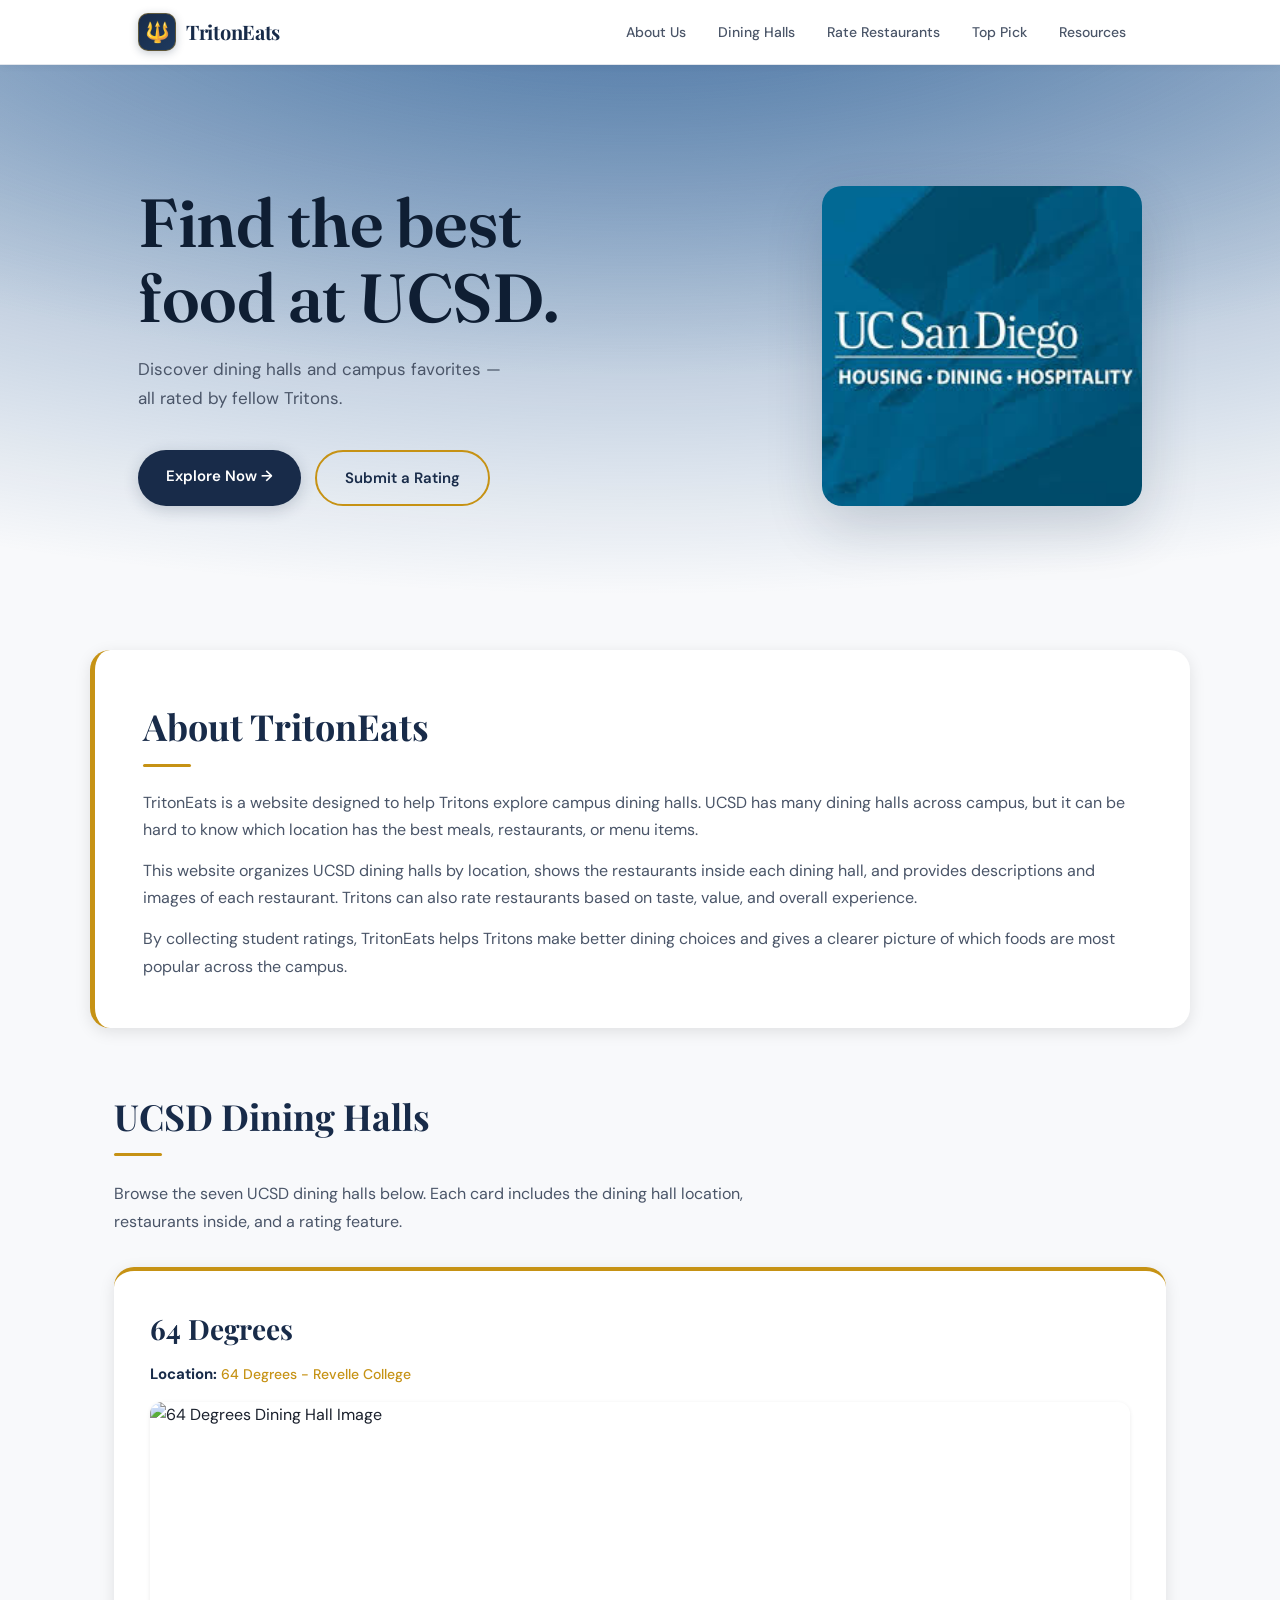
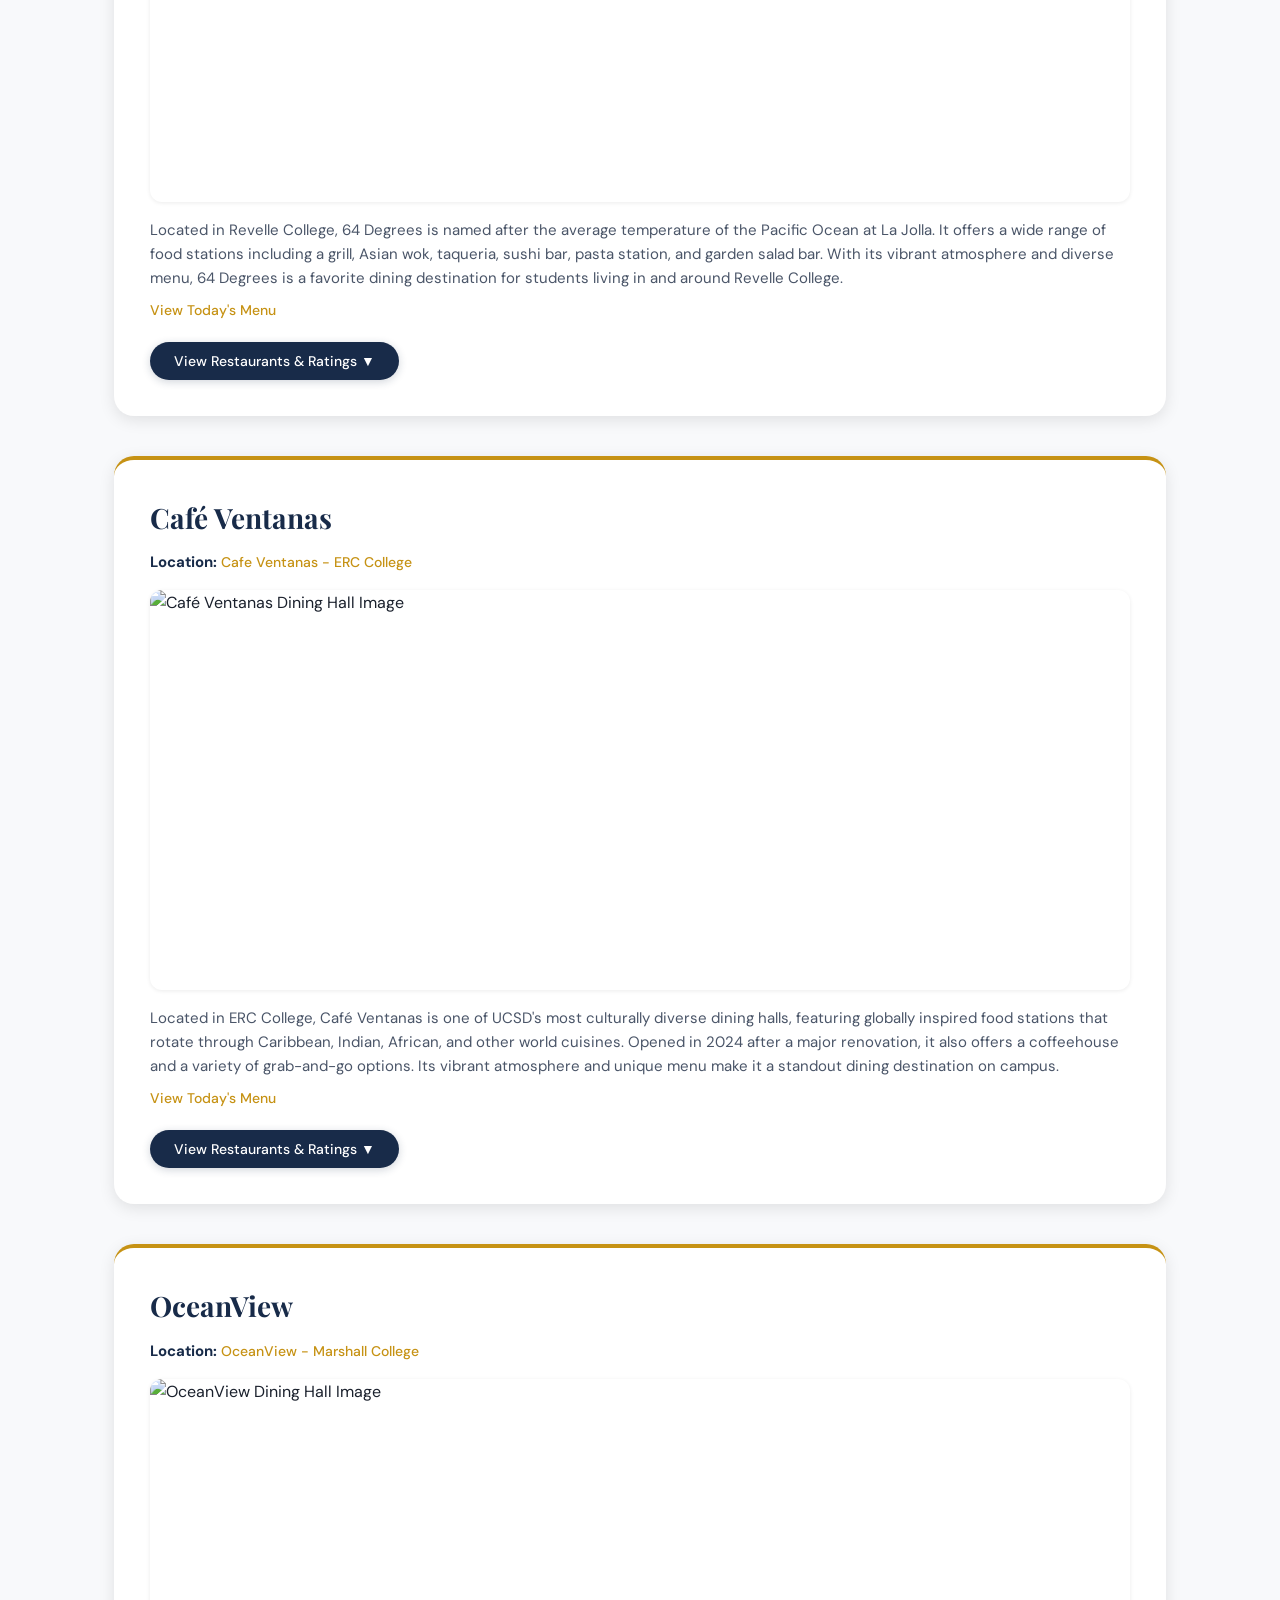
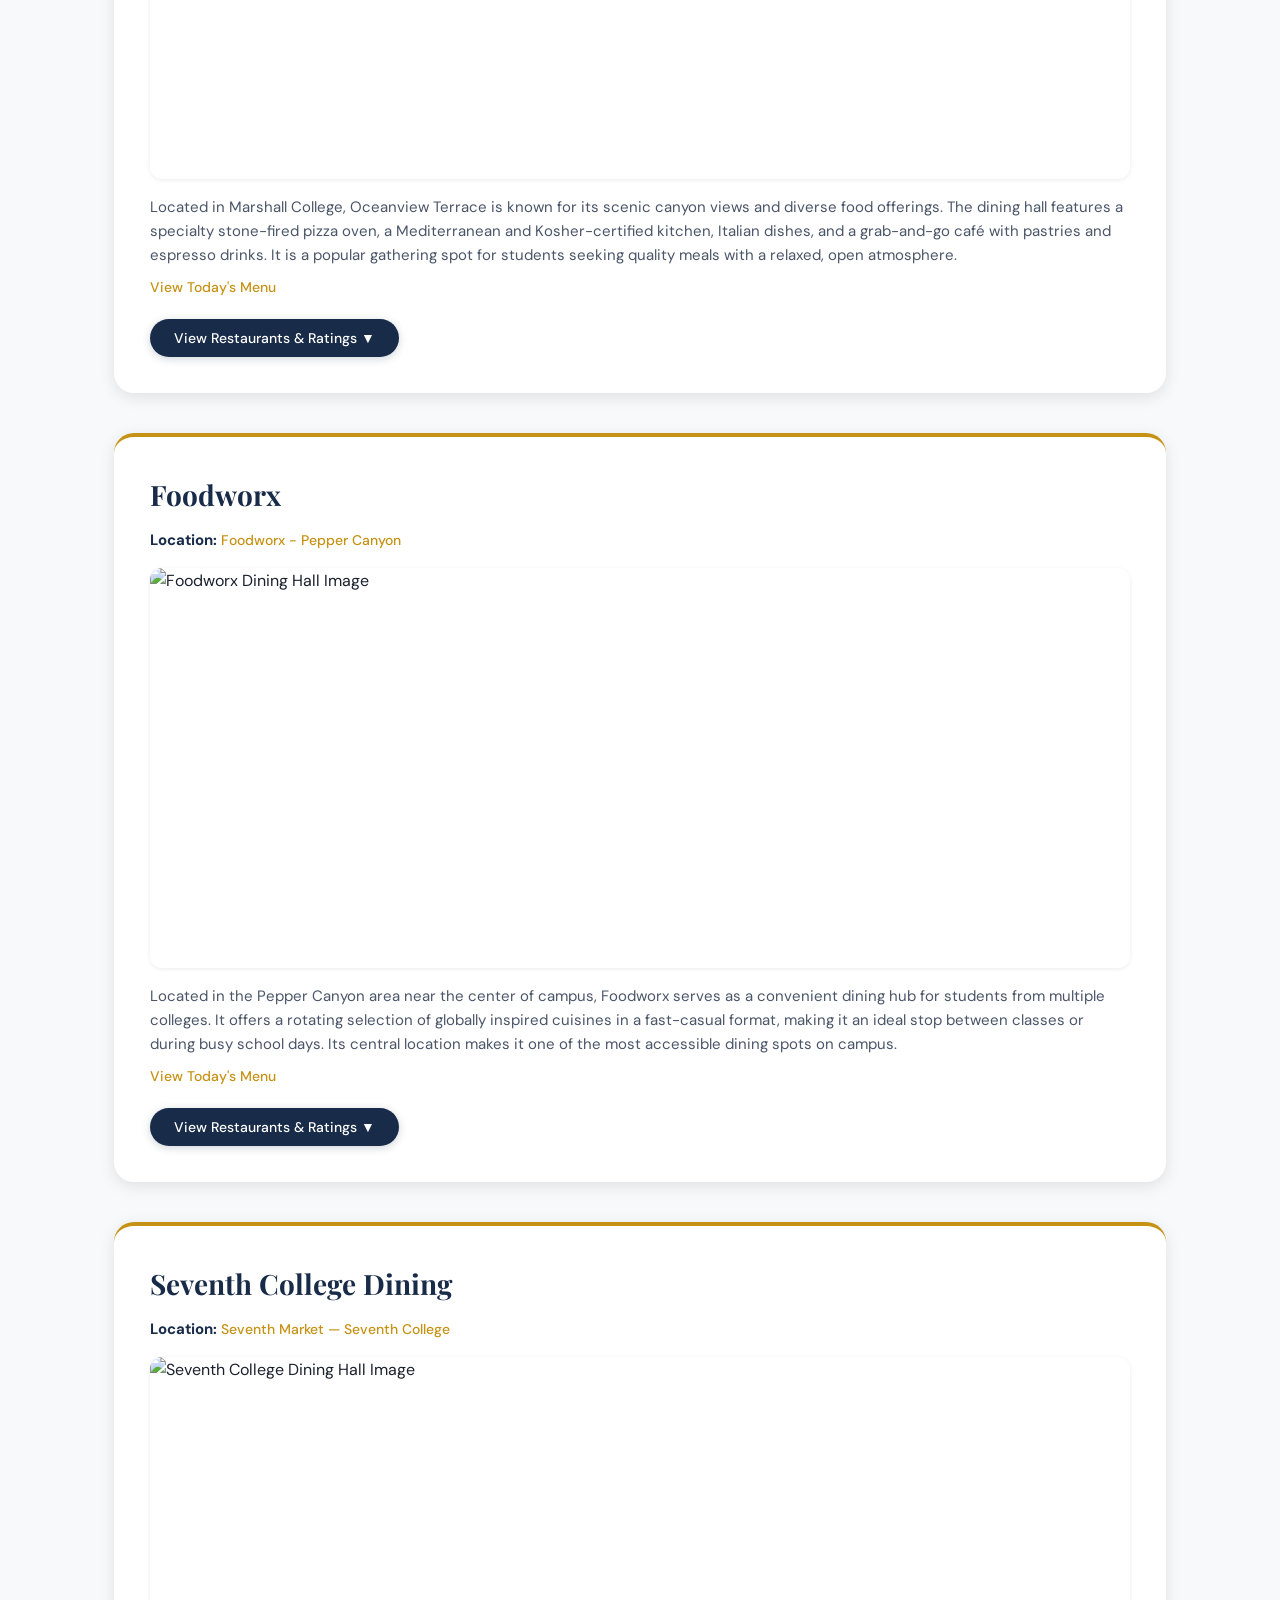
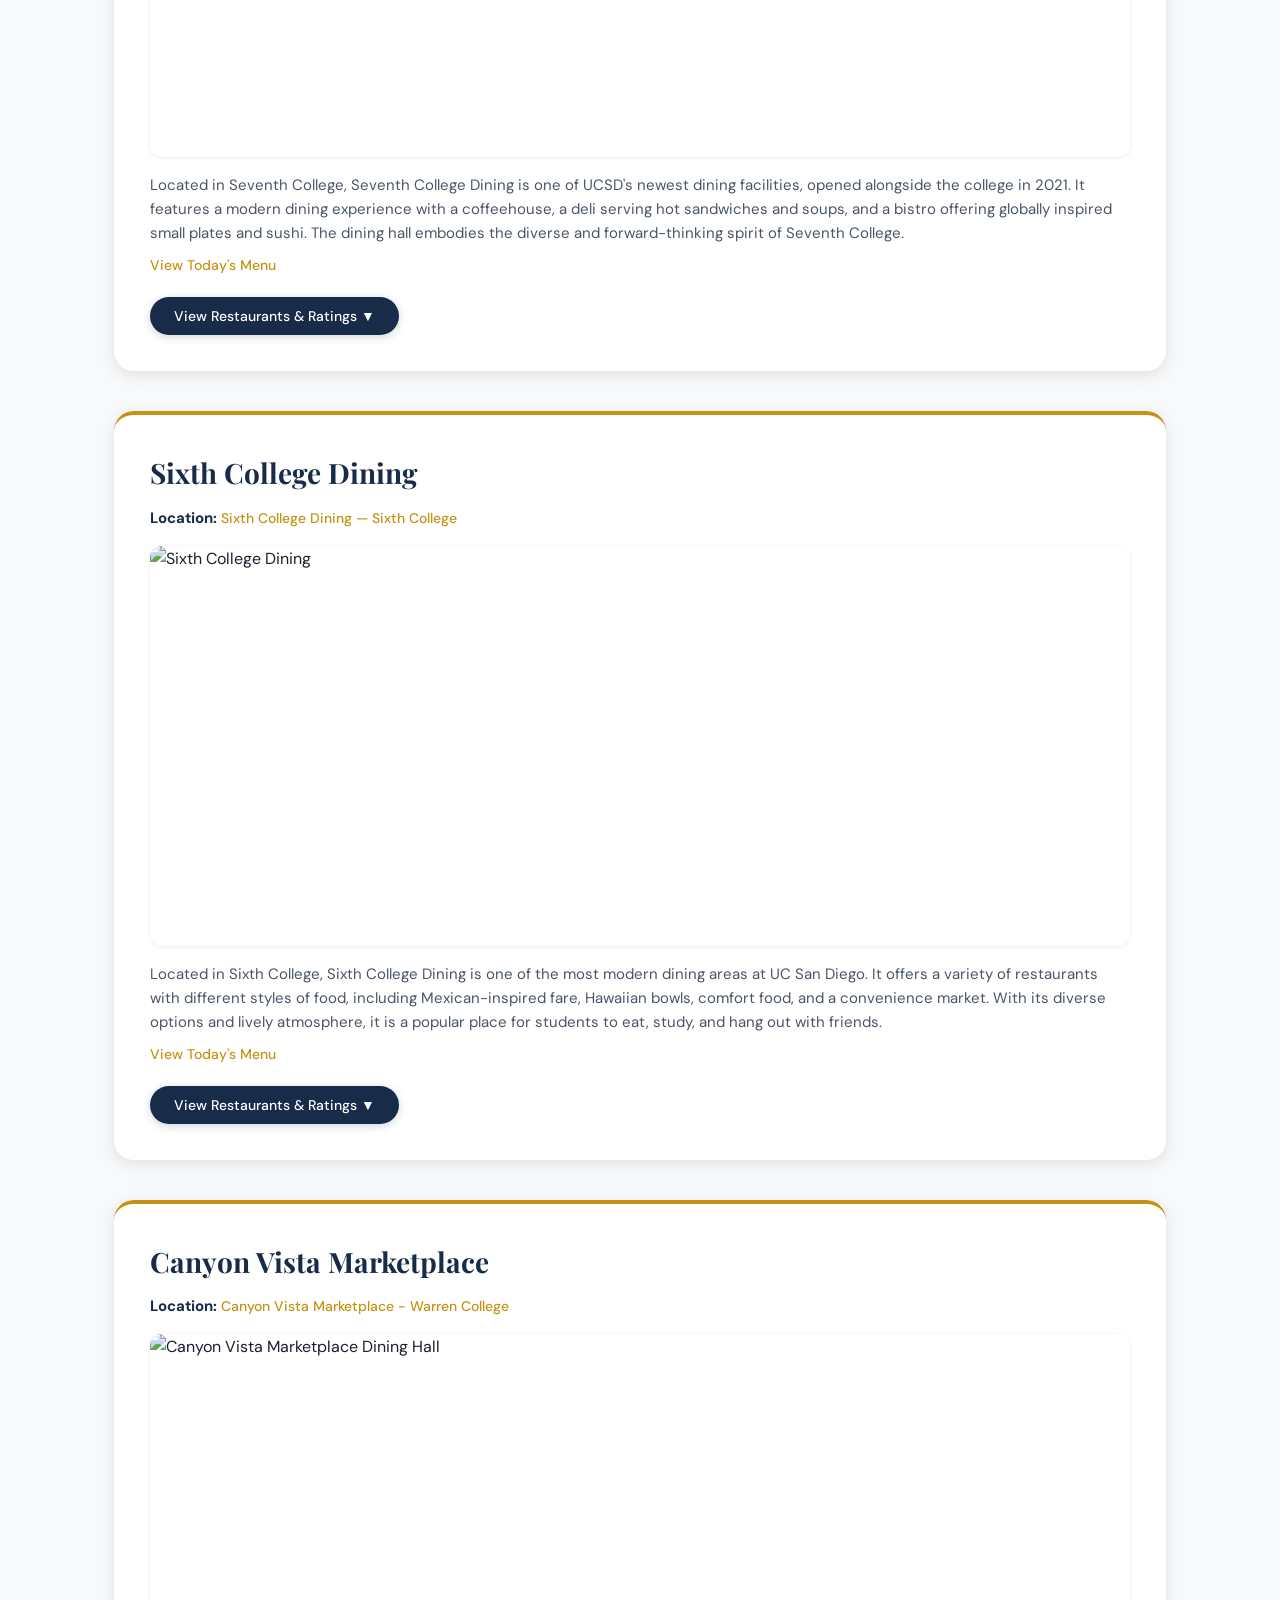
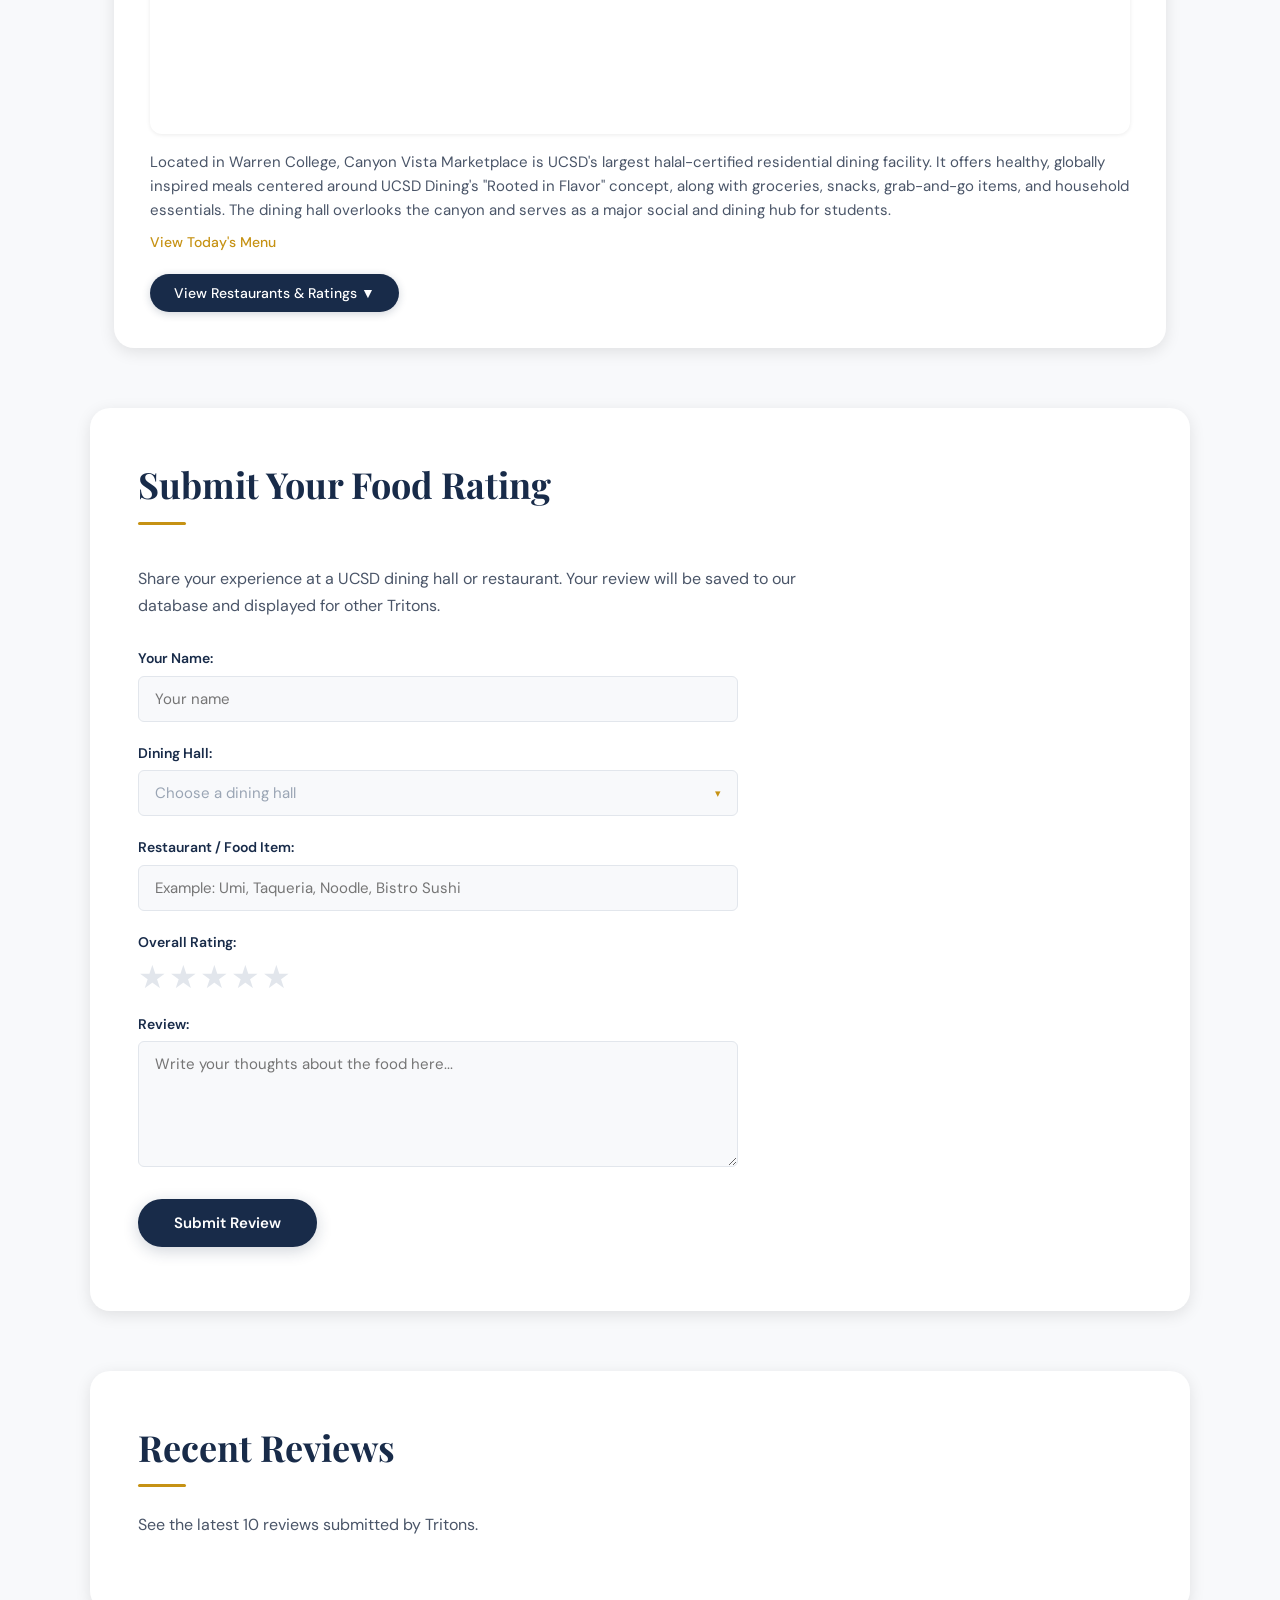
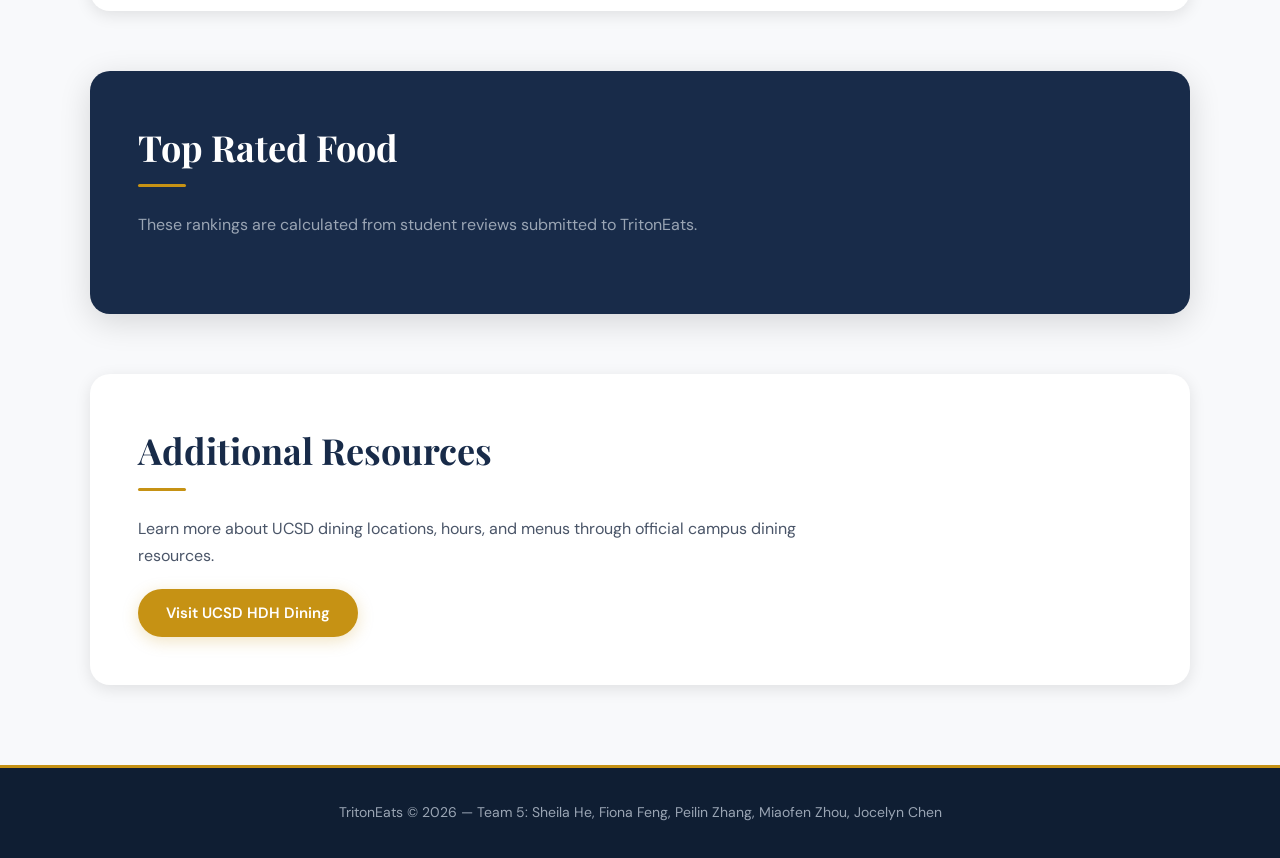
==== commit 5f7dc656: "new version with backend data storage" ====
--- a/index.html
+++ b/index.html
@@ -1291,38 +1291,43 @@
     <h2>Submit Your Food Rating</h2>
 
     <p>
-      Use this form to rate a dining hall or restaurant. This version is a
-      front-end demo, so the form will not save data unless you add JavaScript
-      or a backend later.
-    </p>
-
-    <form>
-      <label for="dining-hall-choice">Rate this restaurant:</label>
-      <select id="dining-hall-choice" name="dining-hall-choice">
+      Share your experience at a UCSD dining hall or restaurant. Your review will
+      be saved to our database and displayed for other Tritons.
+    </p>
+
+    <form id="rating-form">
+      <label for="student-name">Your Name:</label>
+      <input
+        type="text"
+        id="student-name"
+        name="student-name"
+        placeholder="Your name"
+        required
+      />
+
+      <label for="dining-hall-choice">Dining Hall:</label>
+      <select id="dining-hall-choice" name="dining-hall-choice" required>
         <option value="">Choose a dining hall</option>
-        <option value="64-degrees">64 Degrees</option>
-        <option value="cafe-ventanas">Café Ventanas</option>
-        <option value="oceanview">OceanView</option>
-        <option value="foodworx">Foodworx</option>
-        <option value="the-bistro">The Bistro</option>
-        <option value="sixth-market">Sixth Market</option>
-        <option value="canyon-vista">Canyon Vista</option>
+        <option value="64 Degrees">64 Degrees</option>
+        <option value="Cafe Ventanas">Café Ventanas</option>
+        <option value="OceanView">OceanView</option>
+        <option value="Foodworx">Foodworx</option>
+        <option value="Seventh College Dining">Seventh College Dining</option>
+        <option value="Sixth Market">Sixth Market</option>
+        <option value="Canyon Vista">Canyon Vista</option>
       </select>
 
-      <br /><br />
-
-      <label for="restaurant-name">Rate this restaurant:</label>
+      <label for="restaurant-name">Restaurant / Food Item:</label>
       <input
         type="text"
         id="restaurant-name"
         name="restaurant-name"
-        placeholder="Example: Grill, Noodles, Cafe, Market"
+        placeholder="Example: Umi, Taqueria, Noodle, Bistro Sushi"
+        required
       />
 
-      <br /><br />
-
       <label for="overall-rating">Overall Rating:</label>
-      <select id="overall-rating" name="overall-rating">
+      <select id="overall-rating" name="overall-rating" required>
         <option value="">Choose a rating</option>
         <option value="5">5 - Excellent</option>
         <option value="4">4 - Good</option>
@@ -1331,40 +1336,38 @@
         <option value="1">1 - Poor</option>
       </select>
 
-      <br /><br />
-
-      <label for="review-text">Rate this restaurant:</label>
-      <br />
+      <label for="review-text">Review:</label>
       <textarea
         id="review-text"
         name="review-text"
         rows="5"
-        cols="40"
         placeholder="Write your thoughts about the food here..."
+        required
       ></textarea>
 
-      <br /><br />
-
       <button type="submit">Submit Review</button>
+      <p id="form-message"></p>
     </form>
   </section>
 
+  <!-- ================= RECENT REVIEWS SECTION ================= -->
+  <section id="recent-reviews">
+    <h2>Recent Reviews</h2>
+    <p>See the latest 10 reviews submitted by Tritons.</p>
+
+    <div id="recent-reviews-list"></div>
+  </section>
 
   <!-- ================= POPULAR DISHES / DATA SECTION ================= -->
   <section id="popular-dishes">
-    <h2>Popular Triton Picks</h2>
-
-    <p>
-      Here are the current top picks from our team based on taste, value, and convenience.
-    </p>
-
-    <ul id="top-picks-list">
-      <li>&#127869; Best Overall Dish: Sushi Roll @ Umi (64 Degrees)</li>
-      <li>&#11088; Highest Rated Restaurant: Taqueria (64 Degrees)</li>
-      <li>&#128205; Most Convenient Dining Hall: Canyon Vista Marketplace</li>
-    </ul>
+    <h2>Top Rated Food</h2>
+
+    <p>
+      These rankings are calculated from student reviews submitted to TritonEats.
+    </p>
+
+    <div id="top-picks-list"></div>
   </section>
-
 
   <!-- ================= ADDITIONAL RESOURCES ================= -->
   <section id="resources">
@@ -1384,7 +1387,7 @@
   <!-- ================= FOOTER ================= -->
   <footer>
     <p>
-      TritonEats &copy; 2026 &mdash; Team 5: Peilin Zhang, Miaofen Zhou, Sheila He, Fiona Feng, Jocelyn Chen
+      TritonEats &copy; 2026 &mdash; Team 5: Sheila He, Fiona Feng, Peilin Zhang, Miaofen Zhou, Jocelyn Chen
     </p>
   </footer>
 
@@ -1409,6 +1412,7 @@
   }
 }
 </script>
+  <script src="https://cdn.jsdelivr.net/npm/@supabase/supabase-js@2"></script>
   <script src="script.js" defer></script>
 </body>
 
--- a/styles.css
+++ b/styles.css
@@ -776,3 +776,95 @@
   from { opacity: 0; transform: translateY(-10px); }
   to   { opacity: 1; transform: translateY(0); }
 }
+
+/* ── RECENT REVIEWS ────────────────────────────────────────── */
+#recent-reviews {
+  background: var(--white);
+  border-radius: var(--radius-lg);
+  padding: 48px;
+  box-shadow: var(--shadow-md);
+}
+
+#recent-reviews > p {
+  margin-bottom: 24px;
+}
+
+#recent-reviews-list {
+  display: grid;
+  grid-template-columns: repeat(auto-fit, minmax(260px, 1fr));
+  gap: 16px;
+}
+
+.review-card {
+  background: var(--gray-50);
+  border: 1px solid var(--gray-200);
+  border-left: 4px solid var(--gold);
+  border-radius: var(--radius-md);
+  padding: 20px;
+  box-shadow: var(--shadow-sm);
+}
+
+.review-card h3 {
+  color: var(--navy);
+  font-size: 18px;
+  margin-bottom: 8px;
+}
+
+.review-card p {
+  color: var(--gray-600);
+  font-size: 14px;
+  margin-bottom: 8px;
+}
+
+.review-stars {
+  color: var(--gold);
+  font-weight: 700;
+}
+
+/* ── TOP RATED FOOD CARDS ─────────────────────────────────── */
+#top-picks-list {
+  display: grid;
+  grid-template-columns: repeat(auto-fit, minmax(240px, 1fr));
+  gap: 16px;
+  margin-top: 24px;
+}
+
+.top-food-card {
+  background: rgba(255,255,255,0.07);
+  border: 1px solid rgba(198,146,20,0.3);
+  border-radius: var(--radius-md);
+  padding: 20px 24px;
+  color: var(--white);
+  transition: all var(--transition);
+}
+
+.top-food-card:hover {
+  background: rgba(198,146,20,0.15);
+  border-color: var(--gold);
+  transform: translateY(-2px);
+}
+
+.top-food-card h3 {
+  color: var(--white);
+  font-size: 18px;
+  margin-bottom: 8px;
+}
+
+.top-food-card p {
+  color: var(--gray-400);
+  font-size: 14px;
+  margin-bottom: 6px;
+}
+
+#form-message {
+  margin-top: 16px;
+  font-weight: 600;
+}
+
+#form-message.success {
+  color: green;
+}
+
+#form-message.error {
+  color: #e53e3e;
+}
